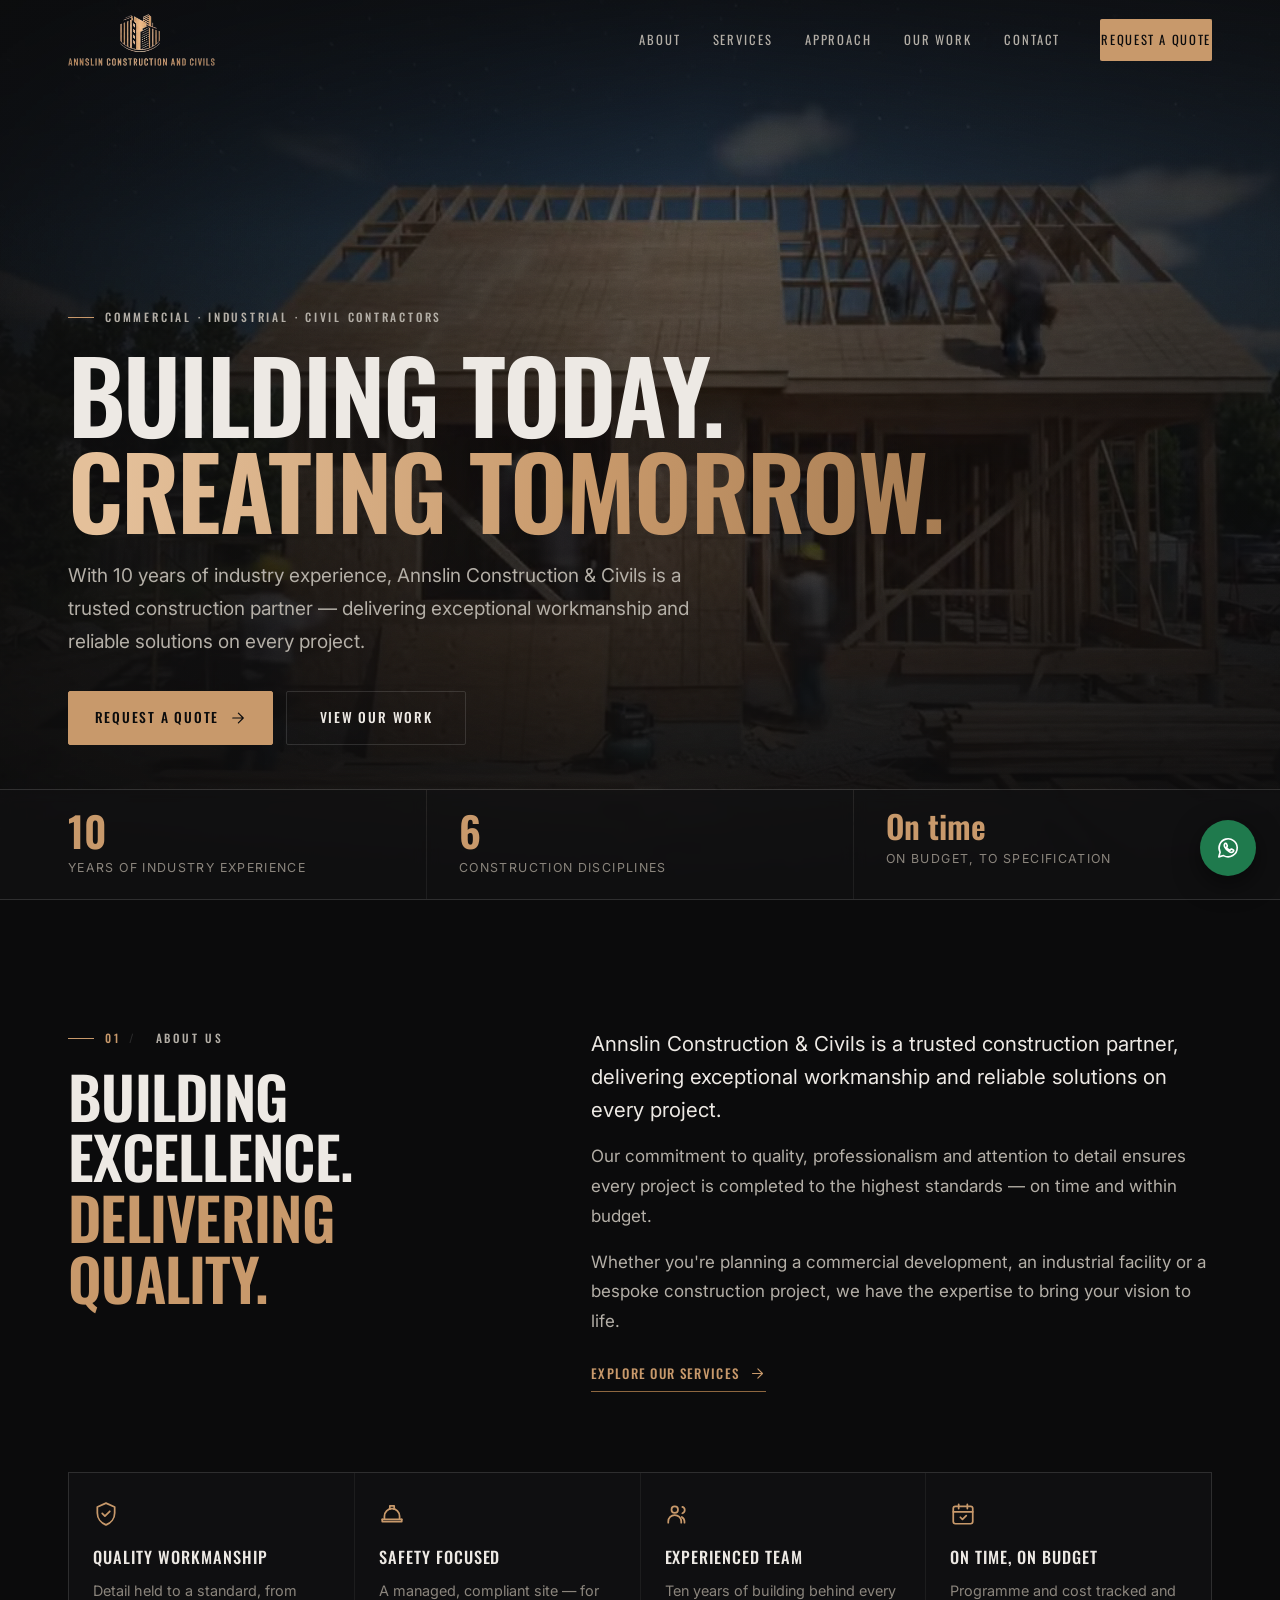
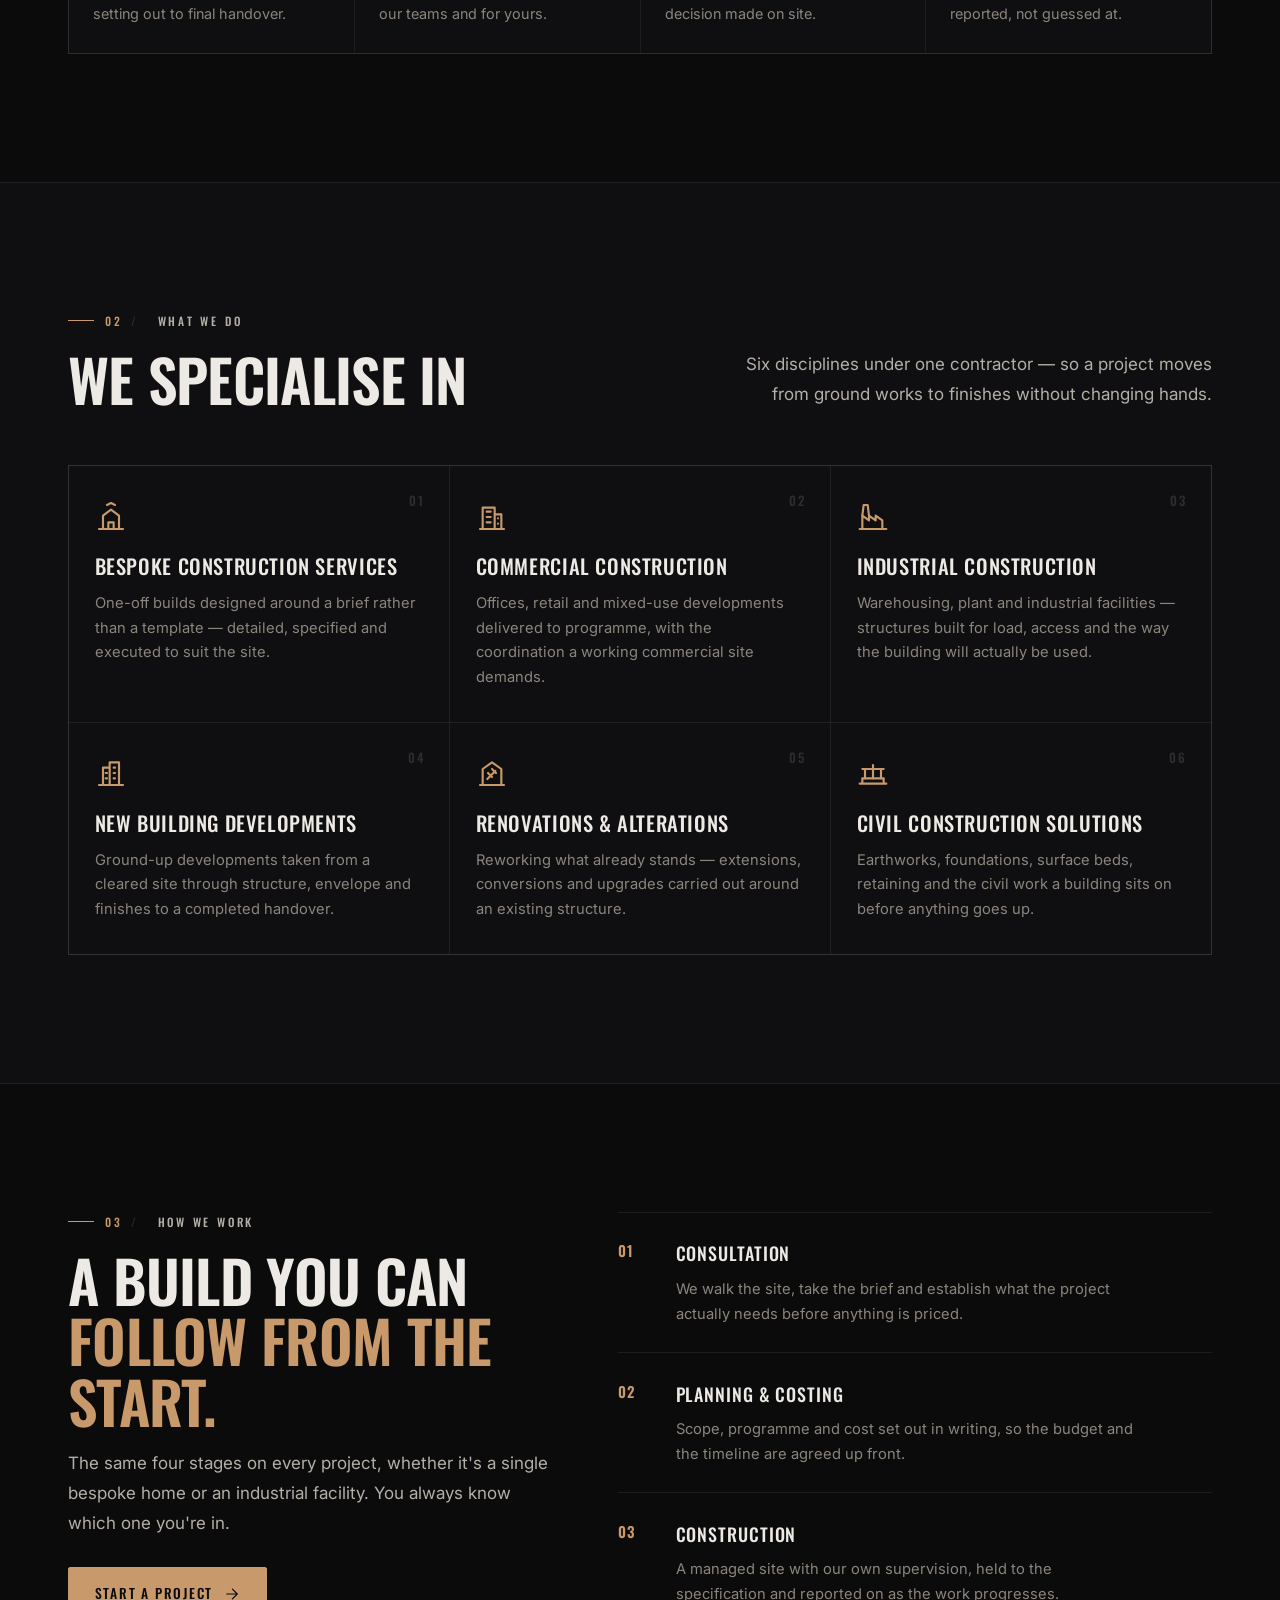
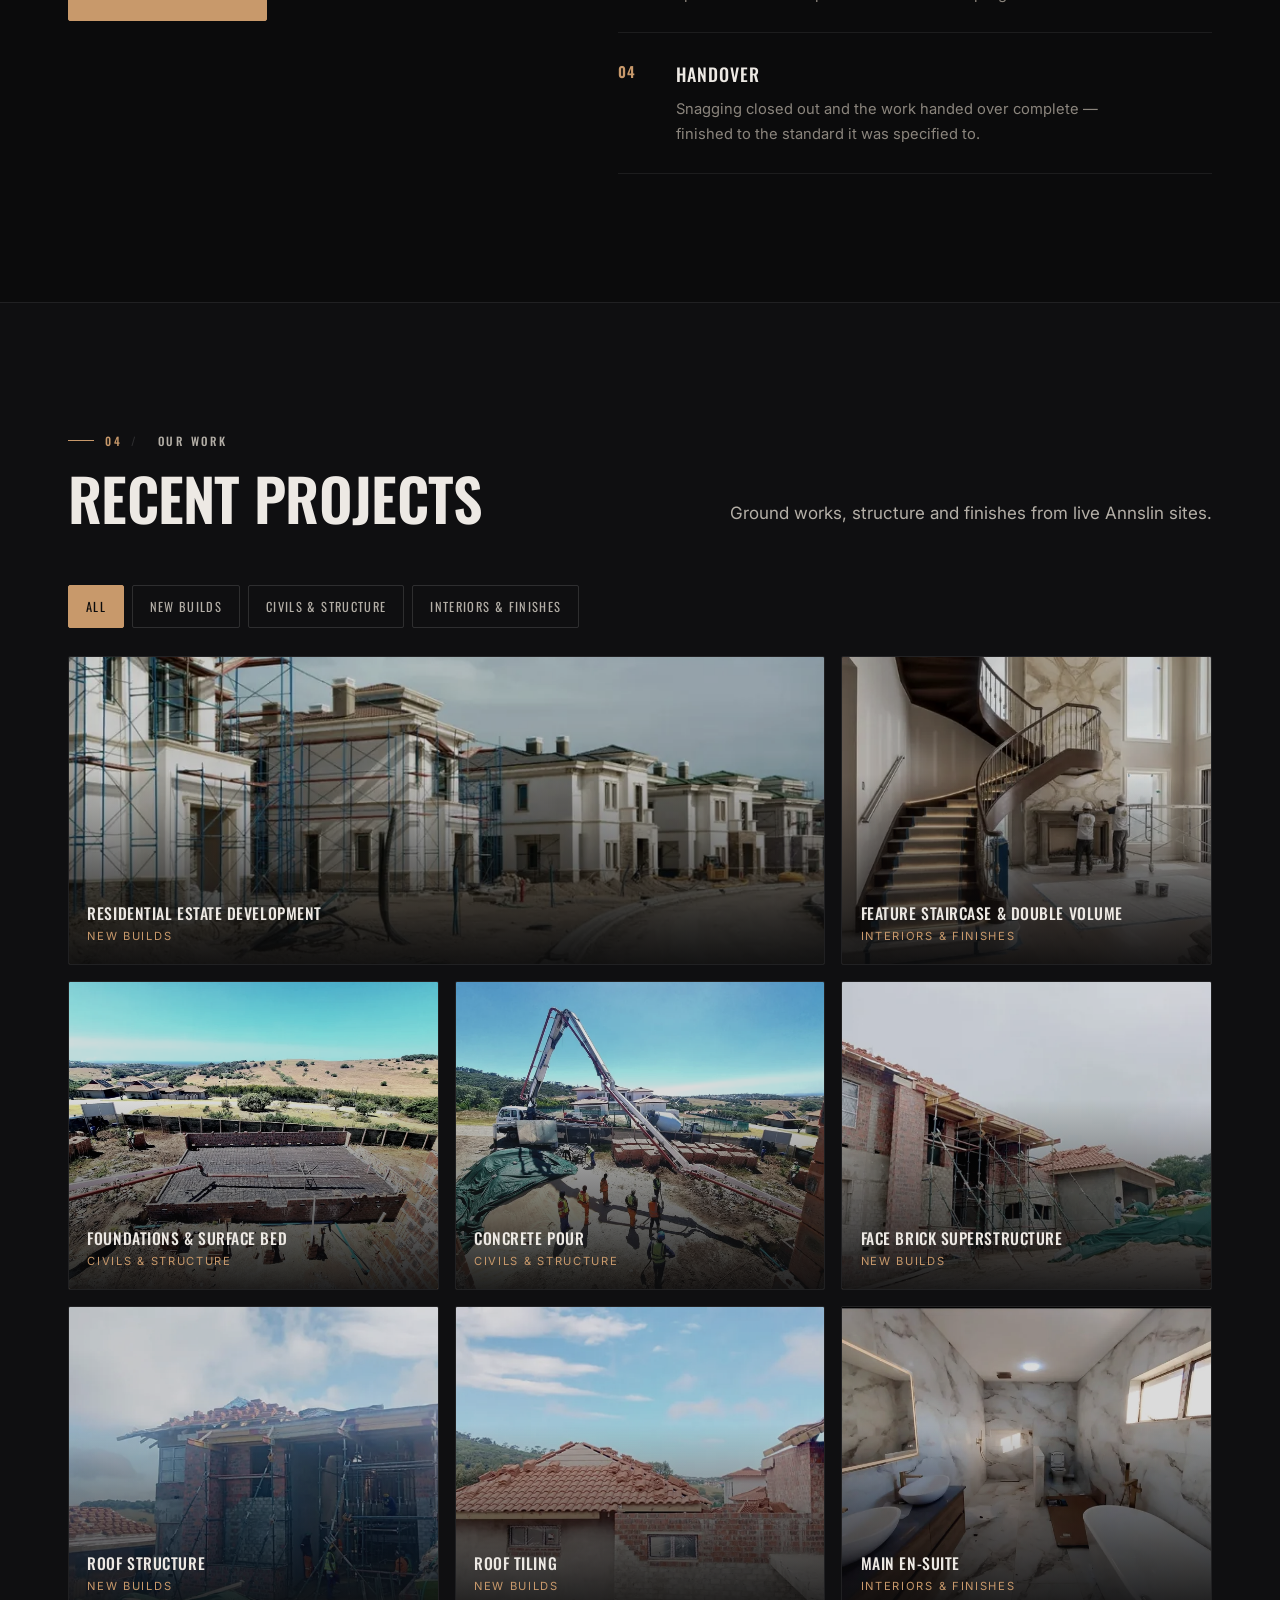
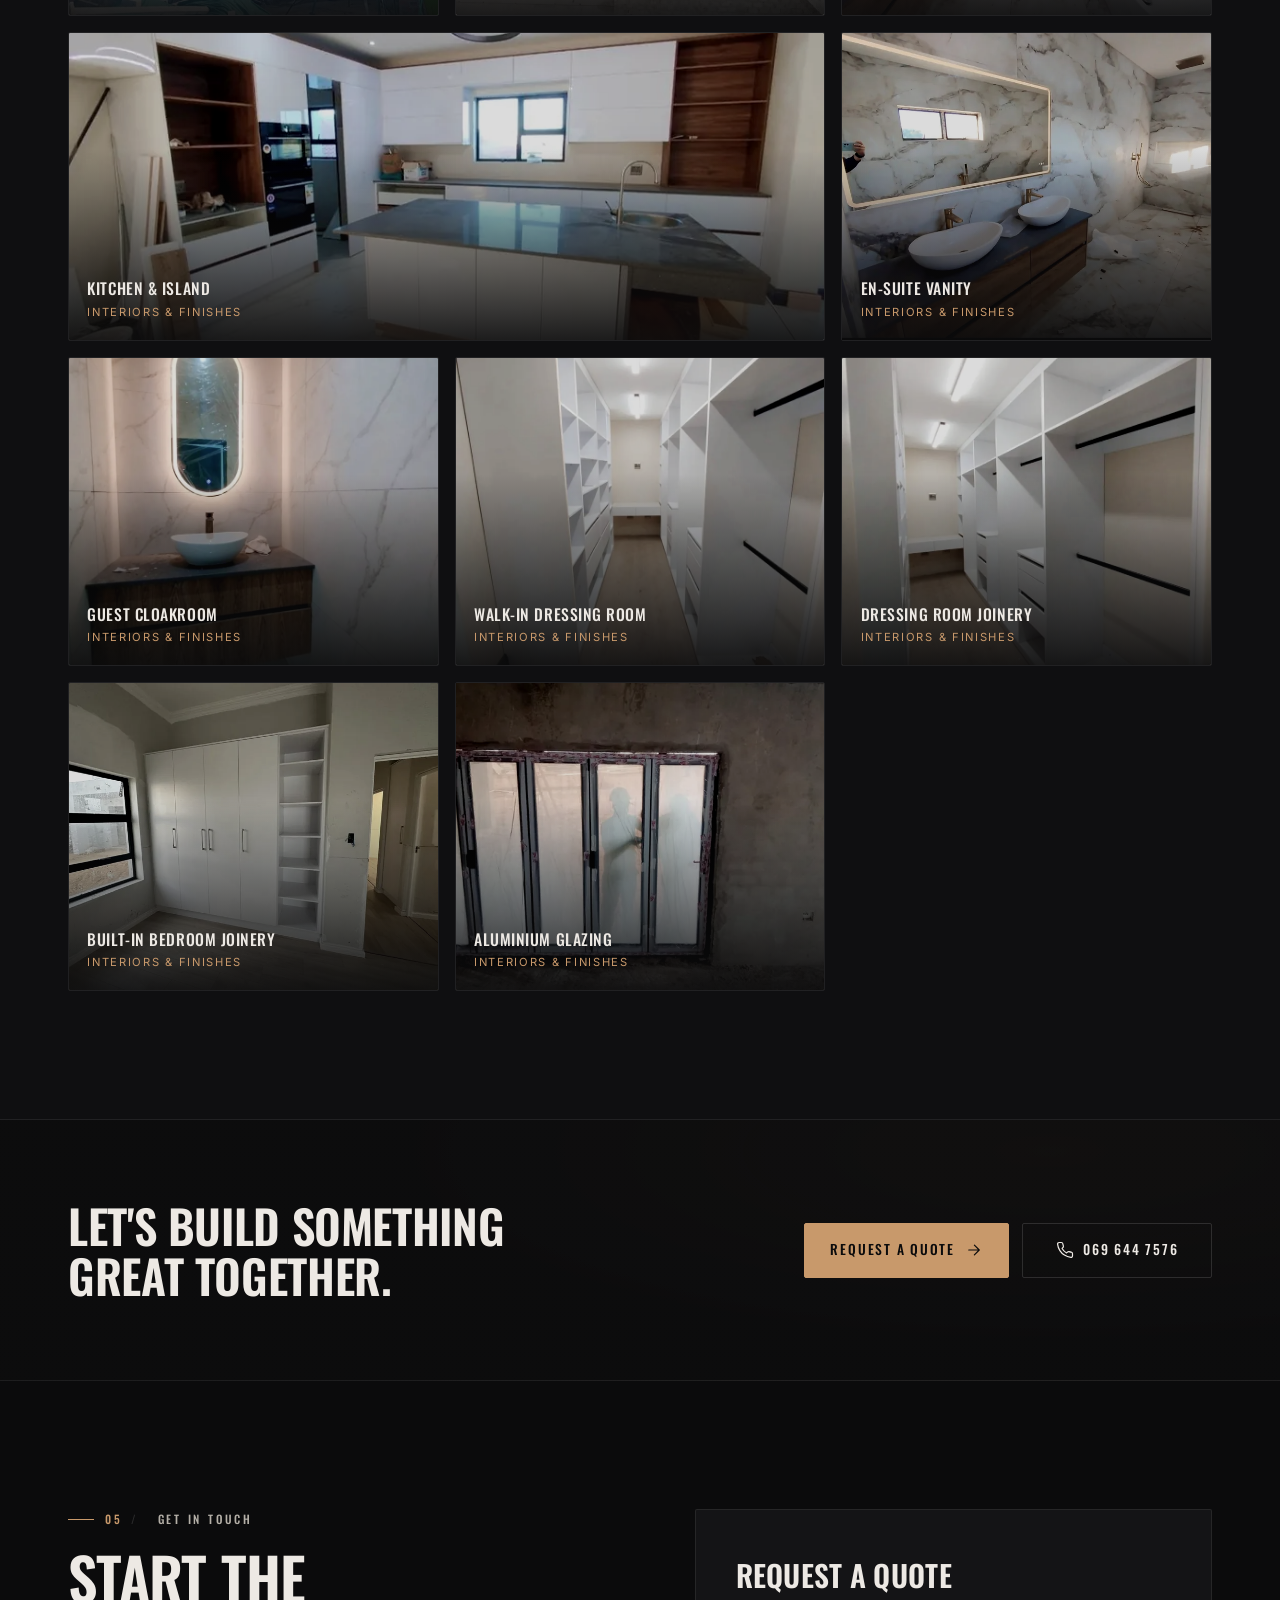
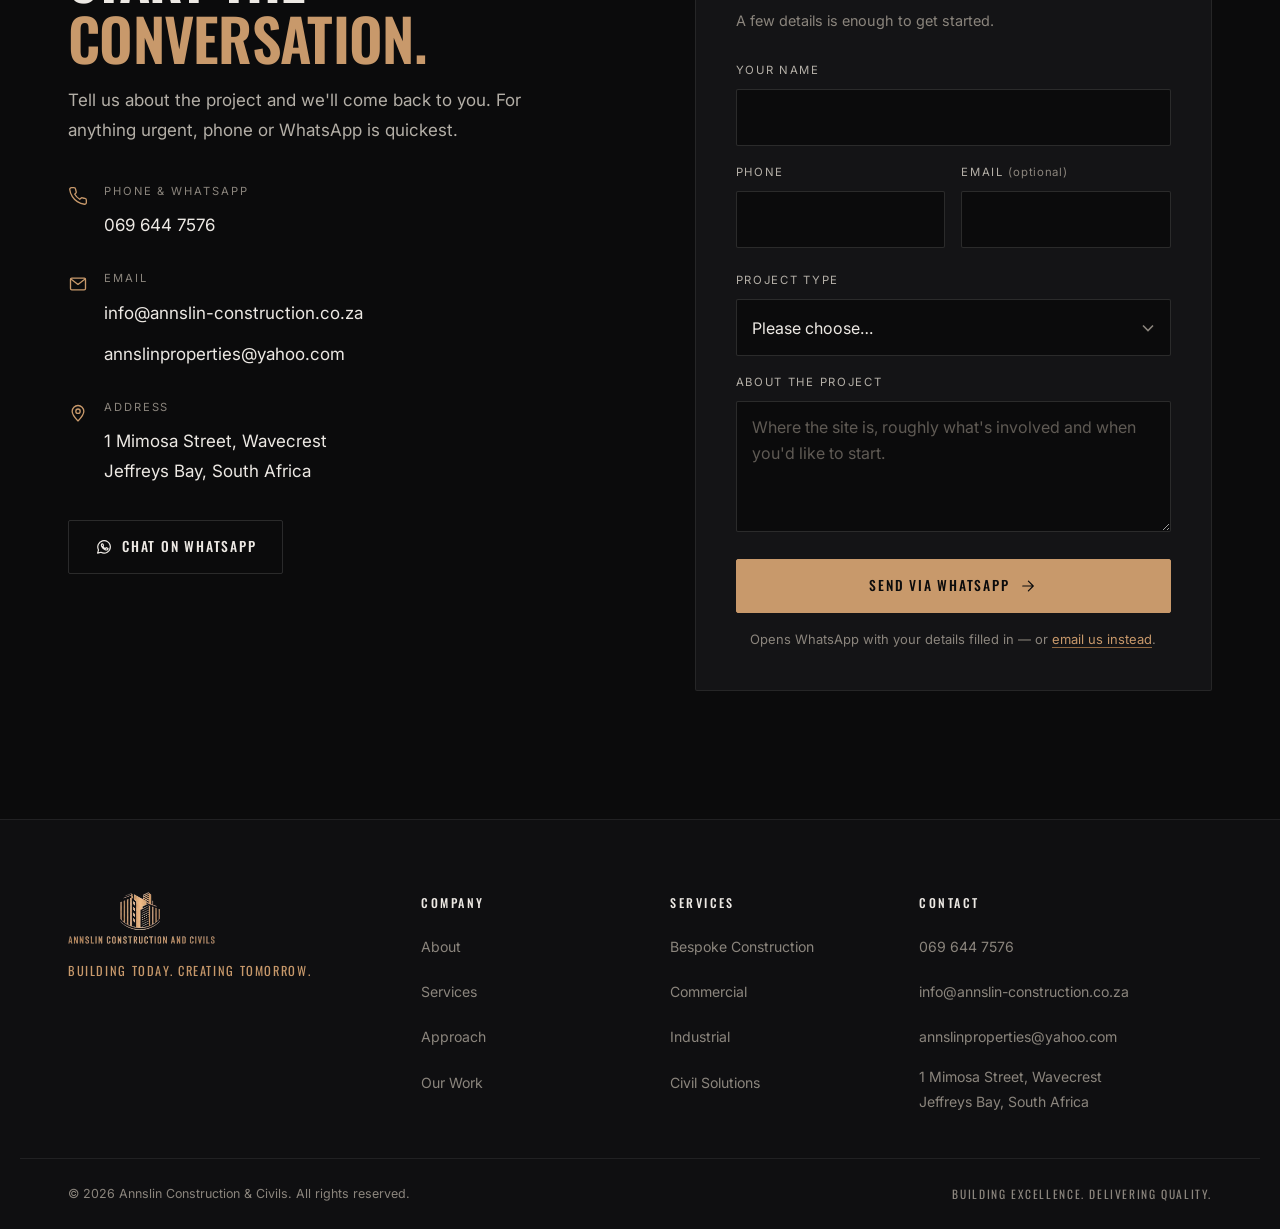
==== index.html @ a132a839 "Build Annslin Construction & Civils website Dark, mobile-first static site built from the supplied f" ====
<!DOCTYPE html>
<html lang="en-ZA">
<head>
<meta charset="utf-8">
<meta name="viewport" content="width=device-width, initial-scale=1, viewport-fit=cover">

<title>Annslin Construction &amp; Civils | Commercial, Industrial &amp; Civil Contractors</title>
<meta name="description" content="Annslin Construction &amp; Civils is a South African building contractor with 10 years of industry experience — bespoke, commercial and industrial construction, new developments, renovations and civil works. Based in Jeffreys Bay. Call 069 644 7576.">
<link rel="canonical" href="https://obsidianstudiodesigns.github.io/annslin-construction-civils/">
<meta name="robots" content="index, follow, max-image-preview:large, max-snippet:-1">
<meta name="theme-color" content="#0B0B0C">
<meta name="author" content="Annslin Construction &amp; Civils">

<!-- favicons: square, dark, logo mark — this is what Google shows in results -->
<link rel="icon" href="favicon.ico" sizes="any">
<link rel="icon" type="image/png" sizes="48x48" href="assets/img/icon-48.png">
<link rel="icon" type="image/png" sizes="96x96" href="assets/img/icon-96.png">
<link rel="icon" type="image/png" sizes="192x192" href="assets/img/icon-192.png">
<link rel="apple-touch-icon" sizes="180x180" href="assets/img/icon-180.png">
<link rel="manifest" href="site.webmanifest">

<meta property="og:type" content="website">
<meta property="og:site_name" content="Annslin Construction &amp; Civils">
<meta property="og:locale" content="en_ZA">
<meta property="og:title" content="Annslin Construction &amp; Civils — Building Today. Creating Tomorrow.">
<meta property="og:description" content="10 years of industry experience in bespoke, commercial, industrial and civil construction. Quality, professionalism and attention to detail on every project.">
<meta property="og:url" content="https://obsidianstudiodesigns.github.io/annslin-construction-civils/">
<meta property="og:image" content="https://obsidianstudiodesigns.github.io/annslin-construction-civils/assets/img/og-image.jpg">
<meta property="og:image:width" content="1200">
<meta property="og:image:height" content="630">
<meta property="og:image:alt" content="Annslin Construction &amp; Civils">
<meta name="twitter:card" content="summary_large_image">
<meta name="twitter:title" content="Annslin Construction &amp; Civils — Building Today. Creating Tomorrow.">
<meta name="twitter:description" content="Bespoke, commercial, industrial and civil construction. 10 years of industry experience.">
<meta name="twitter:image" content="https://obsidianstudiodesigns.github.io/annslin-construction-civils/assets/img/og-image.jpg">

<link rel="preconnect" href="https://fonts.googleapis.com">
<link rel="preconnect" href="https://fonts.gstatic.com" crossorigin>
<link href="https://fonts.googleapis.com/css2?family=Inter:wght@400;500;600&family=Oswald:wght@300;400;500;600;700&display=swap" rel="stylesheet">
<link rel="stylesheet" href="css/style.css">

<script type="application/ld+json">
{
  "@context": "https://schema.org",
  "@graph": [
    {
      "@type": "Organization",
      "@id": "https://obsidianstudiodesigns.github.io/annslin-construction-civils/#organization",
      "name": "Annslin Construction & Civils",
      "alternateName": "Annslin Construction and Civils",
      "url": "https://obsidianstudiodesigns.github.io/annslin-construction-civils/",
      "logo": {
        "@type": "ImageObject",
        "url": "https://obsidianstudiodesigns.github.io/annslin-construction-civils/assets/img/icon-512.png",
        "width": 512,
        "height": 512
      },
      "image": "https://obsidianstudiodesigns.github.io/annslin-construction-civils/assets/img/og-image.jpg",
      "slogan": "Building Today. Creating Tomorrow.",
      "email": "info@annslin-construction.co.za",
      "telephone": "+27696447576"
    },
    {
      "@type": "GeneralContractor",
      "@id": "https://obsidianstudiodesigns.github.io/annslin-construction-civils/#business",
      "name": "Annslin Construction & Civils",
      "description": "With 10 years of industry experience, Annslin Construction & Civils is a trusted construction partner delivering bespoke, commercial, industrial and civil construction solutions, new building developments, renovations and alterations.",
      "url": "https://obsidianstudiodesigns.github.io/annslin-construction-civils/",
      "image": "https://obsidianstudiodesigns.github.io/annslin-construction-civils/assets/img/og-image.jpg",
      "logo": "https://obsidianstudiodesigns.github.io/annslin-construction-civils/assets/img/icon-512.png",
      "telephone": "+27696447576",
      "email": "info@annslin-construction.co.za",
      "parentOrganization": { "@id": "https://obsidianstudiodesigns.github.io/annslin-construction-civils/#organization" },
      "address": {
        "@type": "PostalAddress",
        "streetAddress": "1 Mimosa Street, Wavecrest",
        "addressLocality": "Jeffreys Bay",
        "addressRegion": "Eastern Cape",
        "addressCountry": "ZA"
      },
      "areaServed": { "@type": "Country", "name": "South Africa" },
      "knowsAbout": [
        "Bespoke Construction Services","Commercial Construction","Industrial Construction",
        "New Building Developments","Renovations and Alterations","Civil Construction Solutions"
      ],
      "hasOfferCatalog": {
        "@type": "OfferCatalog",
        "name": "Construction services",
        "itemListElement": [
          { "@type": "Offer", "itemOffered": { "@type": "Service", "name": "Bespoke Construction Services" } },
          { "@type": "Offer", "itemOffered": { "@type": "Service", "name": "Commercial Construction" } },
          { "@type": "Offer", "itemOffered": { "@type": "Service", "name": "Industrial Construction" } },
          { "@type": "Offer", "itemOffered": { "@type": "Service", "name": "New Building Developments" } },
          { "@type": "Offer", "itemOffered": { "@type": "Service", "name": "Renovations & Alterations" } },
          { "@type": "Offer", "itemOffered": { "@type": "Service", "name": "Civil Construction Solutions" } }
        ]
      }
    },
    {
      "@type": "WebSite",
      "@id": "https://obsidianstudiodesigns.github.io/annslin-construction-civils/#website",
      "url": "https://obsidianstudiodesigns.github.io/annslin-construction-civils/",
      "name": "Annslin Construction & Civils",
      "publisher": { "@id": "https://obsidianstudiodesigns.github.io/annslin-construction-civils/#organization" },
      "inLanguage": "en-ZA"
    }
  ]
}
</script>
</head>
<body>

<!-- ══════════ icon sprite ══════════ -->
<svg class="sprite" aria-hidden="true" focusable="false" xmlns="http://www.w3.org/2000/svg"><defs>
  <g id="i-bespoke"><path d="M3 21h18M6 21V11l6-4.5 6 4.5v10"/><path d="M10 21v-5h4v5"/><path d="m9 3 3-1.5L15 3"/></g>
  <g id="i-commercial"><path d="M3 21h18M5 21V5h9v16M14 21V10h5v11"/><path d="M8 8h3M8 12h3M8 16h3M16.5 13v0M16.5 17v0"/></g>
  <g id="i-industrial"><path d="M2 21h20M4 21V11l5 3.5V11l5 3.5V11l5 3.5V21"/><path d="M4 11 5 3h3l1 8"/></g>
  <g id="i-develop"><path d="M3 21h18M6 21V8h5v13M11 21V4h7v17"/><path d="M14 8h1M14 12h1M14 16h1M8 12h1M8 16h1"/></g>
  <g id="i-reno"><path d="M3 21h18M5 21V9l7-5 7 5v12"/><path d="m14.5 10.5-6 6M12 9l3 3M9 12l3 3"/></g>
  <g id="i-civils"><path d="M2 20h20M4 20v-4M20 20v-4M4 16h16"/><path d="M6 16V9M12 16V6M18 16V9M4 9h16"/></g>
  <g id="i-quality"><path d="M12 2 4 5.5V11c0 5 3.4 9.3 8 11 4.6-1.7 8-6 8-11V5.5Z"/><path d="m8.5 11.5 2.5 2.5 4.5-4.5"/></g>
  <g id="i-safety"><path d="M3 17h18M5 17v-3a7 7 0 0 1 14 0v3"/><path d="M10 7.5V4.5h4v3M3 17v2h18v-2"/></g>
  <g id="i-team"><circle cx="9" cy="8" r="3"/><path d="M3 20v-1a6 6 0 0 1 12 0v1"/><path d="M16 5.5a3 3 0 0 1 0 5.8M18 20v-1a5 5 0 0 0-2.5-4.3"/></g>
  <g id="i-time"><rect x="3" y="5" width="18" height="16" rx="2"/><path d="M3 10h18M8 3v4M16 3v4"/><path d="m9.5 15 2 2 3.5-3.5"/></g>
  <g id="i-phone"><path d="M22 16.9v3a2 2 0 0 1-2.2 2 19.8 19.8 0 0 1-8.6-3.1 19.5 19.5 0 0 1-6-6A19.8 19.8 0 0 1 2.1 4.2 2 2 0 0 1 4.1 2h3a2 2 0 0 1 2 1.7c.1 1 .4 1.9.7 2.8a2 2 0 0 1-.5 2.1L8.1 9.9a16 16 0 0 0 6 6l1.3-1.2a2 2 0 0 1 2.1-.5c.9.3 1.8.6 2.8.7a2 2 0 0 1 1.7 2Z"/></g>
  <g id="i-mail"><rect x="3" y="5" width="18" height="14" rx="1.5"/><path d="m3.5 6 8.5 6.5L20.5 6"/></g>
  <g id="i-pin"><path d="M12 21.5S5 14.7 5 10a7 7 0 1 1 14 0c0 4.7-7 11.5-7 11.5Z"/><circle cx="12" cy="9.8" r="2.6"/></g>
  <g id="i-wa"><path d="M20.5 11.6A8.4 8.4 0 0 1 7.9 19l-4.4 1.2 1.2-4.3A8.4 8.4 0 1 1 20.5 11.6Z"/><path d="M8.9 8.2c.2-.5.4-.5.6-.5h.5c.2 0 .4 0 .6.5l.7 1.7c.1.2 0 .4-.1.6l-.4.5c-.1.2-.2.3 0 .6a6 6 0 0 0 2.7 2.3c.3.1.4 0 .6-.1l.6-.7c.2-.2.3-.2.6-.1l1.6.8c.2.1.4.2.4.4a1.9 1.9 0 0 1-1.3 1.7 4 4 0 0 1-3-.6 10 10 0 0 1-4-4.1 3.7 3.7 0 0 1-.4-2.5Z"/></g>
  <g id="i-arrow"><path d="M5 12h13M12.5 5.5 19 12l-6.5 6.5"/></g>
  <g id="i-close"><path d="M6 6l12 12M18 6 6 18"/></g>
  <g id="i-chev"><path d="m9 5 7 7-7 7"/></g>
</defs></svg>

<a class="skip" href="#main">Skip to content</a>

<!-- ══════════ header ══════════ -->
<header class="hdr" id="hdr">
  <div class="hdr__in">
    <a class="brand" href="#top" aria-label="Annslin Construction &amp; Civils — home">
      <img src="assets/img/logo.png" alt="Annslin Construction &amp; Civils" width="567" height="201" fetchpriority="high">
    </a>

    <nav class="nav" id="nav" aria-label="Main">
      <a href="#about">About</a>
      <a href="#services">Services</a>
      <a href="#approach">Approach</a>
      <a href="#work">Our Work</a>
      <a href="#contact">Contact</a>
      <a class="btn btn--sm btn--gold nav__cta" href="#quote">Request a quote</a>
    </nav>

    <a class="hdr__call" href="tel:+27696447576" aria-label="Call 069 644 7576">
      <svg viewBox="0 0 24 24" aria-hidden="true"><use href="#i-phone"/></svg>
    </a>

    <button class="burger" id="burger" type="button" aria-label="Open menu"
            aria-expanded="false" aria-controls="nav"><span></span><span></span><span></span></button>
  </div>
</header>
<div class="scrim" id="scrim" hidden></div>

<main id="main">

<!-- ══════════ hero ══════════ -->
<section class="hero" id="top">
  <div class="hero__media">
    <video id="heroVideo" class="hero__video" muted loop playsinline autoplay
           preload="none" tabindex="-1" aria-hidden="true"
           poster="assets/video/hero-poster.jpg"
           data-desktop="assets/video/hero" data-mobile="assets/video/hero-mobile"></video>
    <noscript><img class="hero__video" src="assets/video/hero-poster.jpg" alt=""></noscript>
    <div class="hero__veil" aria-hidden="true"></div>
  </div>

  <div class="hero__in wrap">
    <p class="kicker" data-rise>
      <span class="kicker__rule"></span>Commercial · Industrial · Civil Contractors
    </p>

    <h1 class="hero__title">
      <span class="line" data-rise data-rise-d="80">Building Today.</span>
      <span class="line line--gold" data-rise data-rise-d="170">Creating Tomorrow.</span>
    </h1>

    <p class="hero__lede" data-rise data-rise-d="260">
      With 10 years of industry experience, Annslin Construction &amp; Civils is a trusted
      construction partner — delivering exceptional workmanship and reliable solutions
      on every project.
    </p>

    <div class="hero__acts" data-rise data-rise-d="340">
      <a class="btn btn--gold" href="#quote">Request a quote<svg viewBox="0 0 24 24" aria-hidden="true"><use href="#i-arrow"/></svg></a>
      <a class="btn btn--ghost" href="#work">View our work</a>
    </div>
  </div>

  <ul class="hero__stats" aria-label="At a glance">
    <li><span class="stat__n" data-count="10">10</span><span class="stat__l">Years of industry experience</span></li>
    <li><span class="stat__n" data-count="6">6</span><span class="stat__l">Construction disciplines</span></li>
    <li><span class="stat__n stat__n--txt">On&nbsp;time</span><span class="stat__l">On budget, to specification</span></li>
  </ul>
</section>

<!-- ══════════ about ══════════ -->
<section class="sec sec--about" id="about">
  <div class="wrap about">
    <div class="about__head">
      <p class="kicker"><span class="kicker__rule"></span><span class="num">01</span>About us</p>
      <h2 class="h2">Building excellence.<br><span class="gold">Delivering quality.</span></h2>
    </div>

    <div class="about__body">
      <p class="lede">
        Annslin Construction &amp; Civils is a trusted construction partner, delivering
        exceptional workmanship and reliable solutions on every project.
      </p>
      <p>
        Our commitment to quality, professionalism and attention to detail ensures every
        project is completed to the highest standards — on time and within budget.
      </p>
      <p>
        Whether you're planning a commercial development, an industrial facility or a
        bespoke construction project, we have the expertise to bring your vision to life.
      </p>
      <a class="lnk" href="#services">Explore our services<svg viewBox="0 0 24 24" aria-hidden="true"><use href="#i-arrow"/></svg></a>
    </div>
  </div>

  <div class="wrap">
    <ul class="pillars">
      <li data-rise>
        <svg viewBox="0 0 24 24" aria-hidden="true"><use href="#i-quality"/></svg>
        <h3>Quality workmanship</h3>
        <p>Detail held to a standard, from setting out to final handover.</p>
      </li>
      <li data-rise data-rise-d="90">
        <svg viewBox="0 0 24 24" aria-hidden="true"><use href="#i-safety"/></svg>
        <h3>Safety focused</h3>
        <p>A managed, compliant site — for our teams and for yours.</p>
      </li>
      <li data-rise data-rise-d="180">
        <svg viewBox="0 0 24 24" aria-hidden="true"><use href="#i-team"/></svg>
        <h3>Experienced team</h3>
        <p>Ten years of building behind every decision made on site.</p>
      </li>
      <li data-rise data-rise-d="270">
        <svg viewBox="0 0 24 24" aria-hidden="true"><use href="#i-time"/></svg>
        <h3>On time, on budget</h3>
        <p>Programme and cost tracked and reported, not guessed at.</p>
      </li>
    </ul>
  </div>
</section>

<!-- ══════════ services ══════════ -->
<section class="sec sec--services" id="services">
  <div class="wrap">
    <div class="sec__head">
      <div>
        <p class="kicker"><span class="kicker__rule"></span><span class="num">02</span>What we do</p>
        <h2 class="h2">We specialise in</h2>
      </div>
      <p class="sec__note">
        Six disciplines under one contractor — so a project moves from ground works to
        finishes without changing hands.
      </p>
    </div>

    <ul class="svcs">
      <li class="svc" data-rise>
        <span class="svc__n">01</span>
        <svg class="svc__i" viewBox="0 0 24 24" aria-hidden="true"><use href="#i-bespoke"/></svg>
        <h3>Bespoke Construction Services</h3>
        <p>One-off builds designed around a brief rather than a template — detailed, specified and executed to suit the site.</p>
      </li>
      <li class="svc" data-rise data-rise-d="70">
        <span class="svc__n">02</span>
        <svg class="svc__i" viewBox="0 0 24 24" aria-hidden="true"><use href="#i-commercial"/></svg>
        <h3>Commercial Construction</h3>
        <p>Offices, retail and mixed-use developments delivered to programme, with the coordination a working commercial site demands.</p>
      </li>
      <li class="svc" data-rise data-rise-d="140">
        <span class="svc__n">03</span>
        <svg class="svc__i" viewBox="0 0 24 24" aria-hidden="true"><use href="#i-industrial"/></svg>
        <h3>Industrial Construction</h3>
        <p>Warehousing, plant and industrial facilities — structures built for load, access and the way the building will actually be used.</p>
      </li>
      <li class="svc" data-rise data-rise-d="210">
        <span class="svc__n">04</span>
        <svg class="svc__i" viewBox="0 0 24 24" aria-hidden="true"><use href="#i-develop"/></svg>
        <h3>New Building Developments</h3>
        <p>Ground-up developments taken from a cleared site through structure, envelope and finishes to a completed handover.</p>
      </li>
      <li class="svc" data-rise data-rise-d="280">
        <span class="svc__n">05</span>
        <svg class="svc__i" viewBox="0 0 24 24" aria-hidden="true"><use href="#i-reno"/></svg>
        <h3>Renovations &amp; Alterations</h3>
        <p>Reworking what already stands — extensions, conversions and upgrades carried out around an existing structure.</p>
      </li>
      <li class="svc" data-rise data-rise-d="350">
        <span class="svc__n">06</span>
        <svg class="svc__i" viewBox="0 0 24 24" aria-hidden="true"><use href="#i-civils"/></svg>
        <h3>Civil Construction Solutions</h3>
        <p>Earthworks, foundations, surface beds, retaining and the civil work a building sits on before anything goes up.</p>
      </li>
    </ul>
  </div>
</section>

<!-- ══════════ approach ══════════ -->
<section class="sec sec--approach" id="approach">
  <div class="wrap approach">
    <div class="approach__head">
      <p class="kicker"><span class="kicker__rule"></span><span class="num">03</span>How we work</p>
      <h2 class="h2">A build you can<br><span class="gold">follow from the start.</span></h2>
      <p class="sec__note">
        The same four stages on every project, whether it's a single bespoke home or an
        industrial facility. You always know which one you're in.
      </p>
      <a class="btn btn--gold" href="#quote">Start a project<svg viewBox="0 0 24 24" aria-hidden="true"><use href="#i-arrow"/></svg></a>
    </div>

    <ol class="steps">
      <li data-rise>
        <span class="steps__n">01</span>
        <h3>Consultation</h3>
        <p>We walk the site, take the brief and establish what the project actually needs before anything is priced.</p>
      </li>
      <li data-rise data-rise-d="90">
        <span class="steps__n">02</span>
        <h3>Planning &amp; costing</h3>
        <p>Scope, programme and cost set out in writing, so the budget and the timeline are agreed up front.</p>
      </li>
      <li data-rise data-rise-d="180">
        <span class="steps__n">03</span>
        <h3>Construction</h3>
        <p>A managed site with our own supervision, held to the specification and reported on as the work progresses.</p>
      </li>
      <li data-rise data-rise-d="270">
        <span class="steps__n">04</span>
        <h3>Handover</h3>
        <p>Snagging closed out and the work handed over complete — finished to the standard it was specified to.</p>
      </li>
    </ol>
  </div>
</section>

<!-- ══════════ work ══════════ -->
<section class="sec sec--work" id="work">
  <div class="wrap">
    <div class="sec__head">
      <div>
        <p class="kicker"><span class="kicker__rule"></span><span class="num">04</span>Our work</p>
        <h2 class="h2">Recent projects</h2>
      </div>
      <p class="sec__note">
        Ground works, structure and finishes from live Annslin sites.
      </p>
    </div>

    <div class="filters" role="group" aria-label="Filter projects">
      <button class="filt is-on" type="button" data-filter="all" aria-pressed="true">All</button>
      <button class="filt" type="button" data-filter="new" aria-pressed="false">New builds</button>
      <button class="filt" type="button" data-filter="civils" aria-pressed="false">Civils &amp; structure</button>
      <button class="filt" type="button" data-filter="interiors" aria-pressed="false">Interiors &amp; finishes</button>
    </div>

    <ul class="grid" id="grid">
      <li class="tile tile--wide" data-cat="new">
        <button type="button" class="tile__btn" data-full="assets/img/work/estate-homes.jpg"
                data-title="Residential estate development" data-desc="Multi-unit new build at structure and plaster stage, with kerbing and services in.">
          <picture>
            <source type="image/webp" srcset="assets/img/work/estate-homes-800.webp 800w, assets/img/work/estate-homes.webp 1439w" sizes="(max-width:640px) 92vw, (max-width:1024px) 46vw, 62vw">
            <img src="assets/img/work/estate-homes-800.jpg" alt="A row of double-storey homes under construction on an estate street, with scaffolding up and roofs tiled." width="1439" height="1206" loading="lazy" decoding="async">
          </picture>
          <span class="tile__cap"><strong>Residential estate development</strong><em>New builds</em></span>
        </button>
      </li>
      <li class="tile" data-cat="interiors">
        <button type="button" class="tile__btn" data-full="assets/img/work/staircase-atrium.jpg"
                data-title="Feature staircase &amp; double volume" data-desc="Curved timber stair with lit treads, stone feature wall and fireplace in a double-volume entrance.">
          <picture>
            <source type="image/webp" srcset="assets/img/work/staircase-atrium-800.webp 800w, assets/img/work/staircase-atrium.webp 1440w" sizes="(max-width:640px) 92vw, (max-width:1024px) 46vw, 31vw">
            <img src="assets/img/work/staircase-atrium-800.jpg" alt="Curved timber staircase with lit treads beside a stone feature wall in a double-volume room." width="1440" height="754" loading="lazy" decoding="async">
          </picture>
          <span class="tile__cap"><strong>Feature staircase &amp; double volume</strong><em>Interiors &amp; finishes</em></span>
        </button>
      </li>
      <li class="tile" data-cat="civils">
        <button type="button" class="tile__btn" data-full="assets/img/work/foundation-surface-bed.jpg"
                data-title="Foundations &amp; surface bed" data-desc="Reinforced surface bed laid over damp-proofing inside new brick foundation walls.">
          <picture>
            <source type="image/webp" srcset="assets/img/work/foundation-surface-bed-800.webp 800w, assets/img/work/foundation-surface-bed.webp 1600w" sizes="(max-width:640px) 92vw, (max-width:1024px) 46vw, 31vw">
            <img src="assets/img/work/foundation-surface-bed-800.jpg" alt="Aerial view of a reinforced surface bed and brick foundation walls on a coastal site." width="1600" height="1200" loading="lazy" decoding="async">
          </picture>
          <span class="tile__cap"><strong>Foundations &amp; surface bed</strong><em>Civils &amp; structure</em></span>
        </button>
      </li>
      <li class="tile" data-cat="civils">
        <button type="button" class="tile__btn" data-full="assets/img/work/concrete-pour.jpg"
                data-title="Concrete pour" data-desc="Boom pump placing concrete on a sloped site, with the crew and ready-mix in position.">
          <picture>
            <source type="image/webp" srcset="assets/img/work/concrete-pour-800.webp 800w, assets/img/work/concrete-pour.webp 1600w" sizes="(max-width:640px) 92vw, (max-width:1024px) 46vw, 31vw">
            <img src="assets/img/work/concrete-pour-800.jpg" alt="Concrete boom pump extended over a construction site with crew and a ready-mix truck." width="1600" height="1200" loading="lazy" decoding="async">
          </picture>
          <span class="tile__cap"><strong>Concrete pour</strong><em>Civils &amp; structure</em></span>
        </button>
      </li>
      <li class="tile" data-cat="new">
        <button type="button" class="tile__btn" data-full="assets/img/work/superstructure.jpg"
                data-title="Face brick superstructure" data-desc="Double-storey superstructure with roof tiles loaded out and scaffolding to the facade.">
          <picture>
            <source type="image/webp" srcset="assets/img/work/superstructure-800.webp 800w, assets/img/work/superstructure.webp 1600w" sizes="(max-width:640px) 92vw, (max-width:1024px) 46vw, 31vw">
            <img src="assets/img/work/superstructure-800.jpg" alt="Double-storey face brick house under construction with scaffolding and roof tiles stacked." width="1600" height="901" loading="lazy" decoding="async">
          </picture>
          <span class="tile__cap"><strong>Face brick superstructure</strong><em>New builds</em></span>
        </button>
      </li>
      <li class="tile" data-cat="new">
        <button type="button" class="tile__btn" data-full="assets/img/work/roof-structure.jpg"
                data-title="Roof structure" data-desc="Timber roof structure set out and tiles distributed, with scaffold access to the gable.">
          <picture>
            <source type="image/webp" srcset="assets/img/work/roof-structure-800.webp 800w, assets/img/work/roof-structure.webp 1600w" sizes="(max-width:640px) 92vw, (max-width:1024px) 46vw, 31vw">
            <img src="assets/img/work/roof-structure-800.jpg" alt="Timber roof structure and loaded roof tiles on a new house with scaffolding." width="1600" height="901" loading="lazy" decoding="async">
          </picture>
          <span class="tile__cap"><strong>Roof structure</strong><em>New builds</em></span>
        </button>
      </li>
      <li class="tile" data-cat="new">
        <button type="button" class="tile__btn" data-full="assets/img/work/roof-tiling.jpg"
                data-title="Roof tiling" data-desc="Hipped tile roof completed over new masonry, with the adjoining wing still under way.">
          <picture>
            <source type="image/webp" srcset="assets/img/work/roof-tiling-800.webp 800w, assets/img/work/roof-tiling.webp 1600w" sizes="(max-width:640px) 92vw, (max-width:1024px) 46vw, 31vw">
            <img src="assets/img/work/roof-tiling-800.jpg" alt="Completed hipped tile roof on a new build with brickwork continuing alongside." width="1600" height="901" loading="lazy" decoding="async">
          </picture>
          <span class="tile__cap"><strong>Roof tiling</strong><em>New builds</em></span>
        </button>
      </li>
      <li class="tile tile--wide" data-cat="interiors">
        <button type="button" class="tile__btn" data-full="assets/img/work/kitchen-island.jpg"
                data-title="Kitchen &amp; island" data-desc="Custom joinery with stone tops, integrated appliances and an island run.">
          <picture>
            <source type="image/webp" srcset="assets/img/work/kitchen-island-800.webp 800w, assets/img/work/kitchen-island.webp 1080w" sizes="(max-width:640px) 92vw, (max-width:1024px) 46vw, 62vw">
            <img src="assets/img/work/kitchen-island-800.jpg" alt="Fitted kitchen with a large stone-topped island, white joinery and timber shelving." width="1080" height="786" loading="lazy" decoding="async">
          </picture>
          <span class="tile__cap"><strong>Kitchen &amp; island</strong><em>Interiors &amp; finishes</em></span>
        </button>
      </li>
      <li class="tile" data-cat="interiors">
        <button type="button" class="tile__btn" data-full="assets/img/work/marble-bathroom.jpg"
                data-title="Main en-suite" data-desc="Full-height marble-effect porcelain with a freestanding bath and brushed brass fittings.">
          <picture>
            <source type="image/webp" srcset="assets/img/work/marble-bathroom-800.webp 800w, assets/img/work/marble-bathroom.webp 1600w" sizes="(max-width:640px) 92vw, (max-width:1024px) 46vw, 31vw">
            <img src="assets/img/work/marble-bathroom-800.jpg" alt="Marble-tiled en-suite bathroom with freestanding bath, twin basins and brass fittings." width="1600" height="1193" loading="lazy" decoding="async">
          </picture>
          <span class="tile__cap"><strong>Main en-suite</strong><em>Interiors &amp; finishes</em></span>
        </button>
      </li>
      <li class="tile" data-cat="interiors">
        <button type="button" class="tile__btn" data-full="assets/img/work/bathroom-vanity.jpg"
                data-title="En-suite vanity" data-desc="Twin counter basins on a timber vanity with a backlit mirror and brushed brass mixers.">
          <picture>
            <source type="image/webp" srcset="assets/img/work/bathroom-vanity-800.webp 800w, assets/img/work/bathroom-vanity.webp 1600w" sizes="(max-width:640px) 92vw, (max-width:1024px) 46vw, 31vw">
            <img src="assets/img/work/bathroom-vanity-800.jpg" alt="Twin basins on a timber vanity below a backlit mirror against marble-effect tiling." width="1600" height="1198" loading="lazy" decoding="async">
          </picture>
          <span class="tile__cap"><strong>En-suite vanity</strong><em>Interiors &amp; finishes</em></span>
        </button>
      </li>
      <li class="tile" data-cat="interiors">
        <button type="button" class="tile__btn" data-full="assets/img/work/guest-cloakroom.jpg"
                data-title="Guest cloakroom" data-desc="Floating timber vanity and backlit oval mirror in a niche lined with marble-effect porcelain.">
          <picture>
            <source type="image/webp" srcset="assets/img/work/guest-cloakroom-800.webp 800w, assets/img/work/guest-cloakroom.webp 1076w" sizes="(max-width:640px) 92vw, (max-width:1024px) 46vw, 31vw">
            <img src="assets/img/work/guest-cloakroom-800.jpg" alt="Guest cloakroom with a floating timber vanity, counter basin and backlit oval mirror." width="1076" height="1433" loading="lazy" decoding="async">
          </picture>
          <span class="tile__cap"><strong>Guest cloakroom</strong><em>Interiors &amp; finishes</em></span>
        </button>
      </li>
      <li class="tile" data-cat="interiors">
        <button type="button" class="tile__btn" data-full="assets/img/work/dressing-room.jpg"
                data-title="Walk-in dressing room" data-desc="Fitted shelving, drawer banks and hanging rails to both sides of a walk-in dressing room.">
          <picture>
            <source type="image/webp" srcset="assets/img/work/dressing-room-800.webp 800w, assets/img/work/dressing-room.webp 1080w" sizes="(max-width:640px) 92vw, (max-width:1024px) 46vw, 31vw">
            <img src="assets/img/work/dressing-room-800.jpg" alt="Walk-in dressing room with fitted white shelving and drawers on both sides." width="1080" height="1428" loading="lazy" decoding="async">
          </picture>
          <span class="tile__cap"><strong>Walk-in dressing room</strong><em>Interiors &amp; finishes</em></span>
        </button>
      </li>
      <li class="tile" data-cat="interiors">
        <button type="button" class="tile__btn" data-full="assets/img/work/dressing-room-joinery.jpg"
                data-title="Dressing room joinery" data-desc="Open shelving, hanging rails and drawer units built in along the length of the room.">
          <picture>
            <source type="image/webp" srcset="assets/img/work/dressing-room-joinery-800.webp 800w, assets/img/work/dressing-room-joinery.webp 1080w" sizes="(max-width:640px) 92vw, (max-width:1024px) 46vw, 31vw">
            <img src="assets/img/work/dressing-room-joinery-800.jpg" alt="Built-in dressing room joinery with open shelving, rails and drawers." width="1080" height="1438" loading="lazy" decoding="async">
          </picture>
          <span class="tile__cap"><strong>Dressing room joinery</strong><em>Interiors &amp; finishes</em></span>
        </button>
      </li>
      <li class="tile" data-cat="interiors">
        <button type="button" class="tile__btn" data-full="assets/img/work/built-in-robes.jpg"
                data-title="Built-in bedroom joinery" data-desc="Full-height fitted cupboards and open shelving with cornice and laminate flooring complete.">
          <picture>
            <source type="image/webp" srcset="assets/img/work/built-in-robes-800.webp 800w, assets/img/work/built-in-robes.webp 1280w" sizes="(max-width:640px) 92vw, (max-width:1024px) 46vw, 31vw">
            <img src="assets/img/work/built-in-robes-800.jpg" alt="Fitted white bedroom cupboards with open shelving beside a black-framed window." width="1280" height="960" loading="lazy" decoding="async">
          </picture>
          <span class="tile__cap"><strong>Built-in bedroom joinery</strong><em>Interiors &amp; finishes</em></span>
        </button>
      </li>
      <li class="tile" data-cat="interiors">
        <button type="button" class="tile__btn" data-full="assets/img/work/aluminium-glazing.jpg"
                data-title="Aluminium glazing" data-desc="Aluminium stacking doors set and sealed into a new opening, still protected before finishing.">
          <picture>
            <source type="image/webp" srcset="assets/img/work/aluminium-glazing-800.webp 800w, assets/img/work/aluminium-glazing.webp 1600w" sizes="(max-width:640px) 92vw, (max-width:1024px) 46vw, 31vw">
            <img src="assets/img/work/aluminium-glazing-800.jpg" alt="Aluminium stacking doors installed into a plastered opening on site." width="1600" height="901" loading="lazy" decoding="async">
          </picture>
          <span class="tile__cap"><strong>Aluminium glazing</strong><em>Interiors &amp; finishes</em></span>
        </button>
      </li>
    </ul>
  </div>
</section>

<!-- ══════════ cta band ══════════ -->
<section class="band">
  <div class="wrap band__in">
    <h2 class="band__h">Let's build something great together.</h2>
    <div class="band__acts">
      <a class="btn btn--gold" href="#quote">Request a quote<svg viewBox="0 0 24 24" aria-hidden="true"><use href="#i-arrow"/></svg></a>
      <a class="btn btn--ghost" href="tel:+27696447576">
        <svg viewBox="0 0 24 24" aria-hidden="true"><use href="#i-phone"/></svg>069 644 7576</a>
    </div>
  </div>
</section>

<!-- ══════════ contact ══════════ -->
<section class="sec sec--contact" id="contact">
  <div class="wrap contact">
    <div class="contact__info">
      <p class="kicker"><span class="kicker__rule"></span><span class="num">05</span>Get in touch</p>
      <h2 class="h2">Start the<br><span class="gold">conversation.</span></h2>
      <p class="sec__note">
        Tell us about the project and we'll come back to you. For anything urgent,
        phone or WhatsApp is quickest.
      </p>

      <ul class="cinfo">
        <li>
          <svg viewBox="0 0 24 24" aria-hidden="true"><use href="#i-phone"/></svg>
          <div><span>Phone &amp; WhatsApp</span><a href="tel:+27696447576">069 644 7576</a></div>
        </li>
        <li>
          <svg viewBox="0 0 24 24" aria-hidden="true"><use href="#i-mail"/></svg>
          <div><span>Email</span>
            <a href="mailto:info@annslin-construction.co.za">info@annslin-construction.co.za</a>
            <a href="mailto:annslinproperties@yahoo.com">annslinproperties@yahoo.com</a>
          </div>
        </li>
        <li>
          <svg viewBox="0 0 24 24" aria-hidden="true"><use href="#i-pin"/></svg>
          <div><span>Address</span>
            <a href="https://www.google.com/maps/search/?api=1&amp;query=1+Mimosa+Street%2C+Wavecrest%2C+Jeffreys+Bay%2C+South+Africa"
               target="_blank" rel="noopener">1 Mimosa Street, Wavecrest<br>Jeffreys Bay, South Africa</a>
          </div>
        </li>
      </ul>

      <a class="btn btn--wa" href="https://wa.me/27696447576" target="_blank" rel="noopener">
        <svg viewBox="0 0 24 24" aria-hidden="true"><use href="#i-wa"/></svg>Chat on WhatsApp</a>
    </div>

    <div class="quote" id="quote">
      <h3 class="quote__h">Request a quote</h3>
      <p class="quote__sub">A few details is enough to get started.</p>

      <form id="quoteForm" novalidate>
        <div class="f">
          <label for="qName">Your name</label>
          <input id="qName" name="name" type="text" autocomplete="name" required>
          <p class="err" data-for="qName"></p>
        </div>
        <div class="f2">
          <div class="f">
            <label for="qPhone">Phone</label>
            <input id="qPhone" name="phone" type="tel" inputmode="tel" autocomplete="tel" required>
            <p class="err" data-for="qPhone"></p>
          </div>
          <div class="f">
            <label for="qEmail">Email <span class="opt">(optional)</span></label>
            <input id="qEmail" name="email" type="email" autocomplete="email">
            <p class="err" data-for="qEmail"></p>
          </div>
        </div>
        <div class="f">
          <label for="qType">Project type</label>
          <select id="qType" name="type" required>
            <option value="">Please choose…</option>
            <option>Bespoke Construction Services</option>
            <option>Commercial Construction</option>
            <option>Industrial Construction</option>
            <option>New Building Development</option>
            <option>Renovations &amp; Alterations</option>
            <option>Civil Construction Solutions</option>
            <option>Something else</option>
          </select>
          <p class="err" data-for="qType"></p>
        </div>
        <div class="f">
          <label for="qMsg">About the project</label>
          <textarea id="qMsg" name="message" rows="4" required
            placeholder="Where the site is, roughly what's involved and when you'd like to start."></textarea>
          <p class="err" data-for="qMsg"></p>
        </div>

        <button class="btn btn--gold btn--full" type="submit">
          Send via WhatsApp<svg viewBox="0 0 24 24" aria-hidden="true"><use href="#i-arrow"/></svg>
        </button>
        <p class="quote__note">
          Opens WhatsApp with your details filled in — or
          <a href="mailto:info@annslin-construction.co.za">email us instead</a>.
        </p>
        <p class="quote__ok" id="quoteOk" role="status" hidden>
          Opening WhatsApp… if nothing happens, use the email link above.
        </p>
      </form>
    </div>
  </div>
</section>

</main>

<!-- ══════════ footer ══════════ -->
<footer class="ftr">
  <div class="wrap ftr__in">
    <div class="ftr__brand">
      <img src="assets/img/logo.png" alt="Annslin Construction &amp; Civils" width="567" height="201" loading="lazy" decoding="async">
      <p>Building Today. Creating Tomorrow.</p>
    </div>

    <nav class="ftr__nav" aria-label="Footer">
      <h4>Company</h4>
      <a href="#about">About</a>
      <a href="#services">Services</a>
      <a href="#approach">Approach</a>
      <a href="#work">Our Work</a>
    </nav>

    <nav class="ftr__nav" aria-label="Services">
      <h4>Services</h4>
      <a href="#services">Bespoke Construction</a>
      <a href="#services">Commercial</a>
      <a href="#services">Industrial</a>
      <a href="#services">Civil Solutions</a>
    </nav>

    <div class="ftr__nav">
      <h4>Contact</h4>
      <a href="tel:+27696447576">069 644 7576</a>
      <a href="mailto:info@annslin-construction.co.za">info@annslin-construction.co.za</a>
      <a href="mailto:annslinproperties@yahoo.com">annslinproperties@yahoo.com</a>
      <span>1 Mimosa Street, Wavecrest<br>Jeffreys Bay, South Africa</span>
    </div>
  </div>

  <div class="wrap ftr__base">
    <p>&copy; <span id="yr">2026</span> Annslin Construction &amp; Civils. All rights reserved.</p>
    <p>Building Excellence. Delivering Quality.</p>
  </div>
</footer>

<!-- ══════════ lightbox ══════════ -->
<div class="lb" id="lb" hidden role="dialog" aria-modal="true" aria-label="Project image">
  <button class="lb__x" id="lbClose" type="button" aria-label="Close">
    <svg viewBox="0 0 24 24" aria-hidden="true"><use href="#i-close"/></svg></button>
  <button class="lb__nav lb__nav--prev" id="lbPrev" type="button" aria-label="Previous">
    <svg viewBox="0 0 24 24" aria-hidden="true"><use href="#i-chev"/></svg></button>
  <button class="lb__nav lb__nav--next" id="lbNext" type="button" aria-label="Next">
    <svg viewBox="0 0 24 24" aria-hidden="true"><use href="#i-chev"/></svg></button>
  <figure class="lb__fig">
    <img id="lbImg" alt="">
    <figcaption><strong id="lbTitle"></strong><span id="lbDesc"></span></figcaption>
  </figure>
</div>

<a class="wa-float" href="https://wa.me/27696447576" target="_blank" rel="noopener" aria-label="Chat on WhatsApp">
  <svg viewBox="0 0 24 24" aria-hidden="true"><use href="#i-wa"/></svg>
</a>

<script src="js/main.js" defer></script>
</body>
</html>
---- css/style.css ----
/* =========================================================================
   Annslin Construction & Civils
   Dark / moody. Mobile-first — every breakpoint below is min-width.
   ========================================================================= */

:root{
  /* surfaces, darkest to lightest */
  --ink:      #0B0B0C;
  --ink-2:    #0F0F11;
  --panel:    #141416;
  --panel-2:  #1A1A1D;
  --line:     rgba(255,255,255,.075);
  --line-2:   rgba(255,255,255,.13);

  /* brand gold, sampled from the logo */
  --gold:     #C8996B;
  --gold-lt:  #E4C09A;
  --gold-dk:  #8E6740;

  --text:     #EDE9E4;
  --text-2:   #B4AFA7;
  --muted:    #8B857D;

  --display: 'Oswald', 'Arial Narrow', system-ui, sans-serif;
  --body:    'Inter', system-ui, -apple-system, 'Segoe UI', sans-serif;

  --wrap: 1240px;
  --gut:  clamp(1.15rem, 5vw, 3rem);
  --r:    2px;                       /* architectural: almost no rounding */

  --ease: cubic-bezier(.22,.61,.36,1);
  --t:    .45s var(--ease);
}

/* ── reset ─────────────────────────────────────────────────────────────── */
*,*::before,*::after{ box-sizing:border-box; }
html{ -webkit-text-size-adjust:100%; scroll-behavior:smooth; }
@media (prefers-reduced-motion: reduce){ html{ scroll-behavior:auto; } }

body{
  margin:0;
  background:var(--ink);
  color:var(--text);
  font:400 clamp(.95rem,.9rem + .25vw,1.0625rem)/1.75 var(--body);
  -webkit-font-smoothing:antialiased;
  overflow-x:hidden;
}
body.is-locked{ overflow:hidden; }

img,video,svg{ display:block; max-width:100%; }
img,video{ height:auto; }
a{ color:inherit; text-decoration:none; }
button,input,select,textarea{ font:inherit; color:inherit; }
h1,h2,h3,h4,p,figure,ul,ol{ margin:0; }
ul,ol{ list-style:none; padding:0; }

.sprite{ position:absolute; width:0; height:0; overflow:hidden; }
/* every icon draws from the sprite as a stroked line-icon */
svg use{ fill:none; stroke:currentColor; stroke-width:1.6;
         stroke-linecap:round; stroke-linejoin:round; }

::selection{ background:var(--gold); color:#0B0B0C; }

:focus-visible{ outline:2px solid var(--gold); outline-offset:3px; }
:focus:not(:focus-visible){ outline:none; }

.skip{
  position:absolute; left:-9999px; top:0; z-index:200;
  background:var(--gold); color:#0B0B0C; padding:.8rem 1.2rem; font-weight:600;
}
.skip:focus{ left:0; }

/* ── layout helpers ────────────────────────────────────────────────────── */
.wrap{ width:100%; max-width:var(--wrap); margin-inline:auto; padding-inline:var(--gut); }
.sec{ padding-block:clamp(4.5rem,10vw,8.5rem); position:relative; }

/* ── type ──────────────────────────────────────────────────────────────── */
.h2{
  font-family:var(--display); font-weight:600;
  font-size:clamp(2rem,1.35rem + 3.1vw,3.65rem);
  line-height:1.04; letter-spacing:-.012em; text-transform:uppercase;
}
.gold{ color:var(--gold); }

.kicker{
  display:flex; align-items:center; gap:.7rem;
  font-family:var(--display); font-weight:500;
  font-size:.72rem; letter-spacing:.24em; text-transform:uppercase;
  color:var(--text-2); margin-bottom:1.1rem;
}
.kicker__rule{ width:26px; height:1px; background:var(--gold); flex:none; }
.kicker .num{ color:var(--gold); font-variant-numeric:tabular-nums; }
.kicker .num::after{ content:'/'; margin-inline:.5rem; color:var(--line-2); }

.lede{
  font-size:clamp(1.06rem,1rem + .4vw,1.28rem); line-height:1.6;
  color:var(--text); font-weight:400;
}
.sec__note{ color:var(--text-2); max-width:46ch; }

.lnk{
  display:inline-flex; align-items:center; gap:.6rem; margin-top:.4rem;
  font-family:var(--display); font-weight:500; letter-spacing:.1em;
  font-size:.82rem; text-transform:uppercase; color:var(--gold);
  padding-bottom:.35rem; border-bottom:1px solid var(--gold-dk);
  transition:border-color var(--t), gap var(--t);
}
.lnk svg{ width:17px; height:17px; }
.lnk:hover{ border-color:var(--gold); gap:.95rem; }

/* ── buttons ───────────────────────────────────────────────────────────── */
.btn{
  --bg:transparent; --fg:var(--text); --bd:var(--line-2);
  display:inline-flex; align-items:center; justify-content:center; gap:.6rem;
  min-height:52px; padding:.9rem 1.6rem;
  background:var(--bg); color:var(--fg); border:1px solid var(--bd); border-radius:var(--r);
  font-family:var(--display); font-weight:500; font-size:.85rem;
  letter-spacing:.13em; text-transform:uppercase; text-align:center;
  cursor:pointer; position:relative; overflow:hidden;
  transition:background var(--t), color var(--t), border-color var(--t), transform .2s var(--ease);
}
.btn svg{ width:18px; height:18px; flex:none; transition:transform var(--t); }
.btn:hover{ transform:translateY(-2px); }
.btn:active{ transform:translateY(0); }
.btn:hover svg{ transform:translateX(3px); }

.btn--gold{ --bg:var(--gold); --fg:#0B0B0C; --bd:var(--gold); }
.btn--gold:hover{ --bg:var(--gold-lt); --bd:var(--gold-lt); }
.btn--ghost:hover{ --bd:var(--gold); --fg:var(--gold); }
.btn--wa{ --bd:var(--line-2); }
.btn--wa:hover{ --bg:#1F7A4D; --bd:#1F7A4D; --fg:#fff; }
.btn--sm{ min-height:42px; padding:.55rem 1.05rem; font-size:.75rem; }
.btn--full{ width:100%; }

/* ══════════════════ header ══════════════════ */
.hdr{
  position:fixed; inset:0 0 auto 0; z-index:100;
  transition:background var(--t), border-color var(--t), backdrop-filter var(--t);
  border-bottom:1px solid transparent;
}
.hdr.is-stuck{
  background:rgba(11,11,12,.9);
  backdrop-filter:blur(14px) saturate(140%);
  -webkit-backdrop-filter:blur(14px) saturate(140%);
  border-bottom-color:var(--line);
}
.hdr__in{
  max-width:var(--wrap); margin-inline:auto; padding:.85rem var(--gut);
  display:flex; align-items:center; gap:1rem;
}
.brand{ flex:none; margin-right:auto; }
.brand img{ width:auto; height:clamp(38px,7.5vw,52px); }

.hdr__call{
  display:grid; place-items:center; width:44px; height:44px;
  border:1px solid var(--line-2); border-radius:var(--r); color:var(--gold);
  transition:border-color var(--t), background var(--t);
}
.hdr__call svg{ width:19px; height:19px; }
.hdr__call:hover{ border-color:var(--gold); background:rgba(200,153,107,.1); }

.burger{
  width:44px; height:44px; display:grid; place-content:center; gap:5px;
  background:none; border:1px solid var(--line-2); border-radius:var(--r); cursor:pointer;
}
.burger span{ display:block; width:20px; height:1.5px; background:var(--text);
  transition:transform .35s var(--ease), opacity .2s; }
.burger[aria-expanded="true"] span:nth-child(1){ transform:translateY(6.5px) rotate(45deg); }
.burger[aria-expanded="true"] span:nth-child(2){ opacity:0; }
.burger[aria-expanded="true"] span:nth-child(3){ transform:translateY(-6.5px) rotate(-45deg); }

/* mobile drawer */
.nav{
  position:fixed; inset:0 0 0 auto; width:min(84vw,340px); z-index:110;
  background:var(--panel); border-left:1px solid var(--line);
  padding:5.75rem 1.75rem 2rem;
  display:flex; flex-direction:column; gap:.25rem;
  transform:translateX(101%); transition:transform .42s var(--ease);
  overflow-y:auto; overscroll-behavior:contain;
}
.nav.is-open{ transform:translateX(0); }
.nav a{
  font-family:var(--display); font-weight:400; font-size:1.32rem;
  letter-spacing:.05em; text-transform:uppercase;
  padding:.75rem 0; border-bottom:1px solid var(--line); color:var(--text-2);
  transition:color .25s, padding-left .25s var(--ease);
}
.nav a:not(.nav__cta):hover,.nav a:not(.nav__cta).is-active{ color:var(--gold); padding-left:.4rem; }
/* the CTA is a button first — .nav a must not repaint its text */
.nav a.nav__cta{
  margin-top:1.5rem; border-bottom:none; padding-left:0;
  color:var(--fg); letter-spacing:.13em;
}
.nav a.nav__cta:hover{ color:var(--fg); }

.scrim{
  position:fixed; inset:0; z-index:105; background:rgba(0,0,0,.65);
  opacity:0; transition:opacity .35s; backdrop-filter:blur(2px);
}
.scrim.is-on{ opacity:1; }

/* ══════════════════ hero ══════════════════ */
.hero{
  position:relative; isolation:isolate;
  min-height:100svh; min-height:100dvh;
  display:flex; flex-direction:column; justify-content:flex-end;
  padding-top:6rem;
}
.hero__media{ position:absolute; inset:0; z-index:-2; overflow:hidden; background:var(--ink); }
.hero__video{ width:100%; height:100%; object-fit:cover; }
/* warm, heavy grade — the "moody" part */
.hero__veil{
  position:absolute; inset:0;
  background:
    linear-gradient(180deg, rgba(11,11,12,.86) 0%, rgba(11,11,12,.42) 26%,
                            rgba(11,11,12,.62) 62%, var(--ink) 99%),
    linear-gradient(96deg, rgba(11,11,12,.9) 0%, rgba(11,11,12,.35) 52%, rgba(11,11,12,.7) 100%),
    radial-gradient(115% 80% at 22% 82%, rgba(200,153,107,.15), transparent 62%);
}
/* fine grain so flat gradients don't band */
.hero__media::after{
  content:''; position:absolute; inset:0; opacity:.5; pointer-events:none;
  background-image:url("data:image/svg+xml,%3Csvg xmlns='http://www.w3.org/2000/svg' width='140' height='140'%3E%3Cfilter id='n'%3E%3CfeTurbulence type='fractalNoise' baseFrequency='.85' numOctaves='3'/%3E%3CfeColorMatrix type='saturate' values='0'/%3E%3C/filter%3E%3Crect width='140' height='140' filter='url(%23n)' opacity='.34'/%3E%3C/svg%3E");
  mix-blend-mode:overlay;
}

.hero__in{ padding-block:2rem 2.75rem; }
.hero__title{
  font-family:var(--display); font-weight:600; text-transform:uppercase;
  font-size:clamp(2.5rem,1.4rem + 6.4vw,6.25rem);
  line-height:.96; letter-spacing:-.018em; margin-block:.35rem 1.35rem;
}
.hero__title .line{ display:block; }
.hero__title .line--gold{
  color:transparent;
  background:linear-gradient(96deg,var(--gold-lt) 4%,var(--gold) 46%,var(--gold-dk) 100%);
  -webkit-background-clip:text; background-clip:text;
}
.hero__lede{ max-width:56ch; color:var(--text-2); font-size:clamp(1rem,.95rem + .4vw,1.19rem); }
.hero__acts{ display:flex; flex-wrap:wrap; gap:.8rem; margin-top:2rem; }
.hero__acts .btn{ flex:1 1 auto; min-width:180px; }

.hero__stats{
  display:grid; gap:1px; background:var(--line);
  border-top:1px solid var(--line); border-bottom:1px solid var(--line);
}
.hero__stats li{ background:rgba(11,11,12,.72); padding:1.25rem var(--gut); backdrop-filter:blur(6px); }
.stat__n{
  display:block; font-family:var(--display); font-weight:600; color:var(--gold);
  font-size:clamp(1.85rem,1.4rem + 1.7vw,2.6rem); line-height:1;
  font-variant-numeric:tabular-nums;
}
.stat__n--txt{ font-size:clamp(1.5rem,1.2rem + 1.2vw,2rem); }
.stat__l{
  display:block; margin-top:.35rem; color:var(--muted);
  font-size:.775rem; letter-spacing:.11em; text-transform:uppercase;
}

/* ══════════════════ about ══════════════════ */
.sec--about{ background:var(--ink); }
.about{ display:grid; gap:1.75rem; }
.about__body p + p{ margin-top:1rem; }
.about__body p{ color:var(--text-2); }
.about__body .lede{ color:var(--text); }
.about__body .lnk{ margin-top:1.6rem; }

.pillars{ display:grid; gap:1px; background:var(--line); margin-top:clamp(3rem,7vw,5rem);
  border:1px solid var(--line); }
.pillars li{ background:var(--ink-2); padding:1.75rem 1.5rem; transition:background var(--t); }
.pillars li:hover{ background:var(--panel); }
.pillars svg{ width:26px; height:26px; color:var(--gold); margin-bottom:1rem; }
.pillars h3{
  font-family:var(--display); font-weight:500; font-size:1.02rem;
  letter-spacing:.06em; text-transform:uppercase; margin-bottom:.45rem;
}
.pillars p{ color:var(--muted); font-size:.9rem; line-height:1.6; }

/* ══════════════════ services ══════════════════ */
.sec--services{ background:var(--ink-2); border-block:1px solid var(--line); }
.sec__head{ display:grid; gap:1.1rem; margin-bottom:clamp(2.25rem,5vw,3.5rem); }

.svcs{ display:grid; gap:1px; background:var(--line); border:1px solid var(--line); }
.svc{
  position:relative; background:var(--ink-2); padding:2.15rem 1.6rem 2rem;
  transition:background var(--t);
}
.svc::before{                                   /* gold wipe on hover */
  content:''; position:absolute; inset:auto 0 0 0; height:2px;
  background:linear-gradient(90deg,var(--gold),var(--gold-dk));
  transform:scaleX(0); transform-origin:left; transition:transform .5s var(--ease);
}
.svc:hover{ background:var(--panel); }
.svc:hover::before{ transform:scaleX(1); }
.svc__n{
  position:absolute; top:1.5rem; right:1.5rem;
  font-family:var(--display); font-weight:500; font-size:.8rem;
  letter-spacing:.16em; color:var(--line-2); transition:color var(--t);
}
.svc:hover .svc__n{ color:var(--gold-dk); }
.svc__i{ width:32px; height:32px; color:var(--gold); margin-bottom:1.35rem; }
.svc h3{
  font-family:var(--display); font-weight:500;
  font-size:clamp(1.08rem,1rem + .35vw,1.28rem);
  letter-spacing:.03em; text-transform:uppercase; line-height:1.25; margin-bottom:.7rem;
}
.svc p{ color:var(--muted); font-size:.92rem; line-height:1.68; }

/* ══════════════════ approach ══════════════════ */
.sec--approach{ background:var(--ink); }
.approach{ display:grid; gap:2.5rem; }
.approach__head .h2{ margin-bottom:1.1rem; }
.approach__head .btn{ margin-top:1.75rem; }

.steps{ display:grid; gap:0; counter-reset:s; }
.steps li{
  position:relative; padding:1.6rem 0 1.6rem 3.6rem;
  border-top:1px solid var(--line);
}
.steps li:last-child{ border-bottom:1px solid var(--line); }
.steps__n{
  position:absolute; left:0; top:1.6rem;
  font-family:var(--display); font-weight:600; font-size:.92rem;
  letter-spacing:.1em; color:var(--gold); font-variant-numeric:tabular-nums;
}
.steps h3{
  font-family:var(--display); font-weight:500; font-size:1.12rem;
  letter-spacing:.05em; text-transform:uppercase; margin-bottom:.45rem;
}
.steps p{ color:var(--muted); font-size:.92rem; line-height:1.68; max-width:52ch; }

/* ══════════════════ work ══════════════════ */
.sec--work{ background:var(--ink-2); border-block:1px solid var(--line); }

.filters{ display:flex; flex-wrap:wrap; gap:.5rem; margin-bottom:1.75rem; }
.filt{
  background:none; border:1px solid var(--line-2); border-radius:var(--r);
  padding:.6rem 1.05rem; cursor:pointer; color:var(--text-2);
  font-family:var(--display); font-weight:400; font-size:.78rem;
  letter-spacing:.11em; text-transform:uppercase;
  transition:color var(--t), border-color var(--t), background var(--t);
}
.filt:hover{ color:var(--gold); border-color:var(--gold-dk); }
.filt.is-on{ background:var(--gold); border-color:var(--gold); color:#0B0B0C; }

.grid{ display:grid; gap:.75rem; }
.tile{ position:relative; }
.tile.is-hidden{ display:none; }
.tile__btn{
  display:block; width:100%; padding:0; background:none; border:0; cursor:pointer;
  position:relative; overflow:hidden; border:1px solid var(--line);
  border-radius:var(--r);
}
.tile__btn picture{ display:block; }
.tile__btn img{
  width:100%; height:clamp(230px,52vw,300px); object-fit:cover;
  filter:grayscale(.32) contrast(1.05) brightness(.86);
  transition:transform .8s var(--ease), filter .6s var(--ease);
}
.tile__btn::after{                              /* readability wash under caption */
  content:''; position:absolute; inset:auto 0 0 0; height:62%; pointer-events:none;
  background:linear-gradient(180deg,transparent,rgba(11,11,12,.9));
  transition:opacity var(--t);
}
.tile__btn:hover img,.tile__btn:focus-visible img{
  transform:scale(1.05); filter:grayscale(0) contrast(1) brightness(1);
}
.tile__cap{
  position:absolute; left:0; right:0; bottom:0; z-index:1;
  padding:1.1rem 1.15rem; text-align:left; display:grid; gap:.22rem;
}
.tile__cap strong{
  font-family:var(--display); font-weight:500; font-size:.98rem;
  letter-spacing:.035em; text-transform:uppercase; line-height:1.25; color:var(--text);
}
.tile__cap em{
  font-style:normal; font-size:.7rem; letter-spacing:.15em;
  text-transform:uppercase; color:var(--gold);
}

/* ══════════════════ cta band ══════════════════ */
.band{
  background:
    linear-gradient(180deg,rgba(11,11,12,.9),rgba(11,11,12,.9)),
    radial-gradient(90% 130% at 82% 12%, rgba(200,153,107,.28), transparent 62%),
    var(--panel);
  border-bottom:1px solid var(--line);
  padding-block:clamp(3.25rem,7vw,5rem);
}
.band__in{ display:grid; gap:1.75rem; }
.band__h{
  font-family:var(--display); font-weight:600; text-transform:uppercase;
  font-size:clamp(1.6rem,1.15rem + 2.2vw,2.9rem); line-height:1.08; letter-spacing:-.008em;
  max-width:20ch;
}
.band__acts{ display:flex; flex-wrap:wrap; gap:.8rem; }
.band__acts .btn{ flex:1 1 auto; min-width:190px; }

/* ══════════════════ contact ══════════════════ */
.sec--contact{ background:var(--ink); }
.contact{ display:grid; gap:2.75rem; }
.contact__info .h2{ margin-bottom:1.1rem; }
.contact__info .btn--wa{ margin-top:1.75rem; width:100%; }

.cinfo{ display:grid; gap:1.5rem; margin-top:2.25rem; }
.cinfo li{ display:flex; gap:1rem; align-items:flex-start; }
.cinfo svg{ width:20px; height:20px; color:var(--gold); flex:none; margin-top:.28rem; }
.cinfo span{
  display:block; font-size:.7rem; letter-spacing:.17em; text-transform:uppercase;
  color:var(--muted); margin-bottom:.3rem;
}
.cinfo a{ display:block; color:var(--text); transition:color .25s; overflow-wrap:anywhere;
  padding-block:.3rem; }              /* comfortable thumb target */
.cinfo a + a{ margin-top:.1rem; }
.cinfo a:hover{ color:var(--gold); }

/* quote form */
.quote{
  background:var(--panel); border:1px solid var(--line);
  padding:clamp(1.5rem,4.5vw,2.5rem); border-radius:var(--r);
  scroll-margin-top:6rem;
}
.quote__h{
  font-family:var(--display); font-weight:600; text-transform:uppercase;
  font-size:clamp(1.35rem,1.15rem + .9vw,1.85rem); letter-spacing:.01em;
}
.quote__sub{ color:var(--muted); font-size:.9rem; margin-top:.35rem; margin-bottom:1.75rem; }

.f{ margin-bottom:1.05rem; }
.f label{
  display:block; font-size:.71rem; letter-spacing:.15em; text-transform:uppercase;
  color:var(--text-2); margin-bottom:.5rem;
}
.f .opt{ color:var(--muted); letter-spacing:.06em; text-transform:none; }
.f input,.f select,.f textarea{
  width:100%; background:var(--ink); border:1px solid var(--line-2);
  border-radius:var(--r); padding:.85rem .95rem; min-height:50px;
  transition:border-color .25s, background .25s;
  font-size:1rem;                       /* >=16px stops iOS zoom-on-focus */
}
.f textarea{ resize:vertical; min-height:118px; line-height:1.6; }
.f select{
  appearance:none;
  background-image:url("data:image/svg+xml,%3Csvg xmlns='http://www.w3.org/2000/svg' width='12' height='8' fill='none' stroke='%238B857D' stroke-width='1.6'%3E%3Cpath d='m1 1.5 5 5 5-5'/%3E%3C/svg%3E");
  background-repeat:no-repeat; background-position:right 1rem center;
  padding-right:2.5rem;
}
.f input:focus,.f select:focus,.f textarea:focus{ border-color:var(--gold); background:var(--ink-2); }
.f input::placeholder,.f textarea::placeholder{ color:#5F5A54; }
.f.is-bad input,.f.is-bad select,.f.is-bad textarea{ border-color:#B4523F; }
.err{ color:#D9705C; font-size:.79rem; margin-top:.4rem; min-height:0; }
.f2{ display:grid; gap:0; }

.quote__note{ color:var(--muted); font-size:.81rem; margin-top:.9rem; text-align:center; }
.quote__note a{ color:var(--gold); border-bottom:1px solid var(--gold-dk); }
.quote__ok{ color:var(--gold); font-size:.86rem; margin-top:.9rem; text-align:center; }

/* ══════════════════ footer ══════════════════ */
.ftr{ background:var(--ink-2); border-top:1px solid var(--line); padding-top:clamp(3rem,7vw,4.5rem); }
.ftr__in{ display:grid; gap:2.25rem; padding-bottom:2.75rem; }
.ftr__brand img{ width:auto; height:52px; margin-bottom:1rem; }
.ftr__brand p{
  font-family:var(--display); font-weight:400; letter-spacing:.13em;
  text-transform:uppercase; font-size:.78rem; color:var(--gold);
}
.ftr__nav{ display:flex; flex-direction:column; gap:.6rem; }
.ftr__nav h4{
  font-family:var(--display); font-weight:500; font-size:.76rem;
  letter-spacing:.2em; text-transform:uppercase; color:var(--text); margin-bottom:.35rem;
}
.ftr__nav a,.ftr__nav span{ color:var(--muted); font-size:.88rem; overflow-wrap:anywhere; }
.ftr__nav a{ transition:color .25s; padding-block:.35rem; }
.ftr__nav a:hover{ color:var(--gold); }

.ftr__base{
  border-top:1px solid var(--line); padding-block:1.5rem;
  display:grid; gap:.4rem; color:var(--muted); font-size:.78rem;
}
.ftr__base p:last-child{
  font-family:var(--display); letter-spacing:.14em; text-transform:uppercase; font-size:.72rem;
}

/* ══════════════════ lightbox ══════════════════ */
.lb{
  position:fixed; inset:0; z-index:150; background:rgba(6,6,7,.97);
  display:grid; place-items:center; padding:clamp(1rem,4vw,3rem);
  animation:fade .3s var(--ease);
}
.lb[hidden]{ display:none; }
@keyframes fade{ from{ opacity:0 } }
.lb__fig{ max-width:min(1200px,100%); max-height:100%; display:grid; gap:1rem; }
.lb__fig img{
  max-height:calc(100svh - 11rem); width:auto; margin-inline:auto;
  object-fit:contain; border:1px solid var(--line);
}
.lb__fig figcaption{ text-align:center; display:grid; gap:.3rem; }
.lb__fig strong{
  font-family:var(--display); font-weight:500; letter-spacing:.08em;
  text-transform:uppercase; font-size:1rem;
}
.lb__fig span{ color:var(--muted); font-size:.86rem; max-width:60ch; margin-inline:auto; }

.lb__x,.lb__nav{
  position:absolute; z-index:2; display:grid; place-items:center;
  width:46px; height:46px; background:rgba(20,20,22,.85);
  border:1px solid var(--line-2); border-radius:var(--r); cursor:pointer; color:var(--text);
  transition:border-color .25s, color .25s, background .25s;
}
.lb__x:hover,.lb__nav:hover{ border-color:var(--gold); color:var(--gold); }
.lb__x{ top:1rem; right:1rem; }
.lb__x svg,.lb__nav svg{ width:20px; height:20px; }
.lb__nav{ top:auto; bottom:1rem; }
.lb__nav--prev{ left:calc(50% - 54px); transform:rotate(180deg); }
.lb__nav--next{ left:calc(50% + 8px); }

/* ══════════════════ whatsapp fab ══════════════════ */
.wa-float{
  position:fixed; right:1rem; bottom:1rem; z-index:90;
  width:52px; height:52px; display:grid; place-items:center;
  background:#1F7A4D; color:#fff; border-radius:50%;
  box-shadow:0 8px 26px rgba(0,0,0,.5);
  transition:transform .3s var(--ease), background .3s;
}
.wa-float svg{ width:26px; height:26px; }
.wa-float svg use{ stroke-width:1.5; }
.wa-float:hover{ transform:scale(1.08); background:#25995F; }

/* ══════════════════ scroll reveal ══════════════════
   Hidden only once JS has confirmed it can reveal them again — without JS
   (or if main.js fails) the content simply stays visible. */
.js-ready [data-rise]{
  opacity:0; transform:translateY(22px);
  transition:opacity .75s var(--ease), transform .75s var(--ease);
}
.js-ready [data-rise].is-in{ opacity:1; transform:none; }

/* =========================================================================
   BREAKPOINTS — mobile-first, min-width only
   ========================================================================= */

/* ── ≥480px: two-up stat + pillar grids ─────────────────────────────────── */
@media (min-width:480px){
  .hero__stats{ grid-template-columns:repeat(2,1fr); }
  .hero__stats li:last-child{ grid-column:1 / -1; }
  .pillars{ grid-template-columns:repeat(2,1fr); }
  .f2{ grid-template-columns:1fr 1fr; gap:0 1rem; }
  .ftr__base{ grid-template-columns:1fr auto; align-items:center; }
  .ftr__base p:last-child{ text-align:right; }
}

/* ── ≥640px: gallery goes two-up ────────────────────────────────────────── */
@media (min-width:640px){
  .grid{ grid-template-columns:repeat(2,1fr); }
  .svcs{ grid-template-columns:repeat(2,1fr); }
  .hero__acts .btn{ flex:0 1 auto; }
  .band__acts .btn{ flex:0 1 auto; }
  .contact__info .btn--wa{ width:auto; }
  .ftr__in{ grid-template-columns:repeat(3,1fr); }
  .ftr__brand{ grid-column:1 / -1; }
}

/* ── ≥900px: real desktop layout ────────────────────────────────────────── */
@media (min-width:900px){
  .hero__stats{ grid-template-columns:repeat(3,1fr); }
  .hero__stats li:last-child{ grid-column:auto; }
  .hero__stats li{ padding-inline:2rem; }
  .hero__stats li:first-child{ padding-left:max(var(--gut),calc((100vw - var(--wrap))/2 + var(--gut))); }
  .hero__stats li:last-child{ padding-right:max(var(--gut),calc((100vw - var(--wrap))/2 + var(--gut))); }

  .about{ grid-template-columns:minmax(0,.85fr) minmax(0,1.15fr); gap:clamp(2rem,5vw,4.5rem); }
  .pillars{ grid-template-columns:repeat(4,1fr); }

  .sec__head{ grid-template-columns:1fr auto; align-items:end; gap:2.5rem; }
  .sec__note{ text-align:right; margin-left:auto; }

  .svcs{ grid-template-columns:repeat(3,1fr); }

  .approach{ grid-template-columns:minmax(0,.9fr) minmax(0,1.1fr); gap:clamp(2.5rem,5vw,5rem); }
  .approach__head{ position:sticky; top:7rem; align-self:start; }
  .approach__head .sec__note{ text-align:left; margin-left:0; }

  /* dense backfills the single-column gaps the wide tiles would otherwise leave */
  .grid{ grid-template-columns:repeat(3,1fr); gap:1rem; grid-auto-flow:dense; }
  .tile--wide{ grid-column:span 2; }
  .tile__btn img{ height:clamp(260px,24vw,330px); }

  .band__in{ grid-template-columns:1fr auto; align-items:center; gap:2.5rem; }

  .contact{ grid-template-columns:minmax(0,1fr) minmax(0,.92fr); gap:clamp(2.5rem,5vw,4.5rem); }
  .contact__info .sec__note{ text-align:left; margin-left:0; }

  .ftr__in{ grid-template-columns:1.5fr 1fr 1fr 1.4fr; gap:2.5rem; }
  .ftr__brand{ grid-column:auto; }

  .lb__nav{ top:50%; bottom:auto; transform:translateY(-50%); }
  .lb__nav--prev{ left:1.25rem; transform:translateY(-50%) rotate(180deg); }
  .lb__nav--next{ left:auto; right:1.25rem; }
  .wa-float{ right:1.5rem; bottom:1.5rem; width:56px; height:56px; }
}

/* ── ≥1024px: nav becomes a bar, drawer retires ─────────────────────────── */
@media (min-width:1024px){
  .burger,.hdr__call{ display:none; }
  .scrim{ display:none !important; }
  .nav{
    position:static; width:auto; transform:none; background:none; border:0;
    padding:0; flex-direction:row; align-items:center; gap:2rem; overflow:visible;
  }
  .nav a{
    font-size:.79rem; letter-spacing:.15em; padding:.35rem 0; border-bottom:0;
    position:relative;
  }
  .nav a:not(.nav__cta)::after{
    content:''; position:absolute; left:0; right:0; bottom:-2px; height:1px;
    background:var(--gold); transform:scaleX(0); transform-origin:right;
    transition:transform .4s var(--ease);
  }
  .nav a:hover::after,.nav a.is-active::after{ transform:scaleX(1); transform-origin:left; }
  .nav a:not(.nav__cta):hover,.nav a:not(.nav__cta).is-active{ padding-left:0; }
  .nav a.nav__cta{ margin-top:0; margin-left:.5rem; }
}

/* ── landscape phones: don't force a full-height hero ───────────────────── */
@media (max-width:900px) and (orientation:landscape){
  .hero{ min-height:auto; padding-top:5.5rem; }
  .hero__in{ padding-block:1.5rem 2rem; }
}

/* ── coarse pointers: no hover-only reveals ─────────────────────────────── */
@media (hover:none){
  .tile__btn img{ filter:grayscale(0) contrast(1) brightness(.92); }
  .btn:hover{ transform:none; }
}

/* ── reduced motion ─────────────────────────────────────────────────────── */
@media (prefers-reduced-motion: reduce){
  *,*::before,*::after{
    animation-duration:.01ms !important; animation-iteration-count:1 !important;
    transition-duration:.01ms !important;
  }
  .js-ready [data-rise]{ opacity:1 !important; transform:none !important; }
  .tile__btn img{ transition:none; }
}

/* ── print ──────────────────────────────────────────────────────────────── */
@media print{
  .hdr,.wa-float,.lb,.filters,.hero__media,.burger{ display:none !important; }
  body{ background:#fff; color:#000; }
}
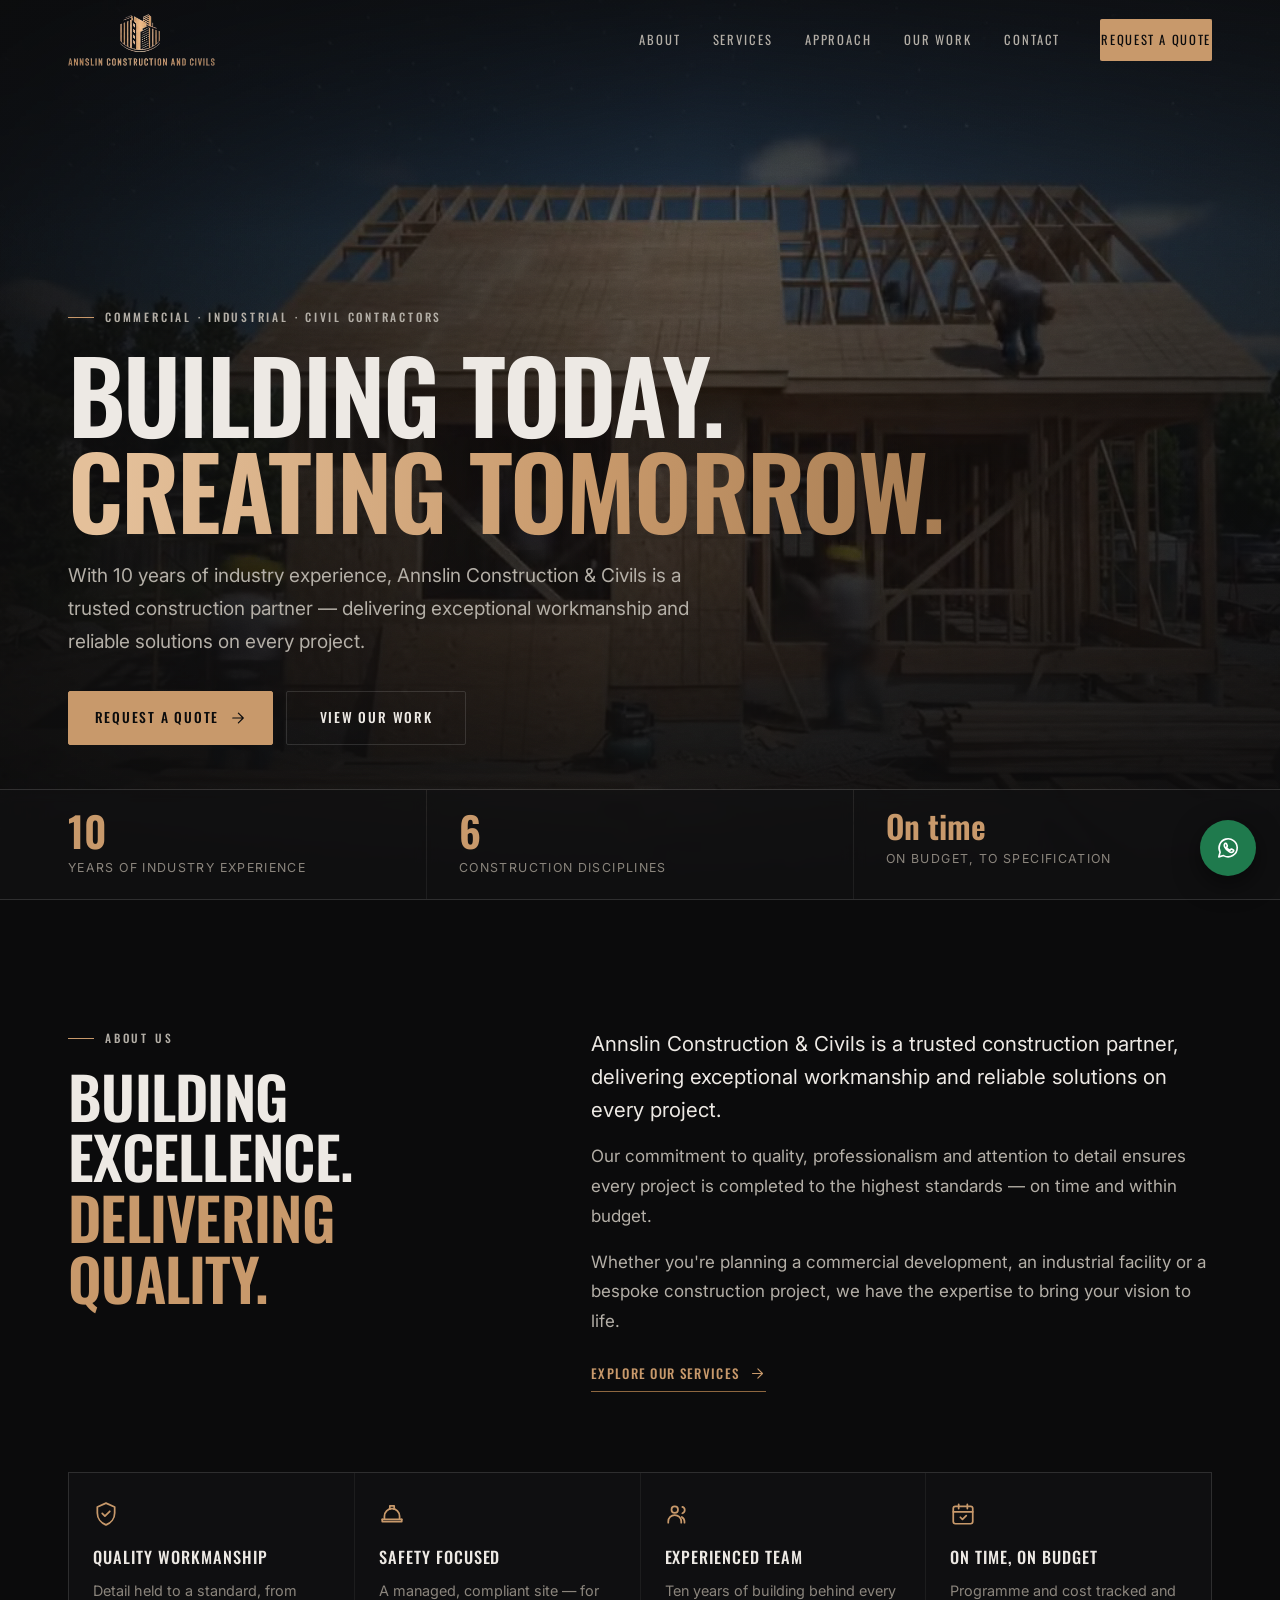
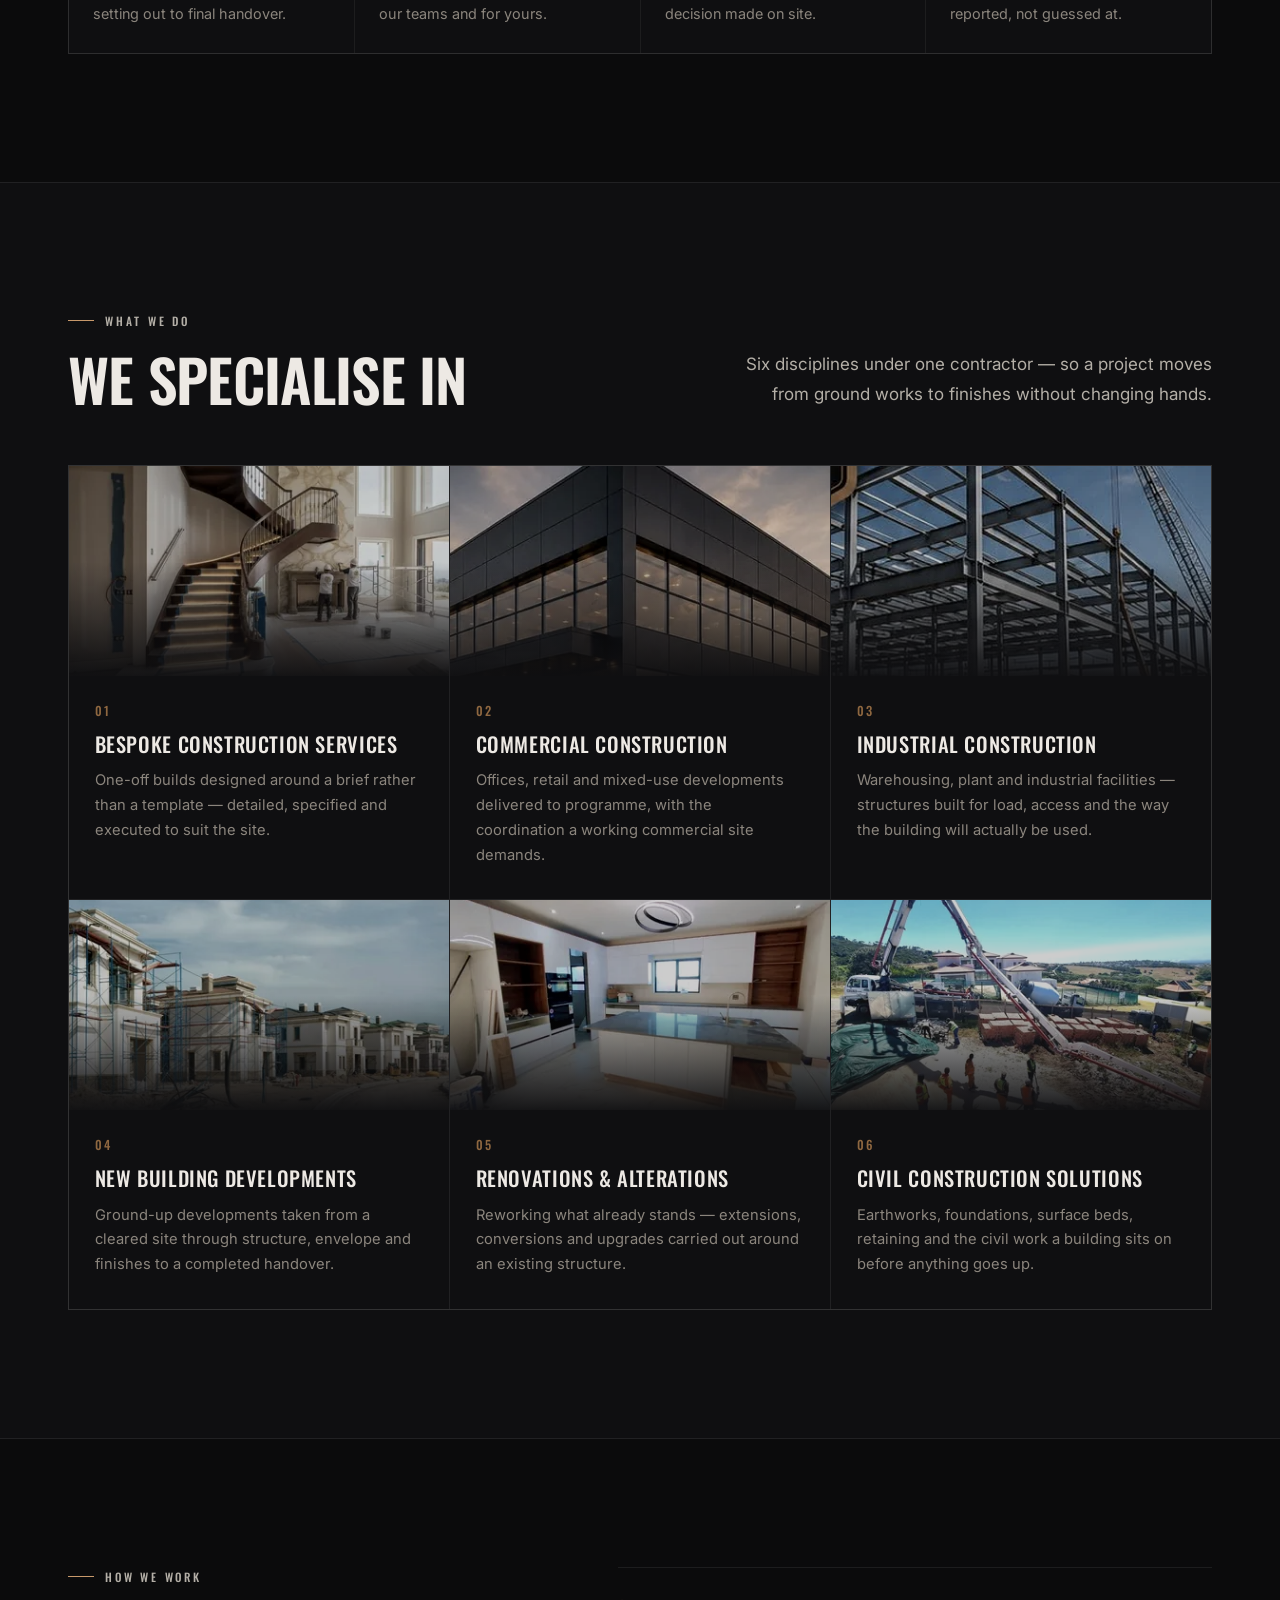
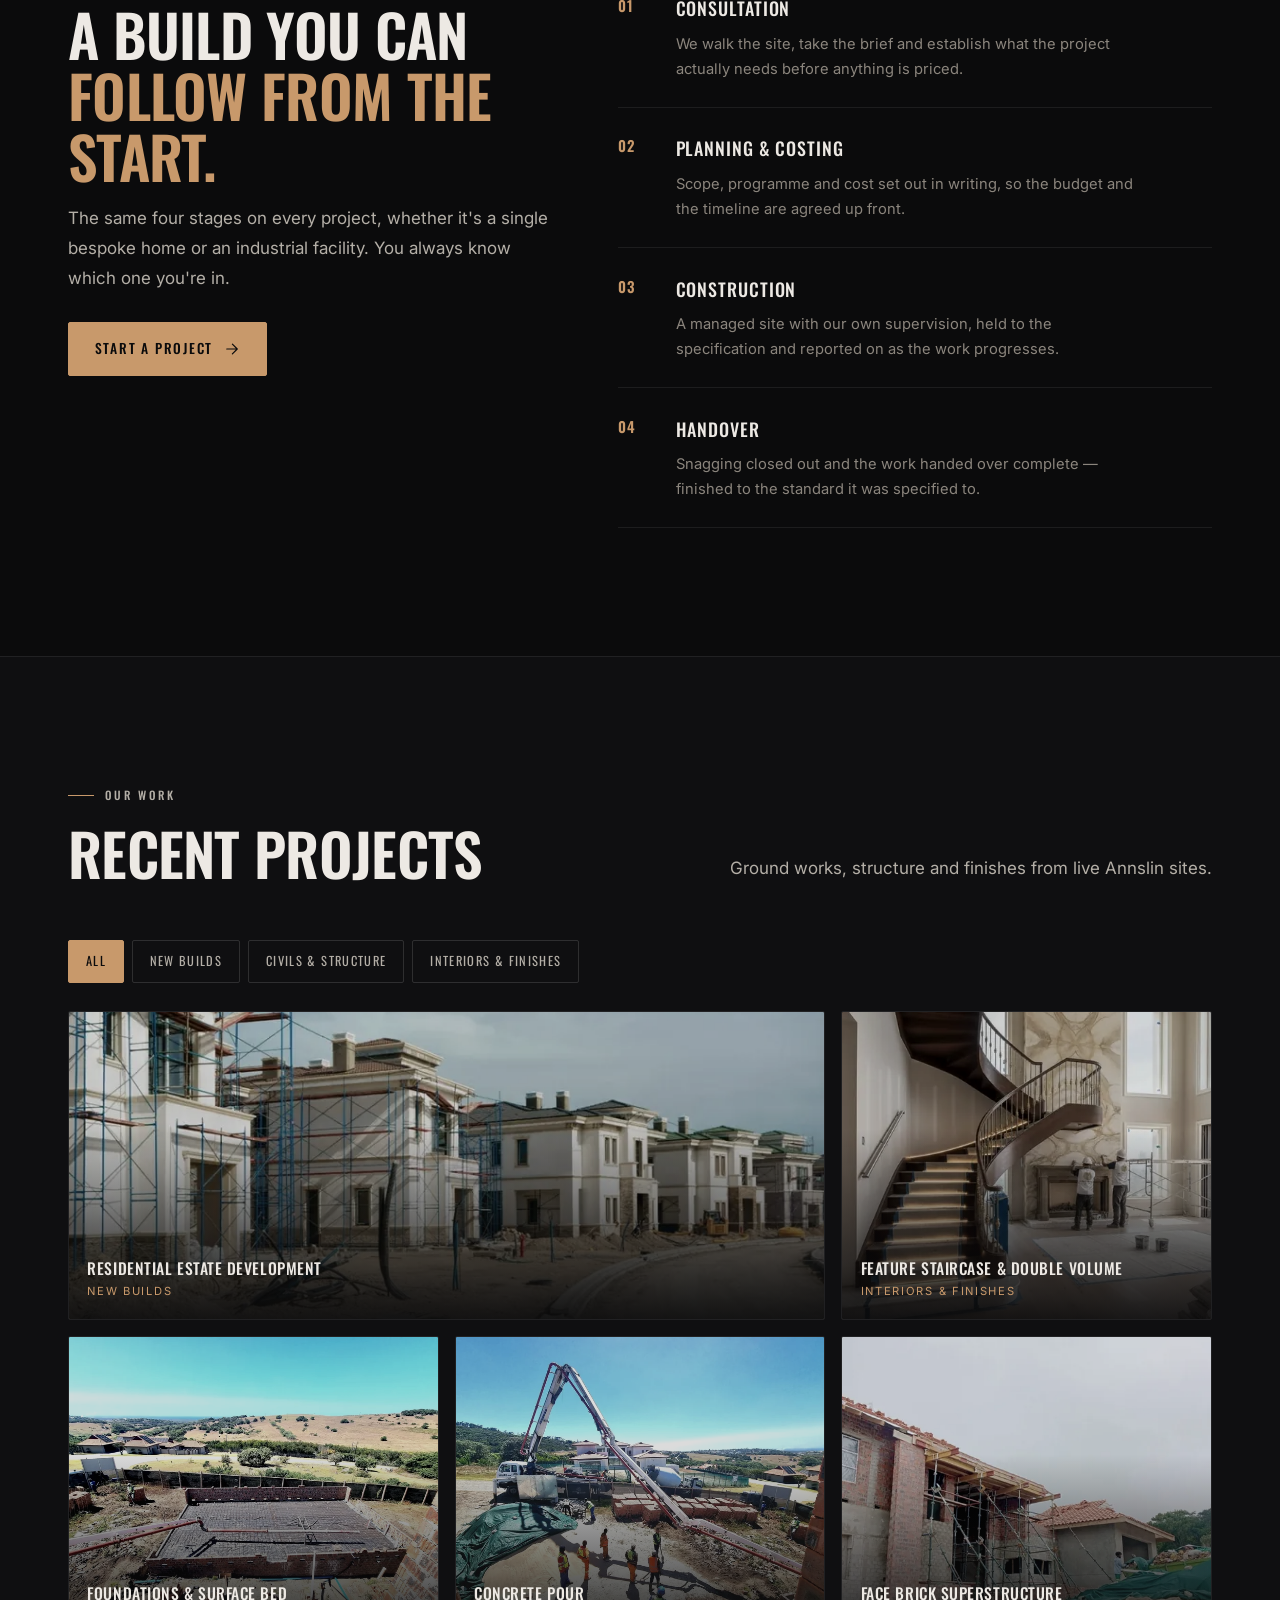
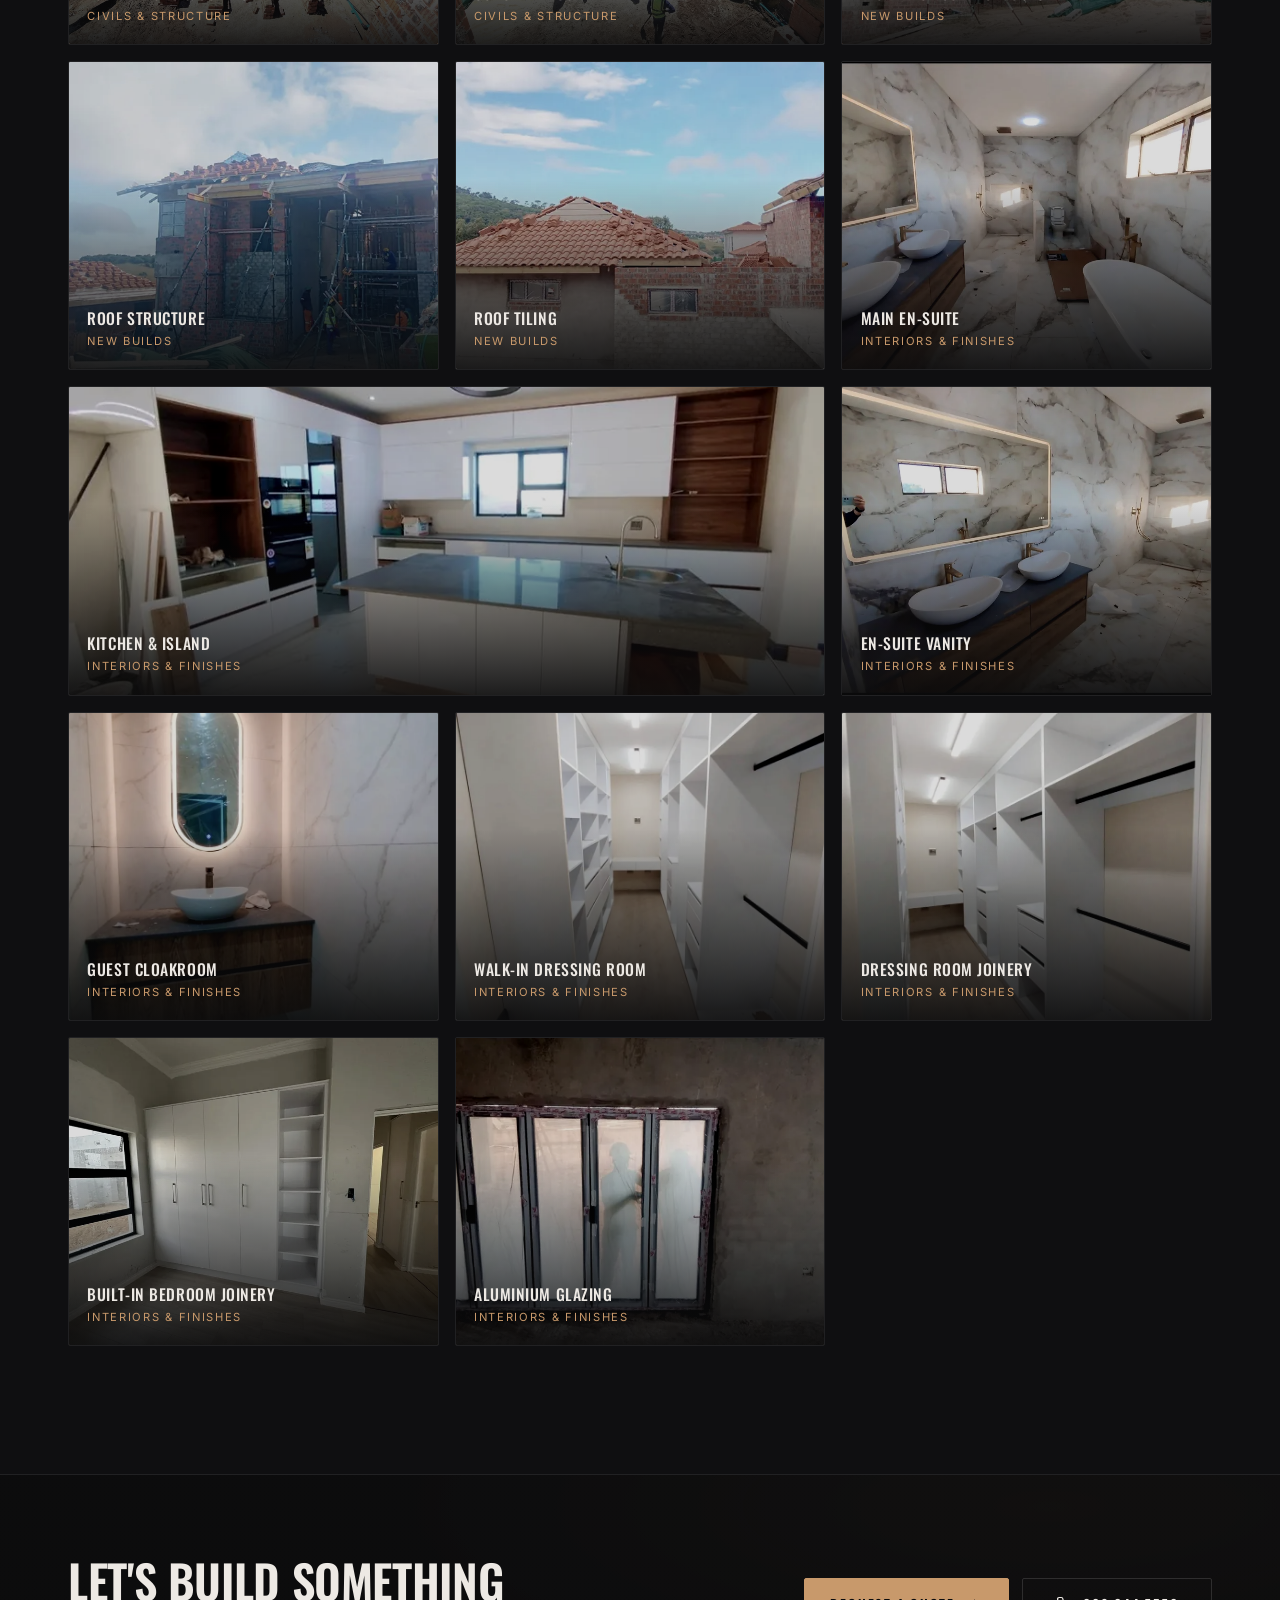
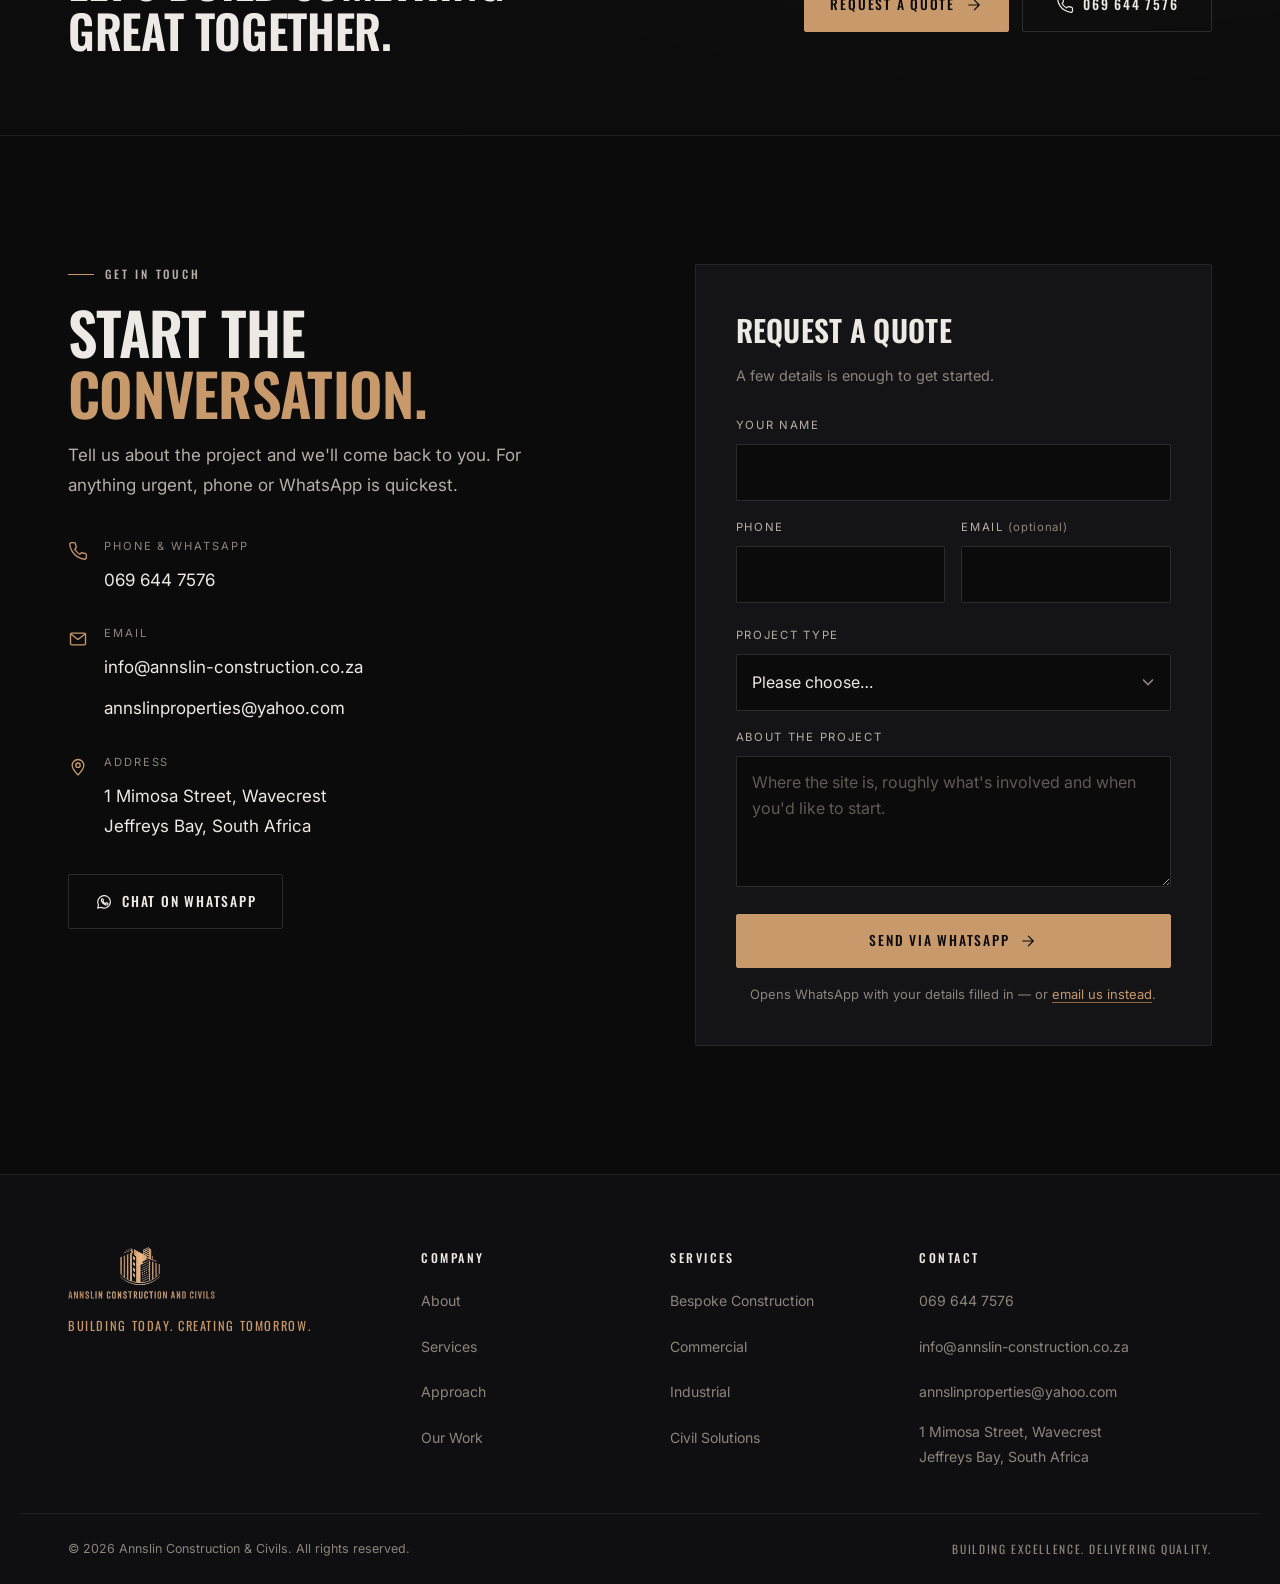
==== commit 67450432: "Drop section numbering; use photographs on the service cards - Removed the 01/ .. 05/ counters besid" ====
--- a/index.html
+++ b/index.html
@@ -112,12 +112,6 @@
 
 <!-- ══════════ icon sprite ══════════ -->
 <svg class="sprite" aria-hidden="true" focusable="false" xmlns="http://www.w3.org/2000/svg"><defs>
-  <g id="i-bespoke"><path d="M3 21h18M6 21V11l6-4.5 6 4.5v10"/><path d="M10 21v-5h4v5"/><path d="m9 3 3-1.5L15 3"/></g>
-  <g id="i-commercial"><path d="M3 21h18M5 21V5h9v16M14 21V10h5v11"/><path d="M8 8h3M8 12h3M8 16h3M16.5 13v0M16.5 17v0"/></g>
-  <g id="i-industrial"><path d="M2 21h20M4 21V11l5 3.5V11l5 3.5V11l5 3.5V21"/><path d="M4 11 5 3h3l1 8"/></g>
-  <g id="i-develop"><path d="M3 21h18M6 21V8h5v13M11 21V4h7v17"/><path d="M14 8h1M14 12h1M14 16h1M8 12h1M8 16h1"/></g>
-  <g id="i-reno"><path d="M3 21h18M5 21V9l7-5 7 5v12"/><path d="m14.5 10.5-6 6M12 9l3 3M9 12l3 3"/></g>
-  <g id="i-civils"><path d="M2 20h20M4 20v-4M20 20v-4M4 16h16"/><path d="M6 16V9M12 16V6M18 16V9M4 9h16"/></g>
   <g id="i-quality"><path d="M12 2 4 5.5V11c0 5 3.4 9.3 8 11 4.6-1.7 8-6 8-11V5.5Z"/><path d="m8.5 11.5 2.5 2.5 4.5-4.5"/></g>
   <g id="i-safety"><path d="M3 17h18M5 17v-3a7 7 0 0 1 14 0v3"/><path d="M10 7.5V4.5h4v3M3 17v2h18v-2"/></g>
   <g id="i-team"><circle cx="9" cy="8" r="3"/><path d="M3 20v-1a6 6 0 0 1 12 0v1"/><path d="M16 5.5a3 3 0 0 1 0 5.8M18 20v-1a5 5 0 0 0-2.5-4.3"/></g>
@@ -205,7 +199,7 @@
 <section class="sec sec--about" id="about">
   <div class="wrap about">
     <div class="about__head">
-      <p class="kicker"><span class="kicker__rule"></span><span class="num">01</span>About us</p>
+      <p class="kicker"><span class="kicker__rule"></span>About us</p>
       <h2 class="h2">Building excellence.<br><span class="gold">Delivering quality.</span></h2>
     </div>
 
@@ -257,7 +251,7 @@
   <div class="wrap">
     <div class="sec__head">
       <div>
-        <p class="kicker"><span class="kicker__rule"></span><span class="num">02</span>What we do</p>
+        <p class="kicker"><span class="kicker__rule"></span>What we do</p>
         <h2 class="h2">We specialise in</h2>
       </div>
       <p class="sec__note">
@@ -268,40 +262,70 @@
 
     <ul class="svcs">
       <li class="svc" data-rise>
-        <span class="svc__n">01</span>
-        <svg class="svc__i" viewBox="0 0 24 24" aria-hidden="true"><use href="#i-bespoke"/></svg>
-        <h3>Bespoke Construction Services</h3>
-        <p>One-off builds designed around a brief rather than a template — detailed, specified and executed to suit the site.</p>
+        <picture class="svc__img">
+          <source type="image/webp" srcset="assets/img/services/bespoke-400.webp 400w, assets/img/services/bespoke.webp 800w" sizes="(max-width:640px) 92vw, (max-width:900px) 46vw, 31vw">
+          <img src="assets/img/services/bespoke-400.jpg" alt="Curved timber staircase with lit treads in a double-volume entrance hall." width="800" height="450" loading="lazy" decoding="async">
+        </picture>
+        <div class="svc__body">
+          <span class="svc__n">01</span>
+          <h3>Bespoke Construction Services</h3>
+          <p>One-off builds designed around a brief rather than a template — detailed, specified and executed to suit the site.</p>
+        </div>
       </li>
       <li class="svc" data-rise data-rise-d="70">
-        <span class="svc__n">02</span>
-        <svg class="svc__i" viewBox="0 0 24 24" aria-hidden="true"><use href="#i-commercial"/></svg>
-        <h3>Commercial Construction</h3>
-        <p>Offices, retail and mixed-use developments delivered to programme, with the coordination a working commercial site demands.</p>
+        <picture class="svc__img">
+          <source type="image/webp" srcset="assets/img/services/commercial-400.webp 400w, assets/img/services/commercial.webp 800w" sizes="(max-width:640px) 92vw, (max-width:900px) 46vw, 31vw">
+          <img src="assets/img/services/commercial-400.jpg" alt="Modern glazed commercial office building lit at dusk." width="800" height="450" loading="lazy" decoding="async">
+        </picture>
+        <div class="svc__body">
+          <span class="svc__n">02</span>
+          <h3>Commercial Construction</h3>
+          <p>Offices, retail and mixed-use developments delivered to programme, with the coordination a working commercial site demands.</p>
+        </div>
       </li>
       <li class="svc" data-rise data-rise-d="140">
-        <span class="svc__n">03</span>
-        <svg class="svc__i" viewBox="0 0 24 24" aria-hidden="true"><use href="#i-industrial"/></svg>
-        <h3>Industrial Construction</h3>
-        <p>Warehousing, plant and industrial facilities — structures built for load, access and the way the building will actually be used.</p>
+        <picture class="svc__img">
+          <source type="image/webp" srcset="assets/img/services/industrial-400.webp 400w, assets/img/services/industrial.webp 800w" sizes="(max-width:640px) 92vw, (max-width:900px) 46vw, 31vw">
+          <img src="assets/img/services/industrial-400.jpg" alt="Structural steel frame of an industrial warehouse going up, with a crane alongside." width="800" height="450" loading="lazy" decoding="async">
+        </picture>
+        <div class="svc__body">
+          <span class="svc__n">03</span>
+          <h3>Industrial Construction</h3>
+          <p>Warehousing, plant and industrial facilities — structures built for load, access and the way the building will actually be used.</p>
+        </div>
       </li>
       <li class="svc" data-rise data-rise-d="210">
-        <span class="svc__n">04</span>
-        <svg class="svc__i" viewBox="0 0 24 24" aria-hidden="true"><use href="#i-develop"/></svg>
-        <h3>New Building Developments</h3>
-        <p>Ground-up developments taken from a cleared site through structure, envelope and finishes to a completed handover.</p>
+        <picture class="svc__img">
+          <source type="image/webp" srcset="assets/img/services/developments-400.webp 400w, assets/img/services/developments.webp 800w" sizes="(max-width:640px) 92vw, (max-width:900px) 46vw, 31vw">
+          <img src="assets/img/services/developments-400.jpg" alt="A row of new double-storey homes under construction on an estate development." width="800" height="450" loading="lazy" decoding="async">
+        </picture>
+        <div class="svc__body">
+          <span class="svc__n">04</span>
+          <h3>New Building Developments</h3>
+          <p>Ground-up developments taken from a cleared site through structure, envelope and finishes to a completed handover.</p>
+        </div>
       </li>
       <li class="svc" data-rise data-rise-d="280">
-        <span class="svc__n">05</span>
-        <svg class="svc__i" viewBox="0 0 24 24" aria-hidden="true"><use href="#i-reno"/></svg>
-        <h3>Renovations &amp; Alterations</h3>
-        <p>Reworking what already stands — extensions, conversions and upgrades carried out around an existing structure.</p>
+        <picture class="svc__img">
+          <source type="image/webp" srcset="assets/img/services/renovations-400.webp 400w, assets/img/services/renovations.webp 800w" sizes="(max-width:640px) 92vw, (max-width:900px) 46vw, 31vw">
+          <img src="assets/img/services/renovations-400.jpg" alt="Refitted kitchen with a stone-topped island and new joinery." width="800" height="450" loading="lazy" decoding="async">
+        </picture>
+        <div class="svc__body">
+          <span class="svc__n">05</span>
+          <h3>Renovations &amp; Alterations</h3>
+          <p>Reworking what already stands — extensions, conversions and upgrades carried out around an existing structure.</p>
+        </div>
       </li>
       <li class="svc" data-rise data-rise-d="350">
-        <span class="svc__n">06</span>
-        <svg class="svc__i" viewBox="0 0 24 24" aria-hidden="true"><use href="#i-civils"/></svg>
-        <h3>Civil Construction Solutions</h3>
-        <p>Earthworks, foundations, surface beds, retaining and the civil work a building sits on before anything goes up.</p>
+        <picture class="svc__img">
+          <source type="image/webp" srcset="assets/img/services/civils-400.webp 400w, assets/img/services/civils.webp 800w" sizes="(max-width:640px) 92vw, (max-width:900px) 46vw, 31vw">
+          <img src="assets/img/services/civils-400.jpg" alt="Concrete boom pump placing concrete on a sloped site with the crew in position." width="800" height="450" loading="lazy" decoding="async">
+        </picture>
+        <div class="svc__body">
+          <span class="svc__n">06</span>
+          <h3>Civil Construction Solutions</h3>
+          <p>Earthworks, foundations, surface beds, retaining and the civil work a building sits on before anything goes up.</p>
+        </div>
       </li>
     </ul>
   </div>
@@ -311,7 +335,7 @@
 <section class="sec sec--approach" id="approach">
   <div class="wrap approach">
     <div class="approach__head">
-      <p class="kicker"><span class="kicker__rule"></span><span class="num">03</span>How we work</p>
+      <p class="kicker"><span class="kicker__rule"></span>How we work</p>
       <h2 class="h2">A build you can<br><span class="gold">follow from the start.</span></h2>
       <p class="sec__note">
         The same four stages on every project, whether it's a single bespoke home or an
@@ -350,7 +374,7 @@
   <div class="wrap">
     <div class="sec__head">
       <div>
-        <p class="kicker"><span class="kicker__rule"></span><span class="num">04</span>Our work</p>
+        <p class="kicker"><span class="kicker__rule"></span>Our work</p>
         <h2 class="h2">Recent projects</h2>
       </div>
       <p class="sec__note">
@@ -536,7 +560,7 @@
 <section class="sec sec--contact" id="contact">
   <div class="wrap contact">
     <div class="contact__info">
-      <p class="kicker"><span class="kicker__rule"></span><span class="num">05</span>Get in touch</p>
+      <p class="kicker"><span class="kicker__rule"></span>Get in touch</p>
       <h2 class="h2">Start the<br><span class="gold">conversation.</span></h2>
       <p class="sec__note">
         Tell us about the project and we'll come back to you. For anything urgent,
--- a/css/style.css
+++ b/css/style.css
@@ -89,8 +89,6 @@
   color:var(--text-2); margin-bottom:1.1rem;
 }
 .kicker__rule{ width:26px; height:1px; background:var(--gold); flex:none; }
-.kicker .num{ color:var(--gold); font-variant-numeric:tabular-nums; }
-.kicker .num::after{ content:'/'; margin-inline:.5rem; color:var(--line-2); }
 
 .lede{
   font-size:clamp(1.06rem,1rem + .4vw,1.28rem); line-height:1.6;
@@ -281,23 +279,39 @@
 
 .svcs{ display:grid; gap:1px; background:var(--line); border:1px solid var(--line); }
 .svc{
-  position:relative; background:var(--ink-2); padding:2.15rem 1.6rem 2rem;
-  transition:background var(--t);
+  position:relative; background:var(--ink-2); overflow:hidden;
+  display:flex; flex-direction:column; transition:background var(--t);
 }
 .svc::before{                                   /* gold wipe on hover */
-  content:''; position:absolute; inset:auto 0 0 0; height:2px;
+  content:''; position:absolute; inset:auto 0 0 0; height:2px; z-index:2;
   background:linear-gradient(90deg,var(--gold),var(--gold-dk));
   transform:scaleX(0); transform-origin:left; transition:transform .5s var(--ease);
 }
 .svc:hover{ background:var(--panel); }
 .svc:hover::before{ transform:scaleX(1); }
+
+/* photograph instead of an icon */
+.svc__img{ position:relative; display:block; overflow:hidden; }
+.svc__img img{
+  width:100%; height:clamp(178px,26vw,210px); object-fit:cover;
+  filter:grayscale(.3) contrast(1.05) brightness(.8);
+  transition:transform .8s var(--ease), filter .6s var(--ease);
+}
+.svc__img::after{                               /* fade the photo into the card */
+  content:''; position:absolute; inset:auto 0 -1px 0; height:55%; pointer-events:none;
+  background:linear-gradient(180deg,transparent,rgba(15,15,17,.96));
+}
+.svc:hover .svc__img img{
+  transform:scale(1.05); filter:grayscale(0) contrast(1) brightness(.95);
+}
+
+.svc__body{ position:relative; padding:1.5rem 1.6rem 2rem; }
 .svc__n{
-  position:absolute; top:1.5rem; right:1.5rem;
-  font-family:var(--display); font-weight:500; font-size:.8rem;
-  letter-spacing:.16em; color:var(--line-2); transition:color var(--t);
-}
-.svc:hover .svc__n{ color:var(--gold-dk); }
-.svc__i{ width:32px; height:32px; color:var(--gold); margin-bottom:1.35rem; }
+  display:block; font-family:var(--display); font-weight:500; font-size:.78rem;
+  letter-spacing:.16em; color:var(--gold-dk); margin-bottom:.6rem;
+  transition:color var(--t);
+}
+.svc:hover .svc__n{ color:var(--gold); }
 .svc h3{
   font-family:var(--display); font-weight:500;
   font-size:clamp(1.08rem,1rem + .35vw,1.28rem);
@@ -628,6 +642,7 @@
 /* ── coarse pointers: no hover-only reveals ─────────────────────────────── */
 @media (hover:none){
   .tile__btn img{ filter:grayscale(0) contrast(1) brightness(.92); }
+  .svc__img img{ filter:grayscale(0) contrast(1) brightness(.9); }
   .btn:hover{ transform:none; }
 }
 
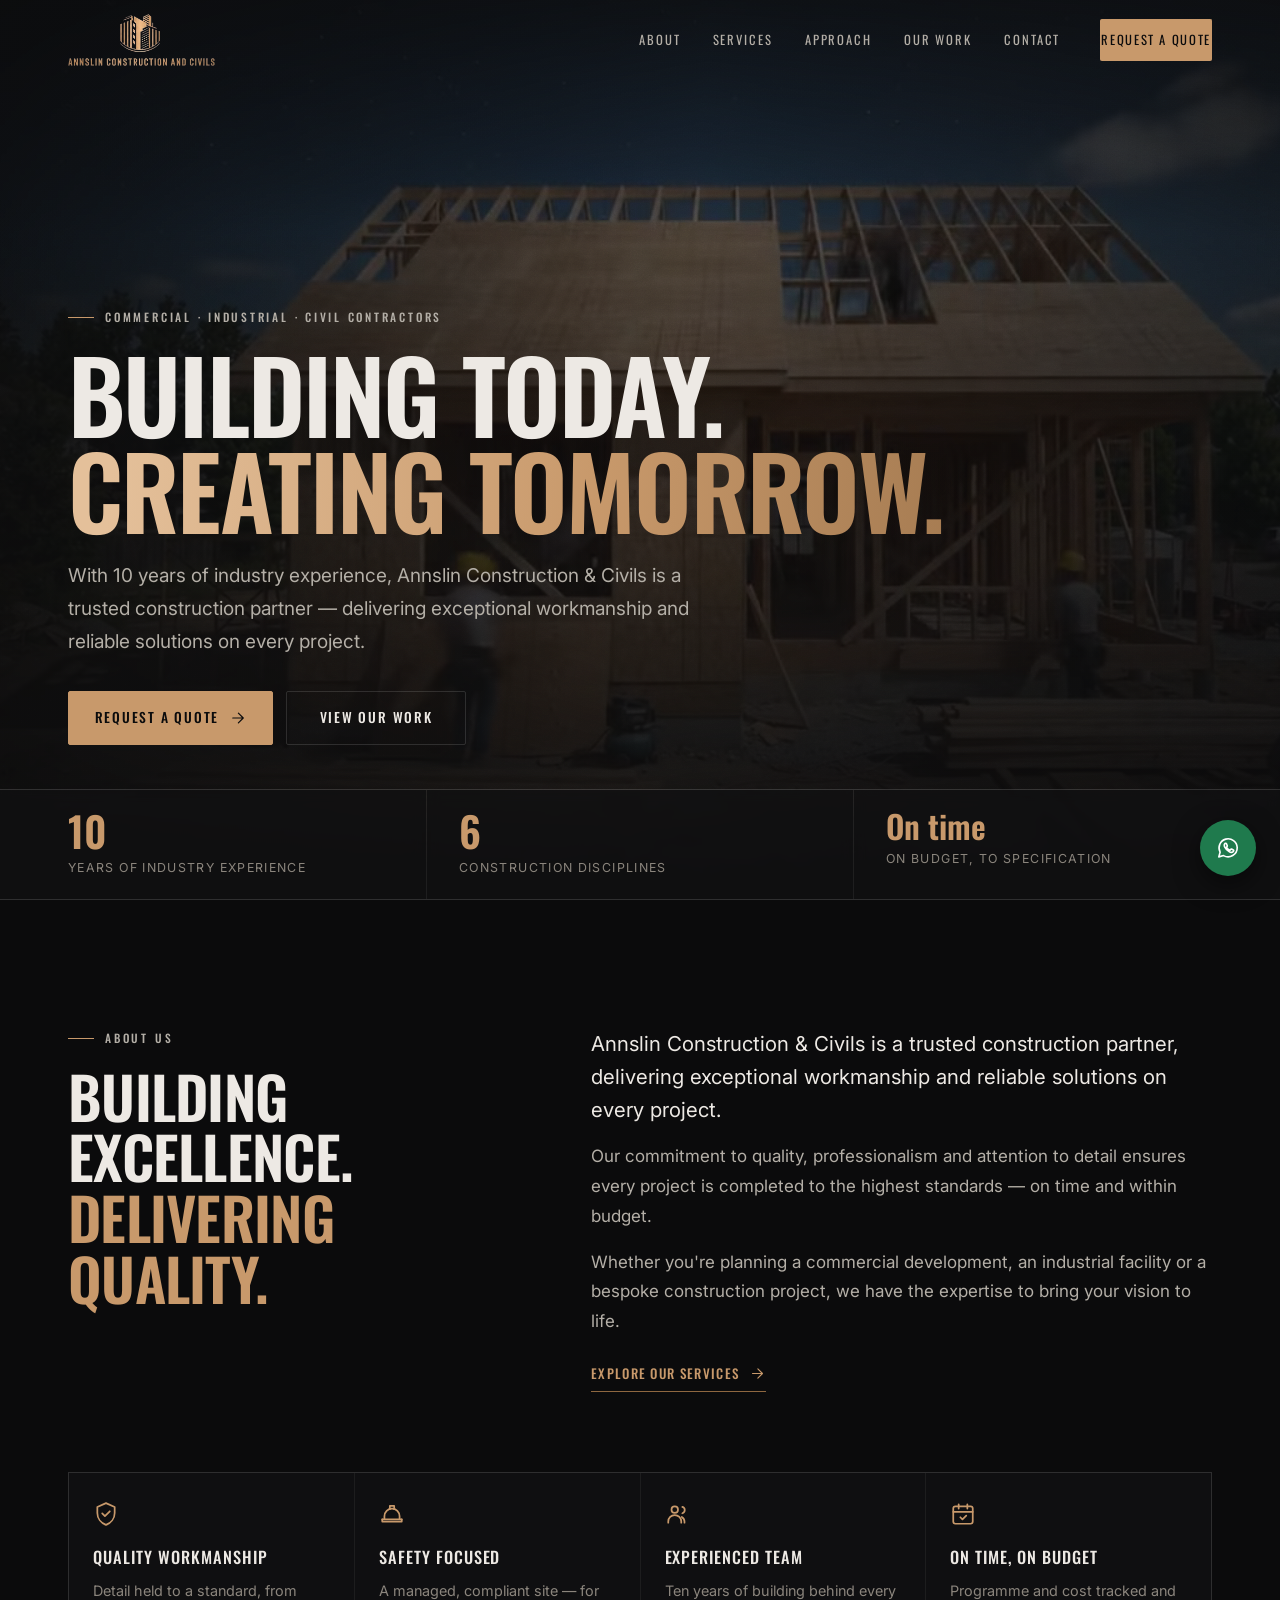
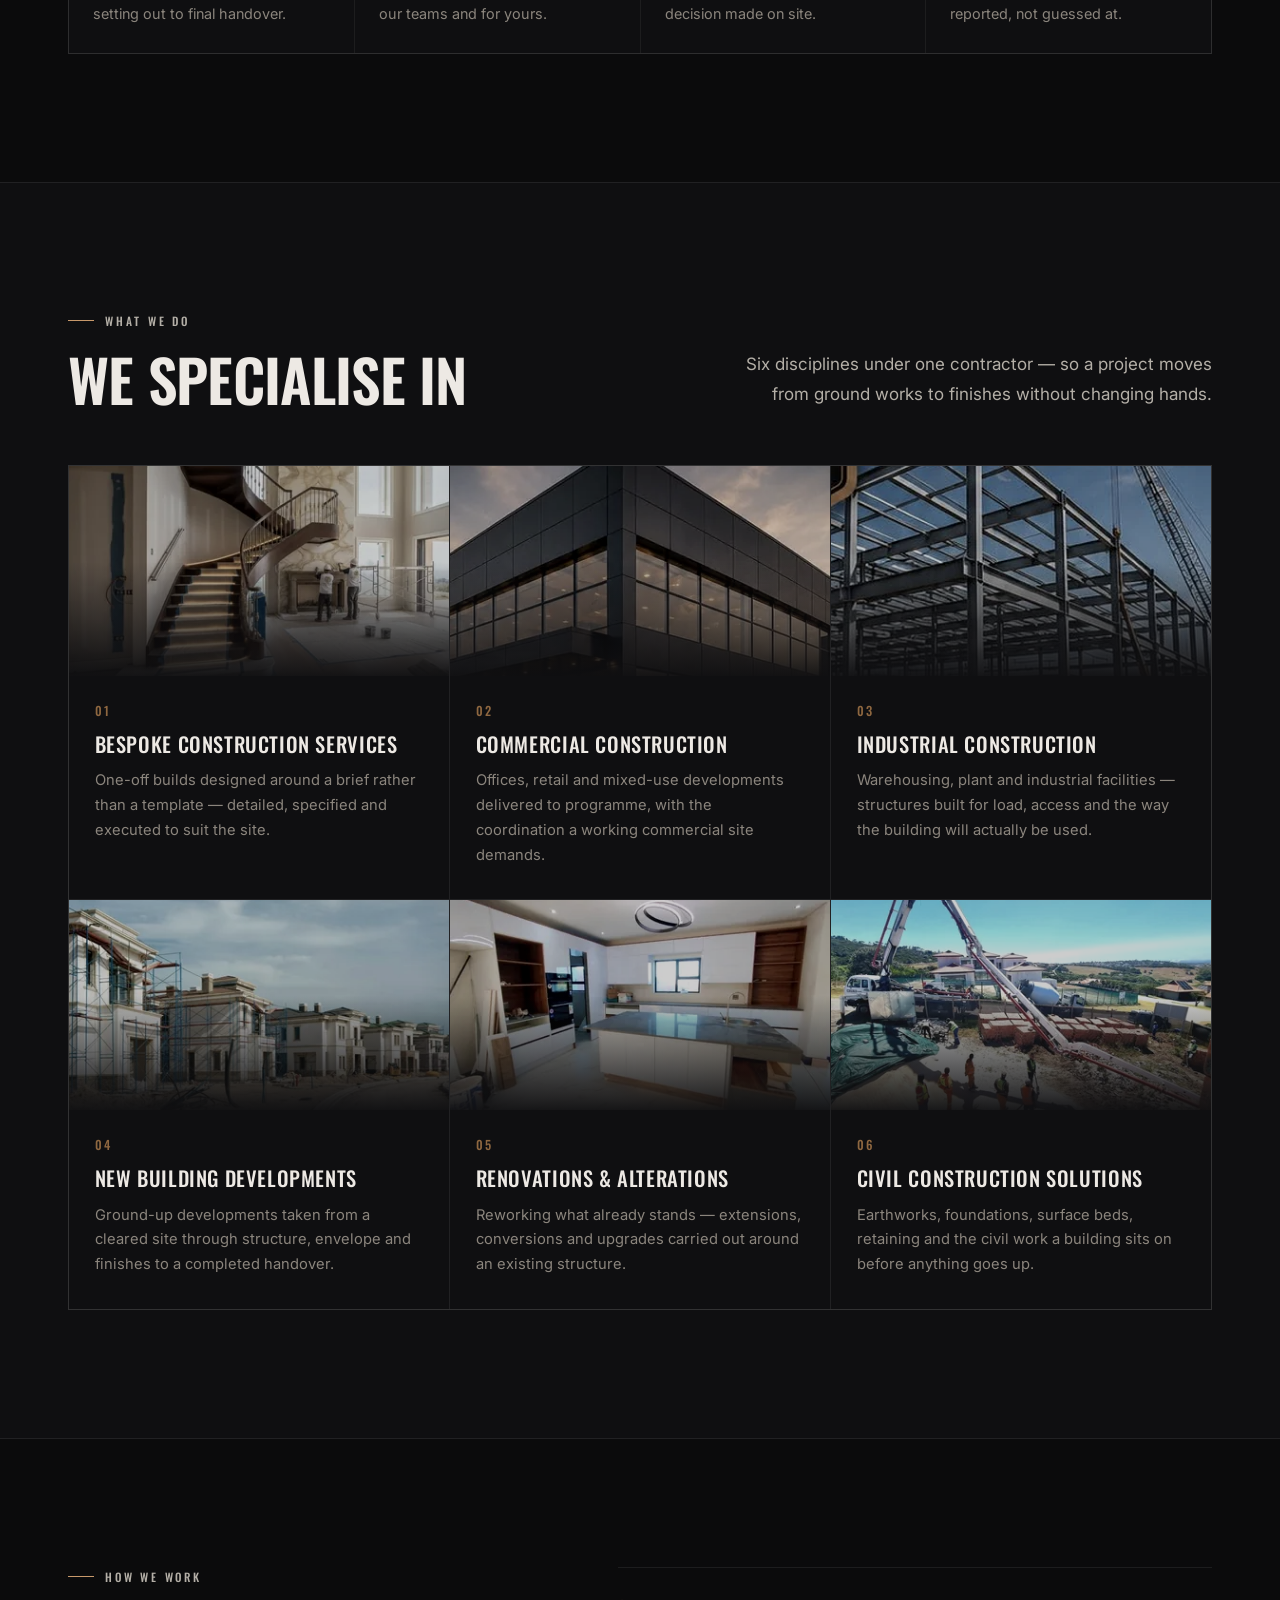
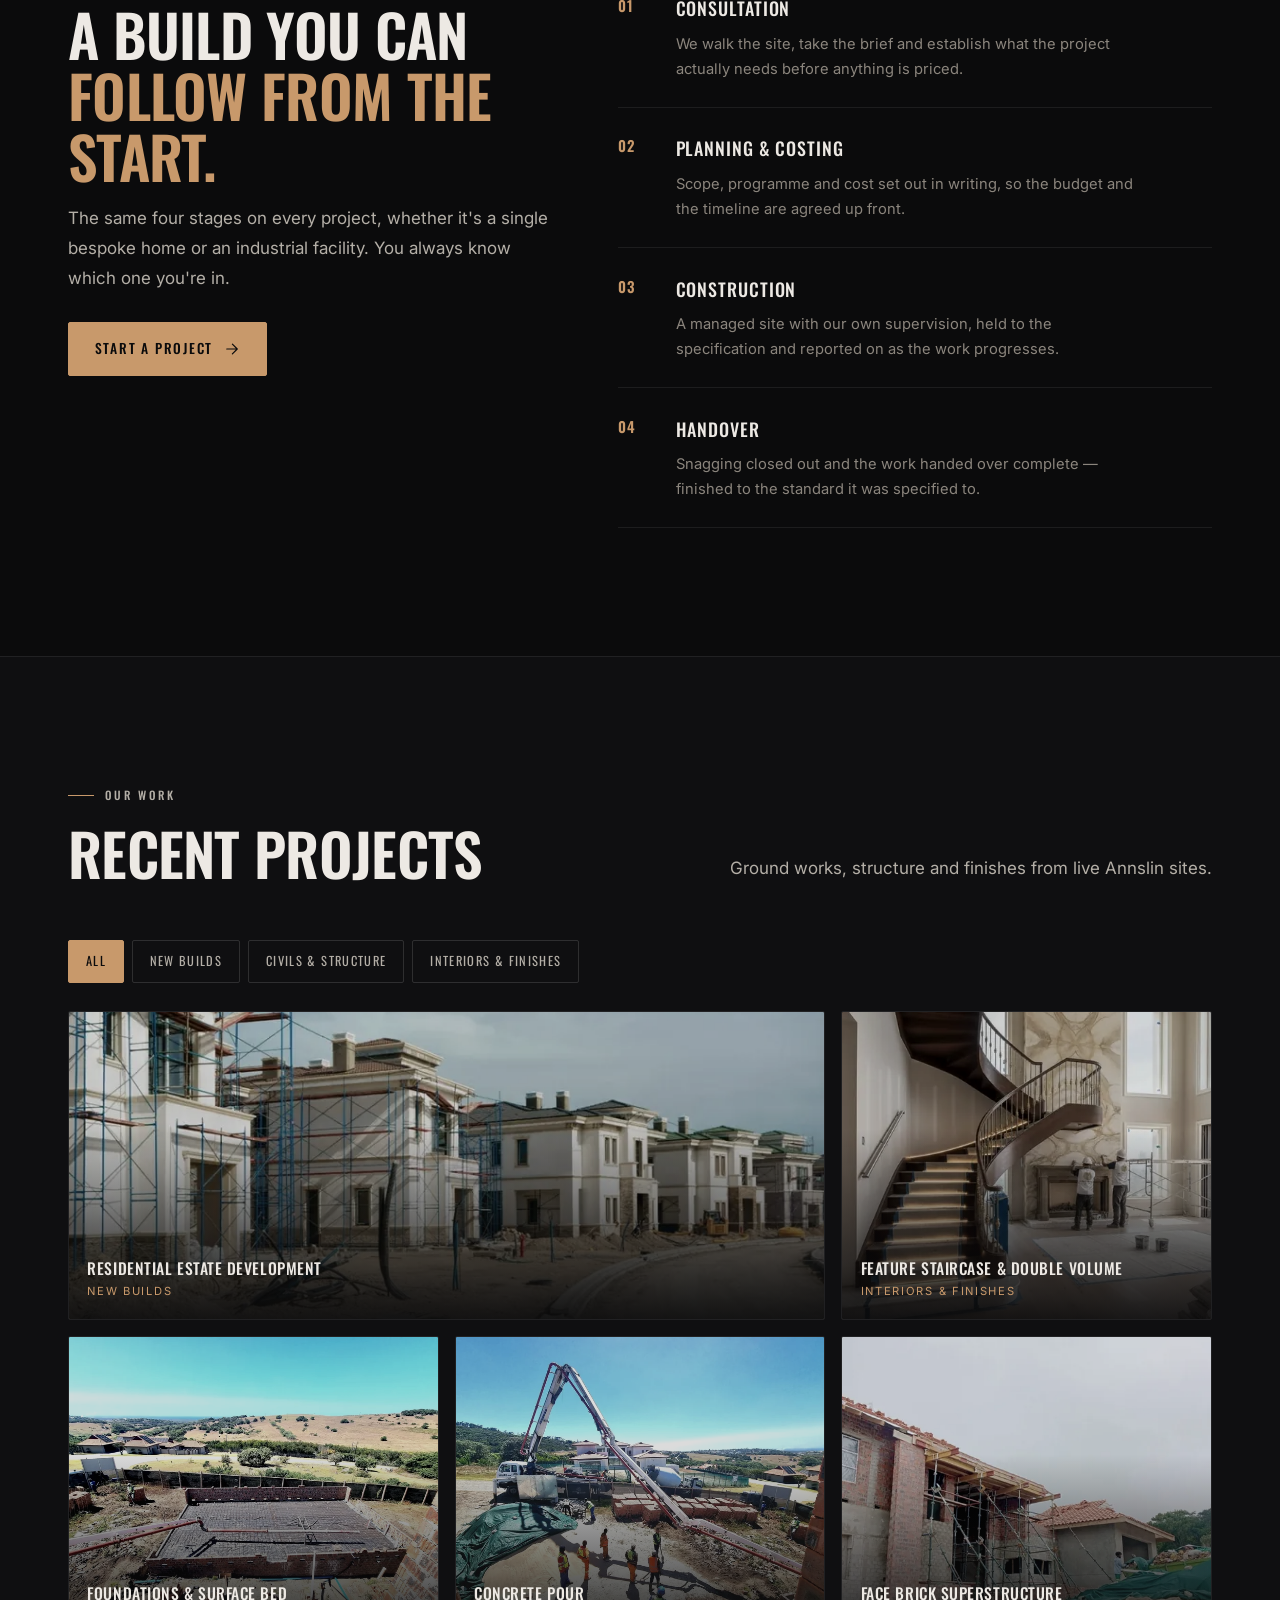
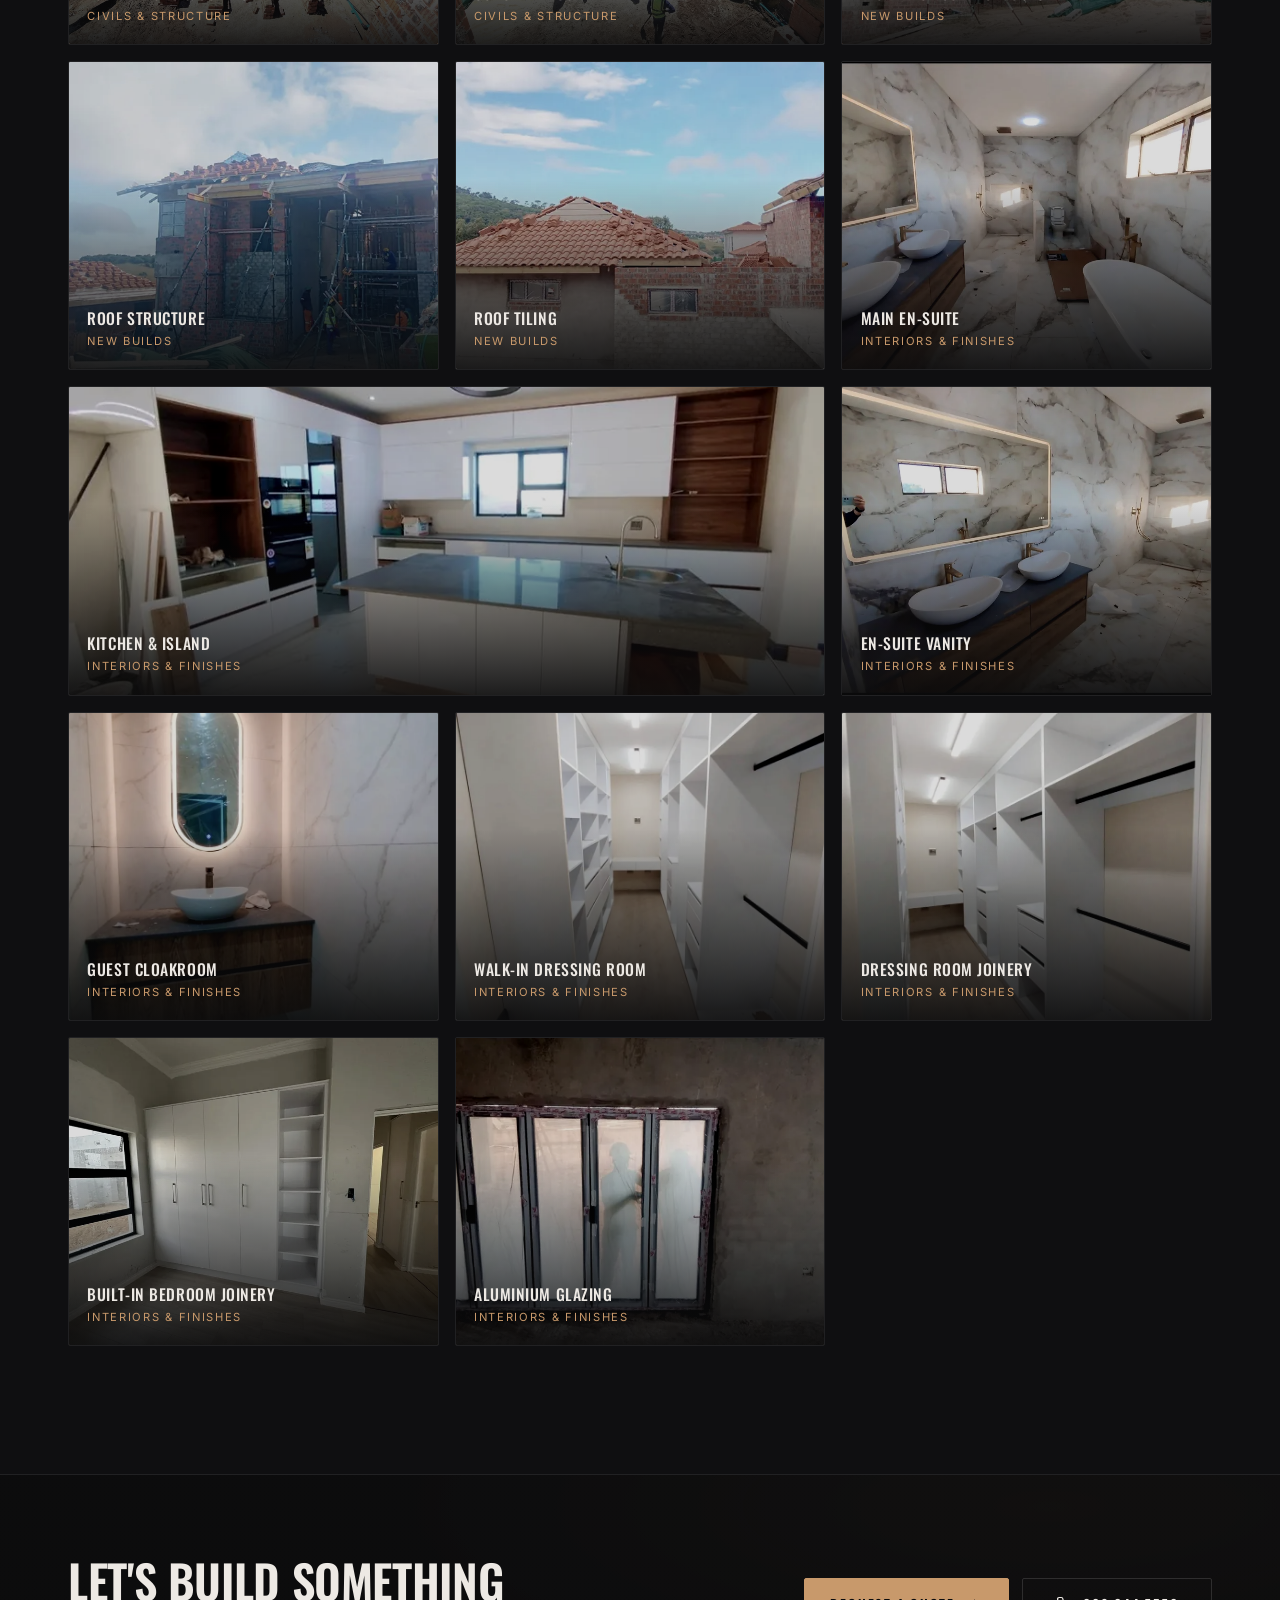
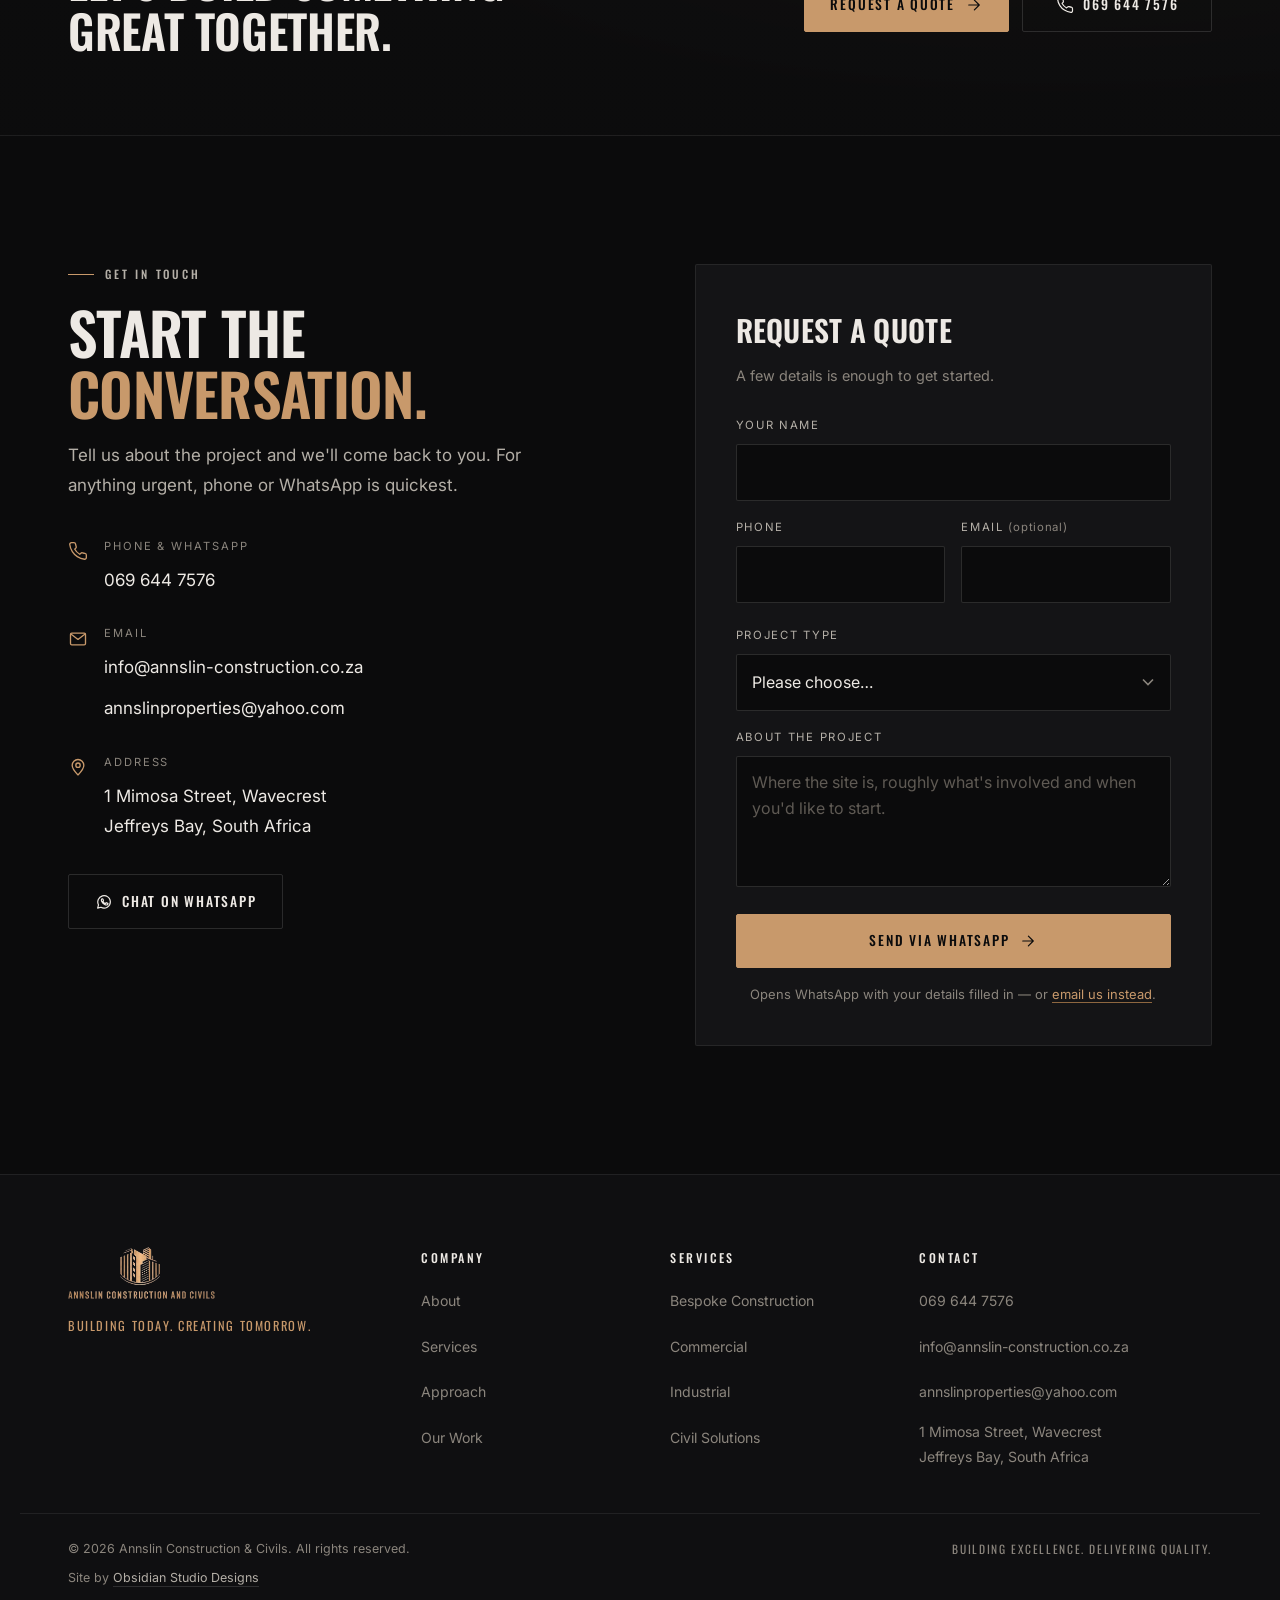
==== commit 71beb537: "Credit Obsidian Studio Designs in the footer Adds a "Site by Obsidian Studio Designs" line beneath t" ====
--- a/index.html
+++ b/index.html
@@ -686,8 +686,11 @@
   </div>
 
   <div class="wrap ftr__base">
-    <p>&copy; <span id="yr">2026</span> Annslin Construction &amp; Civils. All rights reserved.</p>
-    <p>Building Excellence. Delivering Quality.</p>
+    <p class="ftr__copy">&copy; <span id="yr">2026</span> Annslin Construction &amp; Civils. All rights reserved.</p>
+    <p class="ftr__tag">Building Excellence. Delivering Quality.</p>
+    <p class="ftr__by">Site by
+      <a href="https://obsidianstudiodesigns.co.za/" target="_blank" rel="noopener">Obsidian Studio Designs</a>
+    </p>
   </div>
 </footer>
 
--- a/css/style.css
+++ b/css/style.css
@@ -487,11 +487,16 @@
 
 .ftr__base{
   border-top:1px solid var(--line); padding-block:1.5rem;
-  display:grid; gap:.4rem; color:var(--muted); font-size:.78rem;
-}
-.ftr__base p:last-child{
+  display:grid; gap:.45rem; color:var(--muted); font-size:.78rem;
+}
+.ftr__tag{
   font-family:var(--display); letter-spacing:.14em; text-transform:uppercase; font-size:.72rem;
 }
+.ftr__by a{
+  color:var(--text-2); border-bottom:1px solid var(--line-2);
+  padding-bottom:1px; transition:color .25s, border-color .25s;
+}
+.ftr__by a:hover{ color:var(--gold); border-color:var(--gold); }
 
 /* ══════════════════ lightbox ══════════════════ */
 .lb{
@@ -557,8 +562,11 @@
   .hero__stats li:last-child{ grid-column:1 / -1; }
   .pillars{ grid-template-columns:repeat(2,1fr); }
   .f2{ grid-template-columns:1fr 1fr; gap:0 1rem; }
-  .ftr__base{ grid-template-columns:1fr auto; align-items:center; }
-  .ftr__base p:last-child{ text-align:right; }
+  /* row 1: copyright | tagline.  row 2: the studio credit. */
+  .ftr__base{ grid-template-columns:1fr auto; align-items:center; column-gap:1.5rem; }
+  .ftr__copy{ grid-column:1; grid-row:1; }
+  .ftr__tag { grid-column:2; grid-row:1; text-align:right; }
+  .ftr__by  { grid-column:1 / -1; grid-row:2; }
 }
 
 /* ── ≥640px: gallery goes two-up ────────────────────────────────────────── */
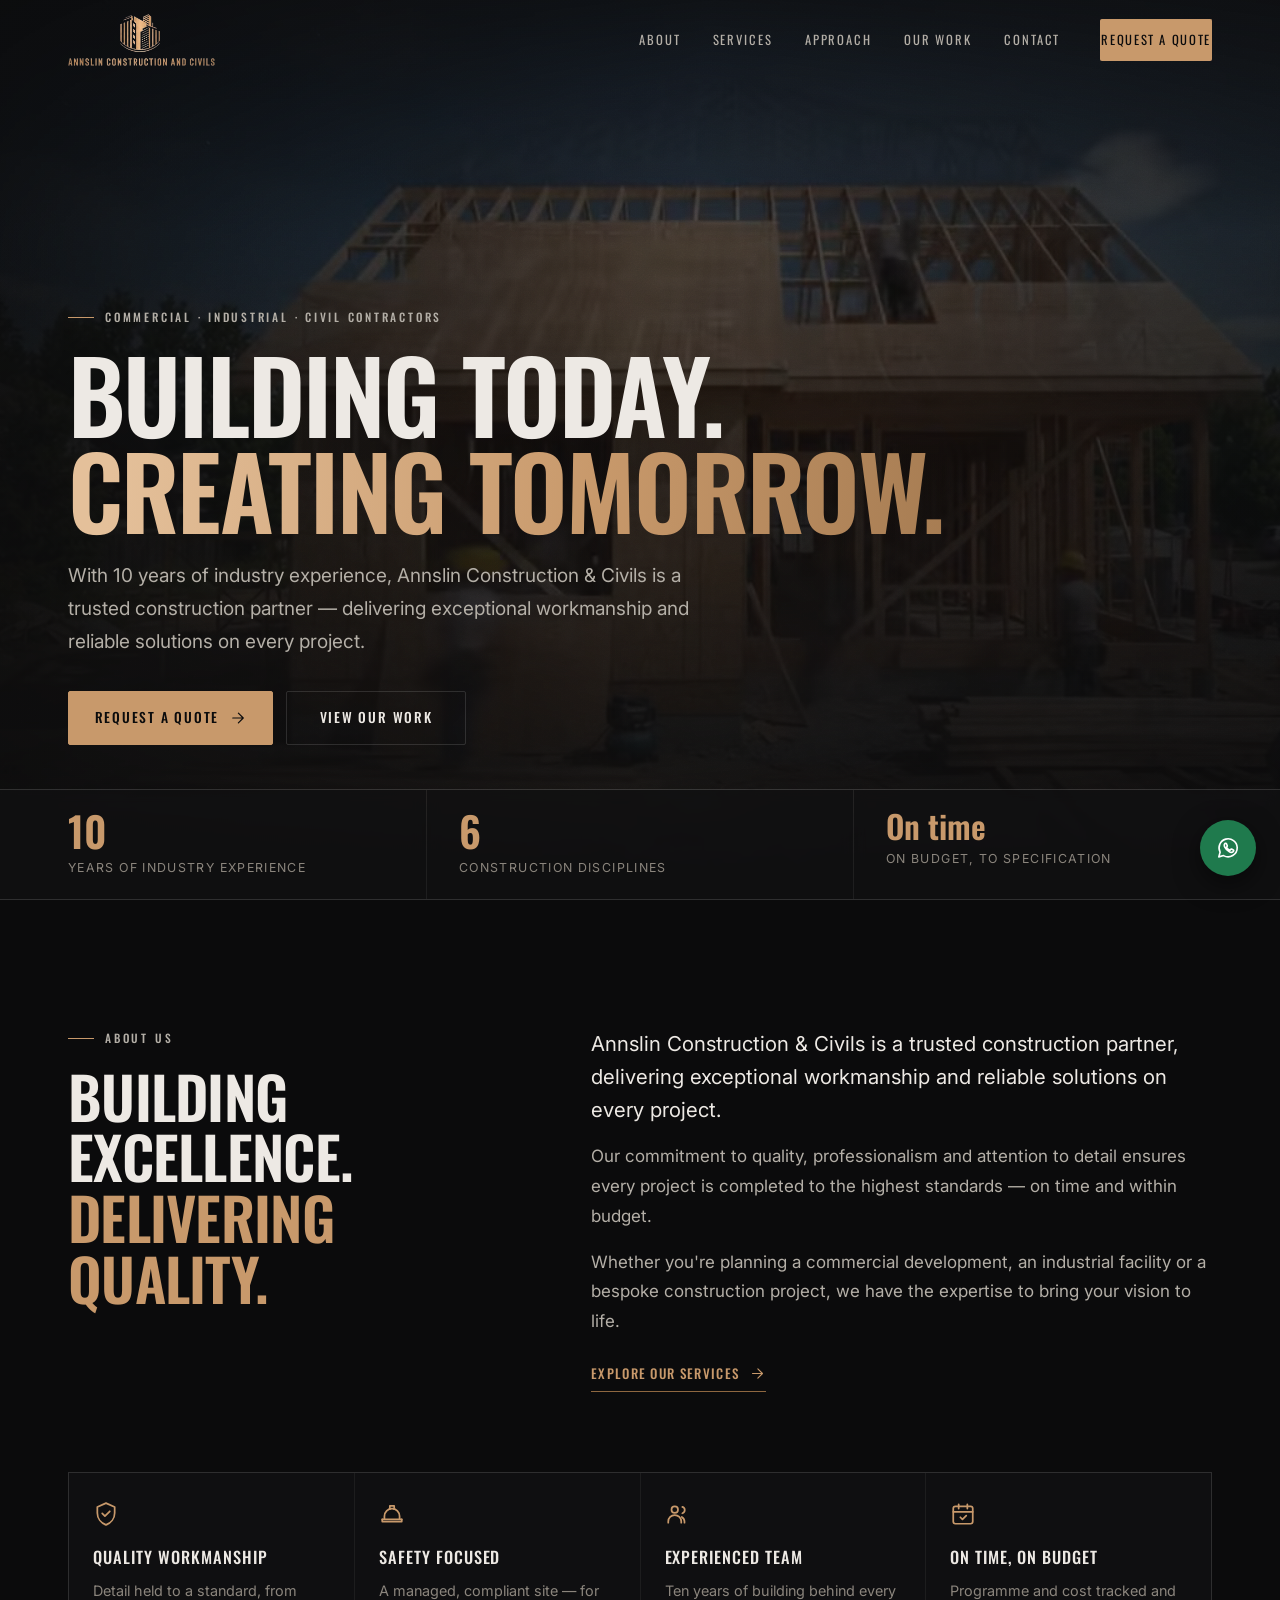
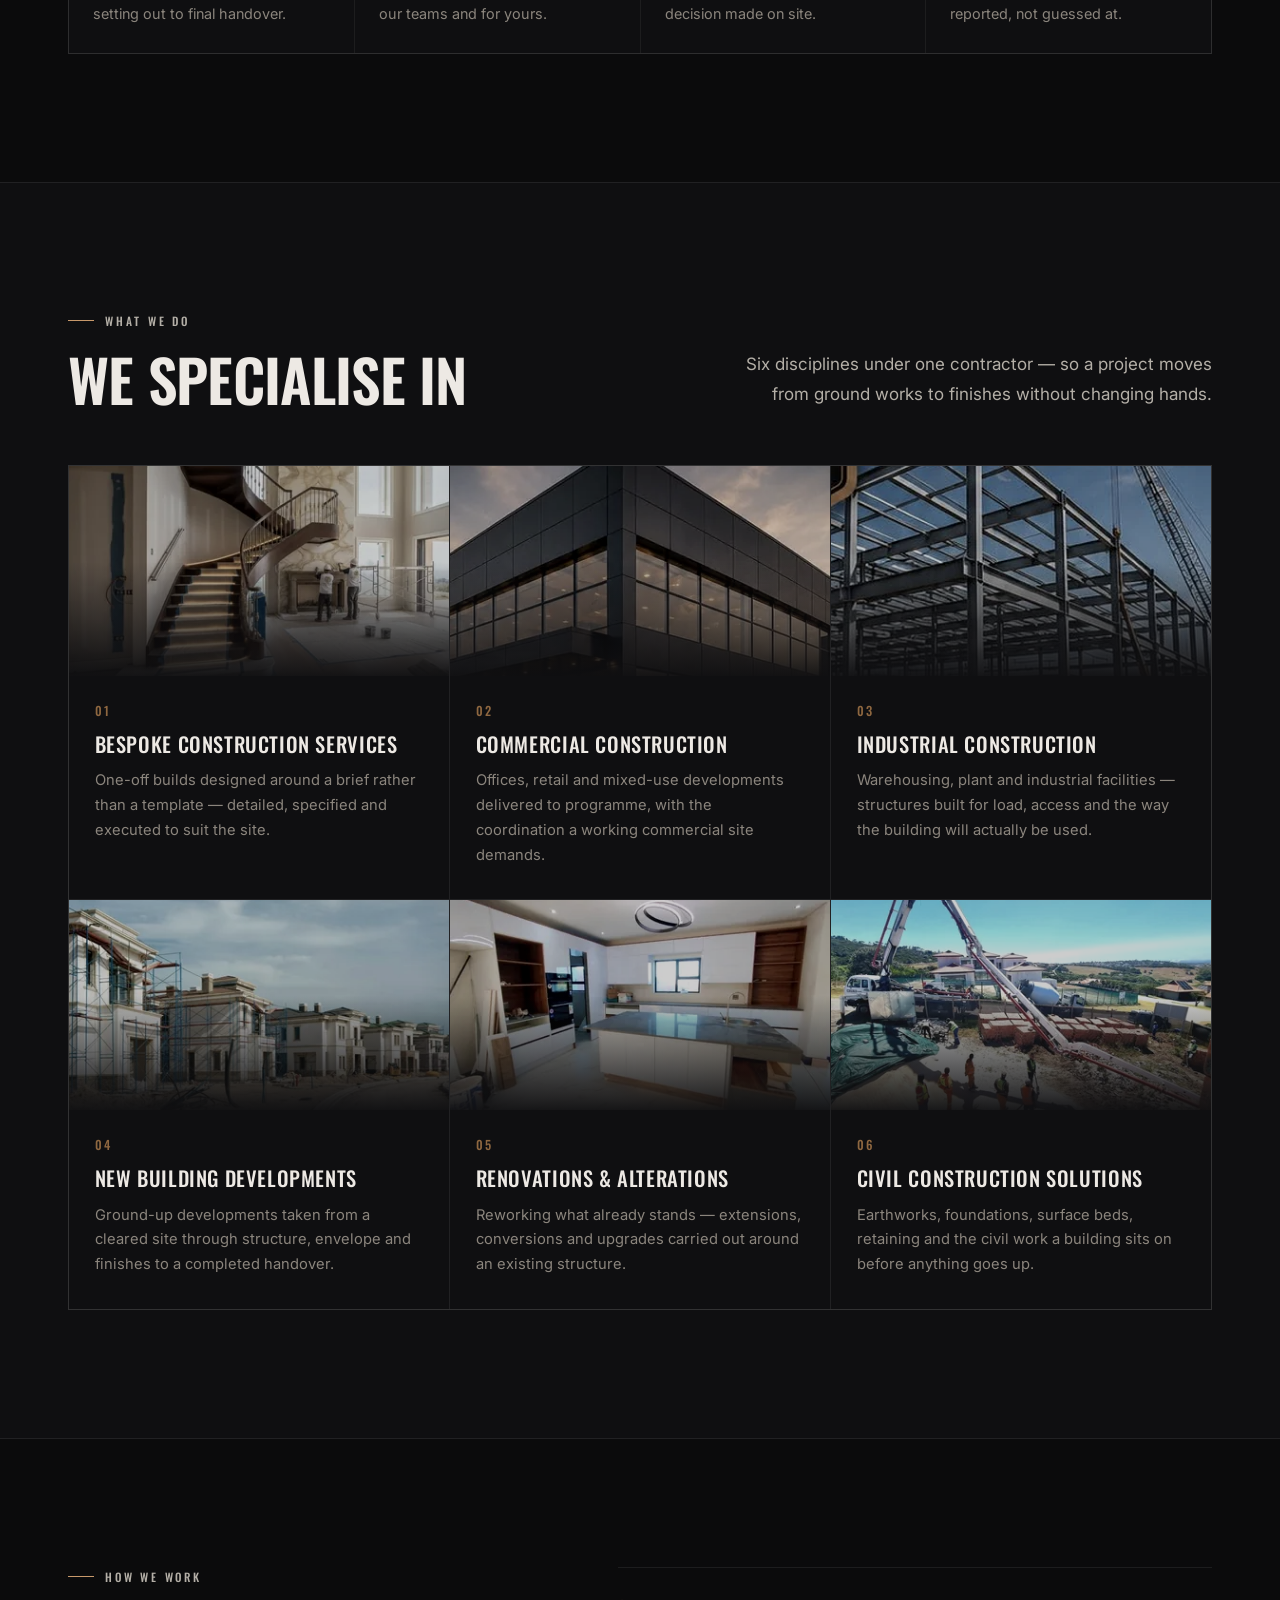
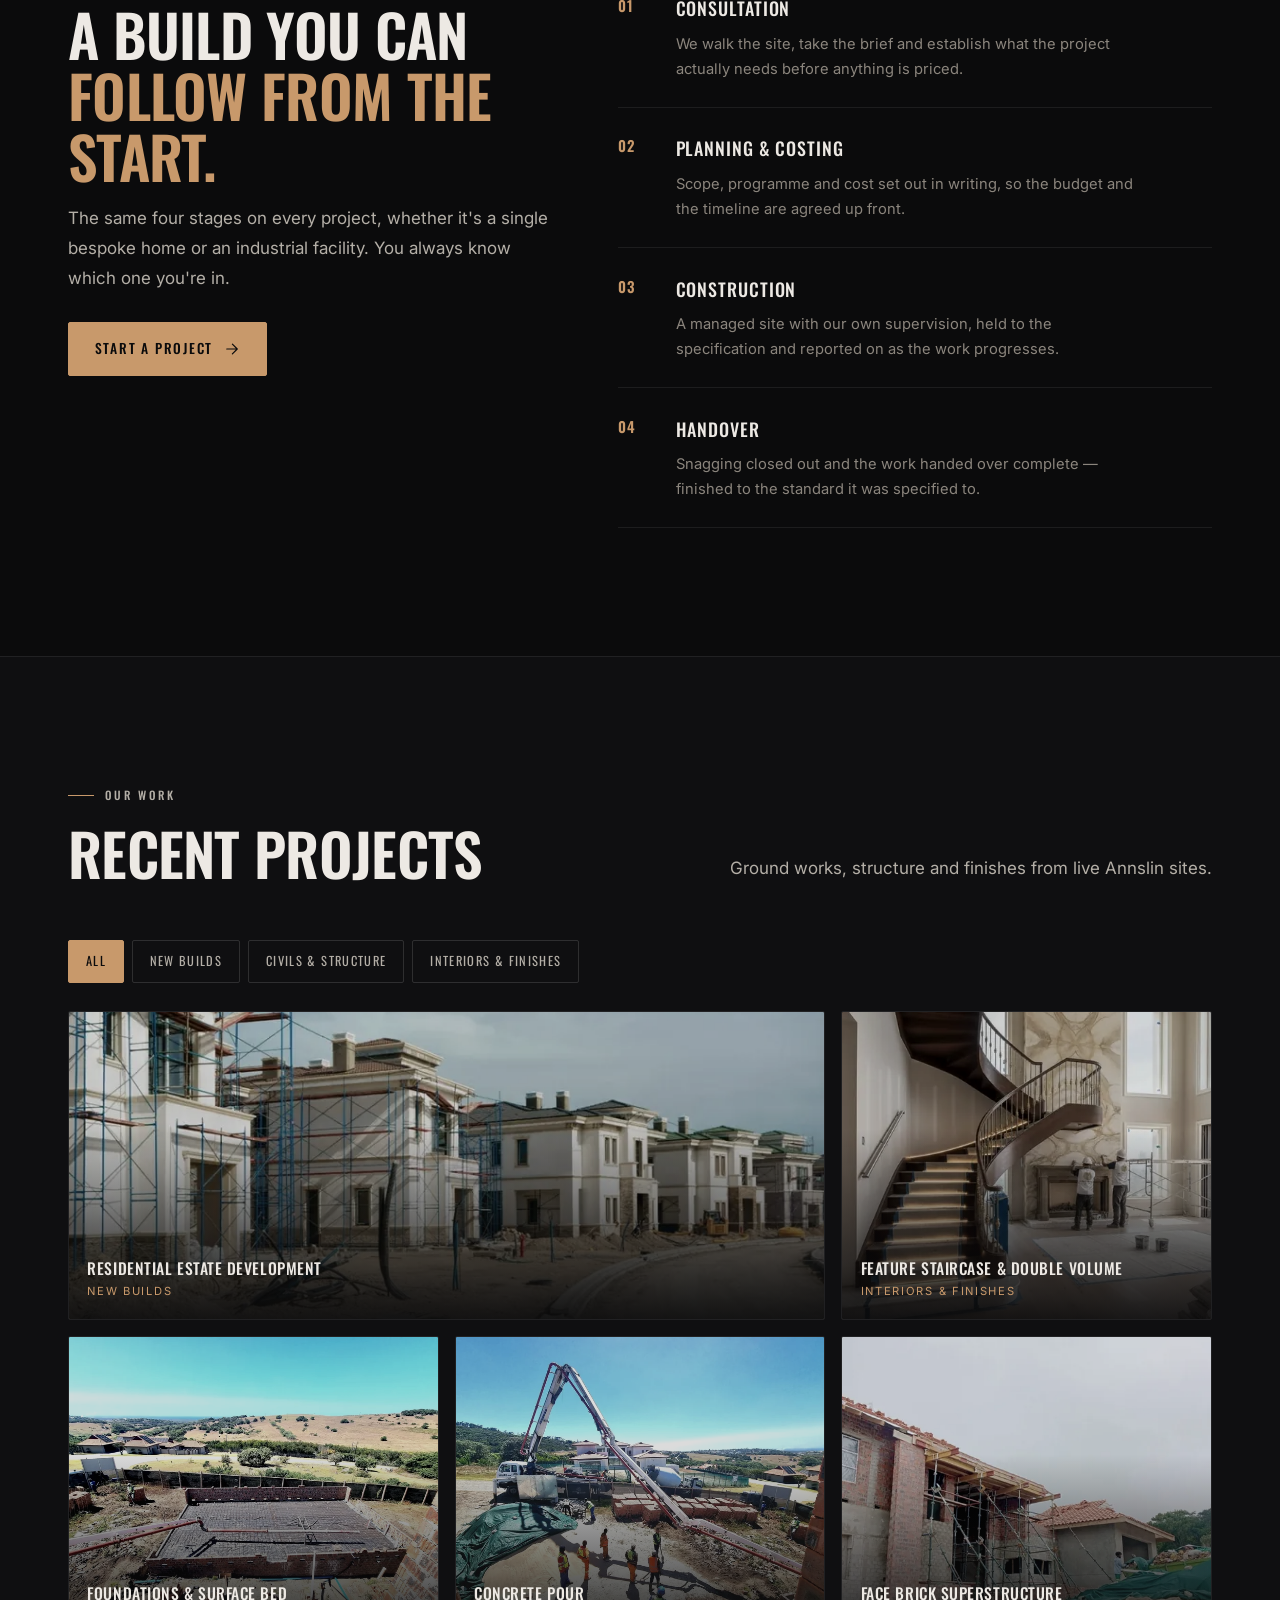
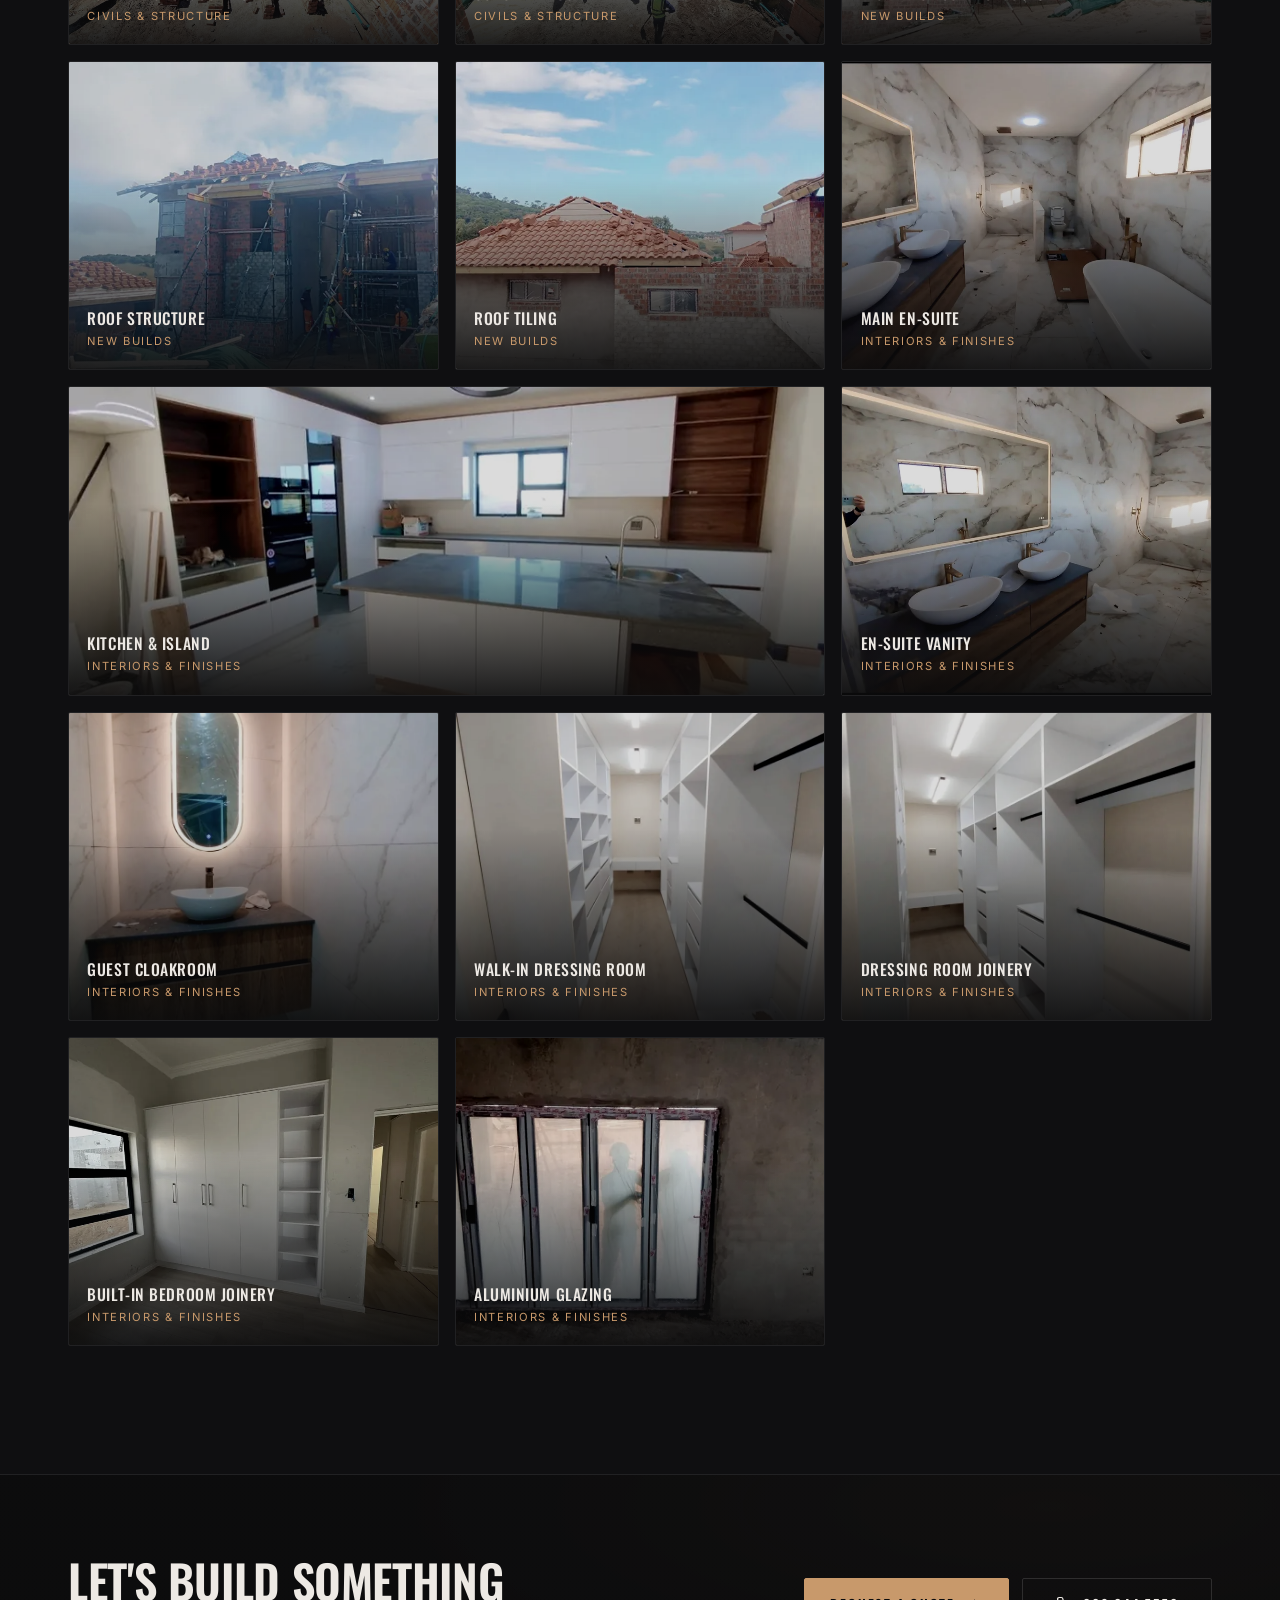
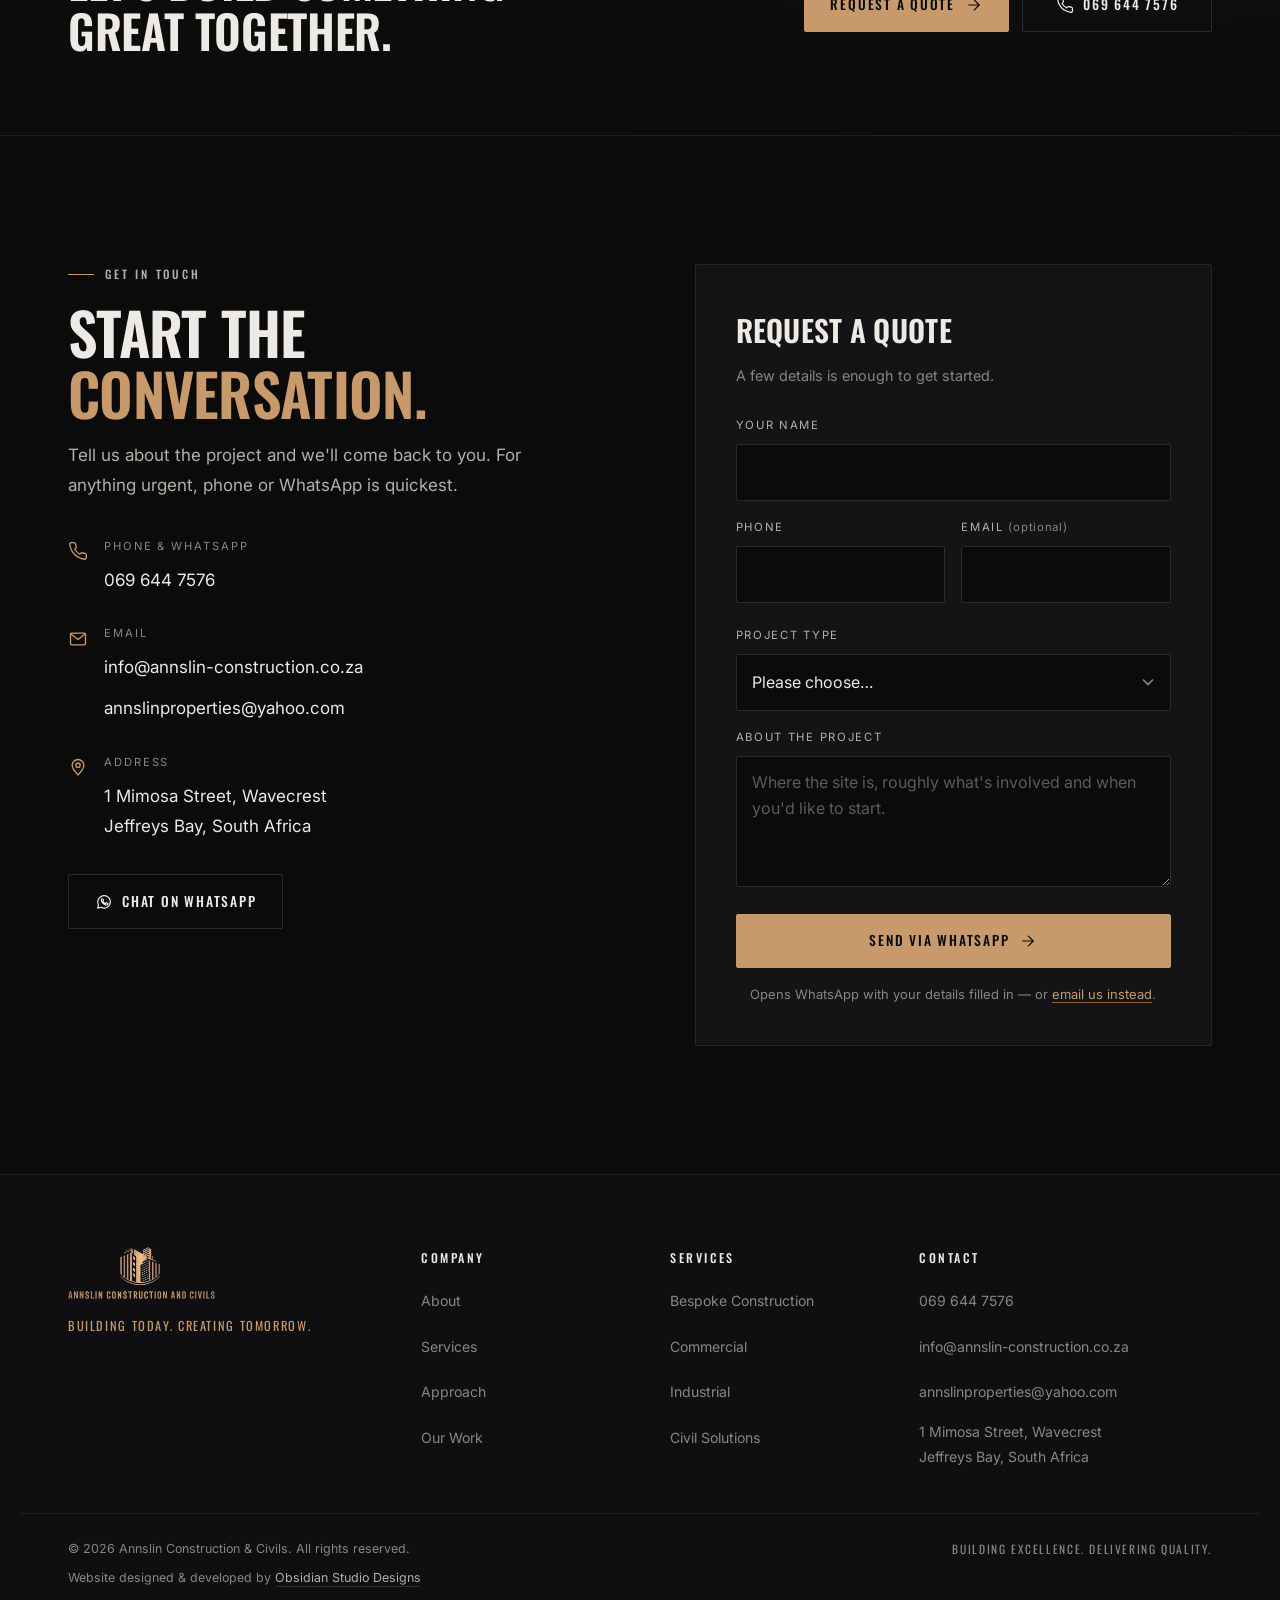
==== commit 1d458f1e: "Reword the footer studio credit Reads "Website designed & developed by Obsidian Studio Designs" inst" ====
--- a/index.html
+++ b/index.html
@@ -688,7 +688,7 @@
   <div class="wrap ftr__base">
     <p class="ftr__copy">&copy; <span id="yr">2026</span> Annslin Construction &amp; Civils. All rights reserved.</p>
     <p class="ftr__tag">Building Excellence. Delivering Quality.</p>
-    <p class="ftr__by">Site by
+    <p class="ftr__by">Website designed &amp; developed by
       <a href="https://obsidianstudiodesigns.co.za/" target="_blank" rel="noopener">Obsidian Studio Designs</a>
     </p>
   </div>
--- a/css/style.css
+++ b/css/style.css
@@ -495,6 +495,7 @@
 .ftr__by a{
   color:var(--text-2); border-bottom:1px solid var(--line-2);
   padding-bottom:1px; transition:color .25s, border-color .25s;
+  white-space:nowrap;              /* the studio name never breaks mid-way */
 }
 .ftr__by a:hover{ color:var(--gold); border-color:var(--gold); }
 
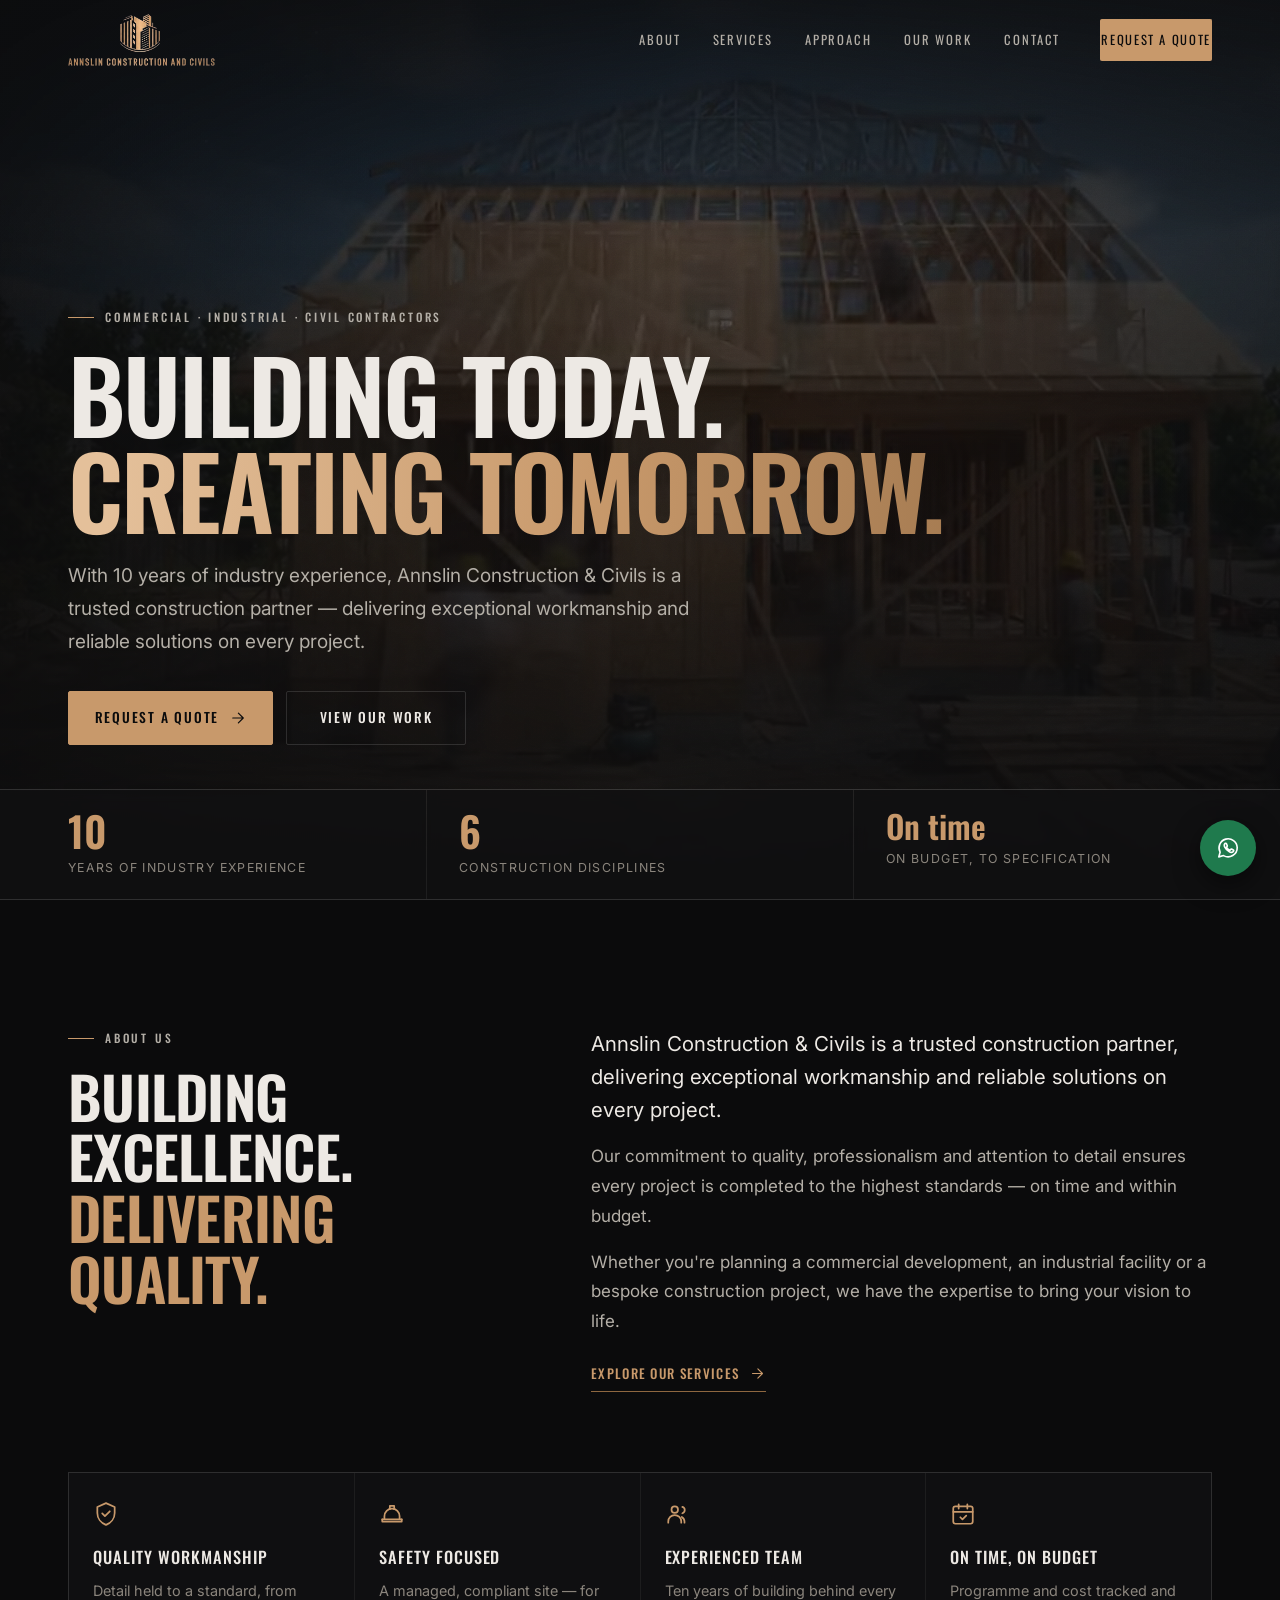
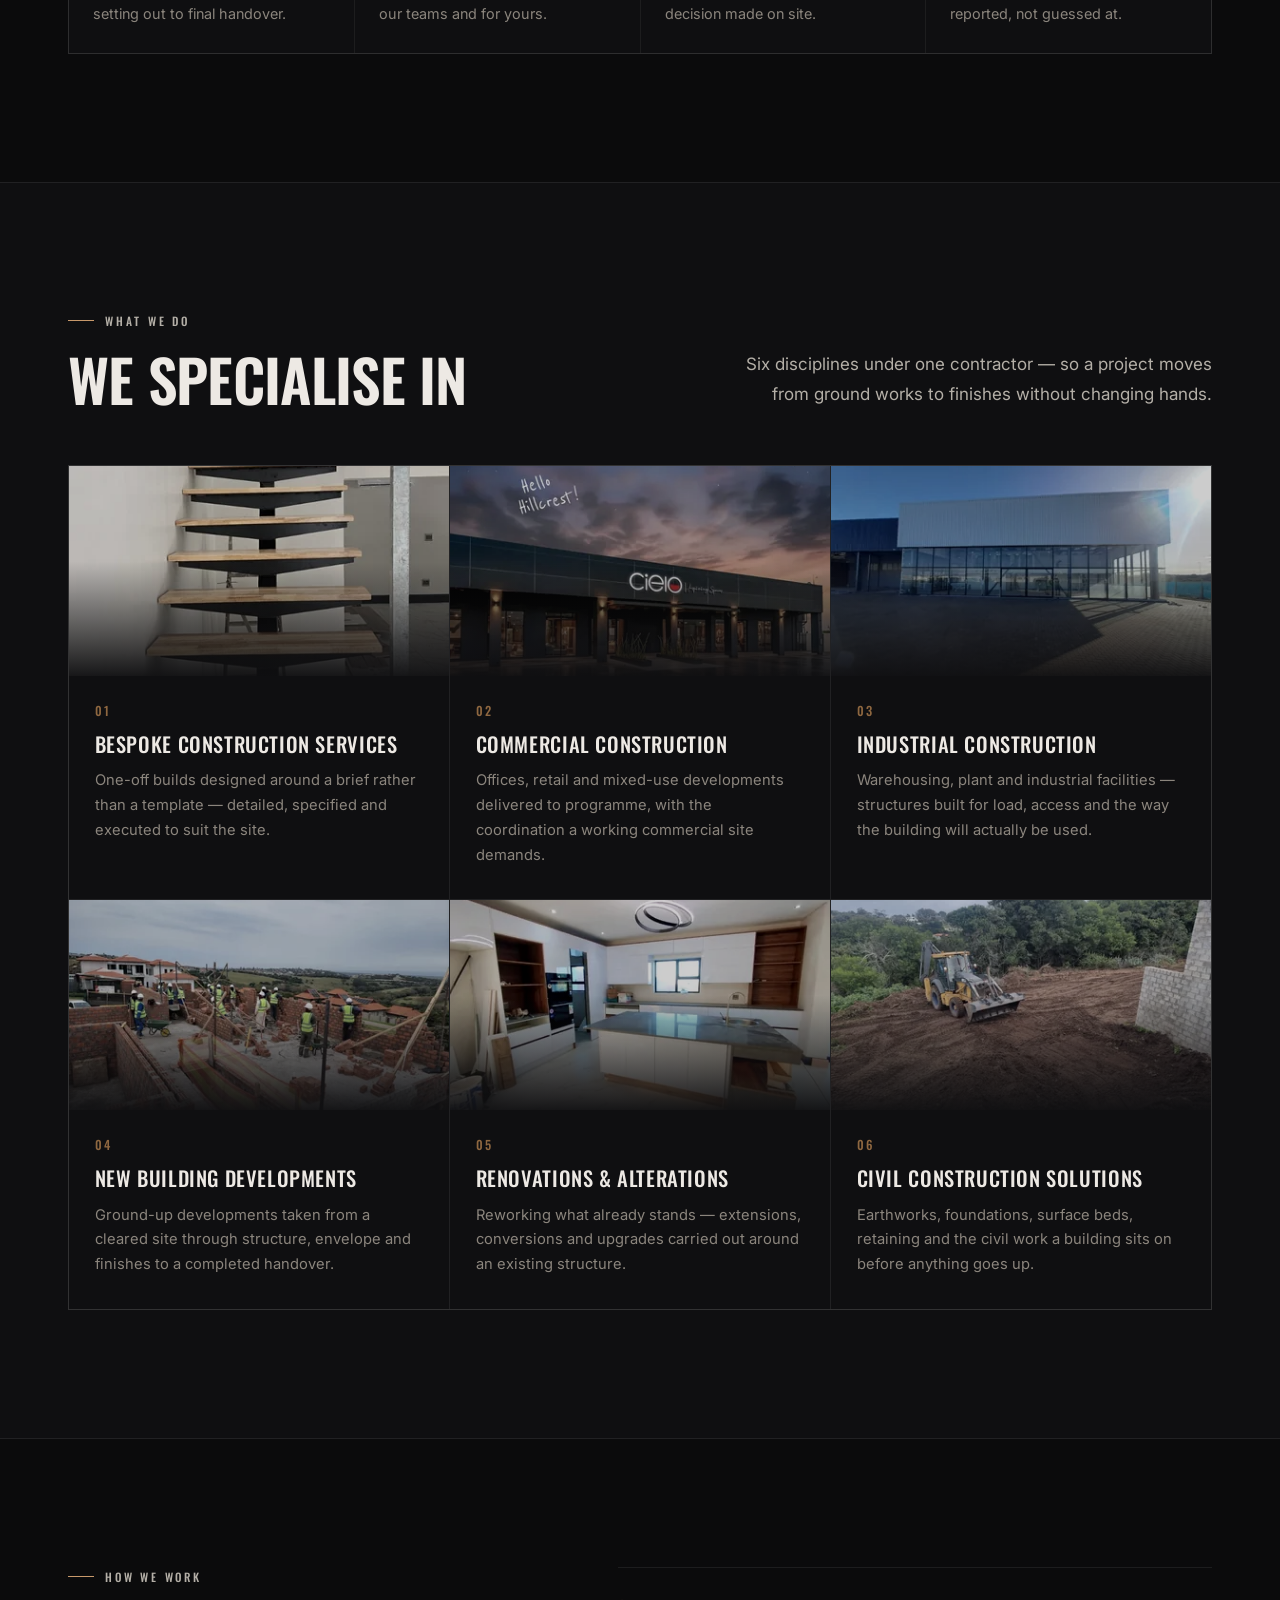
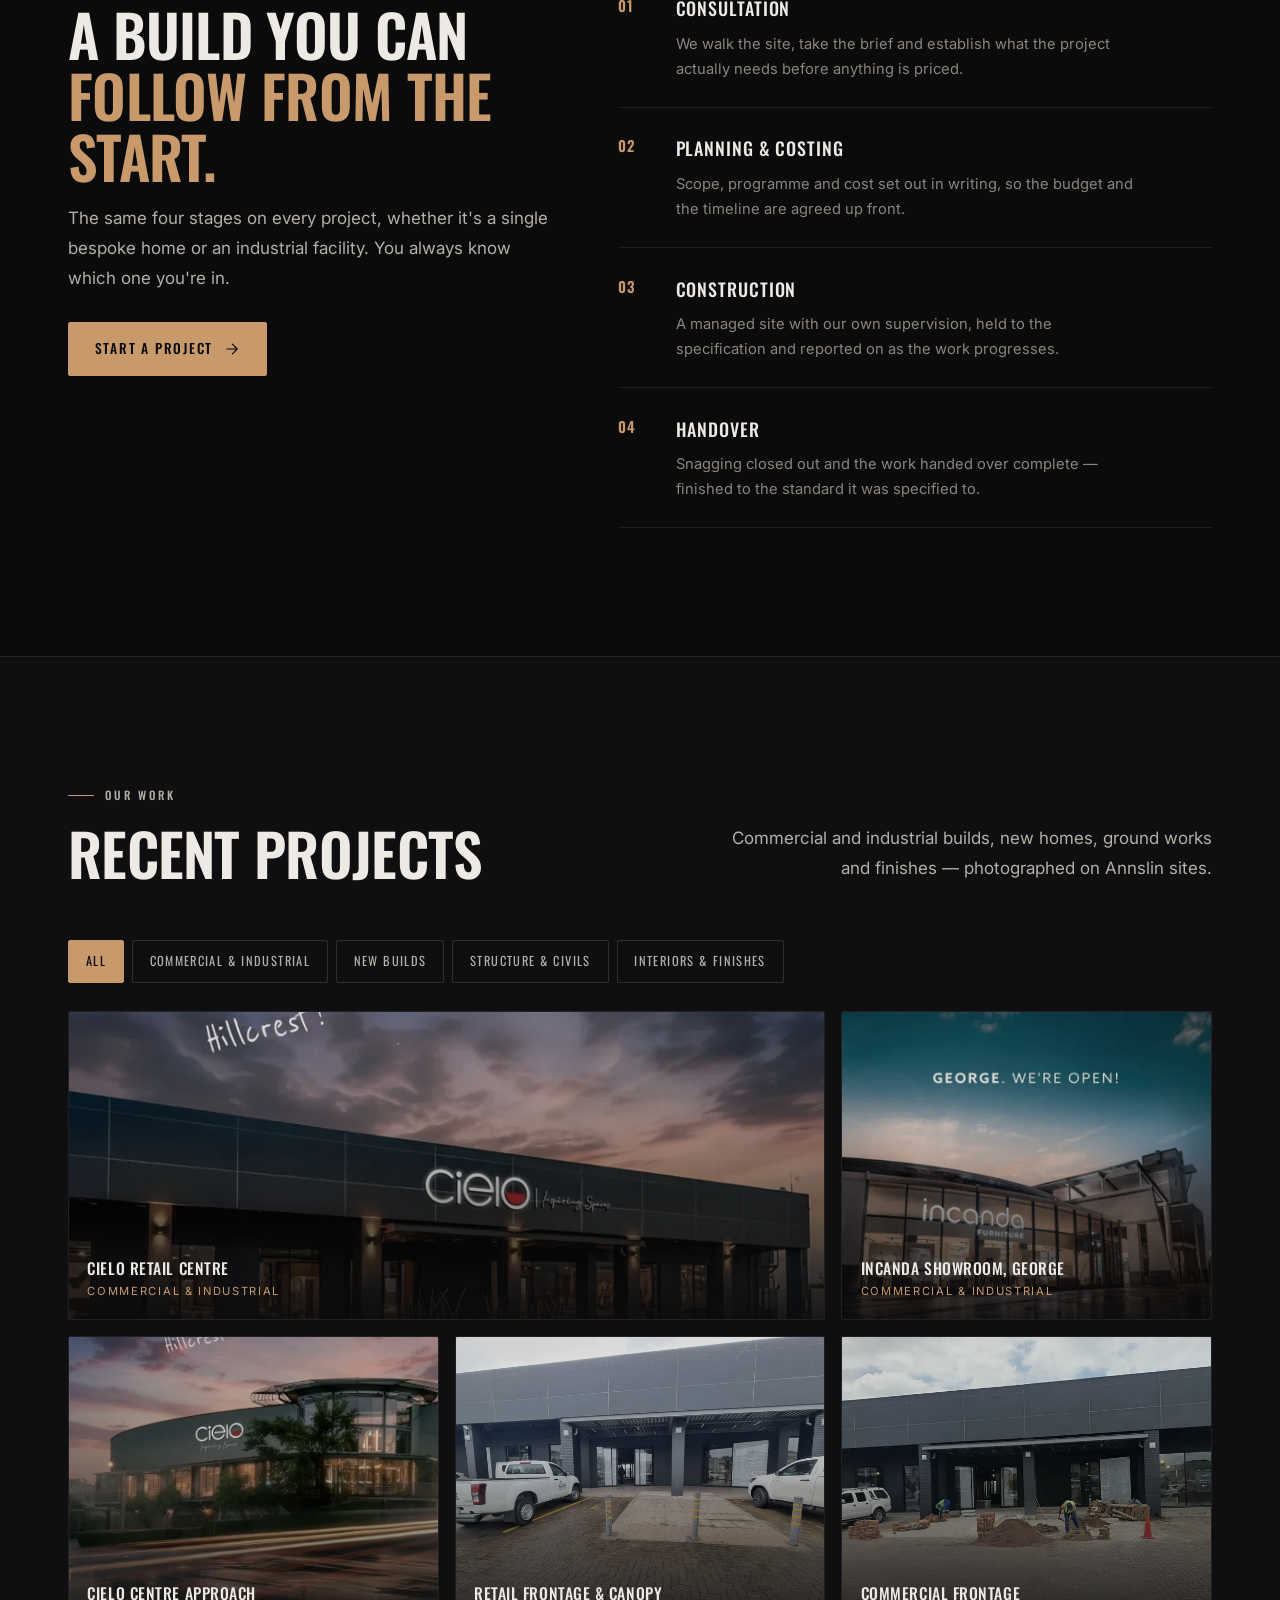
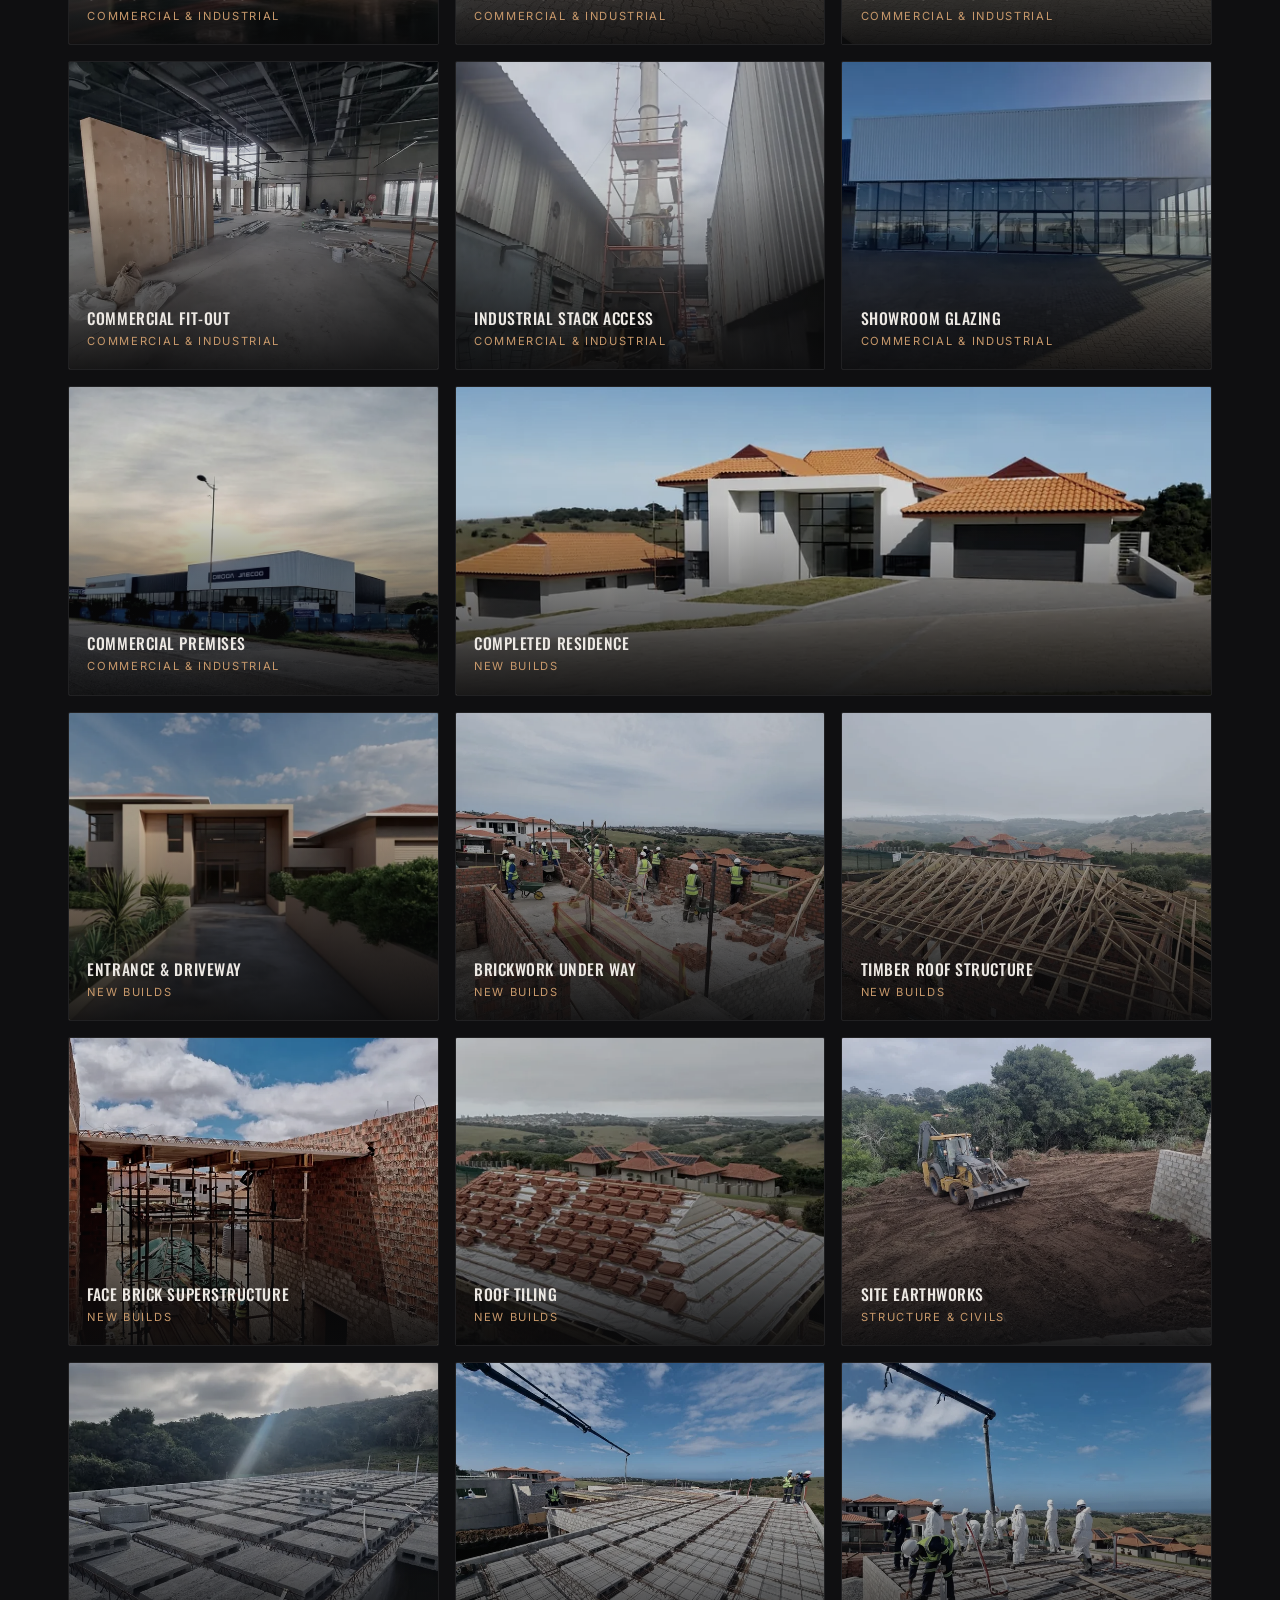
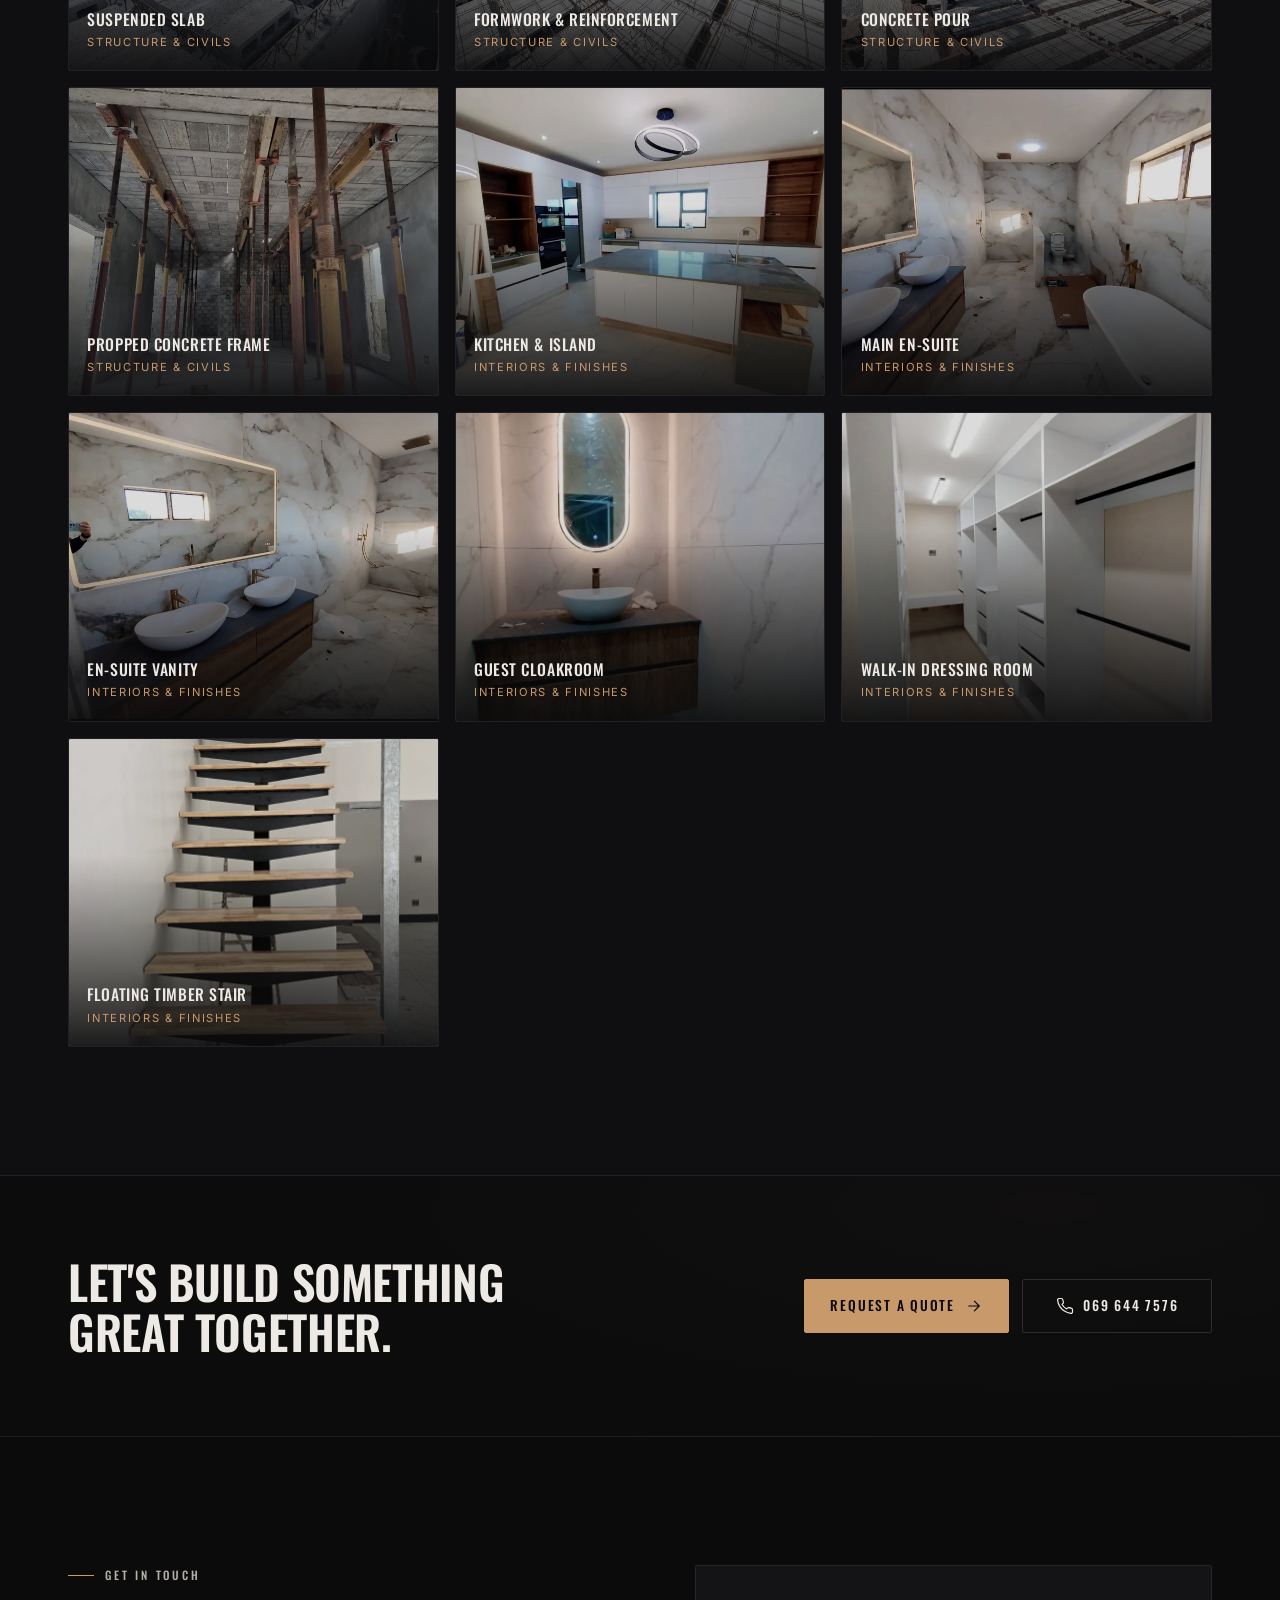
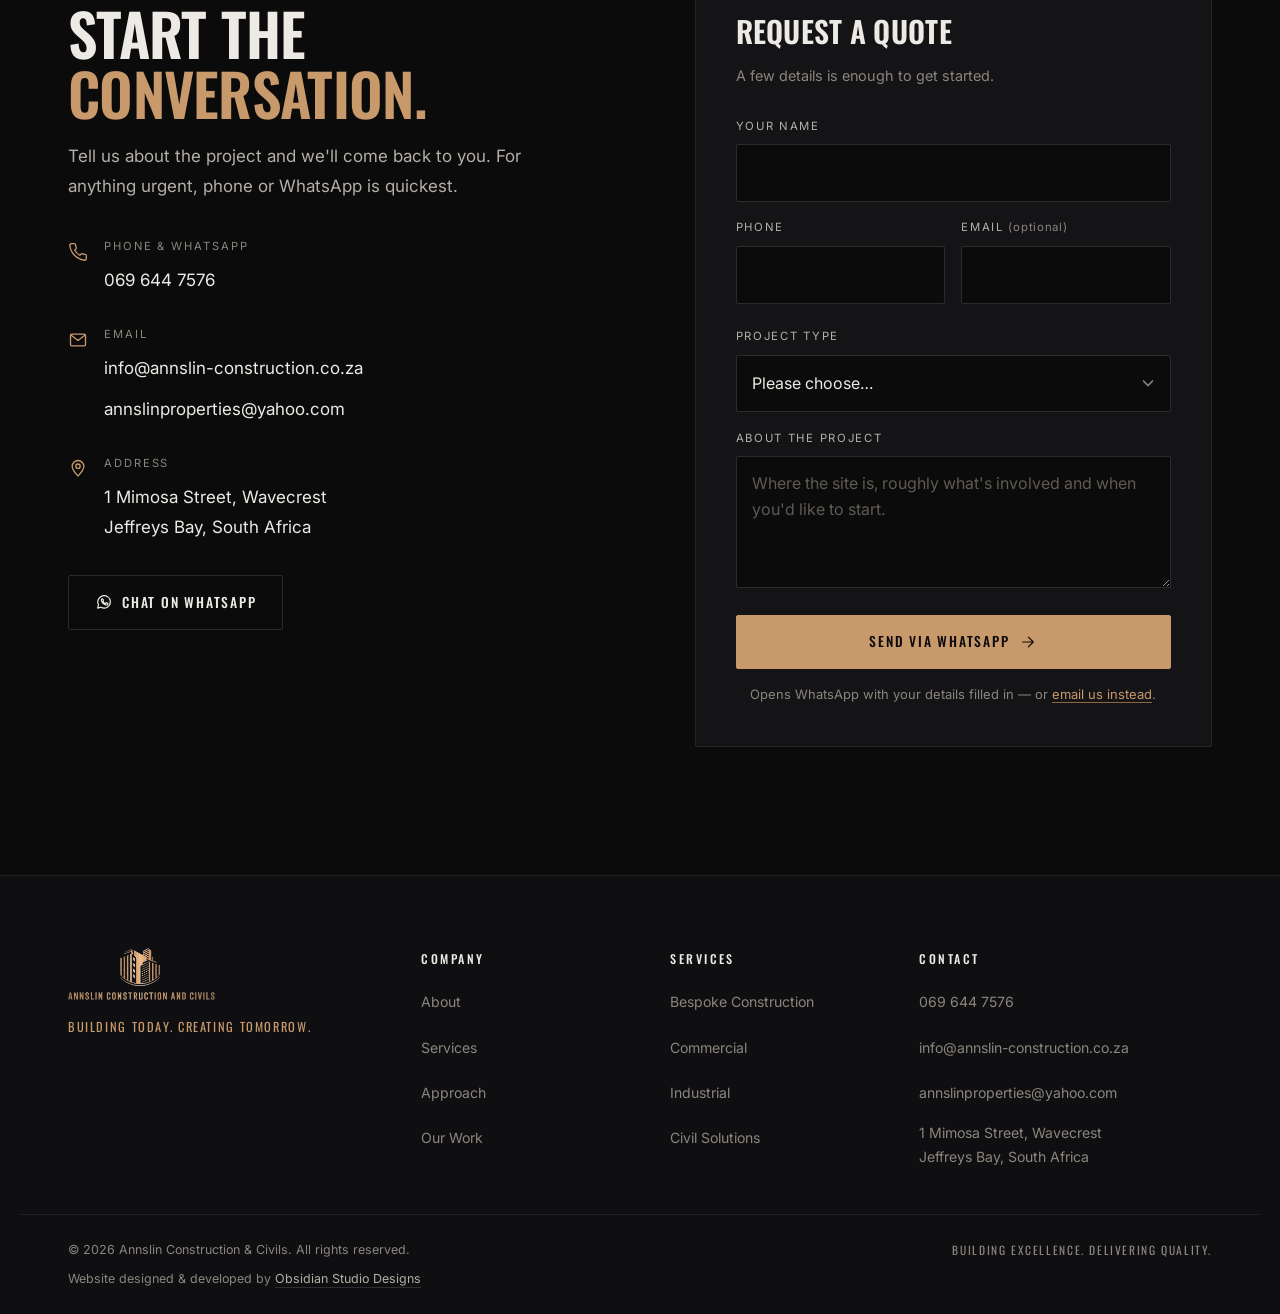
==== commit 5cc01073: "Rebuild Our Work from the new photo set The client replaced the contents of Our Work/ with 39 new ph" ====
--- a/index.html
+++ b/index.html
@@ -378,166 +378,278 @@
         <h2 class="h2">Recent projects</h2>
       </div>
       <p class="sec__note">
-        Ground works, structure and finishes from live Annslin sites.
+        Commercial and industrial builds, new homes, ground works and finishes —
+        photographed on Annslin sites.
       </p>
     </div>
 
     <div class="filters" role="group" aria-label="Filter projects">
       <button class="filt is-on" type="button" data-filter="all" aria-pressed="true">All</button>
-      <button class="filt" type="button" data-filter="new" aria-pressed="false">New builds</button>
-      <button class="filt" type="button" data-filter="civils" aria-pressed="false">Civils &amp; structure</button>
+      <button class="filt" type="button" data-filter="commercial" aria-pressed="false">Commercial &amp; industrial</button>
+      <button class="filt" type="button" data-filter="newbuild" aria-pressed="false">New builds</button>
+      <button class="filt" type="button" data-filter="civils" aria-pressed="false">Structure &amp; civils</button>
       <button class="filt" type="button" data-filter="interiors" aria-pressed="false">Interiors &amp; finishes</button>
     </div>
 
     <ul class="grid" id="grid">
-      <li class="tile tile--wide" data-cat="new">
-        <button type="button" class="tile__btn" data-full="assets/img/work/estate-homes.jpg"
-                data-title="Residential estate development" data-desc="Multi-unit new build at structure and plaster stage, with kerbing and services in.">
-          <picture>
-            <source type="image/webp" srcset="assets/img/work/estate-homes-800.webp 800w, assets/img/work/estate-homes.webp 1439w" sizes="(max-width:640px) 92vw, (max-width:1024px) 46vw, 62vw">
-            <img src="assets/img/work/estate-homes-800.jpg" alt="A row of double-storey homes under construction on an estate street, with scaffolding up and roofs tiled." width="1439" height="1206" loading="lazy" decoding="async">
-          </picture>
-          <span class="tile__cap"><strong>Residential estate development</strong><em>New builds</em></span>
-        </button>
-      </li>
-      <li class="tile" data-cat="interiors">
-        <button type="button" class="tile__btn" data-full="assets/img/work/staircase-atrium.jpg"
-                data-title="Feature staircase &amp; double volume" data-desc="Curved timber stair with lit treads, stone feature wall and fireplace in a double-volume entrance.">
-          <picture>
-            <source type="image/webp" srcset="assets/img/work/staircase-atrium-800.webp 800w, assets/img/work/staircase-atrium.webp 1440w" sizes="(max-width:640px) 92vw, (max-width:1024px) 46vw, 31vw">
-            <img src="assets/img/work/staircase-atrium-800.jpg" alt="Curved timber staircase with lit treads beside a stone feature wall in a double-volume room." width="1440" height="754" loading="lazy" decoding="async">
-          </picture>
-          <span class="tile__cap"><strong>Feature staircase &amp; double volume</strong><em>Interiors &amp; finishes</em></span>
+      <li class="tile tile--wide" data-cat="commercial">
+        <button type="button" class="tile__btn" data-full="assets/img/work/cielo-centre.jpg"
+                data-title="Cielo retail centre" data-desc="Completed retail development photographed at dusk.">
+          <picture>
+            <source type="image/webp" srcset="assets/img/work/cielo-centre-800.webp 800w, assets/img/work/cielo-centre.webp 1600w" sizes="(max-width:640px) 92vw, (max-width:1024px) 46vw, 62vw">
+            <img src="assets/img/work/cielo-centre-800.jpg" alt="A completed retail centre lit up at dusk with its signage on." width="1600" height="1155" loading="lazy" decoding="async">
+          </picture>
+          <span class="tile__cap"><strong>Cielo retail centre</strong><em>Commercial &amp; industrial</em></span>
+        </button>
+      </li>
+      <li class="tile" data-cat="commercial">
+        <button type="button" class="tile__btn" data-full="assets/img/work/incanda-showroom.jpg"
+                data-title="Incanda showroom, George" data-desc="Retail shopfront and fit-out complete and trading.">
+          <picture>
+            <source type="image/webp" srcset="assets/img/work/incanda-showroom-800.webp 800w, assets/img/work/incanda-showroom.webp 1080w" sizes="(max-width:640px) 92vw, (max-width:1024px) 46vw, 31vw">
+            <img src="assets/img/work/incanda-showroom-800.jpg" alt="A glazed furniture showroom lit from within at dusk." width="1080" height="1007" loading="lazy" decoding="async">
+          </picture>
+          <span class="tile__cap"><strong>Incanda showroom, George</strong><em>Commercial &amp; industrial</em></span>
+        </button>
+      </li>
+      <li class="tile" data-cat="commercial">
+        <button type="button" class="tile__btn" data-full="assets/img/work/cielo-approach.jpg"
+                data-title="Cielo centre approach" data-desc="The finished centre seen from the approach road at last light.">
+          <picture>
+            <source type="image/webp" srcset="assets/img/work/cielo-approach-800.webp 800w, assets/img/work/cielo-approach.webp 975w" sizes="(max-width:640px) 92vw, (max-width:1024px) 46vw, 31vw">
+            <img src="assets/img/work/cielo-approach-800.jpg" alt="A retail centre at dusk seen from the approach road." width="975" height="1600" loading="lazy" decoding="async">
+          </picture>
+          <span class="tile__cap"><strong>Cielo centre approach</strong><em>Commercial &amp; industrial</em></span>
+        </button>
+      </li>
+      <li class="tile" data-cat="commercial">
+        <button type="button" class="tile__btn" data-full="assets/img/work/retail-canopy.jpg"
+                data-title="Retail frontage &amp; canopy" data-desc="Completed shopfronts with entrance canopy, kerbing and parking.">
+          <picture>
+            <source type="image/webp" srcset="assets/img/work/retail-canopy-800.webp 800w, assets/img/work/retail-canopy.webp 1600w" sizes="(max-width:640px) 92vw, (max-width:1024px) 46vw, 31vw">
+            <img src="assets/img/work/retail-canopy-800.jpg" alt="A completed dark-clad retail frontage with an entrance canopy and parking bays." width="1600" height="1200" loading="lazy" decoding="async">
+          </picture>
+          <span class="tile__cap"><strong>Retail frontage &amp; canopy</strong><em>Commercial &amp; industrial</em></span>
+        </button>
+      </li>
+      <li class="tile" data-cat="commercial">
+        <button type="button" class="tile__btn" data-full="assets/img/work/commercial-frontage.jpg"
+                data-title="Commercial frontage" data-desc="Shopfronts complete while the entrance paving is still being laid.">
+          <picture>
+            <source type="image/webp" srcset="assets/img/work/commercial-frontage-800.webp 800w, assets/img/work/commercial-frontage.webp 1600w" sizes="(max-width:640px) 92vw, (max-width:1024px) 46vw, 31vw">
+            <img src="assets/img/work/commercial-frontage-800.jpg" alt="A commercial building frontage with paving under construction outside." width="1600" height="1200" loading="lazy" decoding="async">
+          </picture>
+          <span class="tile__cap"><strong>Commercial frontage</strong><em>Commercial &amp; industrial</em></span>
+        </button>
+      </li>
+      <li class="tile" data-cat="commercial">
+        <button type="button" class="tile__btn" data-full="assets/img/work/interior-fitout.jpg"
+                data-title="Commercial fit-out" data-desc="Internal fit-out under way below exposed ceiling services.">
+          <picture>
+            <source type="image/webp" srcset="assets/img/work/interior-fitout-800.webp 800w, assets/img/work/interior-fitout.webp 1600w" sizes="(max-width:640px) 92vw, (max-width:1024px) 46vw, 31vw">
+            <img src="assets/img/work/interior-fitout-800.jpg" alt="The interior of a commercial unit being fitted out, with exposed steel ceiling services." width="1600" height="1200" loading="lazy" decoding="async">
+          </picture>
+          <span class="tile__cap"><strong>Commercial fit-out</strong><em>Commercial &amp; industrial</em></span>
+        </button>
+      </li>
+      <li class="tile" data-cat="commercial">
+        <button type="button" class="tile__btn" data-full="assets/img/work/industrial-stack.jpg"
+                data-title="Industrial stack access" data-desc="Scaffold access erected to an industrial flue.">
+          <picture>
+            <source type="image/webp" srcset="assets/img/work/industrial-stack-800.webp 800w, assets/img/work/industrial-stack.webp 960w" sizes="(max-width:640px) 92vw, (max-width:1024px) 46vw, 31vw">
+            <img src="assets/img/work/industrial-stack-800.jpg" alt="Scaffolding erected around a tall industrial flue between two buildings." width="960" height="1280" loading="lazy" decoding="async">
+          </picture>
+          <span class="tile__cap"><strong>Industrial stack access</strong><em>Commercial &amp; industrial</em></span>
+        </button>
+      </li>
+      <li class="tile" data-cat="commercial">
+        <button type="button" class="tile__btn" data-full="assets/img/work/showroom-glazing.jpg"
+                data-title="Showroom glazing" data-desc="Full-height shopfront glazing to a new commercial building.">
+          <picture>
+            <source type="image/webp" srcset="assets/img/work/showroom-glazing-800.webp 800w, assets/img/work/showroom-glazing.webp 1280w" sizes="(max-width:640px) 92vw, (max-width:1024px) 46vw, 31vw">
+            <img src="assets/img/work/showroom-glazing-800.jpg" alt="A large new commercial building with full-height glazed shopfronts." width="1280" height="720" loading="lazy" decoding="async">
+          </picture>
+          <span class="tile__cap"><strong>Showroom glazing</strong><em>Commercial &amp; industrial</em></span>
+        </button>
+      </li>
+      <li class="tile" data-cat="commercial">
+        <button type="button" class="tile__btn" data-full="assets/img/work/commercial-dusk.jpg"
+                data-title="Commercial premises" data-desc="Completed commercial premises at dusk.">
+          <picture>
+            <source type="image/webp" srcset="assets/img/work/commercial-dusk-800.webp 800w, assets/img/work/commercial-dusk.webp 1456w" sizes="(max-width:640px) 92vw, (max-width:1024px) 46vw, 31vw">
+            <img src="assets/img/work/commercial-dusk-800.jpg" alt="A completed single-storey commercial building photographed at dusk." width="1456" height="1230" loading="lazy" decoding="async">
+          </picture>
+          <span class="tile__cap"><strong>Commercial premises</strong><em>Commercial &amp; industrial</em></span>
+        </button>
+      </li>
+      <li class="tile tile--wide" data-cat="newbuild">
+        <button type="button" class="tile__btn" data-full="assets/img/work/home-complete.jpg"
+                data-title="Completed residence" data-desc="Handed over — roof, plaster, paving and driveway complete.">
+          <picture>
+            <source type="image/webp" srcset="assets/img/work/home-complete-800.webp 800w, assets/img/work/home-complete.webp 1600w" sizes="(max-width:640px) 92vw, (max-width:1024px) 46vw, 62vw">
+            <img src="assets/img/work/home-complete-800.jpg" alt="A completed modern home with a terracotta tiled roof and finished driveway." width="1600" height="800" loading="lazy" decoding="async">
+          </picture>
+          <span class="tile__cap"><strong>Completed residence</strong><em>New builds</em></span>
+        </button>
+      </li>
+      <li class="tile" data-cat="newbuild">
+        <button type="button" class="tile__btn" data-full="assets/img/work/home-entrance.jpg"
+                data-title="Entrance &amp; driveway" data-desc="Completed entrance elevation with the driveway cast and finished.">
+          <picture>
+            <source type="image/webp" srcset="assets/img/work/home-entrance-800.webp 800w, assets/img/work/home-entrance.webp 1080w" sizes="(max-width:640px) 92vw, (max-width:1024px) 46vw, 31vw">
+            <img src="assets/img/work/home-entrance-800.jpg" alt="The completed entrance elevation of a modern home with a finished driveway." width="1080" height="1135" loading="lazy" decoding="async">
+          </picture>
+          <span class="tile__cap"><strong>Entrance &amp; driveway</strong><em>New builds</em></span>
+        </button>
+      </li>
+      <li class="tile" data-cat="newbuild">
+        <button type="button" class="tile__btn" data-full="assets/img/work/brickwork-crew.jpg"
+                data-title="Brickwork under way" data-desc="The team building superstructure walls off a completed slab.">
+          <picture>
+            <source type="image/webp" srcset="assets/img/work/brickwork-crew-800.webp 800w, assets/img/work/brickwork-crew.webp 1600w" sizes="(max-width:640px) 92vw, (max-width:1024px) 46vw, 31vw">
+            <img src="assets/img/work/brickwork-crew-800.jpg" alt="A bricklaying team building walls on a completed slab with coastal hills behind." width="1600" height="1200" loading="lazy" decoding="async">
+          </picture>
+          <span class="tile__cap"><strong>Brickwork under way</strong><em>New builds</em></span>
+        </button>
+      </li>
+      <li class="tile" data-cat="newbuild">
+        <button type="button" class="tile__btn" data-full="assets/img/work/roof-structure.jpg"
+                data-title="Timber roof structure" data-desc="Trusses and purlins set out over new face brick walls.">
+          <picture>
+            <source type="image/webp" srcset="assets/img/work/roof-structure-800.webp 800w, assets/img/work/roof-structure.webp 1600w" sizes="(max-width:640px) 92vw, (max-width:1024px) 46vw, 31vw">
+            <img src="assets/img/work/roof-structure-800.jpg" alt="A timber roof structure set out over new face brick walls." width="1600" height="1200" loading="lazy" decoding="async">
+          </picture>
+          <span class="tile__cap"><strong>Timber roof structure</strong><em>New builds</em></span>
+        </button>
+      </li>
+      <li class="tile" data-cat="newbuild">
+        <button type="button" class="tile__btn" data-full="assets/img/work/facebrick-scaffold.jpg"
+                data-title="Face brick superstructure" data-desc="Face brick walls rising with scaffold access to the upper level.">
+          <picture>
+            <source type="image/webp" srcset="assets/img/work/facebrick-scaffold-800.webp 800w, assets/img/work/facebrick-scaffold.webp 1439w" sizes="(max-width:640px) 92vw, (max-width:1024px) 46vw, 31vw">
+            <img src="assets/img/work/facebrick-scaffold-800.jpg" alt="Face brick walls under construction with scaffolding to the upper level." width="1439" height="1067" loading="lazy" decoding="async">
+          </picture>
+          <span class="tile__cap"><strong>Face brick superstructure</strong><em>New builds</em></span>
+        </button>
+      </li>
+      <li class="tile" data-cat="newbuild">
+        <button type="button" class="tile__btn" data-full="assets/img/work/roof-tiling.jpg"
+                data-title="Roof tiling" data-desc="Tiles loaded out and laid over battens and underlay.">
+          <picture>
+            <source type="image/webp" srcset="assets/img/work/roof-tiling-800.webp 800w, assets/img/work/roof-tiling.webp 1600w" sizes="(max-width:640px) 92vw, (max-width:1024px) 46vw, 31vw">
+            <img src="assets/img/work/roof-tiling-800.jpg" alt="Roof tiles being laid over battens and underlay, seen from above." width="1600" height="900" loading="lazy" decoding="async">
+          </picture>
+          <span class="tile__cap"><strong>Roof tiling</strong><em>New builds</em></span>
         </button>
       </li>
       <li class="tile" data-cat="civils">
-        <button type="button" class="tile__btn" data-full="assets/img/work/foundation-surface-bed.jpg"
-                data-title="Foundations &amp; surface bed" data-desc="Reinforced surface bed laid over damp-proofing inside new brick foundation walls.">
-          <picture>
-            <source type="image/webp" srcset="assets/img/work/foundation-surface-bed-800.webp 800w, assets/img/work/foundation-surface-bed.webp 1600w" sizes="(max-width:640px) 92vw, (max-width:1024px) 46vw, 31vw">
-            <img src="assets/img/work/foundation-surface-bed-800.jpg" alt="Aerial view of a reinforced surface bed and brick foundation walls on a coastal site." width="1600" height="1200" loading="lazy" decoding="async">
-          </picture>
-          <span class="tile__cap"><strong>Foundations &amp; surface bed</strong><em>Civils &amp; structure</em></span>
+        <button type="button" class="tile__btn" data-full="assets/img/work/site-earthworks.jpg"
+                data-title="Site earthworks" data-desc="Cut and levelled to platform before foundations are set out.">
+          <picture>
+            <source type="image/webp" srcset="assets/img/work/site-earthworks-800.webp 800w, assets/img/work/site-earthworks.webp 1600w" sizes="(max-width:640px) 92vw, (max-width:1024px) 46vw, 31vw">
+            <img src="assets/img/work/site-earthworks-800.jpg" alt="A backhoe loader levelling a cleared site next to a new retaining wall." width="1600" height="1200" loading="lazy" decoding="async">
+          </picture>
+          <span class="tile__cap"><strong>Site earthworks</strong><em>Structure &amp; civils</em></span>
+        </button>
+      </li>
+      <li class="tile" data-cat="civils">
+        <button type="button" class="tile__btn" data-full="assets/img/work/suspended-slab.jpg"
+                data-title="Suspended slab" data-desc="Rib-and-block flooring laid out ready for the topping pour.">
+          <picture>
+            <source type="image/webp" srcset="assets/img/work/suspended-slab-800.webp 800w, assets/img/work/suspended-slab.webp 1280w" sizes="(max-width:640px) 92vw, (max-width:1024px) 46vw, 31vw">
+            <img src="assets/img/work/suspended-slab-800.jpg" alt="An aerial view of rib-and-block suspended flooring laid across a building." width="1280" height="960" loading="lazy" decoding="async">
+          </picture>
+          <span class="tile__cap"><strong>Suspended slab</strong><em>Structure &amp; civils</em></span>
+        </button>
+      </li>
+      <li class="tile" data-cat="civils">
+        <button type="button" class="tile__btn" data-full="assets/img/work/slab-formwork.jpg"
+                data-title="Formwork &amp; reinforcement" data-desc="Deck formwork and steel fixed, with the crane in position.">
+          <picture>
+            <source type="image/webp" srcset="assets/img/work/slab-formwork-800.webp 800w, assets/img/work/slab-formwork.webp 1600w" sizes="(max-width:640px) 92vw, (max-width:1024px) 46vw, 31vw">
+            <img src="assets/img/work/slab-formwork-800.jpg" alt="Deck formwork and fixed reinforcement on a slab with a crane boom overhead." width="1600" height="1200" loading="lazy" decoding="async">
+          </picture>
+          <span class="tile__cap"><strong>Formwork &amp; reinforcement</strong><em>Structure &amp; civils</em></span>
         </button>
       </li>
       <li class="tile" data-cat="civils">
         <button type="button" class="tile__btn" data-full="assets/img/work/concrete-pour.jpg"
-                data-title="Concrete pour" data-desc="Boom pump placing concrete on a sloped site, with the crew and ready-mix in position.">
+                data-title="Concrete pour" data-desc="Placing and levelling concrete across a suspended slab.">
           <picture>
             <source type="image/webp" srcset="assets/img/work/concrete-pour-800.webp 800w, assets/img/work/concrete-pour.webp 1600w" sizes="(max-width:640px) 92vw, (max-width:1024px) 46vw, 31vw">
-            <img src="assets/img/work/concrete-pour-800.jpg" alt="Concrete boom pump extended over a construction site with crew and a ready-mix truck." width="1600" height="1200" loading="lazy" decoding="async">
-          </picture>
-          <span class="tile__cap"><strong>Concrete pour</strong><em>Civils &amp; structure</em></span>
-        </button>
-      </li>
-      <li class="tile" data-cat="new">
-        <button type="button" class="tile__btn" data-full="assets/img/work/superstructure.jpg"
-                data-title="Face brick superstructure" data-desc="Double-storey superstructure with roof tiles loaded out and scaffolding to the facade.">
-          <picture>
-            <source type="image/webp" srcset="assets/img/work/superstructure-800.webp 800w, assets/img/work/superstructure.webp 1600w" sizes="(max-width:640px) 92vw, (max-width:1024px) 46vw, 31vw">
-            <img src="assets/img/work/superstructure-800.jpg" alt="Double-storey face brick house under construction with scaffolding and roof tiles stacked." width="1600" height="901" loading="lazy" decoding="async">
-          </picture>
-          <span class="tile__cap"><strong>Face brick superstructure</strong><em>New builds</em></span>
-        </button>
-      </li>
-      <li class="tile" data-cat="new">
-        <button type="button" class="tile__btn" data-full="assets/img/work/roof-structure.jpg"
-                data-title="Roof structure" data-desc="Timber roof structure set out and tiles distributed, with scaffold access to the gable.">
-          <picture>
-            <source type="image/webp" srcset="assets/img/work/roof-structure-800.webp 800w, assets/img/work/roof-structure.webp 1600w" sizes="(max-width:640px) 92vw, (max-width:1024px) 46vw, 31vw">
-            <img src="assets/img/work/roof-structure-800.jpg" alt="Timber roof structure and loaded roof tiles on a new house with scaffolding." width="1600" height="901" loading="lazy" decoding="async">
-          </picture>
-          <span class="tile__cap"><strong>Roof structure</strong><em>New builds</em></span>
-        </button>
-      </li>
-      <li class="tile" data-cat="new">
-        <button type="button" class="tile__btn" data-full="assets/img/work/roof-tiling.jpg"
-                data-title="Roof tiling" data-desc="Hipped tile roof completed over new masonry, with the adjoining wing still under way.">
-          <picture>
-            <source type="image/webp" srcset="assets/img/work/roof-tiling-800.webp 800w, assets/img/work/roof-tiling.webp 1600w" sizes="(max-width:640px) 92vw, (max-width:1024px) 46vw, 31vw">
-            <img src="assets/img/work/roof-tiling-800.jpg" alt="Completed hipped tile roof on a new build with brickwork continuing alongside." width="1600" height="901" loading="lazy" decoding="async">
-          </picture>
-          <span class="tile__cap"><strong>Roof tiling</strong><em>New builds</em></span>
-        </button>
-      </li>
-      <li class="tile tile--wide" data-cat="interiors">
+            <img src="assets/img/work/concrete-pour-800.jpg" alt="A crew placing and levelling concrete across a suspended slab." width="1600" height="1200" loading="lazy" decoding="async">
+          </picture>
+          <span class="tile__cap"><strong>Concrete pour</strong><em>Structure &amp; civils</em></span>
+        </button>
+      </li>
+      <li class="tile" data-cat="civils">
+        <button type="button" class="tile__btn" data-full="assets/img/work/propped-frame.jpg"
+                data-title="Propped concrete frame" data-desc="A cast frame still on props while the concrete gains strength.">
+          <picture>
+            <source type="image/webp" srcset="assets/img/work/propped-frame-800.webp 800w, assets/img/work/propped-frame.webp 1280w" sizes="(max-width:640px) 92vw, (max-width:1024px) 46vw, 31vw">
+            <img src="assets/img/work/propped-frame-800.jpg" alt="The interior of a cast concrete frame still supported on steel props." width="1280" height="960" loading="lazy" decoding="async">
+          </picture>
+          <span class="tile__cap"><strong>Propped concrete frame</strong><em>Structure &amp; civils</em></span>
+        </button>
+      </li>
+      <li class="tile" data-cat="interiors">
         <button type="button" class="tile__btn" data-full="assets/img/work/kitchen-island.jpg"
-                data-title="Kitchen &amp; island" data-desc="Custom joinery with stone tops, integrated appliances and an island run.">
-          <picture>
-            <source type="image/webp" srcset="assets/img/work/kitchen-island-800.webp 800w, assets/img/work/kitchen-island.webp 1080w" sizes="(max-width:640px) 92vw, (max-width:1024px) 46vw, 62vw">
-            <img src="assets/img/work/kitchen-island-800.jpg" alt="Fitted kitchen with a large stone-topped island, white joinery and timber shelving." width="1080" height="786" loading="lazy" decoding="async">
+                data-title="Kitchen &amp; island" data-desc="Custom joinery with stone tops and a full island run.">
+          <picture>
+            <source type="image/webp" srcset="assets/img/work/kitchen-island-800.webp 800w, assets/img/work/kitchen-island.webp 1080w" sizes="(max-width:640px) 92vw, (max-width:1024px) 46vw, 31vw">
+            <img src="assets/img/work/kitchen-island-800.jpg" alt="A fitted kitchen with a large stone-topped island and white joinery." width="1080" height="786" loading="lazy" decoding="async">
           </picture>
           <span class="tile__cap"><strong>Kitchen &amp; island</strong><em>Interiors &amp; finishes</em></span>
         </button>
       </li>
       <li class="tile" data-cat="interiors">
-        <button type="button" class="tile__btn" data-full="assets/img/work/marble-bathroom.jpg"
-                data-title="Main en-suite" data-desc="Full-height marble-effect porcelain with a freestanding bath and brushed brass fittings.">
-          <picture>
-            <source type="image/webp" srcset="assets/img/work/marble-bathroom-800.webp 800w, assets/img/work/marble-bathroom.webp 1600w" sizes="(max-width:640px) 92vw, (max-width:1024px) 46vw, 31vw">
-            <img src="assets/img/work/marble-bathroom-800.jpg" alt="Marble-tiled en-suite bathroom with freestanding bath, twin basins and brass fittings." width="1600" height="1193" loading="lazy" decoding="async">
+        <button type="button" class="tile__btn" data-full="assets/img/work/main-ensuite.jpg"
+                data-title="Main en-suite" data-desc="Full-height marble-effect porcelain with a freestanding bath.">
+          <picture>
+            <source type="image/webp" srcset="assets/img/work/main-ensuite-800.webp 800w, assets/img/work/main-ensuite.webp 1600w" sizes="(max-width:640px) 92vw, (max-width:1024px) 46vw, 31vw">
+            <img src="assets/img/work/main-ensuite-800.jpg" alt="A marble-tiled en-suite with a freestanding bath and twin basins." width="1600" height="1193" loading="lazy" decoding="async">
           </picture>
           <span class="tile__cap"><strong>Main en-suite</strong><em>Interiors &amp; finishes</em></span>
         </button>
       </li>
       <li class="tile" data-cat="interiors">
-        <button type="button" class="tile__btn" data-full="assets/img/work/bathroom-vanity.jpg"
-                data-title="En-suite vanity" data-desc="Twin counter basins on a timber vanity with a backlit mirror and brushed brass mixers.">
-          <picture>
-            <source type="image/webp" srcset="assets/img/work/bathroom-vanity-800.webp 800w, assets/img/work/bathroom-vanity.webp 1600w" sizes="(max-width:640px) 92vw, (max-width:1024px) 46vw, 31vw">
-            <img src="assets/img/work/bathroom-vanity-800.jpg" alt="Twin basins on a timber vanity below a backlit mirror against marble-effect tiling." width="1600" height="1198" loading="lazy" decoding="async">
+        <button type="button" class="tile__btn" data-full="assets/img/work/ensuite-vanity.jpg"
+                data-title="En-suite vanity" data-desc="Twin counter basins, brushed brass mixers and a backlit mirror.">
+          <picture>
+            <source type="image/webp" srcset="assets/img/work/ensuite-vanity-800.webp 800w, assets/img/work/ensuite-vanity.webp 1600w" sizes="(max-width:640px) 92vw, (max-width:1024px) 46vw, 31vw">
+            <img src="assets/img/work/ensuite-vanity-800.jpg" alt="Twin basins on a timber vanity below a backlit mirror." width="1600" height="1198" loading="lazy" decoding="async">
           </picture>
           <span class="tile__cap"><strong>En-suite vanity</strong><em>Interiors &amp; finishes</em></span>
         </button>
       </li>
       <li class="tile" data-cat="interiors">
         <button type="button" class="tile__btn" data-full="assets/img/work/guest-cloakroom.jpg"
-                data-title="Guest cloakroom" data-desc="Floating timber vanity and backlit oval mirror in a niche lined with marble-effect porcelain.">
+                data-title="Guest cloakroom" data-desc="Floating timber vanity and backlit mirror in a tiled niche.">
           <picture>
             <source type="image/webp" srcset="assets/img/work/guest-cloakroom-800.webp 800w, assets/img/work/guest-cloakroom.webp 1076w" sizes="(max-width:640px) 92vw, (max-width:1024px) 46vw, 31vw">
-            <img src="assets/img/work/guest-cloakroom-800.jpg" alt="Guest cloakroom with a floating timber vanity, counter basin and backlit oval mirror." width="1076" height="1433" loading="lazy" decoding="async">
+            <img src="assets/img/work/guest-cloakroom-800.jpg" alt="A guest cloakroom with a floating timber vanity and backlit oval mirror." width="1076" height="1433" loading="lazy" decoding="async">
           </picture>
           <span class="tile__cap"><strong>Guest cloakroom</strong><em>Interiors &amp; finishes</em></span>
         </button>
       </li>
       <li class="tile" data-cat="interiors">
         <button type="button" class="tile__btn" data-full="assets/img/work/dressing-room.jpg"
-                data-title="Walk-in dressing room" data-desc="Fitted shelving, drawer banks and hanging rails to both sides of a walk-in dressing room.">
+                data-title="Walk-in dressing room" data-desc="Fitted shelving, drawers and hanging rails to both sides.">
           <picture>
             <source type="image/webp" srcset="assets/img/work/dressing-room-800.webp 800w, assets/img/work/dressing-room.webp 1080w" sizes="(max-width:640px) 92vw, (max-width:1024px) 46vw, 31vw">
-            <img src="assets/img/work/dressing-room-800.jpg" alt="Walk-in dressing room with fitted white shelving and drawers on both sides." width="1080" height="1428" loading="lazy" decoding="async">
+            <img src="assets/img/work/dressing-room-800.jpg" alt="A walk-in dressing room with fitted white shelving and drawers." width="1080" height="1438" loading="lazy" decoding="async">
           </picture>
           <span class="tile__cap"><strong>Walk-in dressing room</strong><em>Interiors &amp; finishes</em></span>
         </button>
       </li>
       <li class="tile" data-cat="interiors">
-        <button type="button" class="tile__btn" data-full="assets/img/work/dressing-room-joinery.jpg"
-                data-title="Dressing room joinery" data-desc="Open shelving, hanging rails and drawer units built in along the length of the room.">
-          <picture>
-            <source type="image/webp" srcset="assets/img/work/dressing-room-joinery-800.webp 800w, assets/img/work/dressing-room-joinery.webp 1080w" sizes="(max-width:640px) 92vw, (max-width:1024px) 46vw, 31vw">
-            <img src="assets/img/work/dressing-room-joinery-800.jpg" alt="Built-in dressing room joinery with open shelving, rails and drawers." width="1080" height="1438" loading="lazy" decoding="async">
-          </picture>
-          <span class="tile__cap"><strong>Dressing room joinery</strong><em>Interiors &amp; finishes</em></span>
-        </button>
-      </li>
-      <li class="tile" data-cat="interiors">
-        <button type="button" class="tile__btn" data-full="assets/img/work/built-in-robes.jpg"
-                data-title="Built-in bedroom joinery" data-desc="Full-height fitted cupboards and open shelving with cornice and laminate flooring complete.">
-          <picture>
-            <source type="image/webp" srcset="assets/img/work/built-in-robes-800.webp 800w, assets/img/work/built-in-robes.webp 1280w" sizes="(max-width:640px) 92vw, (max-width:1024px) 46vw, 31vw">
-            <img src="assets/img/work/built-in-robes-800.jpg" alt="Fitted white bedroom cupboards with open shelving beside a black-framed window." width="1280" height="960" loading="lazy" decoding="async">
-          </picture>
-          <span class="tile__cap"><strong>Built-in bedroom joinery</strong><em>Interiors &amp; finishes</em></span>
-        </button>
-      </li>
-      <li class="tile" data-cat="interiors">
-        <button type="button" class="tile__btn" data-full="assets/img/work/aluminium-glazing.jpg"
-                data-title="Aluminium glazing" data-desc="Aluminium stacking doors set and sealed into a new opening, still protected before finishing.">
-          <picture>
-            <source type="image/webp" srcset="assets/img/work/aluminium-glazing-800.webp 800w, assets/img/work/aluminium-glazing.webp 1600w" sizes="(max-width:640px) 92vw, (max-width:1024px) 46vw, 31vw">
-            <img src="assets/img/work/aluminium-glazing-800.jpg" alt="Aluminium stacking doors installed into a plastered opening on site." width="1600" height="901" loading="lazy" decoding="async">
-          </picture>
-          <span class="tile__cap"><strong>Aluminium glazing</strong><em>Interiors &amp; finishes</em></span>
+        <button type="button" class="tile__btn" data-full="assets/img/work/floating-stair.jpg"
+                data-title="Floating timber stair" data-desc="Cantilevered treads on a concealed stringer.">
+          <picture>
+            <source type="image/webp" srcset="assets/img/work/floating-stair-800.webp 800w, assets/img/work/floating-stair.webp 739w" sizes="(max-width:640px) 92vw, (max-width:1024px) 46vw, 31vw">
+            <img src="assets/img/work/floating-stair-800.jpg" alt="A floating timber staircase with cantilevered treads against a white wall." width="739" height="1600" loading="lazy" decoding="async">
+          </picture>
+          <span class="tile__cap"><strong>Floating timber stair</strong><em>Interiors &amp; finishes</em></span>
         </button>
       </li>
     </ul>
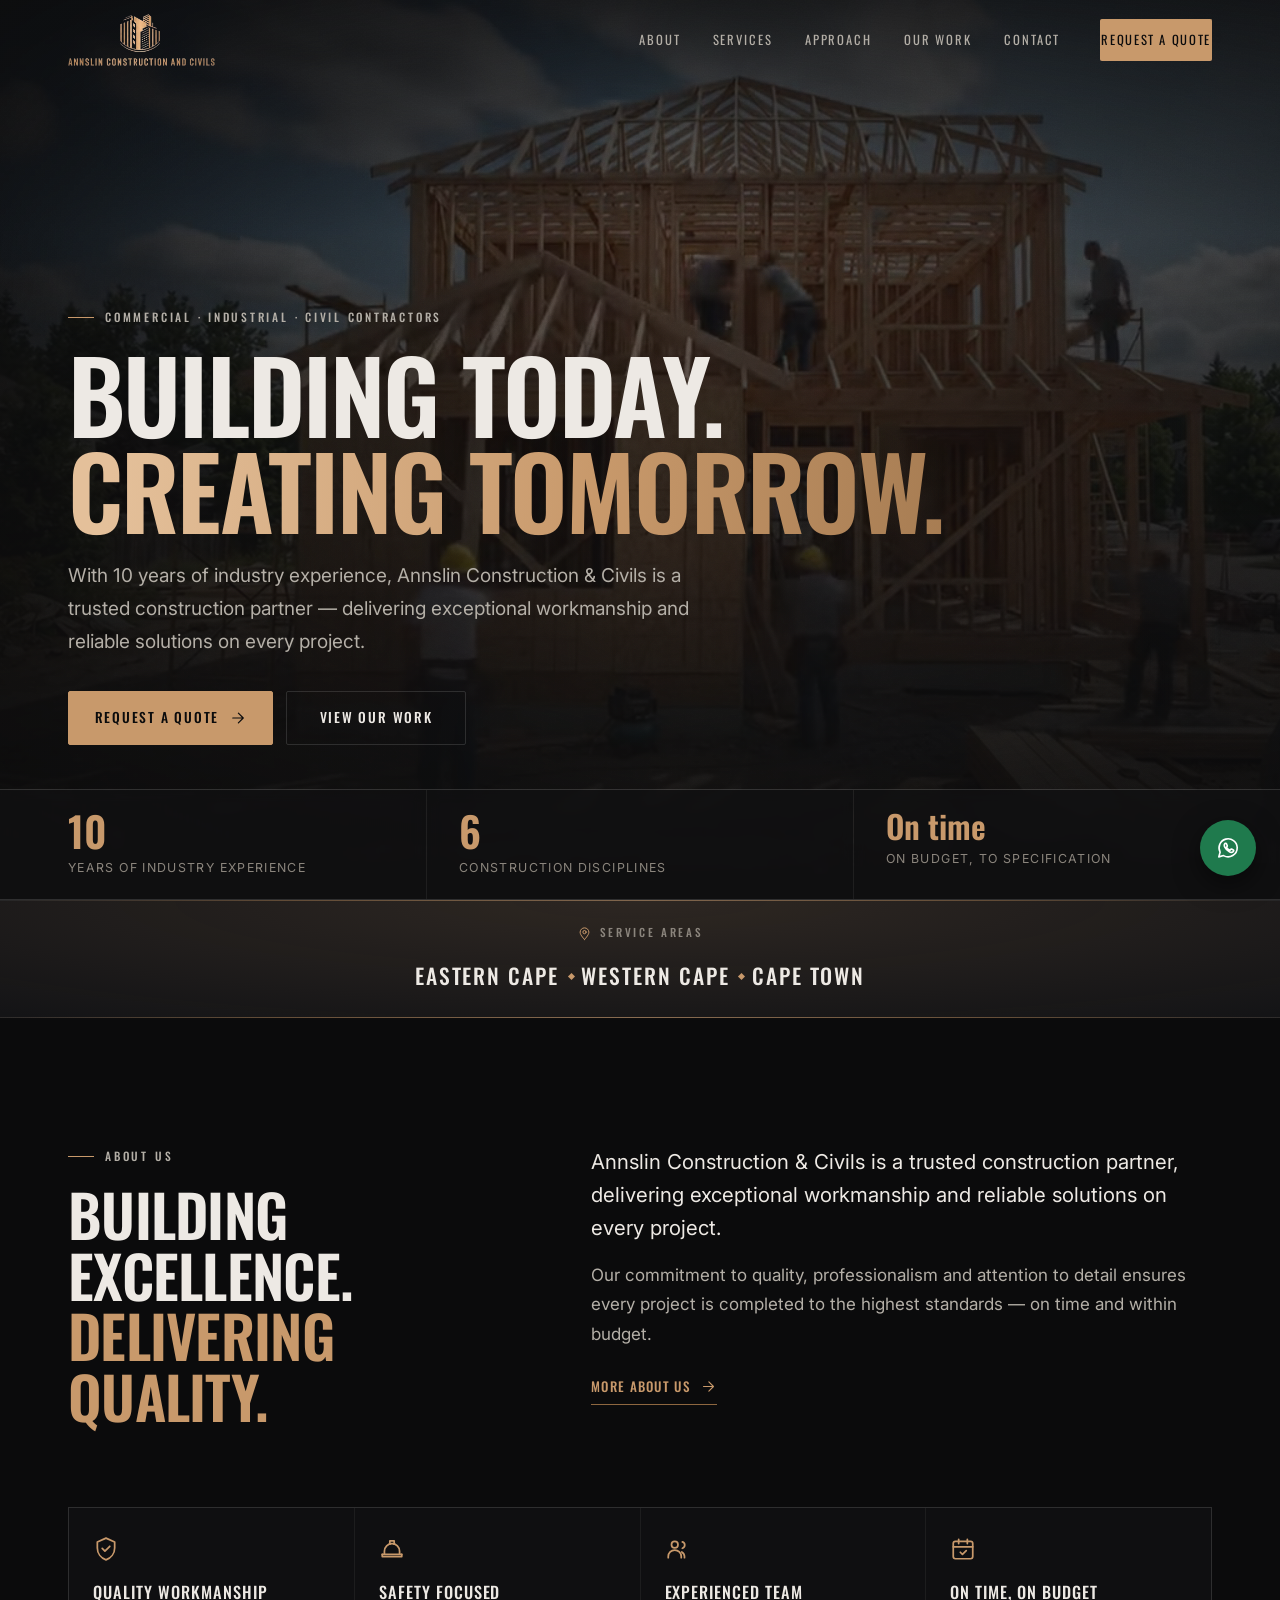
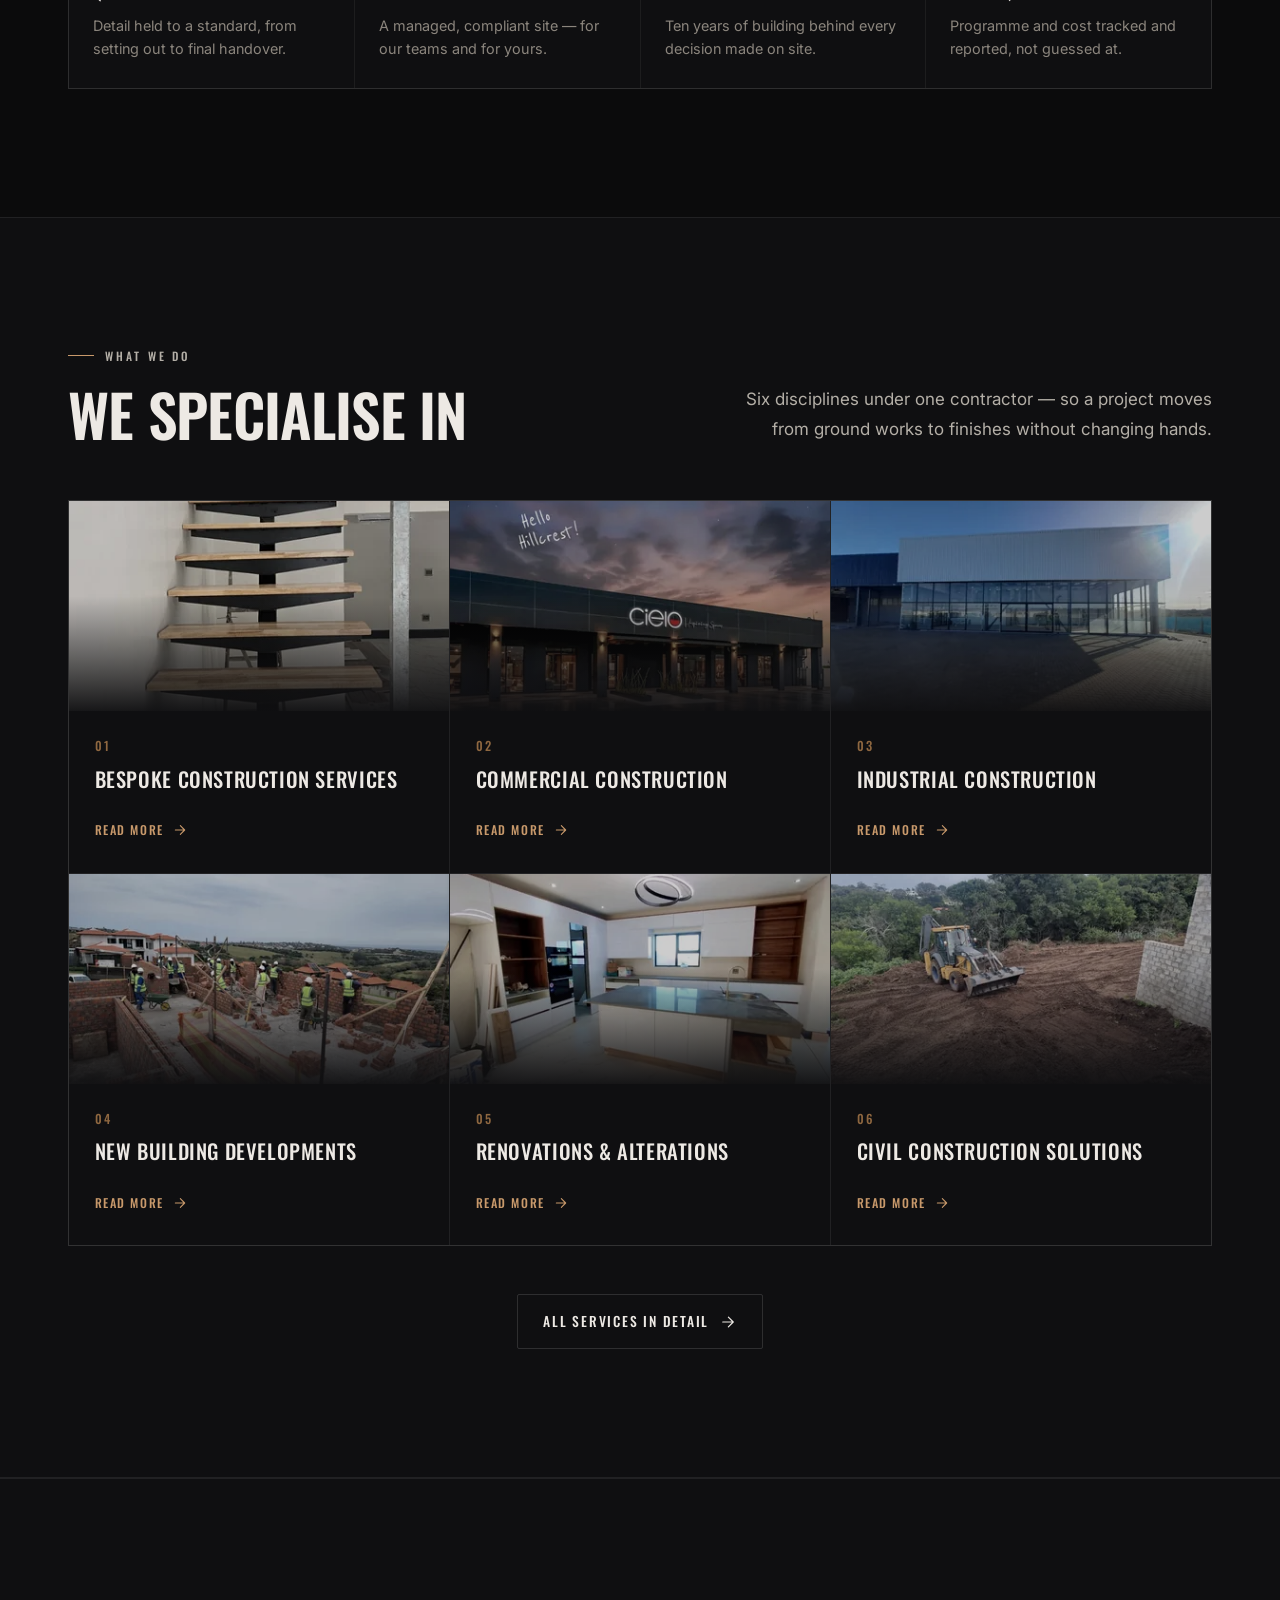
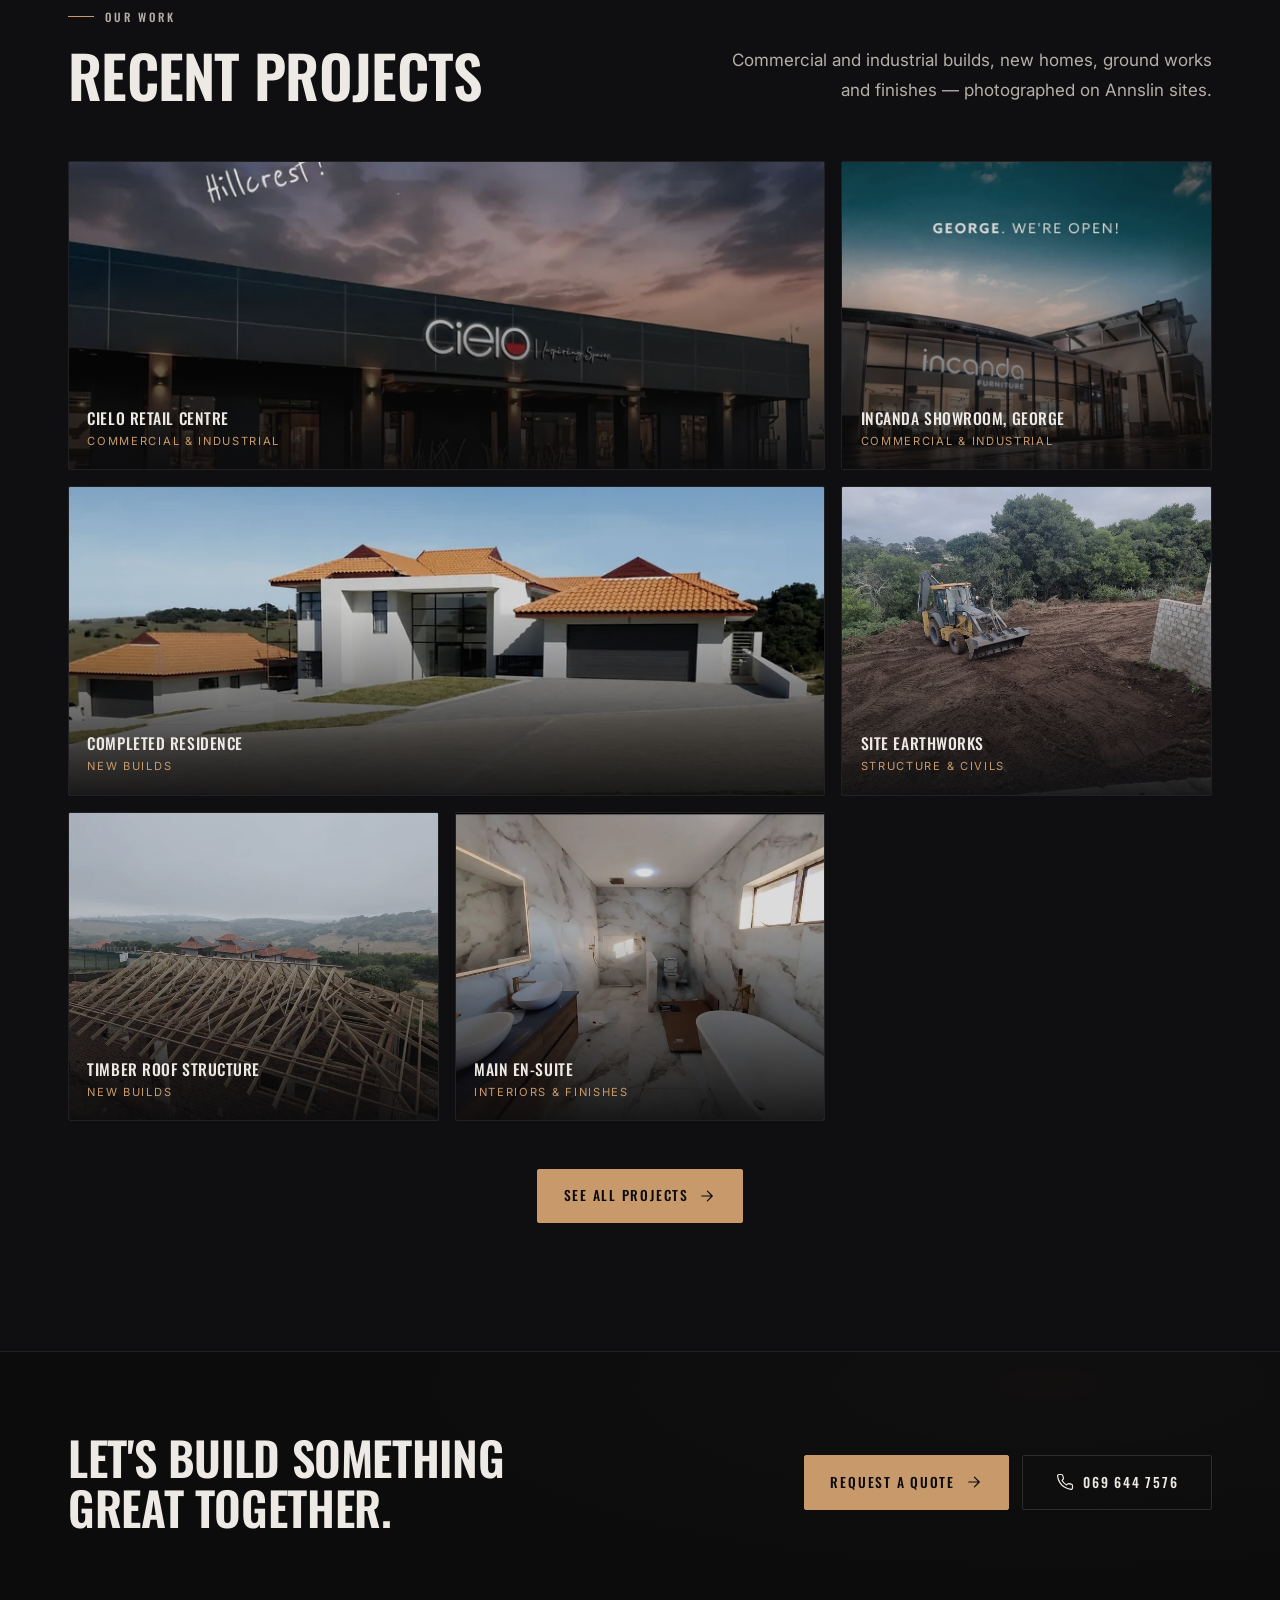
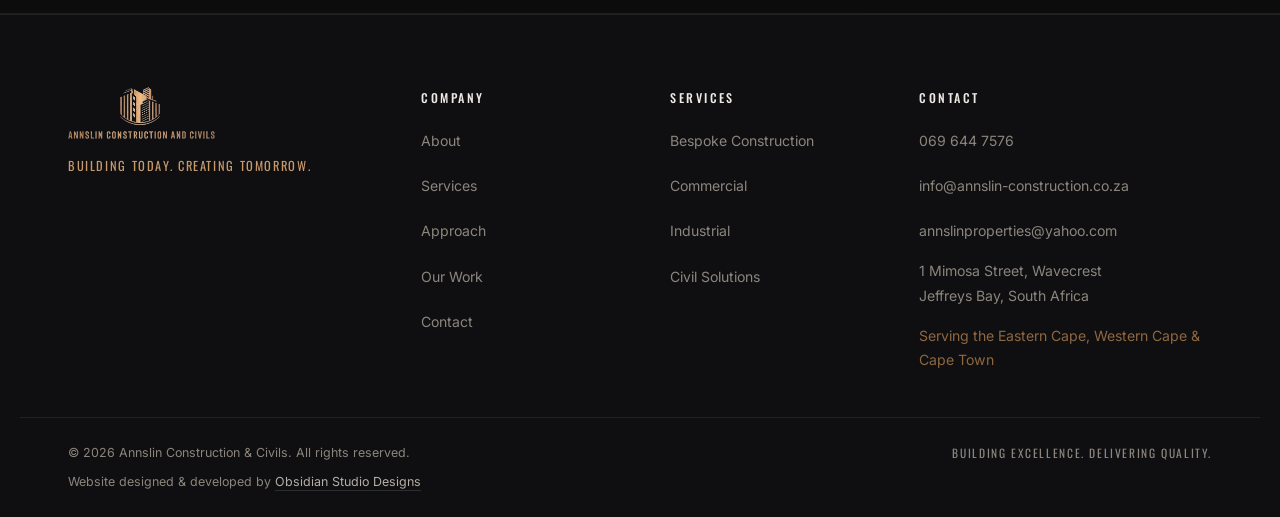
==== commit 08e5ec09: "Split into six pages and add the service-areas banner The nav now navigates instead of scrolling one" ====
--- a/index.html
+++ b/index.html
@@ -5,13 +5,12 @@
 <meta name="viewport" content="width=device-width, initial-scale=1, viewport-fit=cover">
 
 <title>Annslin Construction &amp; Civils | Commercial, Industrial &amp; Civil Contractors</title>
-<meta name="description" content="Annslin Construction &amp; Civils is a South African building contractor with 10 years of industry experience — bespoke, commercial and industrial construction, new developments, renovations and civil works. Based in Jeffreys Bay. Call 069 644 7576.">
+<meta name="description" content="Annslin Construction &amp; Civils is a South African building contractor with 10 years of industry experience, serving the Eastern Cape, Western Cape and Cape Town — bespoke, commercial and industrial construction, new developments, renovations and civil works. Call 069 644 7576.">
 <link rel="canonical" href="https://obsidianstudiodesigns.github.io/annslin-construction-civils/">
 <meta name="robots" content="index, follow, max-image-preview:large, max-snippet:-1">
 <meta name="theme-color" content="#0B0B0C">
 <meta name="author" content="Annslin Construction &amp; Civils">
 
-<!-- favicons: square, dark, logo mark — this is what Google shows in results -->
 <link rel="icon" href="favicon.ico" sizes="any">
 <link rel="icon" type="image/png" sizes="48x48" href="assets/img/icon-48.png">
 <link rel="icon" type="image/png" sizes="96x96" href="assets/img/icon-96.png">
@@ -22,16 +21,13 @@
 <meta property="og:type" content="website">
 <meta property="og:site_name" content="Annslin Construction &amp; Civils">
 <meta property="og:locale" content="en_ZA">
-<meta property="og:title" content="Annslin Construction &amp; Civils — Building Today. Creating Tomorrow.">
-<meta property="og:description" content="10 years of industry experience in bespoke, commercial, industrial and civil construction. Quality, professionalism and attention to detail on every project.">
+<meta property="og:title" content="Annslin Construction &amp; Civils | Commercial, Industrial &amp; Civil Contractors">
+<meta property="og:description" content="Annslin Construction &amp; Civils is a South African building contractor with 10 years of industry experience, serving the Eastern Cape, Western Cape and Cape Town — bespoke, commercial and industrial construction, new developments, renovations and civil works. Call 069 644 7576.">
 <meta property="og:url" content="https://obsidianstudiodesigns.github.io/annslin-construction-civils/">
 <meta property="og:image" content="https://obsidianstudiodesigns.github.io/annslin-construction-civils/assets/img/og-image.jpg">
-<meta property="og:image:width" content="1200">
-<meta property="og:image:height" content="630">
-<meta property="og:image:alt" content="Annslin Construction &amp; Civils">
 <meta name="twitter:card" content="summary_large_image">
-<meta name="twitter:title" content="Annslin Construction &amp; Civils — Building Today. Creating Tomorrow.">
-<meta name="twitter:description" content="Bespoke, commercial, industrial and civil construction. 10 years of industry experience.">
+<meta name="twitter:title" content="Annslin Construction &amp; Civils | Commercial, Industrial &amp; Civil Contractors">
+<meta name="twitter:description" content="Annslin Construction &amp; Civils is a South African building contractor with 10 years of industry experience, serving the Eastern Cape, Western Cape and Cape Town — bespoke, commercial and industrial construction, new developments, renovations and civil works. Call 069 644 7576.">
 <meta name="twitter:image" content="https://obsidianstudiodesigns.github.io/annslin-construction-civils/assets/img/og-image.jpg">
 
 <link rel="preconnect" href="https://fonts.googleapis.com">
@@ -64,13 +60,15 @@
       "@type": "GeneralContractor",
       "@id": "https://obsidianstudiodesigns.github.io/annslin-construction-civils/#business",
       "name": "Annslin Construction & Civils",
-      "description": "With 10 years of industry experience, Annslin Construction & Civils is a trusted construction partner delivering bespoke, commercial, industrial and civil construction solutions, new building developments, renovations and alterations.",
+      "description": "With 10 years of industry experience, Annslin Construction & Civils is a trusted construction partner delivering bespoke, commercial, industrial and civil construction solutions, new building developments, renovations and alterations across the Eastern Cape, Western Cape and Cape Town.",
       "url": "https://obsidianstudiodesigns.github.io/annslin-construction-civils/",
       "image": "https://obsidianstudiodesigns.github.io/annslin-construction-civils/assets/img/og-image.jpg",
       "logo": "https://obsidianstudiodesigns.github.io/annslin-construction-civils/assets/img/icon-512.png",
       "telephone": "+27696447576",
       "email": "info@annslin-construction.co.za",
-      "parentOrganization": { "@id": "https://obsidianstudiodesigns.github.io/annslin-construction-civils/#organization" },
+      "parentOrganization": {
+        "@id": "https://obsidianstudiodesigns.github.io/annslin-construction-civils/#organization"
+      },
       "address": {
         "@type": "PostalAddress",
         "streetAddress": "1 Mimosa Street, Wavecrest",
@@ -78,21 +76,74 @@
         "addressRegion": "Eastern Cape",
         "addressCountry": "ZA"
       },
-      "areaServed": { "@type": "Country", "name": "South Africa" },
+      "areaServed": [
+        {
+          "@type": "AdministrativeArea",
+          "name": "Eastern Cape"
+        },
+        {
+          "@type": "AdministrativeArea",
+          "name": "Western Cape"
+        },
+        {
+          "@type": "City",
+          "name": "Cape Town"
+        }
+      ],
       "knowsAbout": [
-        "Bespoke Construction Services","Commercial Construction","Industrial Construction",
-        "New Building Developments","Renovations and Alterations","Civil Construction Solutions"
+        "Bespoke Construction Services",
+        "Commercial Construction",
+        "Industrial Construction",
+        "New Building Developments",
+        "Renovations and Alterations",
+        "Civil Construction Solutions"
       ],
       "hasOfferCatalog": {
         "@type": "OfferCatalog",
         "name": "Construction services",
         "itemListElement": [
-          { "@type": "Offer", "itemOffered": { "@type": "Service", "name": "Bespoke Construction Services" } },
-          { "@type": "Offer", "itemOffered": { "@type": "Service", "name": "Commercial Construction" } },
-          { "@type": "Offer", "itemOffered": { "@type": "Service", "name": "Industrial Construction" } },
-          { "@type": "Offer", "itemOffered": { "@type": "Service", "name": "New Building Developments" } },
-          { "@type": "Offer", "itemOffered": { "@type": "Service", "name": "Renovations & Alterations" } },
-          { "@type": "Offer", "itemOffered": { "@type": "Service", "name": "Civil Construction Solutions" } }
+          {
+            "@type": "Offer",
+            "itemOffered": {
+              "@type": "Service",
+              "name": "Bespoke Construction Services"
+            }
+          },
+          {
+            "@type": "Offer",
+            "itemOffered": {
+              "@type": "Service",
+              "name": "Commercial Construction"
+            }
+          },
+          {
+            "@type": "Offer",
+            "itemOffered": {
+              "@type": "Service",
+              "name": "Industrial Construction"
+            }
+          },
+          {
+            "@type": "Offer",
+            "itemOffered": {
+              "@type": "Service",
+              "name": "New Building Developments"
+            }
+          },
+          {
+            "@type": "Offer",
+            "itemOffered": {
+              "@type": "Service",
+              "name": "Renovations & Alterations"
+            }
+          },
+          {
+            "@type": "Offer",
+            "itemOffered": {
+              "@type": "Service",
+              "name": "Civil Construction Solutions"
+            }
+          }
         ]
       }
     },
@@ -101,7 +152,9 @@
       "@id": "https://obsidianstudiodesigns.github.io/annslin-construction-civils/#website",
       "url": "https://obsidianstudiodesigns.github.io/annslin-construction-civils/",
       "name": "Annslin Construction & Civils",
-      "publisher": { "@id": "https://obsidianstudiodesigns.github.io/annslin-construction-civils/#organization" },
+      "publisher": {
+        "@id": "https://obsidianstudiodesigns.github.io/annslin-construction-civils/#organization"
+      },
       "inLanguage": "en-ZA"
     }
   ]
@@ -109,8 +162,6 @@
 </script>
 </head>
 <body>
-
-<!-- ══════════ icon sprite ══════════ -->
 <svg class="sprite" aria-hidden="true" focusable="false" xmlns="http://www.w3.org/2000/svg"><defs>
   <g id="i-quality"><path d="M12 2 4 5.5V11c0 5 3.4 9.3 8 11 4.6-1.7 8-6 8-11V5.5Z"/><path d="m8.5 11.5 2.5 2.5 4.5-4.5"/></g>
   <g id="i-safety"><path d="M3 17h18M5 17v-3a7 7 0 0 1 14 0v3"/><path d="M10 7.5V4.5h4v3M3 17v2h18v-2"/></g>
@@ -127,20 +178,19 @@
 
 <a class="skip" href="#main">Skip to content</a>
 
-<!-- ══════════ header ══════════ -->
 <header class="hdr" id="hdr">
   <div class="hdr__in">
-    <a class="brand" href="#top" aria-label="Annslin Construction &amp; Civils — home">
+    <a class="brand" href="index.html" aria-label="Annslin Construction &amp; Civils — home">
       <img src="assets/img/logo.png" alt="Annslin Construction &amp; Civils" width="567" height="201" fetchpriority="high">
     </a>
 
     <nav class="nav" id="nav" aria-label="Main">
-      <a href="#about">About</a>
-      <a href="#services">Services</a>
-      <a href="#approach">Approach</a>
-      <a href="#work">Our Work</a>
-      <a href="#contact">Contact</a>
-      <a class="btn btn--sm btn--gold nav__cta" href="#quote">Request a quote</a>
+      <a href="about.html">About</a>
+      <a href="services.html">Services</a>
+      <a href="approach.html">Approach</a>
+      <a href="work.html">Our Work</a>
+      <a href="contact.html">Contact</a>
+      <a class="btn btn--sm btn--gold nav__cta" href="contact.html#quote">Request a quote</a>
     </nav>
 
     <a class="hdr__call" href="tel:+27696447576" aria-label="Call 069 644 7576">
@@ -155,7 +205,6 @@
 
 <main id="main">
 
-<!-- ══════════ hero ══════════ -->
 <section class="hero" id="top">
   <div class="hero__media">
     <video id="heroVideo" class="hero__video" muted loop playsinline autoplay
@@ -167,24 +216,19 @@
   </div>
 
   <div class="hero__in wrap">
-    <p class="kicker" data-rise>
-      <span class="kicker__rule"></span>Commercial · Industrial · Civil Contractors
-    </p>
-
+    <p class="kicker" data-rise><span class="kicker__rule"></span>Commercial &middot; Industrial &middot; Civil Contractors</p>
     <h1 class="hero__title">
       <span class="line" data-rise data-rise-d="80">Building Today.</span>
       <span class="line line--gold" data-rise data-rise-d="170">Creating Tomorrow.</span>
     </h1>
-
     <p class="hero__lede" data-rise data-rise-d="260">
       With 10 years of industry experience, Annslin Construction &amp; Civils is a trusted
       construction partner — delivering exceptional workmanship and reliable solutions
       on every project.
     </p>
-
     <div class="hero__acts" data-rise data-rise-d="340">
-      <a class="btn btn--gold" href="#quote">Request a quote<svg viewBox="0 0 24 24" aria-hidden="true"><use href="#i-arrow"/></svg></a>
-      <a class="btn btn--ghost" href="#work">View our work</a>
+      <a class="btn btn--gold" href="contact.html#quote">Request a quote<svg viewBox="0 0 24 24" aria-hidden="true"><use href="#i-arrow"/></svg></a>
+      <a class="btn btn--ghost" href="work.html">View our work</a>
     </div>
   </div>
 
@@ -195,31 +239,34 @@
   </ul>
 </section>
 
-<!-- ══════════ about ══════════ -->
-<section class="sec sec--about" id="about">
+<!-- service areas -->
+<section class="areas" aria-labelledby="areasH">
+  <div class="wrap areas__in">
+    <p class="areas__lbl" id="areasH">
+      <svg viewBox="0 0 24 24" aria-hidden="true"><use href="#i-pin"/></svg>Service areas
+    </p>
+    <ul class="areas__list">
+      <li>Eastern Cape</li>
+      <li>Western Cape</li>
+      <li>Cape Town</li>
+    </ul>
+  </div>
+</section>
+
+<section class="sec sec--about">
   <div class="wrap about">
     <div class="about__head">
       <p class="kicker"><span class="kicker__rule"></span>About us</p>
       <h2 class="h2">Building excellence.<br><span class="gold">Delivering quality.</span></h2>
     </div>
-
     <div class="about__body">
-      <p class="lede">
-        Annslin Construction &amp; Civils is a trusted construction partner, delivering
-        exceptional workmanship and reliable solutions on every project.
-      </p>
-      <p>
-        Our commitment to quality, professionalism and attention to detail ensures every
-        project is completed to the highest standards — on time and within budget.
-      </p>
-      <p>
-        Whether you're planning a commercial development, an industrial facility or a
-        bespoke construction project, we have the expertise to bring your vision to life.
-      </p>
-      <a class="lnk" href="#services">Explore our services<svg viewBox="0 0 24 24" aria-hidden="true"><use href="#i-arrow"/></svg></a>
-    </div>
-  </div>
-
+      <p class="lede">Annslin Construction &amp; Civils is a trusted construction partner, delivering
+        exceptional workmanship and reliable solutions on every project.</p>
+      <p>Our commitment to quality, professionalism and attention to detail ensures every
+        project is completed to the highest standards — on time and within budget.</p>
+      <a class="lnk" href="about.html">More about us<svg viewBox="0 0 24 24" aria-hidden="true"><use href="#i-arrow"/></svg></a>
+    </div>
+  </div>
   <div class="wrap">
     <ul class="pillars">
       <li data-rise>
@@ -243,528 +290,178 @@
         <p>Programme and cost tracked and reported, not guessed at.</p>
       </li>
     </ul>
-  </div>
+</div>
 </section>
 
-<!-- ══════════ services ══════════ -->
-<section class="sec sec--services" id="services">
+<section class="sec sec--services">
   <div class="wrap">
     <div class="sec__head">
       <div>
         <p class="kicker"><span class="kicker__rule"></span>What we do</p>
         <h2 class="h2">We specialise in</h2>
       </div>
-      <p class="sec__note">
-        Six disciplines under one contractor — so a project moves from ground works to
-        finishes without changing hands.
-      </p>
-    </div>
-
+      <p class="sec__note">Six disciplines under one contractor — so a project moves from
+        ground works to finishes without changing hands.</p>
+    </div>
     <ul class="svcs">
-      <li class="svc" data-rise>
-        <picture class="svc__img">
-          <source type="image/webp" srcset="assets/img/services/bespoke-400.webp 400w, assets/img/services/bespoke.webp 800w" sizes="(max-width:640px) 92vw, (max-width:900px) 46vw, 31vw">
-          <img src="assets/img/services/bespoke-400.jpg" alt="Curved timber staircase with lit treads in a double-volume entrance hall." width="800" height="450" loading="lazy" decoding="async">
-        </picture>
-        <div class="svc__body">
-          <span class="svc__n">01</span>
-          <h3>Bespoke Construction Services</h3>
-          <p>One-off builds designed around a brief rather than a template — detailed, specified and executed to suit the site.</p>
-        </div>
-      </li>
-      <li class="svc" data-rise data-rise-d="70">
-        <picture class="svc__img">
-          <source type="image/webp" srcset="assets/img/services/commercial-400.webp 400w, assets/img/services/commercial.webp 800w" sizes="(max-width:640px) 92vw, (max-width:900px) 46vw, 31vw">
-          <img src="assets/img/services/commercial-400.jpg" alt="Modern glazed commercial office building lit at dusk." width="800" height="450" loading="lazy" decoding="async">
-        </picture>
-        <div class="svc__body">
-          <span class="svc__n">02</span>
-          <h3>Commercial Construction</h3>
-          <p>Offices, retail and mixed-use developments delivered to programme, with the coordination a working commercial site demands.</p>
-        </div>
-      </li>
-      <li class="svc" data-rise data-rise-d="140">
-        <picture class="svc__img">
-          <source type="image/webp" srcset="assets/img/services/industrial-400.webp 400w, assets/img/services/industrial.webp 800w" sizes="(max-width:640px) 92vw, (max-width:900px) 46vw, 31vw">
-          <img src="assets/img/services/industrial-400.jpg" alt="Structural steel frame of an industrial warehouse going up, with a crane alongside." width="800" height="450" loading="lazy" decoding="async">
-        </picture>
-        <div class="svc__body">
-          <span class="svc__n">03</span>
-          <h3>Industrial Construction</h3>
-          <p>Warehousing, plant and industrial facilities — structures built for load, access and the way the building will actually be used.</p>
-        </div>
-      </li>
-      <li class="svc" data-rise data-rise-d="210">
-        <picture class="svc__img">
-          <source type="image/webp" srcset="assets/img/services/developments-400.webp 400w, assets/img/services/developments.webp 800w" sizes="(max-width:640px) 92vw, (max-width:900px) 46vw, 31vw">
-          <img src="assets/img/services/developments-400.jpg" alt="A row of new double-storey homes under construction on an estate development." width="800" height="450" loading="lazy" decoding="async">
-        </picture>
-        <div class="svc__body">
-          <span class="svc__n">04</span>
-          <h3>New Building Developments</h3>
-          <p>Ground-up developments taken from a cleared site through structure, envelope and finishes to a completed handover.</p>
-        </div>
-      </li>
-      <li class="svc" data-rise data-rise-d="280">
-        <picture class="svc__img">
-          <source type="image/webp" srcset="assets/img/services/renovations-400.webp 400w, assets/img/services/renovations.webp 800w" sizes="(max-width:640px) 92vw, (max-width:900px) 46vw, 31vw">
-          <img src="assets/img/services/renovations-400.jpg" alt="Refitted kitchen with a stone-topped island and new joinery." width="800" height="450" loading="lazy" decoding="async">
-        </picture>
-        <div class="svc__body">
-          <span class="svc__n">05</span>
-          <h3>Renovations &amp; Alterations</h3>
-          <p>Reworking what already stands — extensions, conversions and upgrades carried out around an existing structure.</p>
-        </div>
-      </li>
-      <li class="svc" data-rise data-rise-d="350">
-        <picture class="svc__img">
-          <source type="image/webp" srcset="assets/img/services/civils-400.webp 400w, assets/img/services/civils.webp 800w" sizes="(max-width:640px) 92vw, (max-width:900px) 46vw, 31vw">
-          <img src="assets/img/services/civils-400.jpg" alt="Concrete boom pump placing concrete on a sloped site with the crew in position." width="800" height="450" loading="lazy" decoding="async">
-        </picture>
-        <div class="svc__body">
-          <span class="svc__n">06</span>
-          <h3>Civil Construction Solutions</h3>
-          <p>Earthworks, foundations, surface beds, retaining and the civil work a building sits on before anything goes up.</p>
-        </div>
-      </li>
+  <li class="svc svc--compact" data-rise>
+    <a class="svc__link" href="services.html">
+    <picture class="svc__img">
+      <source type="image/webp" srcset="assets/img/services/bespoke-400.webp 400w, assets/img/services/bespoke.webp 800w" sizes="(max-width:640px) 92vw, (max-width:900px) 46vw, 31vw">
+      <img src="assets/img/services/bespoke-400.jpg" alt="Floating timber staircase with cantilevered treads." width="800" height="450" loading="lazy" decoding="async">
+    </picture>
+      <div class="svc__body"><span class="svc__n">01</span><h3>Bespoke Construction Services</h3>
+        <span class="svc__go">Read more<svg viewBox="0 0 24 24" aria-hidden="true"><use href="#i-arrow"/></svg></span>
+      </div>
+    </a>
+  </li>
+  <li class="svc svc--compact" data-rise data-rise-d="70">
+    <a class="svc__link" href="services.html">
+    <picture class="svc__img">
+      <source type="image/webp" srcset="assets/img/services/commercial-400.webp 400w, assets/img/services/commercial.webp 800w" sizes="(max-width:640px) 92vw, (max-width:900px) 46vw, 31vw">
+      <img src="assets/img/services/commercial-400.jpg" alt="A completed retail centre lit at dusk." width="800" height="450" loading="lazy" decoding="async">
+    </picture>
+      <div class="svc__body"><span class="svc__n">02</span><h3>Commercial Construction</h3>
+        <span class="svc__go">Read more<svg viewBox="0 0 24 24" aria-hidden="true"><use href="#i-arrow"/></svg></span>
+      </div>
+    </a>
+  </li>
+  <li class="svc svc--compact" data-rise data-rise-d="140">
+    <a class="svc__link" href="services.html">
+    <picture class="svc__img">
+      <source type="image/webp" srcset="assets/img/services/industrial-400.webp 400w, assets/img/services/industrial.webp 800w" sizes="(max-width:640px) 92vw, (max-width:900px) 46vw, 31vw">
+      <img src="assets/img/services/industrial-400.jpg" alt="A large new industrial-scale building with full-height glazing." width="800" height="450" loading="lazy" decoding="async">
+    </picture>
+      <div class="svc__body"><span class="svc__n">03</span><h3>Industrial Construction</h3>
+        <span class="svc__go">Read more<svg viewBox="0 0 24 24" aria-hidden="true"><use href="#i-arrow"/></svg></span>
+      </div>
+    </a>
+  </li>
+  <li class="svc svc--compact" data-rise data-rise-d="210">
+    <a class="svc__link" href="services.html">
+    <picture class="svc__img">
+      <source type="image/webp" srcset="assets/img/services/developments-400.webp 400w, assets/img/services/developments.webp 800w" sizes="(max-width:640px) 92vw, (max-width:900px) 46vw, 31vw">
+      <img src="assets/img/services/developments-400.jpg" alt="A bricklaying team building walls on a new residential development." width="800" height="450" loading="lazy" decoding="async">
+    </picture>
+      <div class="svc__body"><span class="svc__n">04</span><h3>New Building Developments</h3>
+        <span class="svc__go">Read more<svg viewBox="0 0 24 24" aria-hidden="true"><use href="#i-arrow"/></svg></span>
+      </div>
+    </a>
+  </li>
+  <li class="svc svc--compact" data-rise data-rise-d="280">
+    <a class="svc__link" href="services.html">
+    <picture class="svc__img">
+      <source type="image/webp" srcset="assets/img/services/renovations-400.webp 400w, assets/img/services/renovations.webp 800w" sizes="(max-width:640px) 92vw, (max-width:900px) 46vw, 31vw">
+      <img src="assets/img/services/renovations-400.jpg" alt="A refitted kitchen with a stone-topped island." width="800" height="450" loading="lazy" decoding="async">
+    </picture>
+      <div class="svc__body"><span class="svc__n">05</span><h3>Renovations &amp; Alterations</h3>
+        <span class="svc__go">Read more<svg viewBox="0 0 24 24" aria-hidden="true"><use href="#i-arrow"/></svg></span>
+      </div>
+    </a>
+  </li>
+  <li class="svc svc--compact" data-rise data-rise-d="350">
+    <a class="svc__link" href="services.html">
+    <picture class="svc__img">
+      <source type="image/webp" srcset="assets/img/services/civils-400.webp 400w, assets/img/services/civils.webp 800w" sizes="(max-width:640px) 92vw, (max-width:900px) 46vw, 31vw">
+      <img src="assets/img/services/civils-400.jpg" alt="A backhoe loader levelling a site before foundations." width="800" height="450" loading="lazy" decoding="async">
+    </picture>
+      <div class="svc__body"><span class="svc__n">06</span><h3>Civil Construction Solutions</h3>
+        <span class="svc__go">Read more<svg viewBox="0 0 24 24" aria-hidden="true"><use href="#i-arrow"/></svg></span>
+      </div>
+    </a>
+  </li>
     </ul>
+    <div class="sec__more">
+      <a class="btn btn--ghost" href="services.html">All services in detail<svg viewBox="0 0 24 24" aria-hidden="true"><use href="#i-arrow"/></svg></a>
+    </div>
   </div>
 </section>
 
-<!-- ══════════ approach ══════════ -->
-<section class="sec sec--approach" id="approach">
-  <div class="wrap approach">
-    <div class="approach__head">
-      <p class="kicker"><span class="kicker__rule"></span>How we work</p>
-      <h2 class="h2">A build you can<br><span class="gold">follow from the start.</span></h2>
-      <p class="sec__note">
-        The same four stages on every project, whether it's a single bespoke home or an
-        industrial facility. You always know which one you're in.
-      </p>
-      <a class="btn btn--gold" href="#quote">Start a project<svg viewBox="0 0 24 24" aria-hidden="true"><use href="#i-arrow"/></svg></a>
-    </div>
-
-    <ol class="steps">
-      <li data-rise>
-        <span class="steps__n">01</span>
-        <h3>Consultation</h3>
-        <p>We walk the site, take the brief and establish what the project actually needs before anything is priced.</p>
-      </li>
-      <li data-rise data-rise-d="90">
-        <span class="steps__n">02</span>
-        <h3>Planning &amp; costing</h3>
-        <p>Scope, programme and cost set out in writing, so the budget and the timeline are agreed up front.</p>
-      </li>
-      <li data-rise data-rise-d="180">
-        <span class="steps__n">03</span>
-        <h3>Construction</h3>
-        <p>A managed site with our own supervision, held to the specification and reported on as the work progresses.</p>
-      </li>
-      <li data-rise data-rise-d="270">
-        <span class="steps__n">04</span>
-        <h3>Handover</h3>
-        <p>Snagging closed out and the work handed over complete — finished to the standard it was specified to.</p>
-      </li>
-    </ol>
-  </div>
-</section>
-
-<!-- ══════════ work ══════════ -->
-<section class="sec sec--work" id="work">
+<section class="sec sec--work">
   <div class="wrap">
     <div class="sec__head">
       <div>
         <p class="kicker"><span class="kicker__rule"></span>Our work</p>
         <h2 class="h2">Recent projects</h2>
       </div>
-      <p class="sec__note">
-        Commercial and industrial builds, new homes, ground works and finishes —
-        photographed on Annslin sites.
-      </p>
-    </div>
-
-    <div class="filters" role="group" aria-label="Filter projects">
-      <button class="filt is-on" type="button" data-filter="all" aria-pressed="true">All</button>
-      <button class="filt" type="button" data-filter="commercial" aria-pressed="false">Commercial &amp; industrial</button>
-      <button class="filt" type="button" data-filter="newbuild" aria-pressed="false">New builds</button>
-      <button class="filt" type="button" data-filter="civils" aria-pressed="false">Structure &amp; civils</button>
-      <button class="filt" type="button" data-filter="interiors" aria-pressed="false">Interiors &amp; finishes</button>
-    </div>
-
-    <ul class="grid" id="grid">
-      <li class="tile tile--wide" data-cat="commercial">
-        <button type="button" class="tile__btn" data-full="assets/img/work/cielo-centre.jpg"
-                data-title="Cielo retail centre" data-desc="Completed retail development photographed at dusk.">
-          <picture>
-            <source type="image/webp" srcset="assets/img/work/cielo-centre-800.webp 800w, assets/img/work/cielo-centre.webp 1600w" sizes="(max-width:640px) 92vw, (max-width:1024px) 46vw, 62vw">
-            <img src="assets/img/work/cielo-centre-800.jpg" alt="A completed retail centre lit up at dusk with its signage on." width="1600" height="1155" loading="lazy" decoding="async">
-          </picture>
-          <span class="tile__cap"><strong>Cielo retail centre</strong><em>Commercial &amp; industrial</em></span>
-        </button>
-      </li>
-      <li class="tile" data-cat="commercial">
-        <button type="button" class="tile__btn" data-full="assets/img/work/incanda-showroom.jpg"
-                data-title="Incanda showroom, George" data-desc="Retail shopfront and fit-out complete and trading.">
-          <picture>
-            <source type="image/webp" srcset="assets/img/work/incanda-showroom-800.webp 800w, assets/img/work/incanda-showroom.webp 1080w" sizes="(max-width:640px) 92vw, (max-width:1024px) 46vw, 31vw">
-            <img src="assets/img/work/incanda-showroom-800.jpg" alt="A glazed furniture showroom lit from within at dusk." width="1080" height="1007" loading="lazy" decoding="async">
-          </picture>
-          <span class="tile__cap"><strong>Incanda showroom, George</strong><em>Commercial &amp; industrial</em></span>
-        </button>
-      </li>
-      <li class="tile" data-cat="commercial">
-        <button type="button" class="tile__btn" data-full="assets/img/work/cielo-approach.jpg"
-                data-title="Cielo centre approach" data-desc="The finished centre seen from the approach road at last light.">
-          <picture>
-            <source type="image/webp" srcset="assets/img/work/cielo-approach-800.webp 800w, assets/img/work/cielo-approach.webp 975w" sizes="(max-width:640px) 92vw, (max-width:1024px) 46vw, 31vw">
-            <img src="assets/img/work/cielo-approach-800.jpg" alt="A retail centre at dusk seen from the approach road." width="975" height="1600" loading="lazy" decoding="async">
-          </picture>
-          <span class="tile__cap"><strong>Cielo centre approach</strong><em>Commercial &amp; industrial</em></span>
-        </button>
-      </li>
-      <li class="tile" data-cat="commercial">
-        <button type="button" class="tile__btn" data-full="assets/img/work/retail-canopy.jpg"
-                data-title="Retail frontage &amp; canopy" data-desc="Completed shopfronts with entrance canopy, kerbing and parking.">
-          <picture>
-            <source type="image/webp" srcset="assets/img/work/retail-canopy-800.webp 800w, assets/img/work/retail-canopy.webp 1600w" sizes="(max-width:640px) 92vw, (max-width:1024px) 46vw, 31vw">
-            <img src="assets/img/work/retail-canopy-800.jpg" alt="A completed dark-clad retail frontage with an entrance canopy and parking bays." width="1600" height="1200" loading="lazy" decoding="async">
-          </picture>
-          <span class="tile__cap"><strong>Retail frontage &amp; canopy</strong><em>Commercial &amp; industrial</em></span>
-        </button>
-      </li>
-      <li class="tile" data-cat="commercial">
-        <button type="button" class="tile__btn" data-full="assets/img/work/commercial-frontage.jpg"
-                data-title="Commercial frontage" data-desc="Shopfronts complete while the entrance paving is still being laid.">
-          <picture>
-            <source type="image/webp" srcset="assets/img/work/commercial-frontage-800.webp 800w, assets/img/work/commercial-frontage.webp 1600w" sizes="(max-width:640px) 92vw, (max-width:1024px) 46vw, 31vw">
-            <img src="assets/img/work/commercial-frontage-800.jpg" alt="A commercial building frontage with paving under construction outside." width="1600" height="1200" loading="lazy" decoding="async">
-          </picture>
-          <span class="tile__cap"><strong>Commercial frontage</strong><em>Commercial &amp; industrial</em></span>
-        </button>
-      </li>
-      <li class="tile" data-cat="commercial">
-        <button type="button" class="tile__btn" data-full="assets/img/work/interior-fitout.jpg"
-                data-title="Commercial fit-out" data-desc="Internal fit-out under way below exposed ceiling services.">
-          <picture>
-            <source type="image/webp" srcset="assets/img/work/interior-fitout-800.webp 800w, assets/img/work/interior-fitout.webp 1600w" sizes="(max-width:640px) 92vw, (max-width:1024px) 46vw, 31vw">
-            <img src="assets/img/work/interior-fitout-800.jpg" alt="The interior of a commercial unit being fitted out, with exposed steel ceiling services." width="1600" height="1200" loading="lazy" decoding="async">
-          </picture>
-          <span class="tile__cap"><strong>Commercial fit-out</strong><em>Commercial &amp; industrial</em></span>
-        </button>
-      </li>
-      <li class="tile" data-cat="commercial">
-        <button type="button" class="tile__btn" data-full="assets/img/work/industrial-stack.jpg"
-                data-title="Industrial stack access" data-desc="Scaffold access erected to an industrial flue.">
-          <picture>
-            <source type="image/webp" srcset="assets/img/work/industrial-stack-800.webp 800w, assets/img/work/industrial-stack.webp 960w" sizes="(max-width:640px) 92vw, (max-width:1024px) 46vw, 31vw">
-            <img src="assets/img/work/industrial-stack-800.jpg" alt="Scaffolding erected around a tall industrial flue between two buildings." width="960" height="1280" loading="lazy" decoding="async">
-          </picture>
-          <span class="tile__cap"><strong>Industrial stack access</strong><em>Commercial &amp; industrial</em></span>
-        </button>
-      </li>
-      <li class="tile" data-cat="commercial">
-        <button type="button" class="tile__btn" data-full="assets/img/work/showroom-glazing.jpg"
-                data-title="Showroom glazing" data-desc="Full-height shopfront glazing to a new commercial building.">
-          <picture>
-            <source type="image/webp" srcset="assets/img/work/showroom-glazing-800.webp 800w, assets/img/work/showroom-glazing.webp 1280w" sizes="(max-width:640px) 92vw, (max-width:1024px) 46vw, 31vw">
-            <img src="assets/img/work/showroom-glazing-800.jpg" alt="A large new commercial building with full-height glazed shopfronts." width="1280" height="720" loading="lazy" decoding="async">
-          </picture>
-          <span class="tile__cap"><strong>Showroom glazing</strong><em>Commercial &amp; industrial</em></span>
-        </button>
-      </li>
-      <li class="tile" data-cat="commercial">
-        <button type="button" class="tile__btn" data-full="assets/img/work/commercial-dusk.jpg"
-                data-title="Commercial premises" data-desc="Completed commercial premises at dusk.">
-          <picture>
-            <source type="image/webp" srcset="assets/img/work/commercial-dusk-800.webp 800w, assets/img/work/commercial-dusk.webp 1456w" sizes="(max-width:640px) 92vw, (max-width:1024px) 46vw, 31vw">
-            <img src="assets/img/work/commercial-dusk-800.jpg" alt="A completed single-storey commercial building photographed at dusk." width="1456" height="1230" loading="lazy" decoding="async">
-          </picture>
-          <span class="tile__cap"><strong>Commercial premises</strong><em>Commercial &amp; industrial</em></span>
-        </button>
-      </li>
-      <li class="tile tile--wide" data-cat="newbuild">
-        <button type="button" class="tile__btn" data-full="assets/img/work/home-complete.jpg"
-                data-title="Completed residence" data-desc="Handed over — roof, plaster, paving and driveway complete.">
-          <picture>
-            <source type="image/webp" srcset="assets/img/work/home-complete-800.webp 800w, assets/img/work/home-complete.webp 1600w" sizes="(max-width:640px) 92vw, (max-width:1024px) 46vw, 62vw">
-            <img src="assets/img/work/home-complete-800.jpg" alt="A completed modern home with a terracotta tiled roof and finished driveway." width="1600" height="800" loading="lazy" decoding="async">
-          </picture>
-          <span class="tile__cap"><strong>Completed residence</strong><em>New builds</em></span>
-        </button>
-      </li>
-      <li class="tile" data-cat="newbuild">
-        <button type="button" class="tile__btn" data-full="assets/img/work/home-entrance.jpg"
-                data-title="Entrance &amp; driveway" data-desc="Completed entrance elevation with the driveway cast and finished.">
-          <picture>
-            <source type="image/webp" srcset="assets/img/work/home-entrance-800.webp 800w, assets/img/work/home-entrance.webp 1080w" sizes="(max-width:640px) 92vw, (max-width:1024px) 46vw, 31vw">
-            <img src="assets/img/work/home-entrance-800.jpg" alt="The completed entrance elevation of a modern home with a finished driveway." width="1080" height="1135" loading="lazy" decoding="async">
-          </picture>
-          <span class="tile__cap"><strong>Entrance &amp; driveway</strong><em>New builds</em></span>
-        </button>
-      </li>
-      <li class="tile" data-cat="newbuild">
-        <button type="button" class="tile__btn" data-full="assets/img/work/brickwork-crew.jpg"
-                data-title="Brickwork under way" data-desc="The team building superstructure walls off a completed slab.">
-          <picture>
-            <source type="image/webp" srcset="assets/img/work/brickwork-crew-800.webp 800w, assets/img/work/brickwork-crew.webp 1600w" sizes="(max-width:640px) 92vw, (max-width:1024px) 46vw, 31vw">
-            <img src="assets/img/work/brickwork-crew-800.jpg" alt="A bricklaying team building walls on a completed slab with coastal hills behind." width="1600" height="1200" loading="lazy" decoding="async">
-          </picture>
-          <span class="tile__cap"><strong>Brickwork under way</strong><em>New builds</em></span>
-        </button>
-      </li>
-      <li class="tile" data-cat="newbuild">
-        <button type="button" class="tile__btn" data-full="assets/img/work/roof-structure.jpg"
-                data-title="Timber roof structure" data-desc="Trusses and purlins set out over new face brick walls.">
-          <picture>
-            <source type="image/webp" srcset="assets/img/work/roof-structure-800.webp 800w, assets/img/work/roof-structure.webp 1600w" sizes="(max-width:640px) 92vw, (max-width:1024px) 46vw, 31vw">
-            <img src="assets/img/work/roof-structure-800.jpg" alt="A timber roof structure set out over new face brick walls." width="1600" height="1200" loading="lazy" decoding="async">
-          </picture>
-          <span class="tile__cap"><strong>Timber roof structure</strong><em>New builds</em></span>
-        </button>
-      </li>
-      <li class="tile" data-cat="newbuild">
-        <button type="button" class="tile__btn" data-full="assets/img/work/facebrick-scaffold.jpg"
-                data-title="Face brick superstructure" data-desc="Face brick walls rising with scaffold access to the upper level.">
-          <picture>
-            <source type="image/webp" srcset="assets/img/work/facebrick-scaffold-800.webp 800w, assets/img/work/facebrick-scaffold.webp 1439w" sizes="(max-width:640px) 92vw, (max-width:1024px) 46vw, 31vw">
-            <img src="assets/img/work/facebrick-scaffold-800.jpg" alt="Face brick walls under construction with scaffolding to the upper level." width="1439" height="1067" loading="lazy" decoding="async">
-          </picture>
-          <span class="tile__cap"><strong>Face brick superstructure</strong><em>New builds</em></span>
-        </button>
-      </li>
-      <li class="tile" data-cat="newbuild">
-        <button type="button" class="tile__btn" data-full="assets/img/work/roof-tiling.jpg"
-                data-title="Roof tiling" data-desc="Tiles loaded out and laid over battens and underlay.">
-          <picture>
-            <source type="image/webp" srcset="assets/img/work/roof-tiling-800.webp 800w, assets/img/work/roof-tiling.webp 1600w" sizes="(max-width:640px) 92vw, (max-width:1024px) 46vw, 31vw">
-            <img src="assets/img/work/roof-tiling-800.jpg" alt="Roof tiles being laid over battens and underlay, seen from above." width="1600" height="900" loading="lazy" decoding="async">
-          </picture>
-          <span class="tile__cap"><strong>Roof tiling</strong><em>New builds</em></span>
-        </button>
-      </li>
-      <li class="tile" data-cat="civils">
-        <button type="button" class="tile__btn" data-full="assets/img/work/site-earthworks.jpg"
-                data-title="Site earthworks" data-desc="Cut and levelled to platform before foundations are set out.">
-          <picture>
-            <source type="image/webp" srcset="assets/img/work/site-earthworks-800.webp 800w, assets/img/work/site-earthworks.webp 1600w" sizes="(max-width:640px) 92vw, (max-width:1024px) 46vw, 31vw">
-            <img src="assets/img/work/site-earthworks-800.jpg" alt="A backhoe loader levelling a cleared site next to a new retaining wall." width="1600" height="1200" loading="lazy" decoding="async">
-          </picture>
-          <span class="tile__cap"><strong>Site earthworks</strong><em>Structure &amp; civils</em></span>
-        </button>
-      </li>
-      <li class="tile" data-cat="civils">
-        <button type="button" class="tile__btn" data-full="assets/img/work/suspended-slab.jpg"
-                data-title="Suspended slab" data-desc="Rib-and-block flooring laid out ready for the topping pour.">
-          <picture>
-            <source type="image/webp" srcset="assets/img/work/suspended-slab-800.webp 800w, assets/img/work/suspended-slab.webp 1280w" sizes="(max-width:640px) 92vw, (max-width:1024px) 46vw, 31vw">
-            <img src="assets/img/work/suspended-slab-800.jpg" alt="An aerial view of rib-and-block suspended flooring laid across a building." width="1280" height="960" loading="lazy" decoding="async">
-          </picture>
-          <span class="tile__cap"><strong>Suspended slab</strong><em>Structure &amp; civils</em></span>
-        </button>
-      </li>
-      <li class="tile" data-cat="civils">
-        <button type="button" class="tile__btn" data-full="assets/img/work/slab-formwork.jpg"
-                data-title="Formwork &amp; reinforcement" data-desc="Deck formwork and steel fixed, with the crane in position.">
-          <picture>
-            <source type="image/webp" srcset="assets/img/work/slab-formwork-800.webp 800w, assets/img/work/slab-formwork.webp 1600w" sizes="(max-width:640px) 92vw, (max-width:1024px) 46vw, 31vw">
-            <img src="assets/img/work/slab-formwork-800.jpg" alt="Deck formwork and fixed reinforcement on a slab with a crane boom overhead." width="1600" height="1200" loading="lazy" decoding="async">
-          </picture>
-          <span class="tile__cap"><strong>Formwork &amp; reinforcement</strong><em>Structure &amp; civils</em></span>
-        </button>
-      </li>
-      <li class="tile" data-cat="civils">
-        <button type="button" class="tile__btn" data-full="assets/img/work/concrete-pour.jpg"
-                data-title="Concrete pour" data-desc="Placing and levelling concrete across a suspended slab.">
-          <picture>
-            <source type="image/webp" srcset="assets/img/work/concrete-pour-800.webp 800w, assets/img/work/concrete-pour.webp 1600w" sizes="(max-width:640px) 92vw, (max-width:1024px) 46vw, 31vw">
-            <img src="assets/img/work/concrete-pour-800.jpg" alt="A crew placing and levelling concrete across a suspended slab." width="1600" height="1200" loading="lazy" decoding="async">
-          </picture>
-          <span class="tile__cap"><strong>Concrete pour</strong><em>Structure &amp; civils</em></span>
-        </button>
-      </li>
-      <li class="tile" data-cat="civils">
-        <button type="button" class="tile__btn" data-full="assets/img/work/propped-frame.jpg"
-                data-title="Propped concrete frame" data-desc="A cast frame still on props while the concrete gains strength.">
-          <picture>
-            <source type="image/webp" srcset="assets/img/work/propped-frame-800.webp 800w, assets/img/work/propped-frame.webp 1280w" sizes="(max-width:640px) 92vw, (max-width:1024px) 46vw, 31vw">
-            <img src="assets/img/work/propped-frame-800.jpg" alt="The interior of a cast concrete frame still supported on steel props." width="1280" height="960" loading="lazy" decoding="async">
-          </picture>
-          <span class="tile__cap"><strong>Propped concrete frame</strong><em>Structure &amp; civils</em></span>
-        </button>
-      </li>
-      <li class="tile" data-cat="interiors">
-        <button type="button" class="tile__btn" data-full="assets/img/work/kitchen-island.jpg"
-                data-title="Kitchen &amp; island" data-desc="Custom joinery with stone tops and a full island run.">
-          <picture>
-            <source type="image/webp" srcset="assets/img/work/kitchen-island-800.webp 800w, assets/img/work/kitchen-island.webp 1080w" sizes="(max-width:640px) 92vw, (max-width:1024px) 46vw, 31vw">
-            <img src="assets/img/work/kitchen-island-800.jpg" alt="A fitted kitchen with a large stone-topped island and white joinery." width="1080" height="786" loading="lazy" decoding="async">
-          </picture>
-          <span class="tile__cap"><strong>Kitchen &amp; island</strong><em>Interiors &amp; finishes</em></span>
-        </button>
-      </li>
-      <li class="tile" data-cat="interiors">
-        <button type="button" class="tile__btn" data-full="assets/img/work/main-ensuite.jpg"
-                data-title="Main en-suite" data-desc="Full-height marble-effect porcelain with a freestanding bath.">
-          <picture>
-            <source type="image/webp" srcset="assets/img/work/main-ensuite-800.webp 800w, assets/img/work/main-ensuite.webp 1600w" sizes="(max-width:640px) 92vw, (max-width:1024px) 46vw, 31vw">
-            <img src="assets/img/work/main-ensuite-800.jpg" alt="A marble-tiled en-suite with a freestanding bath and twin basins." width="1600" height="1193" loading="lazy" decoding="async">
-          </picture>
-          <span class="tile__cap"><strong>Main en-suite</strong><em>Interiors &amp; finishes</em></span>
-        </button>
-      </li>
-      <li class="tile" data-cat="interiors">
-        <button type="button" class="tile__btn" data-full="assets/img/work/ensuite-vanity.jpg"
-                data-title="En-suite vanity" data-desc="Twin counter basins, brushed brass mixers and a backlit mirror.">
-          <picture>
-            <source type="image/webp" srcset="assets/img/work/ensuite-vanity-800.webp 800w, assets/img/work/ensuite-vanity.webp 1600w" sizes="(max-width:640px) 92vw, (max-width:1024px) 46vw, 31vw">
-            <img src="assets/img/work/ensuite-vanity-800.jpg" alt="Twin basins on a timber vanity below a backlit mirror." width="1600" height="1198" loading="lazy" decoding="async">
-          </picture>
-          <span class="tile__cap"><strong>En-suite vanity</strong><em>Interiors &amp; finishes</em></span>
-        </button>
-      </li>
-      <li class="tile" data-cat="interiors">
-        <button type="button" class="tile__btn" data-full="assets/img/work/guest-cloakroom.jpg"
-                data-title="Guest cloakroom" data-desc="Floating timber vanity and backlit mirror in a tiled niche.">
-          <picture>
-            <source type="image/webp" srcset="assets/img/work/guest-cloakroom-800.webp 800w, assets/img/work/guest-cloakroom.webp 1076w" sizes="(max-width:640px) 92vw, (max-width:1024px) 46vw, 31vw">
-            <img src="assets/img/work/guest-cloakroom-800.jpg" alt="A guest cloakroom with a floating timber vanity and backlit oval mirror." width="1076" height="1433" loading="lazy" decoding="async">
-          </picture>
-          <span class="tile__cap"><strong>Guest cloakroom</strong><em>Interiors &amp; finishes</em></span>
-        </button>
-      </li>
-      <li class="tile" data-cat="interiors">
-        <button type="button" class="tile__btn" data-full="assets/img/work/dressing-room.jpg"
-                data-title="Walk-in dressing room" data-desc="Fitted shelving, drawers and hanging rails to both sides.">
-          <picture>
-            <source type="image/webp" srcset="assets/img/work/dressing-room-800.webp 800w, assets/img/work/dressing-room.webp 1080w" sizes="(max-width:640px) 92vw, (max-width:1024px) 46vw, 31vw">
-            <img src="assets/img/work/dressing-room-800.jpg" alt="A walk-in dressing room with fitted white shelving and drawers." width="1080" height="1438" loading="lazy" decoding="async">
-          </picture>
-          <span class="tile__cap"><strong>Walk-in dressing room</strong><em>Interiors &amp; finishes</em></span>
-        </button>
-      </li>
-      <li class="tile" data-cat="interiors">
-        <button type="button" class="tile__btn" data-full="assets/img/work/floating-stair.jpg"
-                data-title="Floating timber stair" data-desc="Cantilevered treads on a concealed stringer.">
-          <picture>
-            <source type="image/webp" srcset="assets/img/work/floating-stair-800.webp 800w, assets/img/work/floating-stair.webp 739w" sizes="(max-width:640px) 92vw, (max-width:1024px) 46vw, 31vw">
-            <img src="assets/img/work/floating-stair-800.jpg" alt="A floating timber staircase with cantilevered treads against a white wall." width="739" height="1600" loading="lazy" decoding="async">
-          </picture>
-          <span class="tile__cap"><strong>Floating timber stair</strong><em>Interiors &amp; finishes</em></span>
-        </button>
-      </li>
+      <p class="sec__note">Commercial and industrial builds, new homes, ground works and
+        finishes — photographed on Annslin sites.</p>
+    </div>
+    <ul class="grid">
+  <li class="tile tile--wide" data-cat="commercial">
+    <a class="tile__btn" href="work.html">
+    <picture>
+      <source type="image/webp" srcset="assets/img/work/cielo-centre-800.webp 800w, assets/img/work/cielo-centre.webp 1600w" sizes="(max-width:640px) 92vw, (max-width:1024px) 46vw, 62vw">
+      <img src="assets/img/work/cielo-centre-800.jpg" alt="A completed retail centre lit up at dusk with its signage on." width="1600" height="1155" loading="lazy" decoding="async">
+    </picture>
+    <span class="tile__cap"><strong>Cielo retail centre</strong><em>Commercial &amp; industrial</em></span>
+    </a>
+  </li>
+  <li class="tile" data-cat="commercial">
+    <a class="tile__btn" href="work.html">
+    <picture>
+      <source type="image/webp" srcset="assets/img/work/incanda-showroom-800.webp 800w, assets/img/work/incanda-showroom.webp 1080w" sizes="(max-width:640px) 92vw, (max-width:1024px) 46vw, 31vw">
+      <img src="assets/img/work/incanda-showroom-800.jpg" alt="A glazed furniture showroom lit from within at dusk." width="1080" height="1007" loading="lazy" decoding="async">
+    </picture>
+    <span class="tile__cap"><strong>Incanda showroom, George</strong><em>Commercial &amp; industrial</em></span>
+    </a>
+  </li>
+  <li class="tile tile--wide" data-cat="newbuild">
+    <a class="tile__btn" href="work.html">
+    <picture>
+      <source type="image/webp" srcset="assets/img/work/home-complete-800.webp 800w, assets/img/work/home-complete.webp 1600w" sizes="(max-width:640px) 92vw, (max-width:1024px) 46vw, 62vw">
+      <img src="assets/img/work/home-complete-800.jpg" alt="A completed modern home with a terracotta tiled roof and finished driveway." width="1600" height="800" loading="lazy" decoding="async">
+    </picture>
+    <span class="tile__cap"><strong>Completed residence</strong><em>New builds</em></span>
+    </a>
+  </li>
+  <li class="tile" data-cat="civils">
+    <a class="tile__btn" href="work.html">
+    <picture>
+      <source type="image/webp" srcset="assets/img/work/site-earthworks-800.webp 800w, assets/img/work/site-earthworks.webp 1600w" sizes="(max-width:640px) 92vw, (max-width:1024px) 46vw, 31vw">
+      <img src="assets/img/work/site-earthworks-800.jpg" alt="A backhoe loader levelling a cleared site next to a new retaining wall." width="1600" height="1200" loading="lazy" decoding="async">
+    </picture>
+    <span class="tile__cap"><strong>Site earthworks</strong><em>Structure &amp; civils</em></span>
+    </a>
+  </li>
+  <li class="tile" data-cat="newbuild">
+    <a class="tile__btn" href="work.html">
+    <picture>
+      <source type="image/webp" srcset="assets/img/work/roof-structure-800.webp 800w, assets/img/work/roof-structure.webp 1600w" sizes="(max-width:640px) 92vw, (max-width:1024px) 46vw, 31vw">
+      <img src="assets/img/work/roof-structure-800.jpg" alt="A timber roof structure set out over new face brick walls." width="1600" height="1200" loading="lazy" decoding="async">
+    </picture>
+    <span class="tile__cap"><strong>Timber roof structure</strong><em>New builds</em></span>
+    </a>
+  </li>
+  <li class="tile" data-cat="interiors">
+    <a class="tile__btn" href="work.html">
+    <picture>
+      <source type="image/webp" srcset="assets/img/work/main-ensuite-800.webp 800w, assets/img/work/main-ensuite.webp 1600w" sizes="(max-width:640px) 92vw, (max-width:1024px) 46vw, 31vw">
+      <img src="assets/img/work/main-ensuite-800.jpg" alt="A marble-tiled en-suite with a freestanding bath and twin basins." width="1600" height="1193" loading="lazy" decoding="async">
+    </picture>
+    <span class="tile__cap"><strong>Main en-suite</strong><em>Interiors &amp; finishes</em></span>
+    </a>
+  </li>
     </ul>
+    <div class="sec__more">
+      <a class="btn btn--gold" href="work.html">See all projects<svg viewBox="0 0 24 24" aria-hidden="true"><use href="#i-arrow"/></svg></a>
+    </div>
   </div>
 </section>
 
-<!-- ══════════ cta band ══════════ -->
 <section class="band">
   <div class="wrap band__in">
     <h2 class="band__h">Let's build something great together.</h2>
     <div class="band__acts">
-      <a class="btn btn--gold" href="#quote">Request a quote<svg viewBox="0 0 24 24" aria-hidden="true"><use href="#i-arrow"/></svg></a>
+      <a class="btn btn--gold" href="contact.html#quote">Request a quote<svg viewBox="0 0 24 24" aria-hidden="true"><use href="#i-arrow"/></svg></a>
       <a class="btn btn--ghost" href="tel:+27696447576">
         <svg viewBox="0 0 24 24" aria-hidden="true"><use href="#i-phone"/></svg>069 644 7576</a>
     </div>
   </div>
 </section>
 
-<!-- ══════════ contact ══════════ -->
-<section class="sec sec--contact" id="contact">
-  <div class="wrap contact">
-    <div class="contact__info">
-      <p class="kicker"><span class="kicker__rule"></span>Get in touch</p>
-      <h2 class="h2">Start the<br><span class="gold">conversation.</span></h2>
-      <p class="sec__note">
-        Tell us about the project and we'll come back to you. For anything urgent,
-        phone or WhatsApp is quickest.
-      </p>
-
-      <ul class="cinfo">
-        <li>
-          <svg viewBox="0 0 24 24" aria-hidden="true"><use href="#i-phone"/></svg>
-          <div><span>Phone &amp; WhatsApp</span><a href="tel:+27696447576">069 644 7576</a></div>
-        </li>
-        <li>
-          <svg viewBox="0 0 24 24" aria-hidden="true"><use href="#i-mail"/></svg>
-          <div><span>Email</span>
-            <a href="mailto:info@annslin-construction.co.za">info@annslin-construction.co.za</a>
-            <a href="mailto:annslinproperties@yahoo.com">annslinproperties@yahoo.com</a>
-          </div>
-        </li>
-        <li>
-          <svg viewBox="0 0 24 24" aria-hidden="true"><use href="#i-pin"/></svg>
-          <div><span>Address</span>
-            <a href="https://www.google.com/maps/search/?api=1&amp;query=1+Mimosa+Street%2C+Wavecrest%2C+Jeffreys+Bay%2C+South+Africa"
-               target="_blank" rel="noopener">1 Mimosa Street, Wavecrest<br>Jeffreys Bay, South Africa</a>
-          </div>
-        </li>
-      </ul>
-
-      <a class="btn btn--wa" href="https://wa.me/27696447576" target="_blank" rel="noopener">
-        <svg viewBox="0 0 24 24" aria-hidden="true"><use href="#i-wa"/></svg>Chat on WhatsApp</a>
-    </div>
-
-    <div class="quote" id="quote">
-      <h3 class="quote__h">Request a quote</h3>
-      <p class="quote__sub">A few details is enough to get started.</p>
-
-      <form id="quoteForm" novalidate>
-        <div class="f">
-          <label for="qName">Your name</label>
-          <input id="qName" name="name" type="text" autocomplete="name" required>
-          <p class="err" data-for="qName"></p>
-        </div>
-        <div class="f2">
-          <div class="f">
-            <label for="qPhone">Phone</label>
-            <input id="qPhone" name="phone" type="tel" inputmode="tel" autocomplete="tel" required>
-            <p class="err" data-for="qPhone"></p>
-          </div>
-          <div class="f">
-            <label for="qEmail">Email <span class="opt">(optional)</span></label>
-            <input id="qEmail" name="email" type="email" autocomplete="email">
-            <p class="err" data-for="qEmail"></p>
-          </div>
-        </div>
-        <div class="f">
-          <label for="qType">Project type</label>
-          <select id="qType" name="type" required>
-            <option value="">Please choose…</option>
-            <option>Bespoke Construction Services</option>
-            <option>Commercial Construction</option>
-            <option>Industrial Construction</option>
-            <option>New Building Development</option>
-            <option>Renovations &amp; Alterations</option>
-            <option>Civil Construction Solutions</option>
-            <option>Something else</option>
-          </select>
-          <p class="err" data-for="qType"></p>
-        </div>
-        <div class="f">
-          <label for="qMsg">About the project</label>
-          <textarea id="qMsg" name="message" rows="4" required
-            placeholder="Where the site is, roughly what's involved and when you'd like to start."></textarea>
-          <p class="err" data-for="qMsg"></p>
-        </div>
-
-        <button class="btn btn--gold btn--full" type="submit">
-          Send via WhatsApp<svg viewBox="0 0 24 24" aria-hidden="true"><use href="#i-arrow"/></svg>
-        </button>
-        <p class="quote__note">
-          Opens WhatsApp with your details filled in — or
-          <a href="mailto:info@annslin-construction.co.za">email us instead</a>.
-        </p>
-        <p class="quote__ok" id="quoteOk" role="status" hidden>
-          Opening WhatsApp… if nothing happens, use the email link above.
-        </p>
-      </form>
-    </div>
-  </div>
-</section>
-
 </main>
 
-<!-- ══════════ footer ══════════ -->
 <footer class="ftr">
   <div class="wrap ftr__in">
     <div class="ftr__brand">
@@ -774,18 +471,19 @@
 
     <nav class="ftr__nav" aria-label="Footer">
       <h4>Company</h4>
-      <a href="#about">About</a>
-      <a href="#services">Services</a>
-      <a href="#approach">Approach</a>
-      <a href="#work">Our Work</a>
+      <a href="about.html">About</a>
+      <a href="services.html">Services</a>
+      <a href="approach.html">Approach</a>
+      <a href="work.html">Our Work</a>
+      <a href="contact.html">Contact</a>
     </nav>
 
     <nav class="ftr__nav" aria-label="Services">
       <h4>Services</h4>
-      <a href="#services">Bespoke Construction</a>
-      <a href="#services">Commercial</a>
-      <a href="#services">Industrial</a>
-      <a href="#services">Civil Solutions</a>
+      <a href="services.html">Bespoke Construction</a>
+      <a href="services.html">Commercial</a>
+      <a href="services.html">Industrial</a>
+      <a href="services.html">Civil Solutions</a>
     </nav>
 
     <div class="ftr__nav">
@@ -794,6 +492,7 @@
       <a href="mailto:info@annslin-construction.co.za">info@annslin-construction.co.za</a>
       <a href="mailto:annslinproperties@yahoo.com">annslinproperties@yahoo.com</a>
       <span>1 Mimosa Street, Wavecrest<br>Jeffreys Bay, South Africa</span>
+      <span class="ftr__areas">Serving the Eastern Cape, Western Cape &amp; Cape Town</span>
     </div>
   </div>
 
@@ -806,20 +505,6 @@
   </div>
 </footer>
 
-<!-- ══════════ lightbox ══════════ -->
-<div class="lb" id="lb" hidden role="dialog" aria-modal="true" aria-label="Project image">
-  <button class="lb__x" id="lbClose" type="button" aria-label="Close">
-    <svg viewBox="0 0 24 24" aria-hidden="true"><use href="#i-close"/></svg></button>
-  <button class="lb__nav lb__nav--prev" id="lbPrev" type="button" aria-label="Previous">
-    <svg viewBox="0 0 24 24" aria-hidden="true"><use href="#i-chev"/></svg></button>
-  <button class="lb__nav lb__nav--next" id="lbNext" type="button" aria-label="Next">
-    <svg viewBox="0 0 24 24" aria-hidden="true"><use href="#i-chev"/></svg></button>
-  <figure class="lb__fig">
-    <img id="lbImg" alt="">
-    <figcaption><strong id="lbTitle"></strong><span id="lbDesc"></span></figcaption>
-  </figure>
-</div>
-
 <a class="wa-float" href="https://wa.me/27696447576" target="_blank" rel="noopener" aria-label="Chat on WhatsApp">
   <svg viewBox="0 0 24 24" aria-hidden="true"><use href="#i-wa"/></svg>
 </a>
--- a/css/style.css
+++ b/css/style.css
@@ -253,6 +253,72 @@
   display:block; margin-top:.35rem; color:var(--muted);
   font-size:.775rem; letter-spacing:.11em; text-transform:uppercase;
 }
+/* same strip, but sitting inside a wrap rather than bleeding to the edges */
+.hero__stats--flat{ border:1px solid var(--line); margin-top:clamp(2.5rem,6vw,4rem); }
+.hero__stats--flat li{ background:var(--ink-2); backdrop-filter:none; padding-inline:1.5rem; }
+
+/* ══════════════════ service areas banner ══════════════════ */
+.areas{
+  background:
+    radial-gradient(120% 190% at 50% 0%, rgba(200,153,107,.14), transparent 66%),
+    var(--panel);
+  border-block:1px solid var(--line);
+  position:relative;
+}
+.areas::before,.areas::after{
+  content:''; position:absolute; left:0; right:0; height:1px;
+  background:linear-gradient(90deg,transparent,var(--gold-dk) 22%,var(--gold) 50%,var(--gold-dk) 78%,transparent);
+  opacity:.55;
+}
+.areas::before{ top:-1px; } .areas::after{ bottom:-1px; }
+
+.areas__in{ padding-block:1.4rem; display:grid; gap:.9rem; justify-items:center; text-align:center; }
+.areas__lbl{
+  display:flex; align-items:center; gap:.5rem;
+  font-family:var(--display); font-weight:500; font-size:.7rem;
+  letter-spacing:.24em; text-transform:uppercase; color:var(--muted);
+}
+.areas__lbl svg{ width:15px; height:15px; color:var(--gold); }
+
+.areas__list{ display:flex; flex-wrap:wrap; justify-content:center; align-items:center; gap:.55rem 1.4rem; }
+.areas__list li{
+  position:relative;
+  font-family:var(--display); font-weight:500;
+  font-size:clamp(1rem,.9rem + .55vw,1.35rem);
+  letter-spacing:.09em; text-transform:uppercase; color:var(--text);
+  white-space:nowrap;
+}
+.areas__list li + li::before{      /* gold diamond between areas */
+  content:''; position:absolute; left:-.78rem; top:50%;
+  width:5px; height:5px; margin-top:-2.5px;
+  background:var(--gold); transform:rotate(45deg);
+}
+
+/* ══════════════════ page header (sub-pages) ══════════════════ */
+.phero{
+  position:relative; isolation:isolate; overflow:hidden;
+  background:var(--ink-2); border-bottom:1px solid var(--line);
+  padding-block:clamp(7rem,16vw,10.5rem) clamp(2.75rem,6vw,4rem);
+}
+.phero__veil{
+  position:absolute; inset:0; z-index:-1;
+  background:
+    radial-gradient(90% 130% at 82% 0%, rgba(200,153,107,.2), transparent 60%),
+    radial-gradient(70% 100% at 8% 100%, rgba(200,153,107,.09), transparent 60%);
+}
+.phero__veil::after{
+  content:''; position:absolute; inset:0; opacity:.4; mix-blend-mode:overlay;
+  background-image:url("data:image/svg+xml,%3Csvg xmlns='http://www.w3.org/2000/svg' width='140' height='140'%3E%3Cfilter id='n'%3E%3CfeTurbulence type='fractalNoise' baseFrequency='.85' numOctaves='3'/%3E%3CfeColorMatrix type='saturate' values='0'/%3E%3C/filter%3E%3Crect width='140' height='140' filter='url(%23n)' opacity='.34'/%3E%3C/svg%3E");
+}
+.phero__h1{
+  font-family:var(--display); font-weight:600; text-transform:uppercase;
+  font-size:clamp(2.1rem,1.4rem + 3.6vw,4.25rem);
+  line-height:1.02; letter-spacing:-.014em; margin-bottom:1.1rem;
+}
+.phero__lede{ color:var(--text-2); max-width:56ch; font-size:clamp(1rem,.95rem + .3vw,1.13rem); }
+
+/* ══════════════════ section footer link ══════════════════ */
+.sec__more{ margin-top:clamp(2rem,4.5vw,3rem); display:flex; justify-content:center; }
 
 /* ══════════════════ about ══════════════════ */
 .sec--about{ background:var(--ink); }
@@ -306,6 +372,19 @@
 }
 
 .svc__body{ position:relative; padding:1.5rem 1.6rem 2rem; }
+
+/* compact variant — the whole card is a link through to the services page */
+.svc--compact{ padding:0; }
+.svc__link{ display:flex; flex-direction:column; height:100%; }
+.svc--compact .svc__body{ display:flex; flex-direction:column; flex:1; }
+.svc__go{
+  display:inline-flex; align-items:center; gap:.5rem; margin-top:auto; padding-top:1rem;
+  font-family:var(--display); font-weight:500; font-size:.76rem;
+  letter-spacing:.13em; text-transform:uppercase; color:var(--gold);
+  transition:gap var(--t);
+}
+.svc__go svg{ width:16px; height:16px; }
+.svc--compact:hover .svc__go{ gap:.9rem; }
 .svc__n{
   display:block; font-family:var(--display); font-weight:500; font-size:.78rem;
   letter-spacing:.16em; color:var(--gold-dk); margin-bottom:.6rem;
@@ -482,6 +561,7 @@
   letter-spacing:.2em; text-transform:uppercase; color:var(--text); margin-bottom:.35rem;
 }
 .ftr__nav a,.ftr__nav span{ color:var(--muted); font-size:.88rem; overflow-wrap:anywhere; }
+.ftr__areas{ color:var(--gold-dk) !important; margin-top:.35rem; }
 .ftr__nav a{ transition:color .25s; padding-block:.35rem; }
 .ftr__nav a:hover{ color:var(--gold); }
 
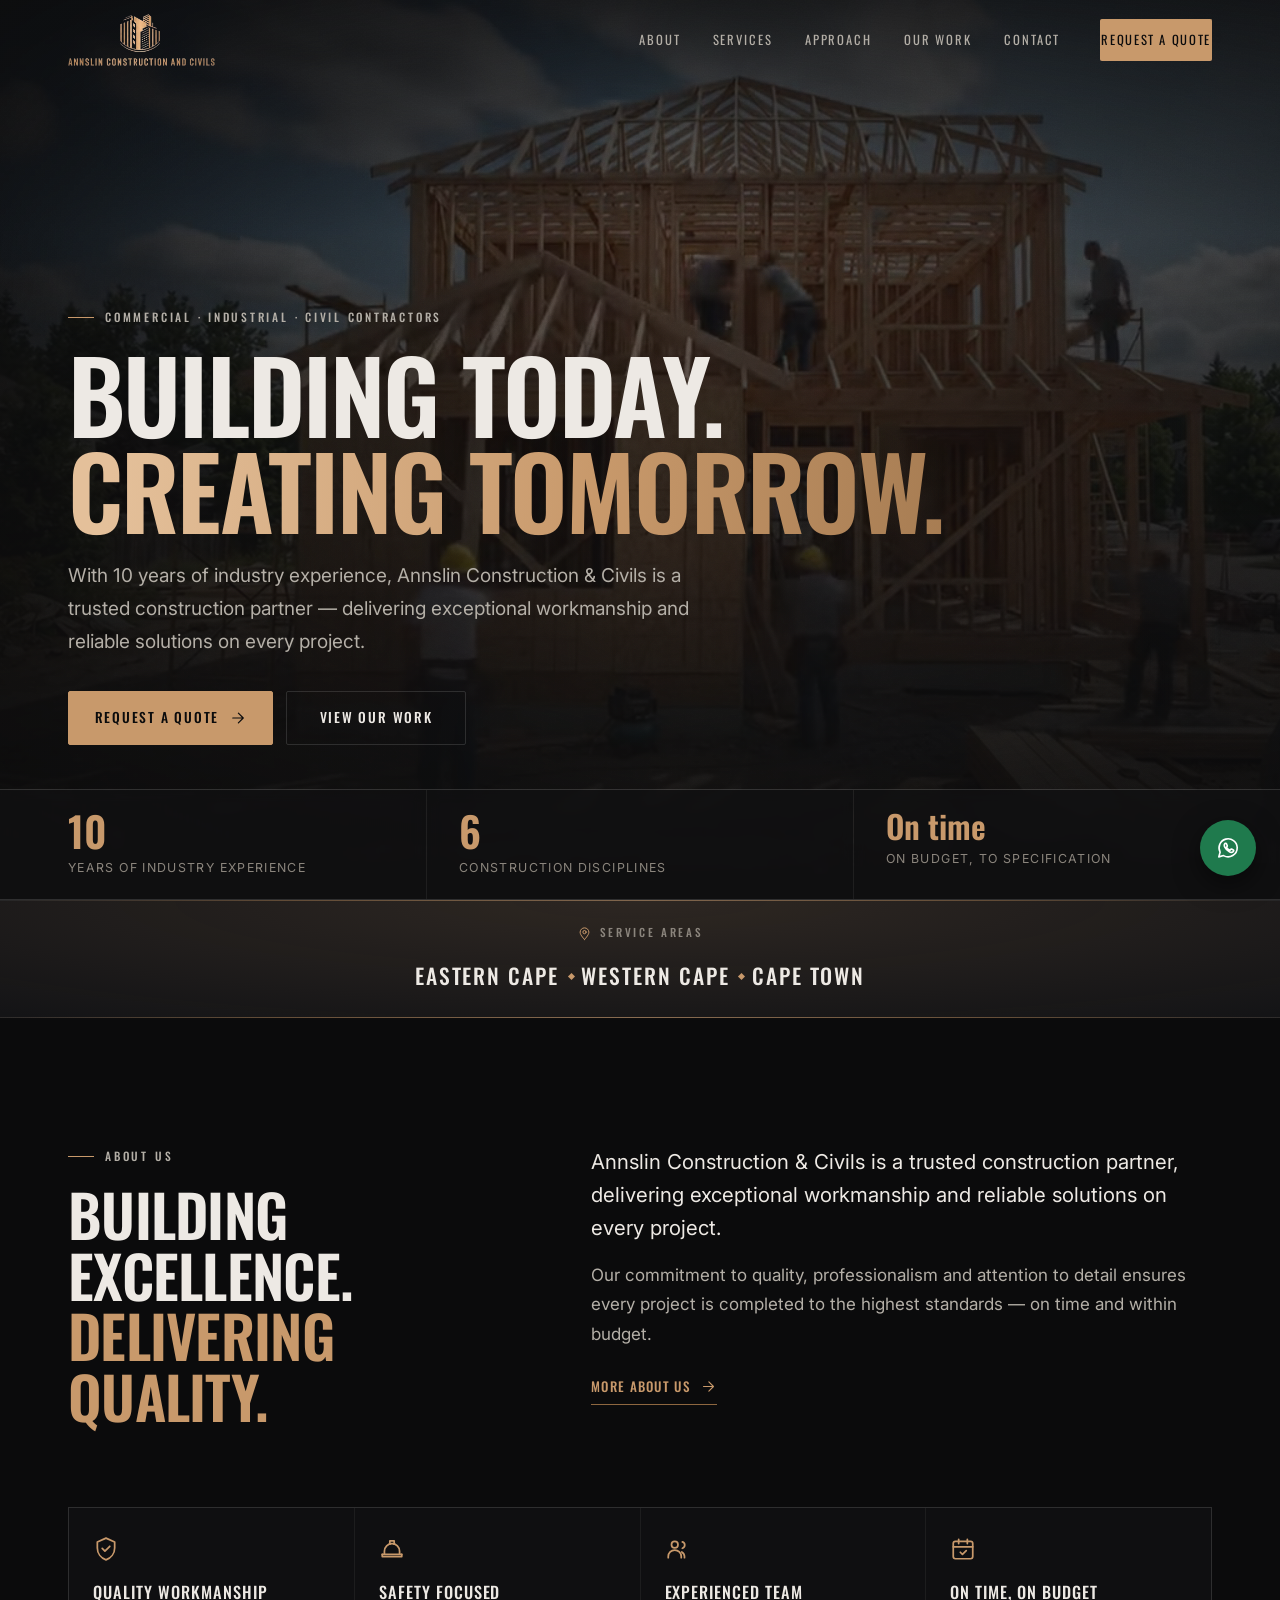
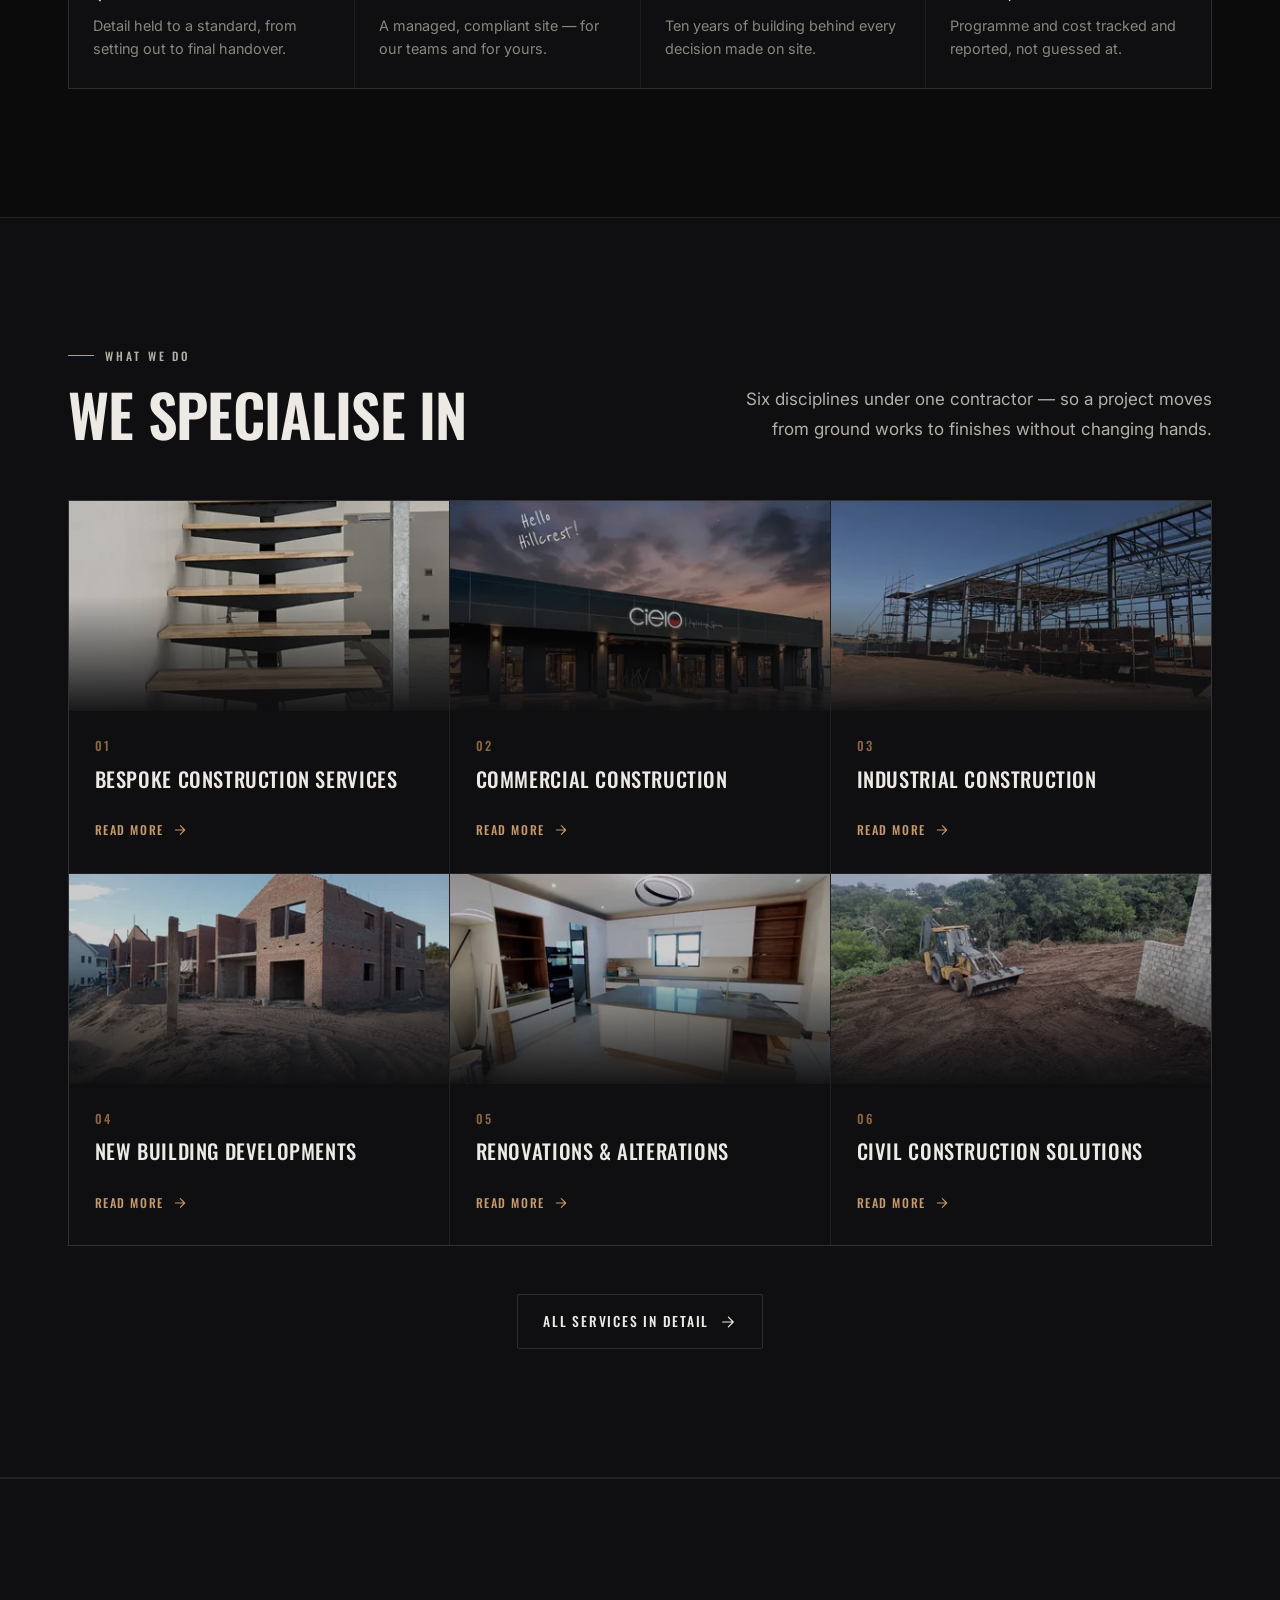
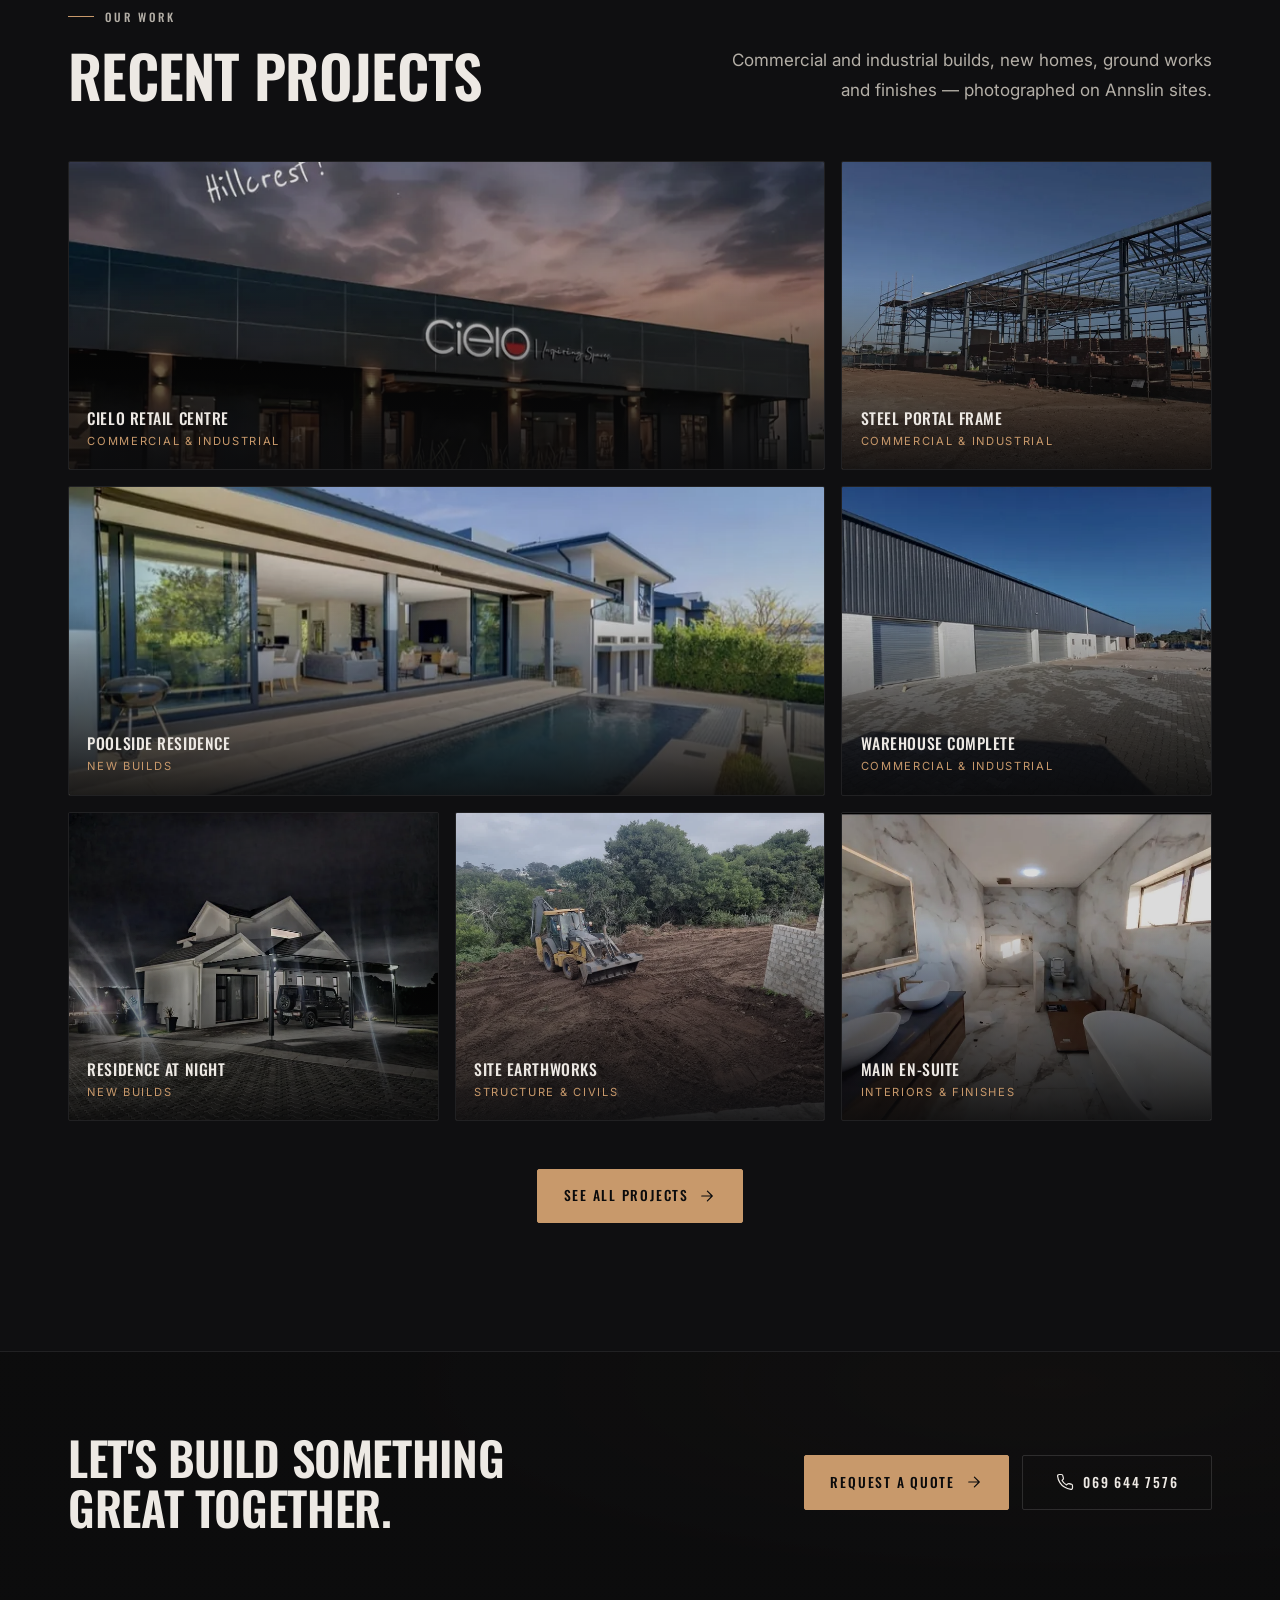
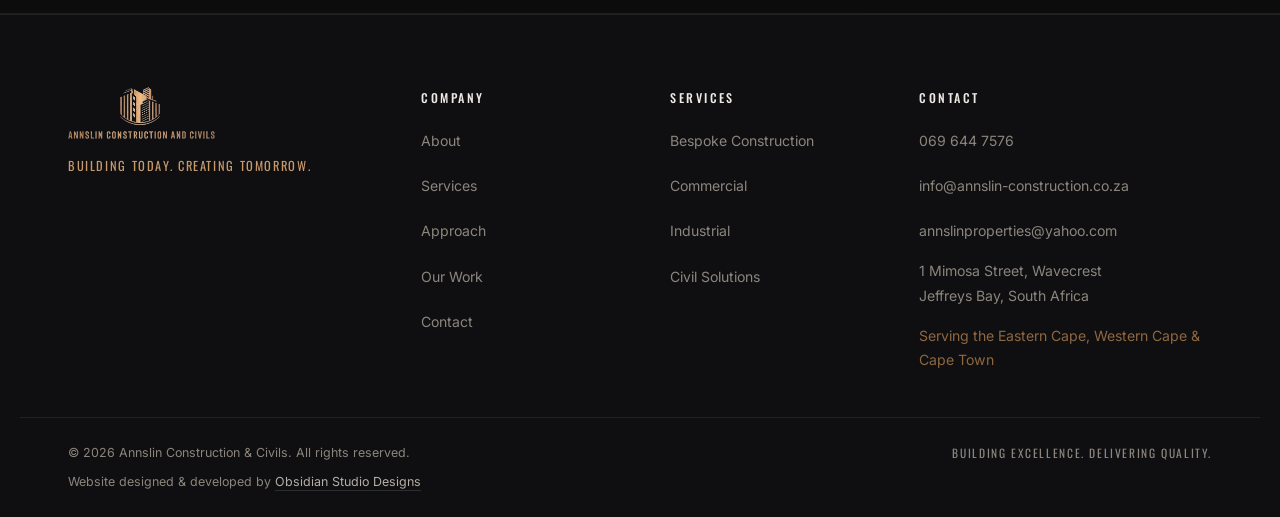
==== commit 8bebb59a: "Add the new Our Work photos - gallery now 41 projects The client added 23 photographs, bringing Our " ====
--- a/index.html
+++ b/index.html
@@ -308,7 +308,7 @@
     <a class="svc__link" href="services.html">
     <picture class="svc__img">
       <source type="image/webp" srcset="assets/img/services/bespoke-400.webp 400w, assets/img/services/bespoke.webp 800w" sizes="(max-width:640px) 92vw, (max-width:900px) 46vw, 31vw">
-      <img src="assets/img/services/bespoke-400.jpg" alt="Floating timber staircase with cantilevered treads." width="800" height="450" loading="lazy" decoding="async">
+      <img src="assets/img/services/bespoke-400.jpg" srcset="assets/img/services/bespoke-400.jpg 400w, assets/img/services/bespoke.jpg 800w" sizes="(max-width:640px) 92vw, (max-width:900px) 46vw, 31vw" alt="A floating timber staircase with cantilevered treads." width="800" height="450" loading="lazy" decoding="async">
     </picture>
       <div class="svc__body"><span class="svc__n">01</span><h3>Bespoke Construction Services</h3>
         <span class="svc__go">Read more<svg viewBox="0 0 24 24" aria-hidden="true"><use href="#i-arrow"/></svg></span>
@@ -319,7 +319,7 @@
     <a class="svc__link" href="services.html">
     <picture class="svc__img">
       <source type="image/webp" srcset="assets/img/services/commercial-400.webp 400w, assets/img/services/commercial.webp 800w" sizes="(max-width:640px) 92vw, (max-width:900px) 46vw, 31vw">
-      <img src="assets/img/services/commercial-400.jpg" alt="A completed retail centre lit at dusk." width="800" height="450" loading="lazy" decoding="async">
+      <img src="assets/img/services/commercial-400.jpg" srcset="assets/img/services/commercial-400.jpg 400w, assets/img/services/commercial.jpg 800w" sizes="(max-width:640px) 92vw, (max-width:900px) 46vw, 31vw" alt="A completed retail centre lit at dusk." width="800" height="450" loading="lazy" decoding="async">
     </picture>
       <div class="svc__body"><span class="svc__n">02</span><h3>Commercial Construction</h3>
         <span class="svc__go">Read more<svg viewBox="0 0 24 24" aria-hidden="true"><use href="#i-arrow"/></svg></span>
@@ -330,7 +330,7 @@
     <a class="svc__link" href="services.html">
     <picture class="svc__img">
       <source type="image/webp" srcset="assets/img/services/industrial-400.webp 400w, assets/img/services/industrial.webp 800w" sizes="(max-width:640px) 92vw, (max-width:900px) 46vw, 31vw">
-      <img src="assets/img/services/industrial-400.jpg" alt="A large new industrial-scale building with full-height glazing." width="800" height="450" loading="lazy" decoding="async">
+      <img src="assets/img/services/industrial-400.jpg" srcset="assets/img/services/industrial-400.jpg 400w, assets/img/services/industrial.jpg 800w" sizes="(max-width:640px) 92vw, (max-width:900px) 46vw, 31vw" alt="An erected steel portal frame for a large industrial building." width="800" height="450" loading="lazy" decoding="async">
     </picture>
       <div class="svc__body"><span class="svc__n">03</span><h3>Industrial Construction</h3>
         <span class="svc__go">Read more<svg viewBox="0 0 24 24" aria-hidden="true"><use href="#i-arrow"/></svg></span>
@@ -341,7 +341,7 @@
     <a class="svc__link" href="services.html">
     <picture class="svc__img">
       <source type="image/webp" srcset="assets/img/services/developments-400.webp 400w, assets/img/services/developments.webp 800w" sizes="(max-width:640px) 92vw, (max-width:900px) 46vw, 31vw">
-      <img src="assets/img/services/developments-400.jpg" alt="A bricklaying team building walls on a new residential development." width="800" height="450" loading="lazy" decoding="async">
+      <img src="assets/img/services/developments-400.jpg" srcset="assets/img/services/developments-400.jpg 400w, assets/img/services/developments.jpg 800w" sizes="(max-width:640px) 92vw, (max-width:900px) 46vw, 31vw" alt="Brickwork rising on a multi-unit residential development." width="800" height="450" loading="lazy" decoding="async">
     </picture>
       <div class="svc__body"><span class="svc__n">04</span><h3>New Building Developments</h3>
         <span class="svc__go">Read more<svg viewBox="0 0 24 24" aria-hidden="true"><use href="#i-arrow"/></svg></span>
@@ -352,7 +352,7 @@
     <a class="svc__link" href="services.html">
     <picture class="svc__img">
       <source type="image/webp" srcset="assets/img/services/renovations-400.webp 400w, assets/img/services/renovations.webp 800w" sizes="(max-width:640px) 92vw, (max-width:900px) 46vw, 31vw">
-      <img src="assets/img/services/renovations-400.jpg" alt="A refitted kitchen with a stone-topped island." width="800" height="450" loading="lazy" decoding="async">
+      <img src="assets/img/services/renovations-400.jpg" srcset="assets/img/services/renovations-400.jpg 400w, assets/img/services/renovations.jpg 800w" sizes="(max-width:640px) 92vw, (max-width:900px) 46vw, 31vw" alt="A refitted kitchen with a stone-topped island." width="800" height="450" loading="lazy" decoding="async">
     </picture>
       <div class="svc__body"><span class="svc__n">05</span><h3>Renovations &amp; Alterations</h3>
         <span class="svc__go">Read more<svg viewBox="0 0 24 24" aria-hidden="true"><use href="#i-arrow"/></svg></span>
@@ -363,7 +363,7 @@
     <a class="svc__link" href="services.html">
     <picture class="svc__img">
       <source type="image/webp" srcset="assets/img/services/civils-400.webp 400w, assets/img/services/civils.webp 800w" sizes="(max-width:640px) 92vw, (max-width:900px) 46vw, 31vw">
-      <img src="assets/img/services/civils-400.jpg" alt="A backhoe loader levelling a site before foundations." width="800" height="450" loading="lazy" decoding="async">
+      <img src="assets/img/services/civils-400.jpg" srcset="assets/img/services/civils-400.jpg 400w, assets/img/services/civils.jpg 800w" sizes="(max-width:640px) 92vw, (max-width:900px) 46vw, 31vw" alt="A backhoe loader levelling a site before foundations." width="800" height="450" loading="lazy" decoding="async">
     </picture>
       <div class="svc__body"><span class="svc__n">06</span><h3>Civil Construction Solutions</h3>
         <span class="svc__go">Read more<svg viewBox="0 0 24 24" aria-hidden="true"><use href="#i-arrow"/></svg></span>
@@ -397,22 +397,40 @@
     <span class="tile__cap"><strong>Cielo retail centre</strong><em>Commercial &amp; industrial</em></span>
     </a>
   </li>
+  <li class="tile tile--wide" data-cat="newbuild">
+    <a class="tile__btn" href="work.html">
+    <picture>
+      <source type="image/webp" srcset="assets/img/work/pool-residence-800.webp 800w, assets/img/work/pool-residence.webp 1080w" sizes="(max-width:640px) 92vw, (max-width:1024px) 46vw, 62vw">
+      <img src="assets/img/work/pool-residence-800.jpg" alt="A modern home with stacking doors open onto a pool terrace." width="1080" height="715" loading="lazy" decoding="async">
+    </picture>
+    <span class="tile__cap"><strong>Poolside residence</strong><em>New builds</em></span>
+    </a>
+  </li>
   <li class="tile" data-cat="commercial">
     <a class="tile__btn" href="work.html">
     <picture>
-      <source type="image/webp" srcset="assets/img/work/incanda-showroom-800.webp 800w, assets/img/work/incanda-showroom.webp 1080w" sizes="(max-width:640px) 92vw, (max-width:1024px) 46vw, 31vw">
-      <img src="assets/img/work/incanda-showroom-800.jpg" alt="A glazed furniture showroom lit from within at dusk." width="1080" height="1007" loading="lazy" decoding="async">
-    </picture>
-    <span class="tile__cap"><strong>Incanda showroom, George</strong><em>Commercial &amp; industrial</em></span>
-    </a>
-  </li>
-  <li class="tile tile--wide" data-cat="newbuild">
-    <a class="tile__btn" href="work.html">
-    <picture>
-      <source type="image/webp" srcset="assets/img/work/home-complete-800.webp 800w, assets/img/work/home-complete.webp 1600w" sizes="(max-width:640px) 92vw, (max-width:1024px) 46vw, 62vw">
-      <img src="assets/img/work/home-complete-800.jpg" alt="A completed modern home with a terracotta tiled roof and finished driveway." width="1600" height="800" loading="lazy" decoding="async">
-    </picture>
-    <span class="tile__cap"><strong>Completed residence</strong><em>New builds</em></span>
+      <source type="image/webp" srcset="assets/img/work/steel-portal-frame-800.webp 800w, assets/img/work/steel-portal-frame.webp 1600w" sizes="(max-width:640px) 92vw, (max-width:1024px) 46vw, 31vw">
+      <img src="assets/img/work/steel-portal-frame-800.jpg" alt="An erected steel portal frame for a large industrial building." width="1600" height="1200" loading="lazy" decoding="async">
+    </picture>
+    <span class="tile__cap"><strong>Steel portal frame</strong><em>Commercial &amp; industrial</em></span>
+    </a>
+  </li>
+  <li class="tile" data-cat="commercial">
+    <a class="tile__btn" href="work.html">
+    <picture>
+      <source type="image/webp" srcset="assets/img/work/warehouse-complete-800.webp 800w, assets/img/work/warehouse-complete.webp 1280w" sizes="(max-width:640px) 92vw, (max-width:1024px) 46vw, 31vw">
+      <img src="assets/img/work/warehouse-complete-800.jpg" alt="A completed clad warehouse with a row of roller shutter doors and a paved yard." width="1280" height="720" loading="lazy" decoding="async">
+    </picture>
+    <span class="tile__cap"><strong>Warehouse complete</strong><em>Commercial &amp; industrial</em></span>
+    </a>
+  </li>
+  <li class="tile" data-cat="newbuild">
+    <a class="tile__btn" href="work.html">
+    <picture>
+      <source type="image/webp" srcset="assets/img/work/residence-night-800.webp 800w, assets/img/work/residence-night.webp 1600w" sizes="(max-width:640px) 92vw, (max-width:1024px) 46vw, 31vw">
+      <img src="assets/img/work/residence-night-800.jpg" alt="A completed home lit by external lighting at night." width="1600" height="1200" loading="lazy" decoding="async">
+    </picture>
+    <span class="tile__cap"><strong>Residence at night</strong><em>New builds</em></span>
     </a>
   </li>
   <li class="tile" data-cat="civils">
@@ -422,15 +440,6 @@
       <img src="assets/img/work/site-earthworks-800.jpg" alt="A backhoe loader levelling a cleared site next to a new retaining wall." width="1600" height="1200" loading="lazy" decoding="async">
     </picture>
     <span class="tile__cap"><strong>Site earthworks</strong><em>Structure &amp; civils</em></span>
-    </a>
-  </li>
-  <li class="tile" data-cat="newbuild">
-    <a class="tile__btn" href="work.html">
-    <picture>
-      <source type="image/webp" srcset="assets/img/work/roof-structure-800.webp 800w, assets/img/work/roof-structure.webp 1600w" sizes="(max-width:640px) 92vw, (max-width:1024px) 46vw, 31vw">
-      <img src="assets/img/work/roof-structure-800.jpg" alt="A timber roof structure set out over new face brick walls." width="1600" height="1200" loading="lazy" decoding="async">
-    </picture>
-    <span class="tile__cap"><strong>Timber roof structure</strong><em>New builds</em></span>
     </a>
   </li>
   <li class="tile" data-cat="interiors">
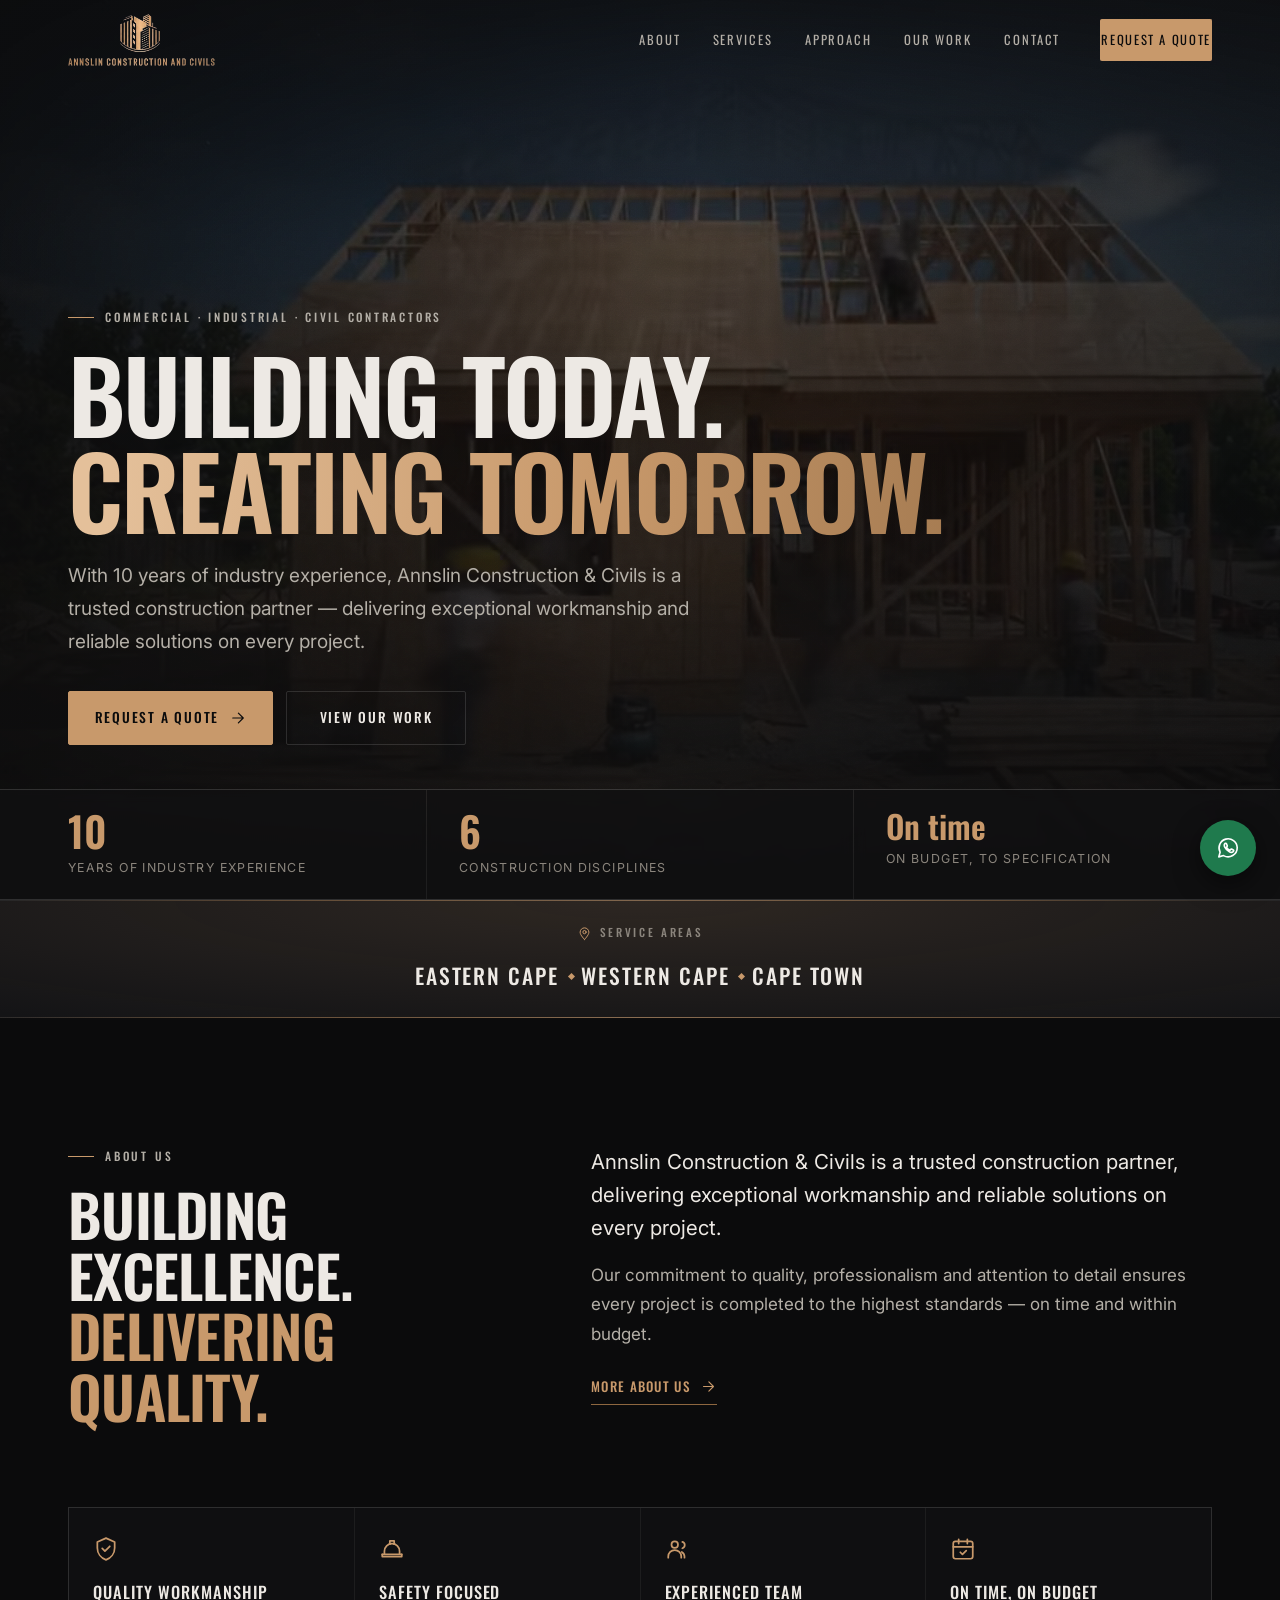
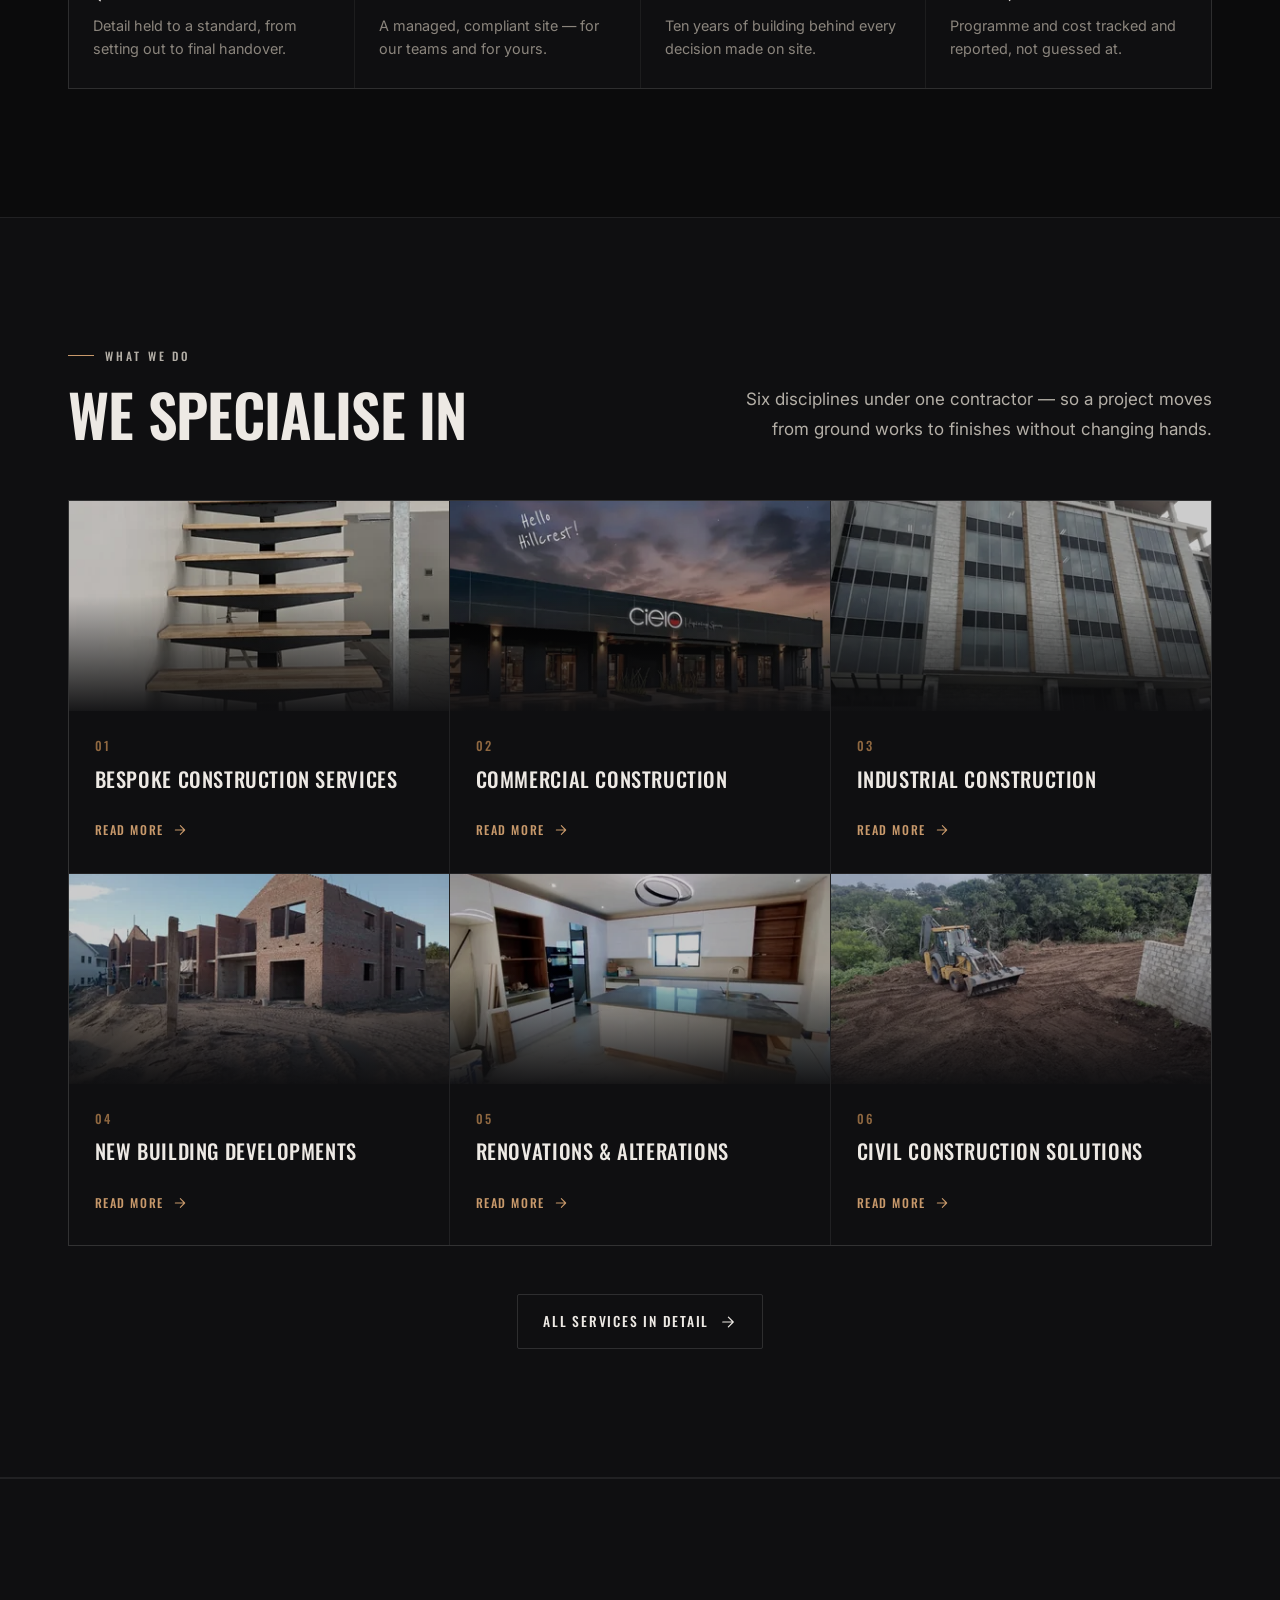
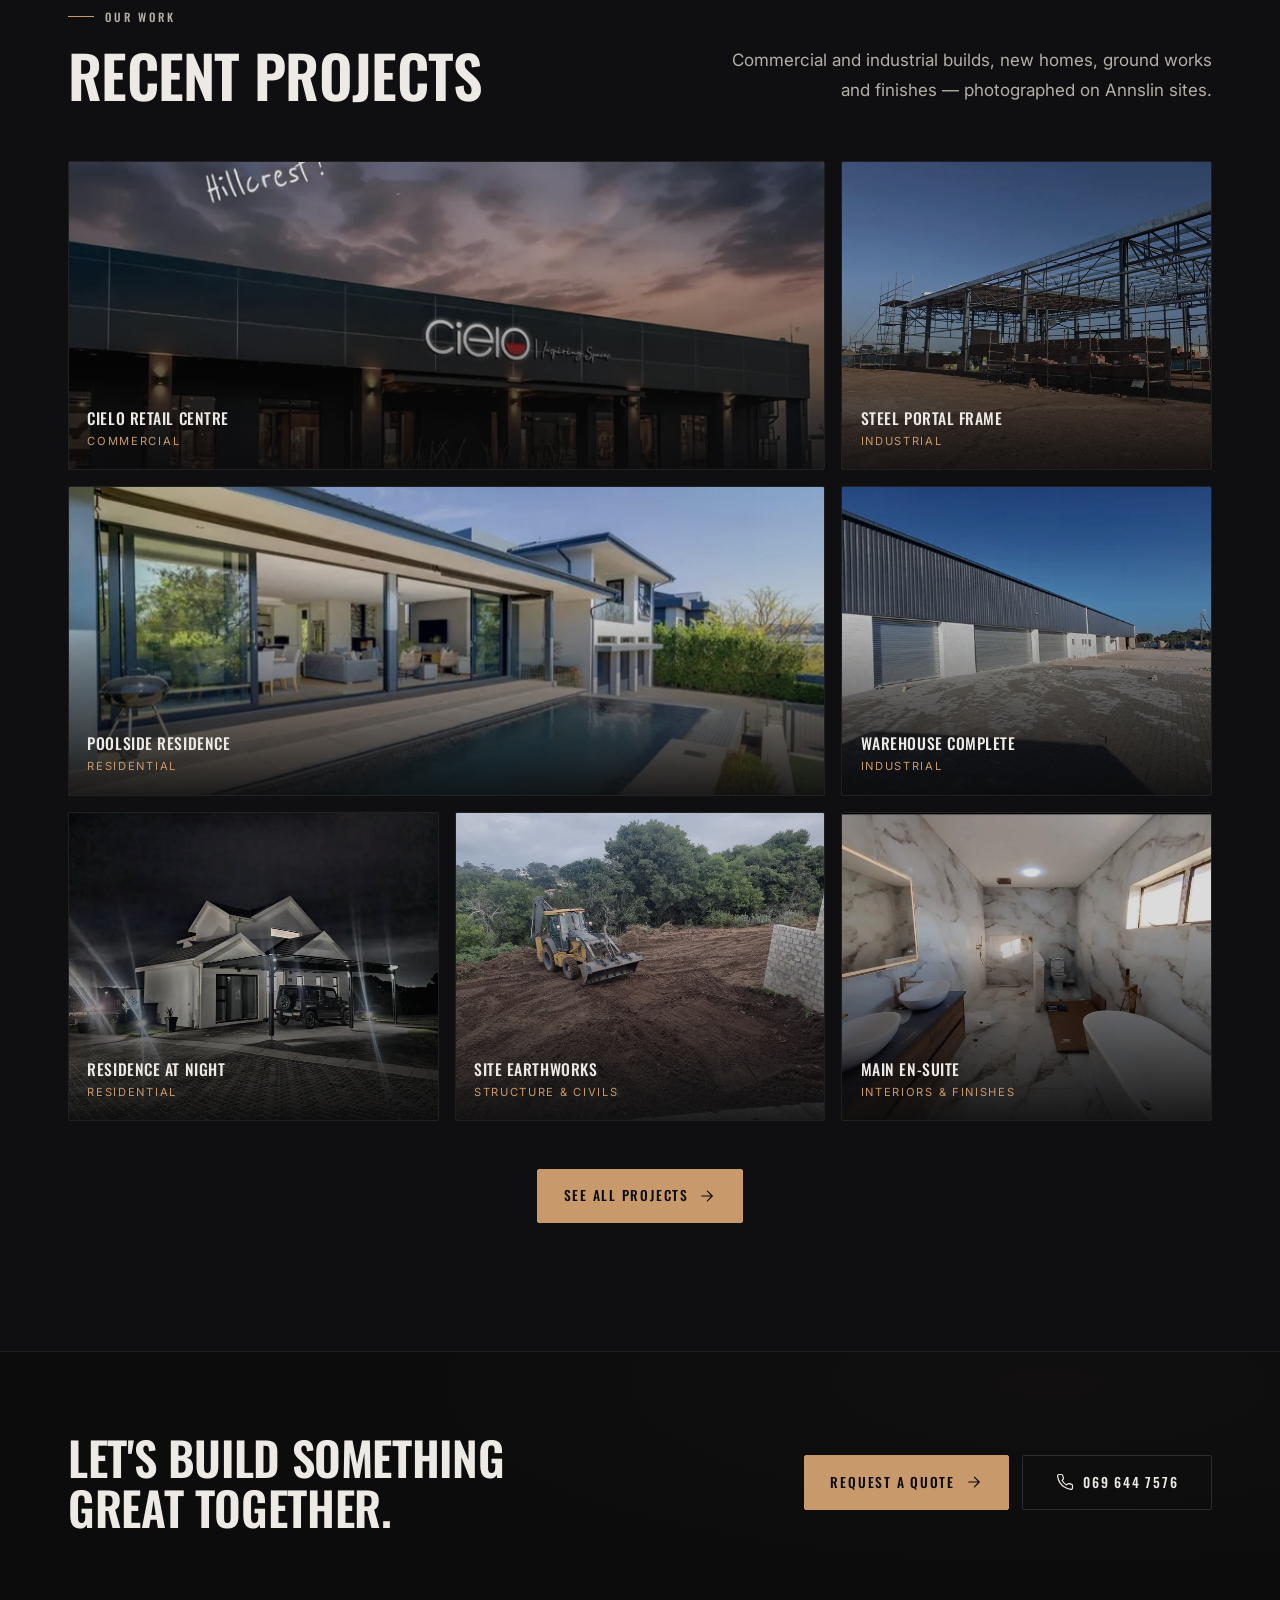
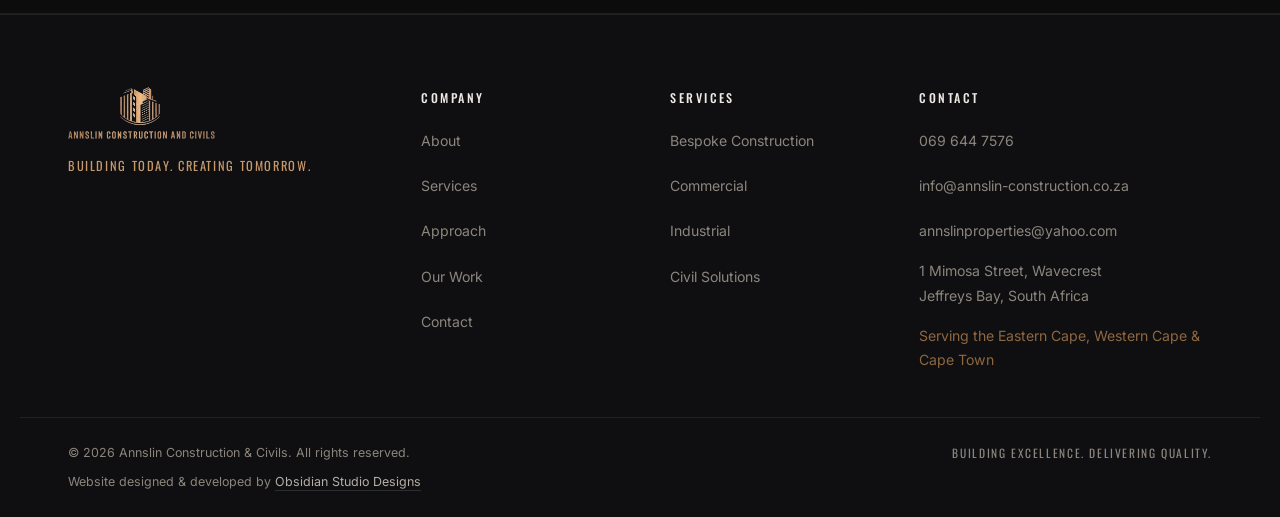
==== commit c84053ff: "Add the sector subfolders - 59 projects, filters split by sector The client filed 41 new photographs" ====
--- a/index.html
+++ b/index.html
@@ -330,7 +330,7 @@
     <a class="svc__link" href="services.html">
     <picture class="svc__img">
       <source type="image/webp" srcset="assets/img/services/industrial-400.webp 400w, assets/img/services/industrial.webp 800w" sizes="(max-width:640px) 92vw, (max-width:900px) 46vw, 31vw">
-      <img src="assets/img/services/industrial-400.jpg" srcset="assets/img/services/industrial-400.jpg 400w, assets/img/services/industrial.jpg 800w" sizes="(max-width:640px) 92vw, (max-width:900px) 46vw, 31vw" alt="An erected steel portal frame for a large industrial building." width="800" height="450" loading="lazy" decoding="async">
+      <img src="assets/img/services/industrial-400.jpg" srcset="assets/img/services/industrial-400.jpg 400w, assets/img/services/industrial.jpg 800w" sizes="(max-width:640px) 92vw, (max-width:900px) 46vw, 31vw" alt="A multi-storey office block with glazed curtain walling and stone cladding." width="800" height="450" loading="lazy" decoding="async">
     </picture>
       <div class="svc__body"><span class="svc__n">03</span><h3>Industrial Construction</h3>
         <span class="svc__go">Read more<svg viewBox="0 0 24 24" aria-hidden="true"><use href="#i-arrow"/></svg></span>
@@ -394,43 +394,43 @@
       <source type="image/webp" srcset="assets/img/work/cielo-centre-800.webp 800w, assets/img/work/cielo-centre.webp 1600w" sizes="(max-width:640px) 92vw, (max-width:1024px) 46vw, 62vw">
       <img src="assets/img/work/cielo-centre-800.jpg" alt="A completed retail centre lit up at dusk with its signage on." width="1600" height="1155" loading="lazy" decoding="async">
     </picture>
-    <span class="tile__cap"><strong>Cielo retail centre</strong><em>Commercial &amp; industrial</em></span>
-    </a>
-  </li>
-  <li class="tile tile--wide" data-cat="newbuild">
+    <span class="tile__cap"><strong>Cielo retail centre</strong><em>Commercial</em></span>
+    </a>
+  </li>
+  <li class="tile tile--wide" data-cat="residential">
     <a class="tile__btn" href="work.html">
     <picture>
       <source type="image/webp" srcset="assets/img/work/pool-residence-800.webp 800w, assets/img/work/pool-residence.webp 1080w" sizes="(max-width:640px) 92vw, (max-width:1024px) 46vw, 62vw">
       <img src="assets/img/work/pool-residence-800.jpg" alt="A modern home with stacking doors open onto a pool terrace." width="1080" height="715" loading="lazy" decoding="async">
     </picture>
-    <span class="tile__cap"><strong>Poolside residence</strong><em>New builds</em></span>
-    </a>
-  </li>
-  <li class="tile" data-cat="commercial">
+    <span class="tile__cap"><strong>Poolside residence</strong><em>Residential</em></span>
+    </a>
+  </li>
+  <li class="tile" data-cat="industrial">
     <a class="tile__btn" href="work.html">
     <picture>
       <source type="image/webp" srcset="assets/img/work/steel-portal-frame-800.webp 800w, assets/img/work/steel-portal-frame.webp 1600w" sizes="(max-width:640px) 92vw, (max-width:1024px) 46vw, 31vw">
       <img src="assets/img/work/steel-portal-frame-800.jpg" alt="An erected steel portal frame for a large industrial building." width="1600" height="1200" loading="lazy" decoding="async">
     </picture>
-    <span class="tile__cap"><strong>Steel portal frame</strong><em>Commercial &amp; industrial</em></span>
-    </a>
-  </li>
-  <li class="tile" data-cat="commercial">
+    <span class="tile__cap"><strong>Steel portal frame</strong><em>Industrial</em></span>
+    </a>
+  </li>
+  <li class="tile" data-cat="industrial">
     <a class="tile__btn" href="work.html">
     <picture>
       <source type="image/webp" srcset="assets/img/work/warehouse-complete-800.webp 800w, assets/img/work/warehouse-complete.webp 1280w" sizes="(max-width:640px) 92vw, (max-width:1024px) 46vw, 31vw">
       <img src="assets/img/work/warehouse-complete-800.jpg" alt="A completed clad warehouse with a row of roller shutter doors and a paved yard." width="1280" height="720" loading="lazy" decoding="async">
     </picture>
-    <span class="tile__cap"><strong>Warehouse complete</strong><em>Commercial &amp; industrial</em></span>
-    </a>
-  </li>
-  <li class="tile" data-cat="newbuild">
+    <span class="tile__cap"><strong>Warehouse complete</strong><em>Industrial</em></span>
+    </a>
+  </li>
+  <li class="tile" data-cat="residential">
     <a class="tile__btn" href="work.html">
     <picture>
       <source type="image/webp" srcset="assets/img/work/residence-night-800.webp 800w, assets/img/work/residence-night.webp 1600w" sizes="(max-width:640px) 92vw, (max-width:1024px) 46vw, 31vw">
       <img src="assets/img/work/residence-night-800.jpg" alt="A completed home lit by external lighting at night." width="1600" height="1200" loading="lazy" decoding="async">
     </picture>
-    <span class="tile__cap"><strong>Residence at night</strong><em>New builds</em></span>
+    <span class="tile__cap"><strong>Residence at night</strong><em>Residential</em></span>
     </a>
   </li>
   <li class="tile" data-cat="civils">
